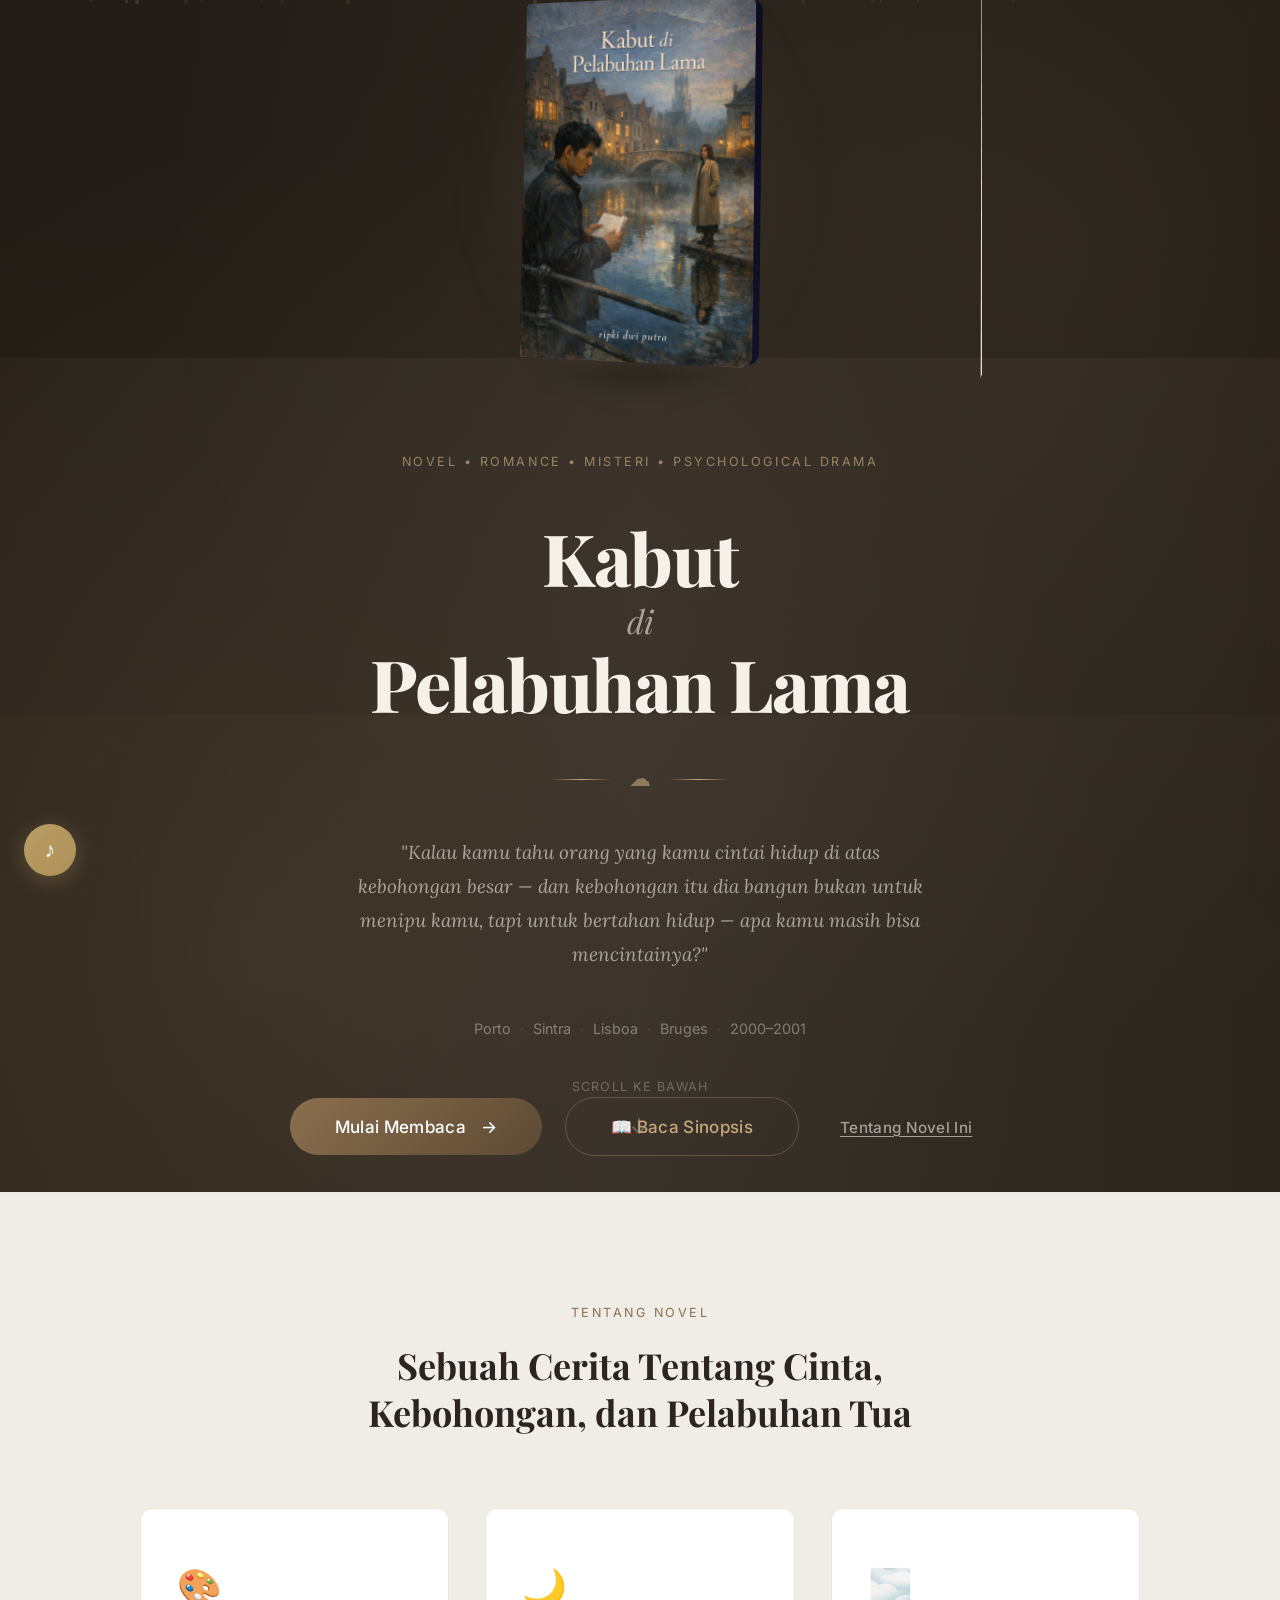
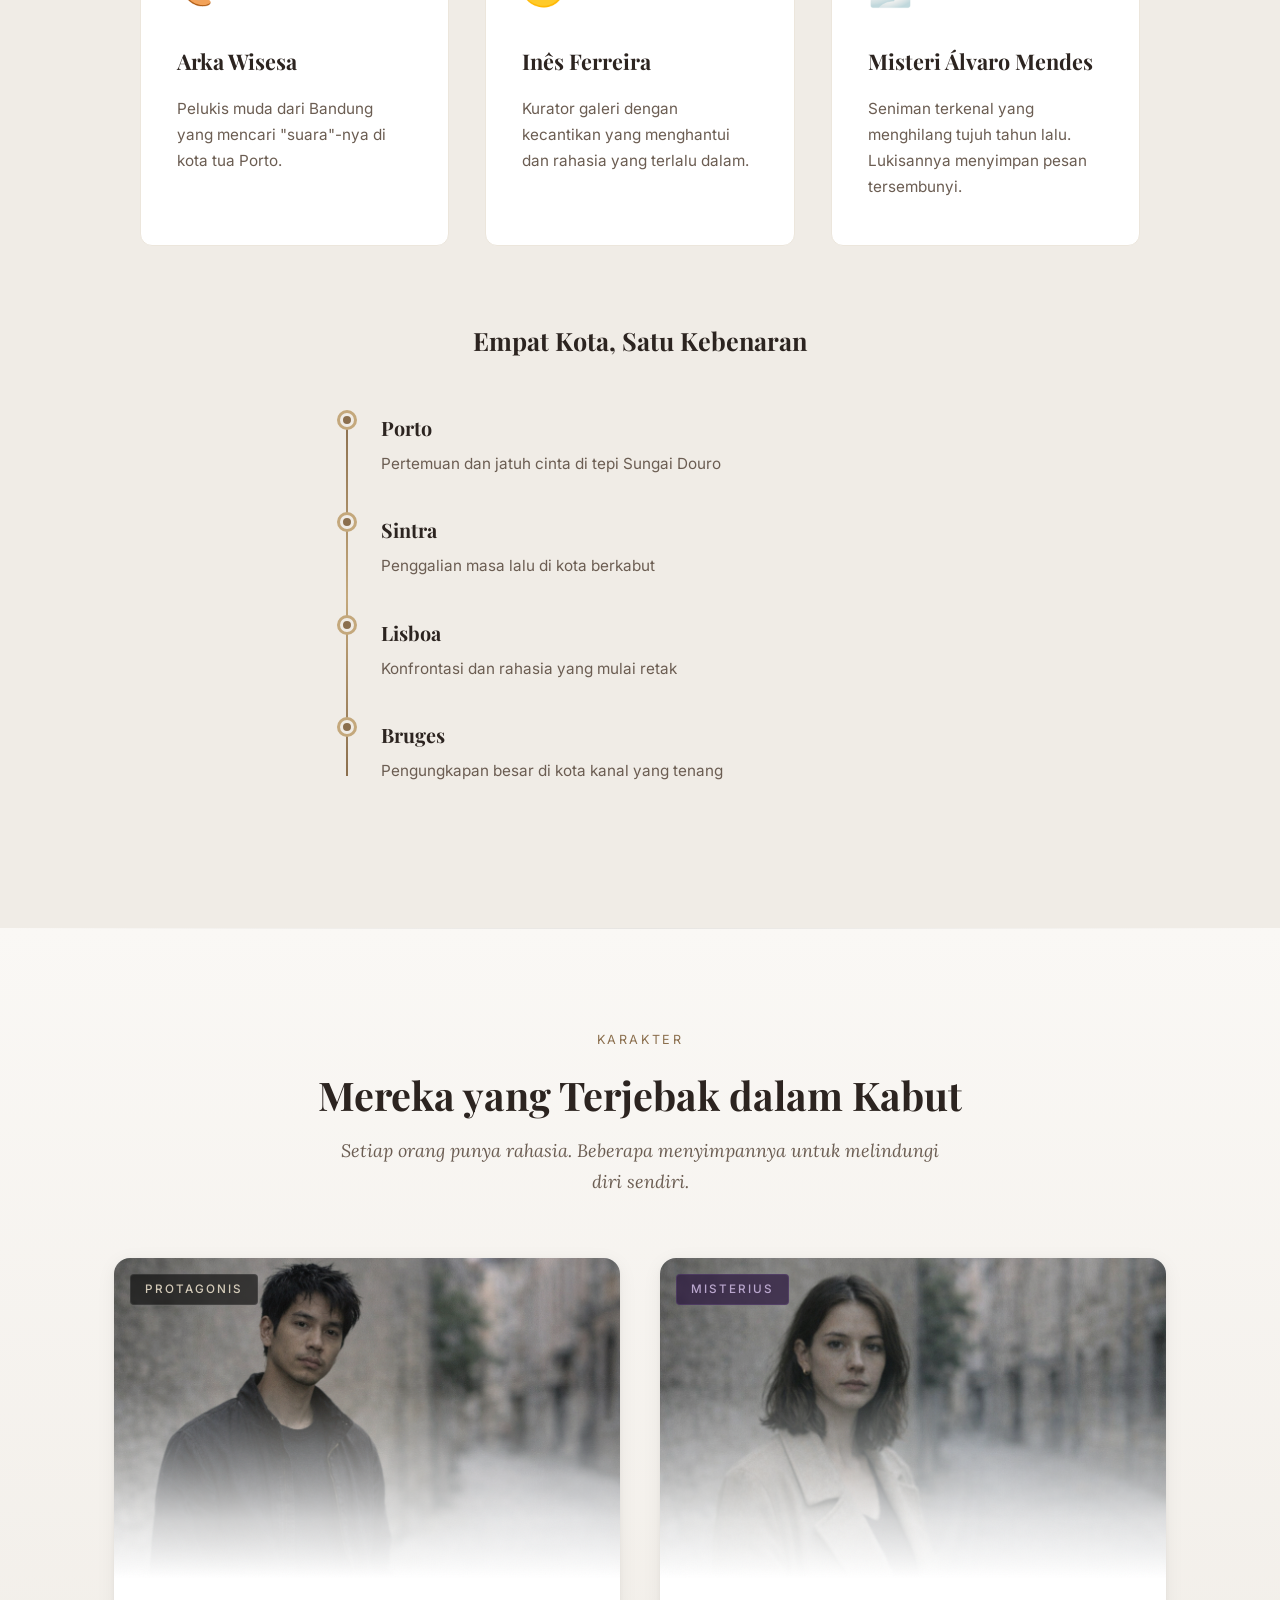
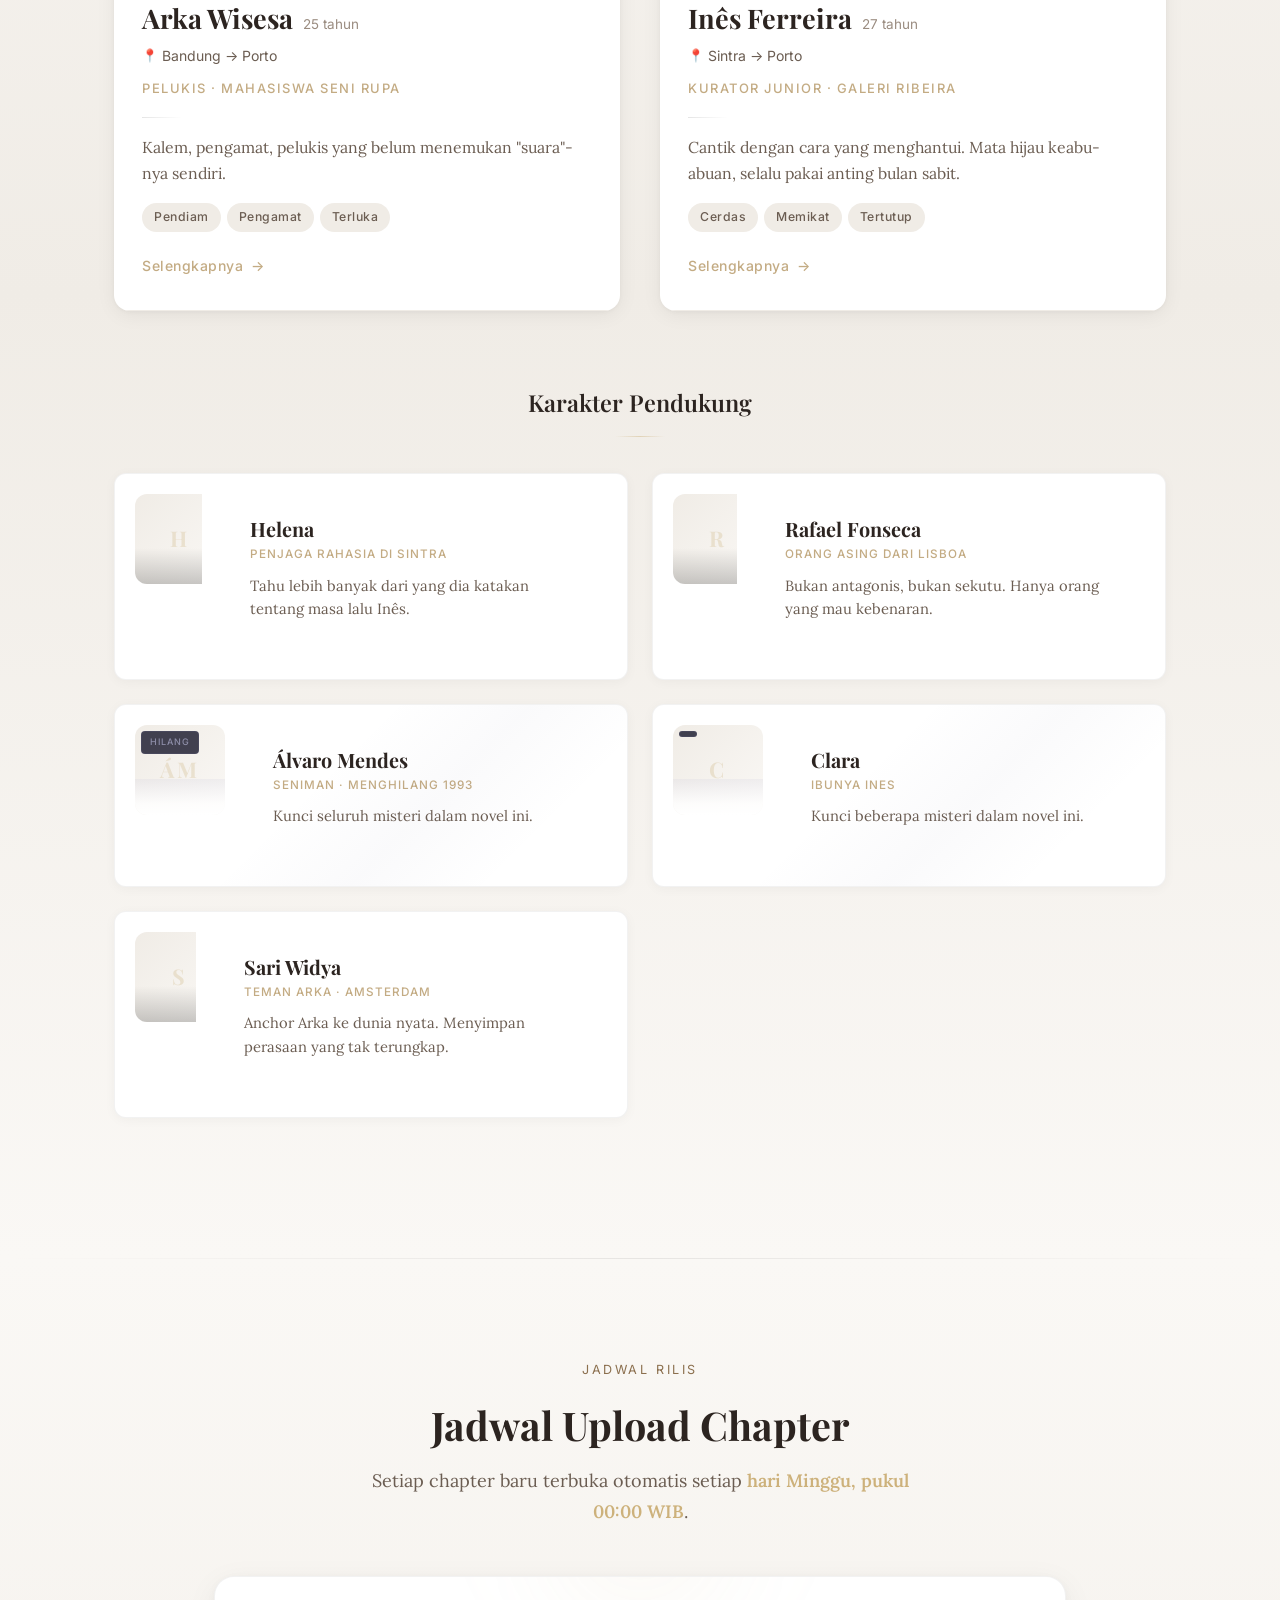
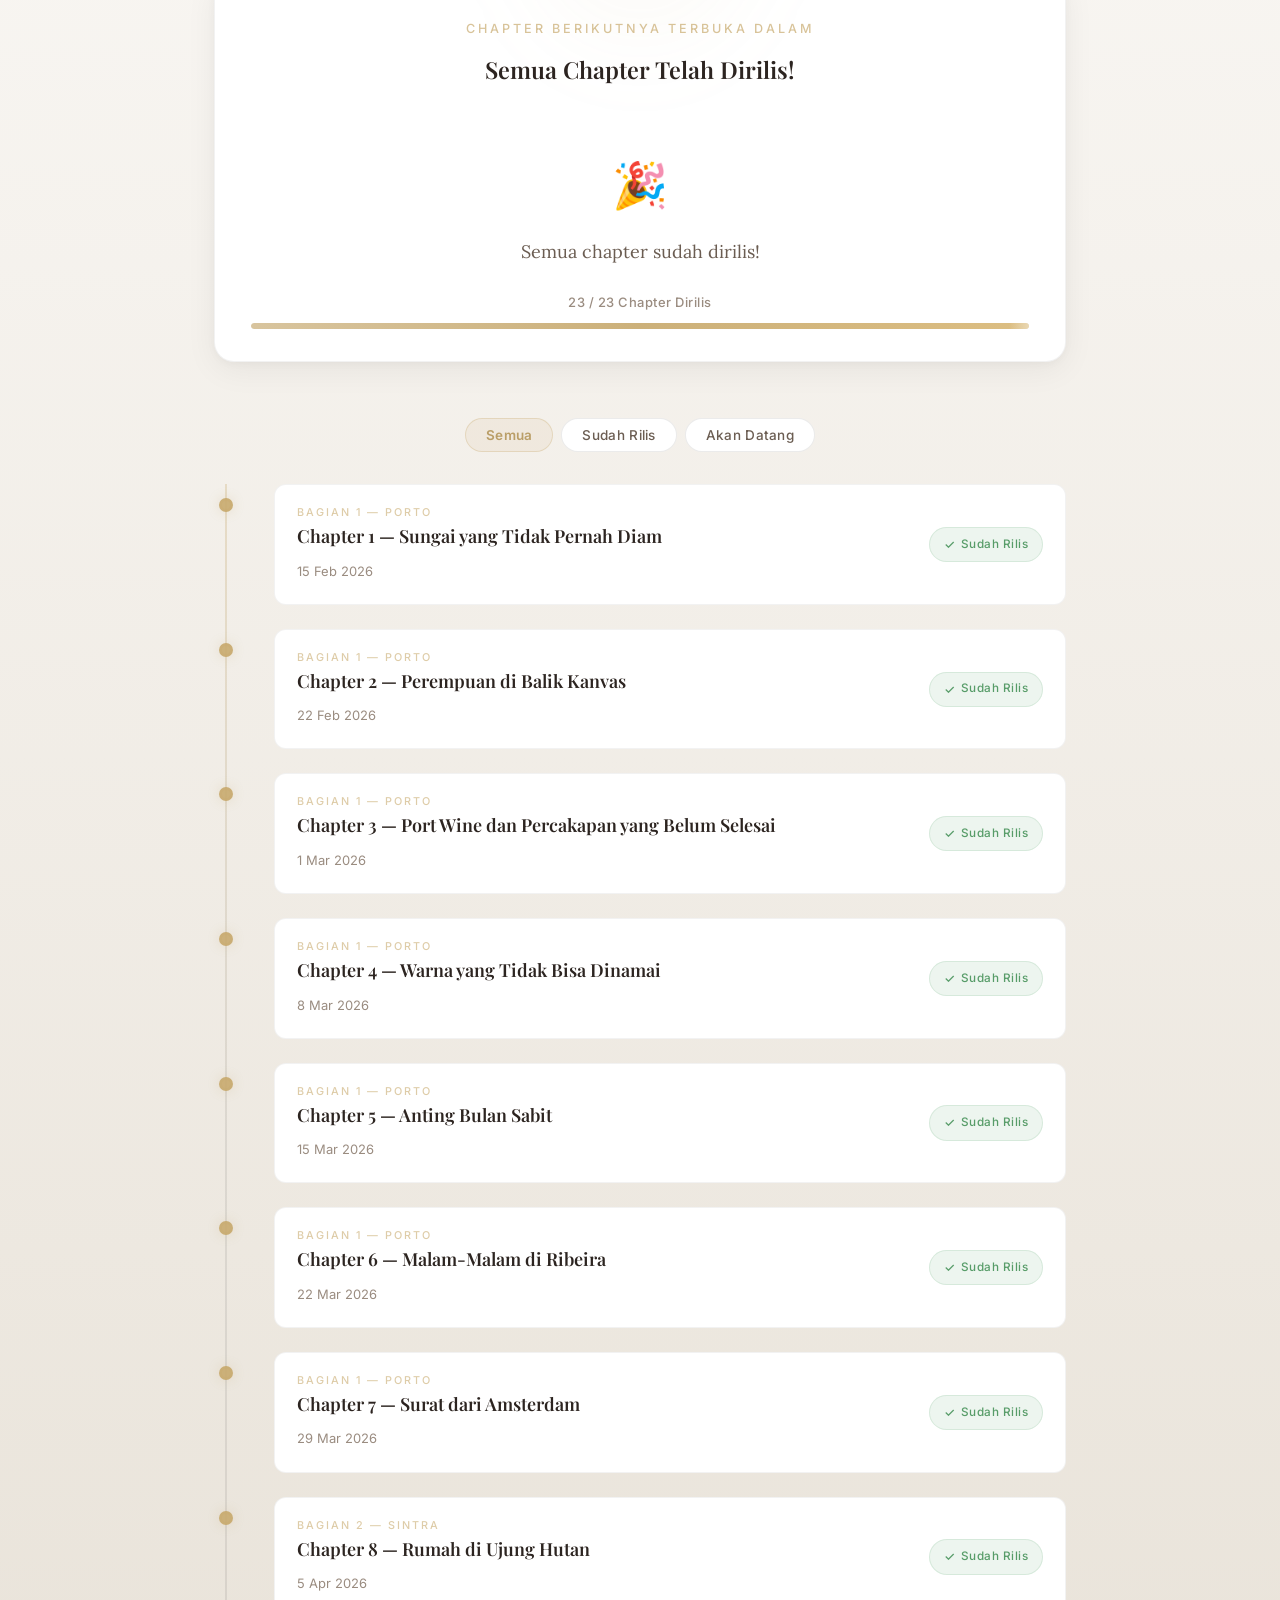
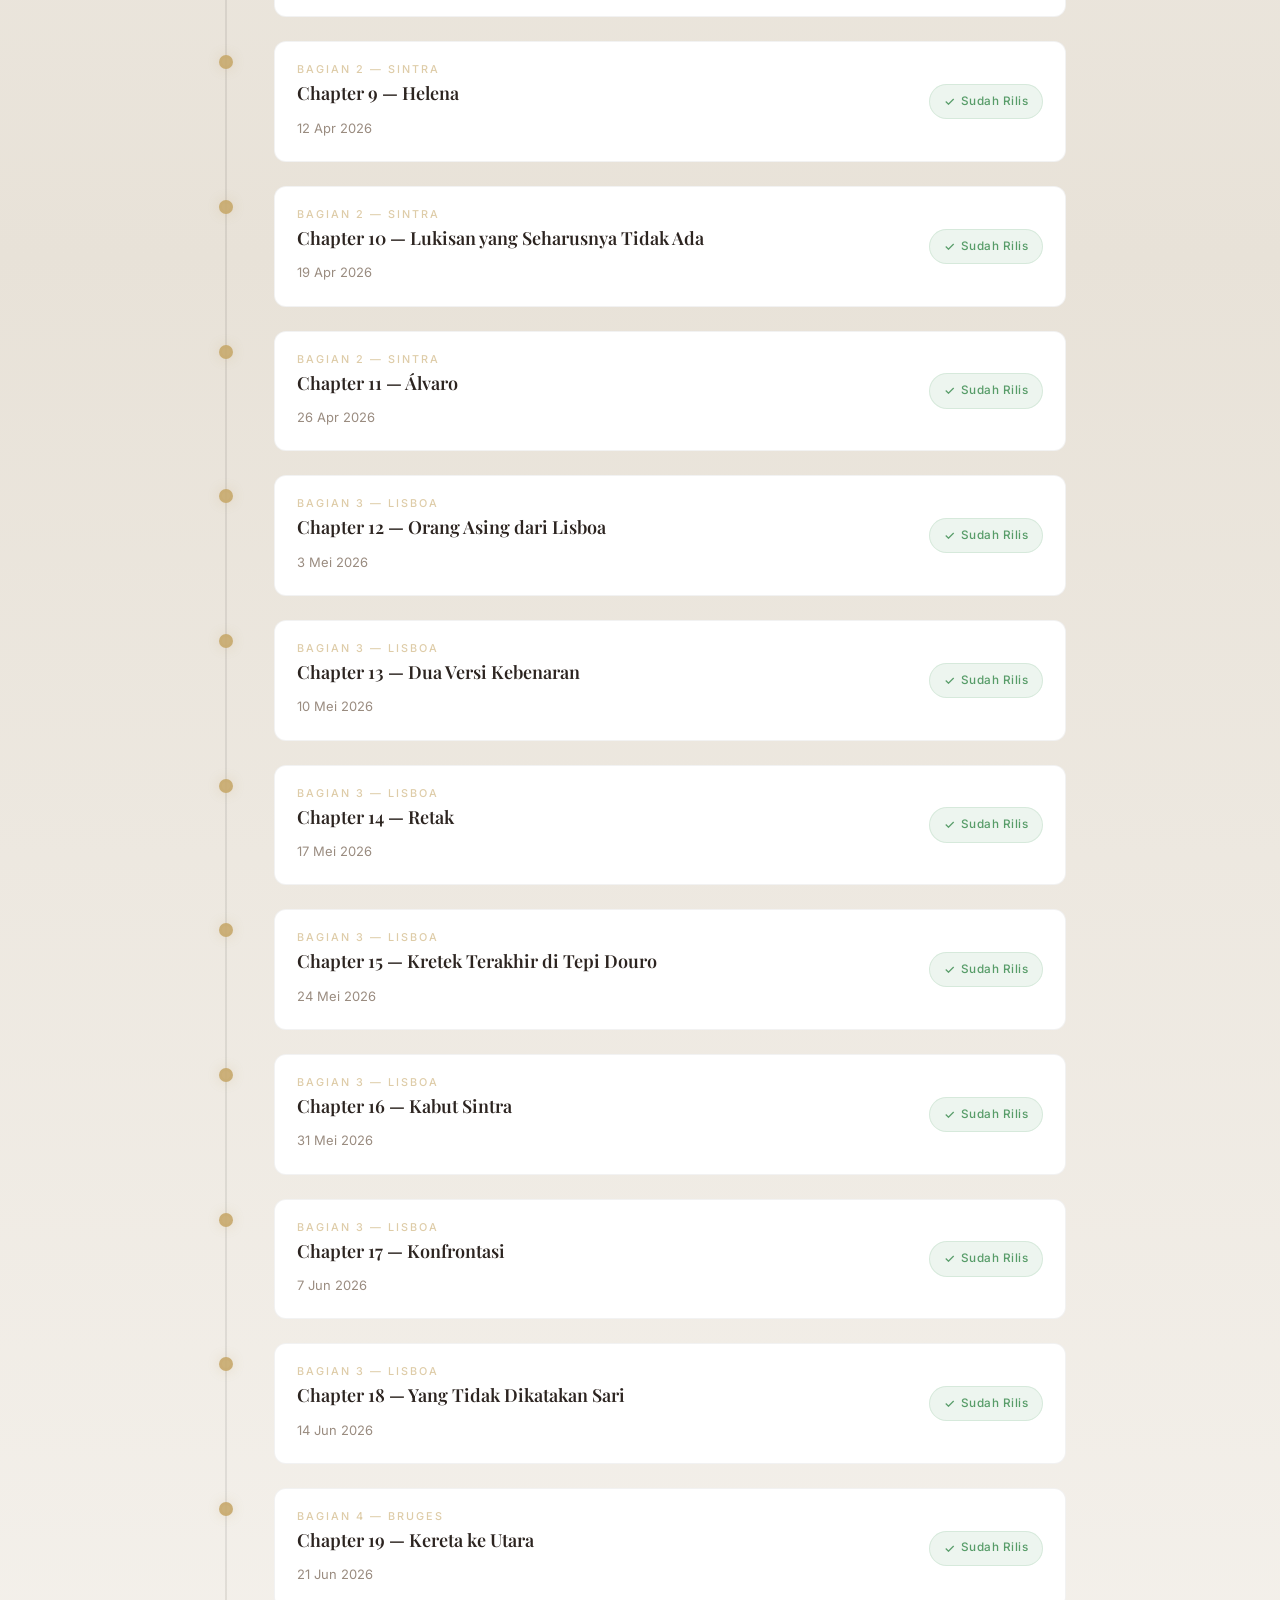
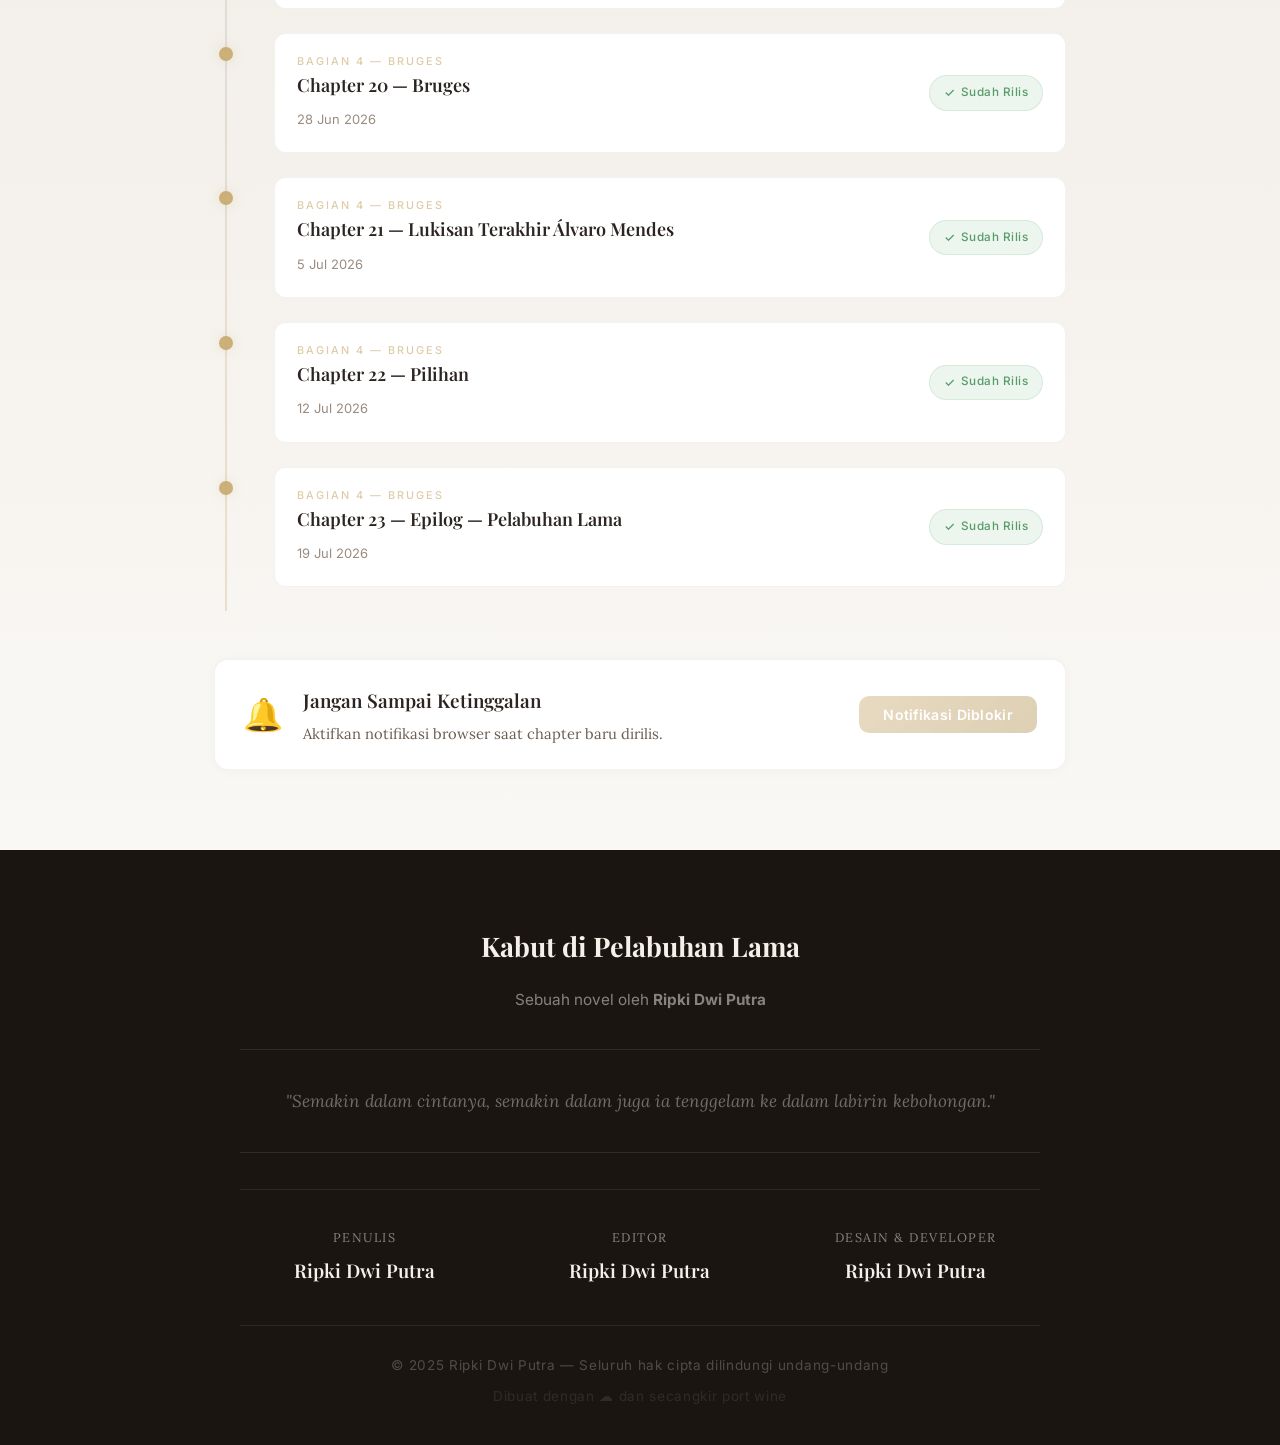
==== index.html @ 8ff57c13 "Add Zen Mode button to index.html" ====
<!DOCTYPE html>
<html lang="id">
<head>
    <meta charset="UTF-8">
    <meta name="viewport" content="width=device-width, initial-scale=1.0">
    <title>Kabut di Pelabuhan Lama</title>
    <link rel="preconnect" href="https://fonts.googleapis.com">
    <link rel="preconnect" href="https://fonts.gstatic.com" crossorigin>
    <link href="https://fonts.googleapis.com/css2?family=Playfair+Display:ital,wght@0,400;0,600;0,700;0,800;1,400;1,600&family=Lora:ital,wght@0,400;0,500;0,600;1,400;1,500&family=Inter:wght@300;400;500;600&display=swap" rel="stylesheet">
    <link rel="stylesheet" href="css/style.css">
</head>
<body>

    <!-- LOADING SCREEN -->
    <div id="loading-screen">
        <div class="loading-content">
            <div class="loading-fog"></div>
            <div class="loading-fog loading-fog-2"></div>
            <div class="loading-text">
                <span class="loading-title">Kabut di Pelabuhan Lama</span>
                <div class="loading-bar">
                    <div class="loading-bar-fill"></div>
                </div>
                <span class="loading-subtitle">Memuat cerita...</span>
            </div>
        </div>
    </div>

    <!-- NAVIGATION -->
    <nav id="main-nav">
        <div class="nav-inner">
            <div class="nav-brand" id="nav-brand">
                <span class="nav-icon">☁</span>
                <span class="nav-title-text">Kabut di Pelabuhan Lama</span>
            </div>
            <div class="nav-controls">
                <button class="nav-btn" id="btn-font-decrease" title="Perkecil Font">A-</button>
                <button class="nav-btn" id="btn-font-increase" title="Perbesar Font">A+</button>
                <button class="nav-btn" id="btn-theme" title="Mode Gelap/Terang">
                    <span id="theme-icon">🌙</span>
                </button>
                <button class="nav-btn" id="btn-toc" title="Daftar Isi">☰</button>
            </div>
        </div>
        <div class="reading-progress">
            <div class="reading-progress-bar" id="reading-progress-bar"></div>
        </div>
    </nav>

    <!-- TABLE OF CONTENTS SIDEBAR -->
    <div id="toc-overlay" class="toc-overlay"></div>
    <aside id="toc-sidebar" class="toc-sidebar">
        <div class="toc-header">
            <h2>Daftar Isi</h2>
            <button class="toc-close" id="toc-close">✕</button>
        </div>
        <div class="toc-meta">
            <p class="toc-author">Sebuah Novel</p>
            <p class="toc-info">23 Chapter • Porto, Sintra, Lisboa, Bruges</p>
        </div>
        <div class="toc-parts">
                      <div class="toc-part">
                <h3 class="toc-part-title">Halaman Awal</h3>
                <ul class="toc-list" id="toc-list-prelim">
                    <li>
                        <a href="#" class="toc-link" data-page="copyright">
                            <span class="ch-num">©</span> Hak Cipta & Kredit
                        </a>
                    </li>
                    <li>
                        <a href="#" class="toc-link" data-page="sinopsis">
                            <span class="ch-num">📖</span> Sinopsis
                        </a>
                    </li>
                </ul>
            </div>
            <div class="toc-part">
                <h3 class="toc-part-title">Bagian 1 — Porto</h3>
                <ul class="toc-list" id="toc-list-part1"></ul>
            </div>
            <div class="toc-part">
                <h3 class="toc-part-title">Bagian 2 — Sintra</h3>
                <ul class="toc-list" id="toc-list-part2"></ul>
            </div>
            <div class="toc-part">
                <h3 class="toc-part-title">Bagian 3 — Lisboa</h3>
                <ul class="toc-list" id="toc-list-part3"></ul>
            </div>
            <div class="toc-part">
                <h3 class="toc-part-title">Bagian 4 — Bruges</h3>
                <ul class="toc-list" id="toc-list-part4"></ul>
            </div>
        </div>
        <div class="toc-bookmark-section">
            <h3>🔖 Bookmark</h3>
            <ul class="toc-list" id="bookmark-list">
                <li class="toc-empty">Belum ada bookmark</li>
            </ul>
        </div>
    </aside>

    <!-- HERO / LANDING PAGE -->
    <section id="hero-section" class="page-section">
        <div class="hero-fog"></div>
        <div class="hero-fog hero-fog-2"></div>
        <div class="hero-fog hero-fog-3"></div>
        <div class="hero-particles" id="hero-particles"></div>

        <!-- BOOK COVER -->
        <div class="book-cover-wrapper">
            <div class="book-cover-glow"></div>
            <div class="book-cover">
                <div class="book-spine"></div>
                <div class="book-front">
                    <img src="images/cover.jpg" alt="Cover" class="cover-image" id="cover-image">
                    <div class="cover-fallback" id="cover-fallback">
                        <div class="cover-fog-effect"></div>
                        <div class="cover-fog-effect cover-fog-2"></div>
                        <div class="cover-text">
                            <span class="cover-genre">Novel</span>
                            <div class="cover-title-block">
                                <span class="cover-title-main">Kabut</span>
                                <span class="cover-title-sub">di</span>
                                <span class="cover-title-main">Pelabuhan</span>
                                <span class="cover-title-main">Lama</span>
                            </div>
                            <div class="cover-divider"></div>
                            <div class="cover-locations">Porto · Sintra · Lisboa · Bruges</div>
                            <div class="cover-year">2000 — 2001</div>
                        </div>
                        <div class="cover-bottom-strip">
                            <span>Romance • Misteri • Psychological Drama</span>
                        </div>
                    </div>
                    <div class="book-shine"></div>
                </div>
                <div class="book-pages">
                    <div class="book-page"></div>
                    <div class="book-page"></div>
                    <div class="book-page"></div>
                    <div class="book-page"></div>
                    <div class="book-page"></div>
                </div>
                <div class="book-back"></div>
            </div>
            <div class="book-shadow"></div>
        </div>

        <div class="hero-content">
            <div class="hero-badge">Novel • Romance • Misteri • Psychological Drama</div>
            <h1 class="hero-title">
                <span class="hero-title-line">Kabut</span>
                <span class="hero-title-line hero-title-di">di</span>
                <span class="hero-title-line">Pelabuhan Lama</span>
            </h1>
            <div class="hero-divider">
                <span class="hero-divider-line"></span>
                <span class="hero-divider-icon">☁</span>
                <span class="hero-divider-line"></span>
            </div>
            <p class="hero-quote">
                "Kalau kamu tahu orang yang kamu cintai hidup di atas kebohongan besar — 
                dan kebohongan itu dia bangun bukan untuk menipu kamu, tapi untuk bertahan hidup — 
                apa kamu masih bisa mencintainya?"
            </p>
            <div class="hero-setting">
                <span>Porto</span><span class="hero-dot">·</span>
                <span>Sintra</span><span class="hero-dot">·</span>
                <span>Lisboa</span><span class="hero-dot">·</span>
                <span>Bruges</span><span class="hero-dot">·</span>
                <span>2000–2001</span>
            </div>
 <button class="hero-cta" id="btn-start-reading">
                    <span>Mulai Membaca</span>
                    <span class="cta-arrow">→</span>
                </button>
                <button class="hero-cta hero-cta-secondary" id="btn-read-sinopsis">
                    📖 Baca Sinopsis
                </button>
                <button class="hero-cta hero-cta-tertiary" id="btn-scroll-about">
                    Tentang Novel Ini
                </button>
            </div>
        </div>
        <div class="hero-scroll-hint">
            <span>Scroll ke bawah</span>
            <div class="scroll-arrow">↓</div>
        </div>
    </section>

    <!-- ABOUT SECTION -->
    <section id="about-section" class="page-section">
        <div class="about-inner">
            <div class="about-header">
                <span class="section-label">Tentang Novel</span>
                <h2>Sebuah Cerita Tentang Cinta, Kebohongan, dan Pelabuhan Tua</h2>
            </div>
            <div class="about-grid">
                <div class="about-card">
                    <div class="about-card-icon">🎨</div>
                    <h3>Arka Wisesa</h3>
                    <p>Pelukis muda dari Bandung yang mencari "suara"-nya di kota tua Porto.</p>
                </div>
                <div class="about-card">
                    <div class="about-card-icon">🌙</div>
                    <h3>Inês Ferreira</h3>
                    <p>Kurator galeri dengan kecantikan yang menghantui dan rahasia yang terlalu dalam.</p>
                </div>
                <div class="about-card">
                    <div class="about-card-icon">🌫️</div>
                    <h3>Misteri Álvaro Mendes</h3>
                    <p>Seniman terkenal yang menghilang tujuh tahun lalu. Lukisannya menyimpan pesan tersembunyi.</p>
                </div>
            </div>
            <div class="about-locations">
                <h3>Empat Kota, Satu Kebenaran</h3>
                <div class="location-timeline">
                    <div class="location-item">
                        <div class="location-dot"></div>
                        <div class="location-info"><h4>Porto</h4><p>Pertemuan dan jatuh cinta di tepi Sungai Douro</p></div>
                    </div>
                    <div class="location-item">
                        <div class="location-dot"></div>
                        <div class="location-info"><h4>Sintra</h4><p>Penggalian masa lalu di kota berkabut</p></div>
                    </div>
                    <div class="location-item">
                        <div class="location-dot"></div>
                        <div class="location-info"><h4>Lisboa</h4><p>Konfrontasi dan rahasia yang mulai retak</p></div>
                    </div>
                    <div class="location-item">
                        <div class="location-dot"></div>
                        <div class="location-info"><h4>Bruges</h4><p>Pengungkapan besar di kota kanal yang tenang</p></div>
                    </div>
                </div>
            </div>
        </div>
    </section>

    <!-- CHARACTER GALLERY SECTION -->
    <section id="characters-section" class="page-section">
        <div class="characters-inner">
            <div class="characters-header">
                <span class="section-label">Karakter</span>
                <h2>Mereka yang Terjebak dalam Kabut</h2>
                <p class="characters-subtitle">Setiap orang punya rahasia. Beberapa menyimpannya untuk melindungi diri sendiri.</p>
            </div>
            <div class="characters-main-grid">
                <!-- ARKA -->
                <div class="character-card character-card-main" data-character="arka">
                    <div class="character-card-inner">
                        <div class="character-image-wrapper">
                            <div class="character-image-frame">
                                <img src="images/characters/arka.jpg" alt="Arka Wisesa" class="character-image" loading="lazy">
                                <div class="character-image-overlay"></div>
                                <div class="character-image-grain"></div>
                            </div>
                            <div class="character-image-glow"></div>
                            <div class="character-badge">Protagonis</div>
                        </div>
                        <div class="character-info">
                            <div class="character-name-block">
                                <h3 class="character-name">Arka Wisesa</h3>
                                <span class="character-age">25 tahun</span>
                            </div>
                            <p class="character-origin"><span class="origin-icon">📍</span> Bandung → Porto</p>
                            <p class="character-role">Pelukis · Mahasiswa Seni Rupa</p>
                            <div class="character-divider"></div>
                            <p class="character-desc">Kalem, pengamat, pelukis yang belum menemukan "suara"-nya sendiri.</p>
                            <div class="character-traits">
                                <span class="trait">Pendiam</span>
                                <span class="trait">Pengamat</span>
                                <span class="trait">Terluka</span>
                            </div>
                            <button class="character-detail-btn" data-target="arka-detail">
                                <span>Selengkapnya</span><span class="detail-arrow">→</span>
                            </button>
                        </div>
                    </div>
                    <div class="character-detail-panel" id="arka-detail">
                        <div class="detail-content">
                            <div class="detail-section"><h4>Latar Belakang</h4><p>Ibunya meninggal waktu remaja. Hubungan sama ayahnya dingin.</p></div>
                            <div class="detail-quote"><blockquote>"Gue bisa ngelukis apapun. Tapi gue nggak bisa ngelukis sesuatu yang gue rasain."</blockquote></div>
                        </div>
                        <button class="detail-close-btn">✕ Tutup</button>
                    </div>
                </div>
                <!-- INÊS -->
                <div class="character-card character-card-main" data-character="ines">
                    <div class="character-card-inner">
                        <div class="character-image-wrapper">
                            <div class="character-image-frame">
                                <img src="images/characters/ines.jpg" alt="Inês Ferreira" class="character-image" loading="lazy">
                                <div class="character-image-overlay"></div>
                                <div class="character-image-grain"></div>
                            </div>
                            <div class="character-image-glow ines-glow"></div>
                            <div class="character-badge badge-mystery">Misterius</div>
                        </div>
                        <div class="character-info">
                            <div class="character-name-block">
                                <h3 class="character-name">Inês Ferreira</h3>
                                <span class="character-age">27 tahun</span>
                            </div>
                            <p class="character-origin"><span class="origin-icon">📍</span> Sintra → Porto</p>
                            <p class="character-role">Kurator Junior · Galeri Ribeira</p>
                            <div class="character-divider"></div>
                            <p class="character-desc">Cantik dengan cara yang menghantui. Mata hijau keabu-abuan, selalu pakai anting bulan sabit.</p>
                            <div class="character-traits">
                                <span class="trait">Cerdas</span>
                                <span class="trait">Memikat</span>
                                <span class="trait">Tertutup</span>
                            </div>
                            <button class="character-detail-btn" data-target="ines-detail">
                                <span>Selengkapnya</span><span class="detail-arrow">→</span>
                            </button>
                        </div>
                    </div>
                    <div class="character-detail-panel" id="ines-detail">
                        <div class="detail-content">
                            <div class="detail-section"><h4>Koneksi Misterius</h4><p>Punya hubungan yang belum jelas dengan Álvaro Mendes.</p></div>
                            <div class="detail-quote"><blockquote>"Ada hal-hal yang kalau kamu tahu, kamu akan berharap tidak pernah bertanya."</blockquote></div>
                        </div>
                        <button class="detail-close-btn">✕ Tutup</button>
                    </div>
                </div>
            </div>
            <!-- Supporting Characters -->
            <div class="characters-support-header">
                <h3>Karakter Pendukung</h3>
                <div class="support-header-line"></div>
            </div>
            <div class="characters-support-grid">
                <div class="character-card character-card-support" data-character="helena">
                    <div class="character-support-inner">
                        <div class="character-image-wrapper character-image-small">
                            <div class="character-image-frame"><img src="images/characters/helena.jpg" alt="Helena" class="character-image" loading="lazy"><div class="character-image-overlay"></div></div>
                        </div>
                        <div class="character-info">
                            <h3 class="character-name">Helena</h3>
                            <p class="character-role">Penjaga rahasia di Sintra</p>
                            <p class="character-desc-short">Tahu lebih banyak dari yang dia katakan tentang masa lalu Inês.</p>
                        </div>
                    </div>
                </div>
                <div class="character-card character-card-support" data-character="rafael">
                    <div class="character-support-inner">
                        <div class="character-image-wrapper character-image-small">
                            <div class="character-image-frame"><img src="images/characters/rafael.jpg" alt="Rafael" class="character-image" loading="lazy"><div class="character-image-overlay"></div></div>
                        </div>
                        <div class="character-info">
                            <h3 class="character-name">Rafael Fonseca</h3>
                            <p class="character-role">Orang asing dari Lisboa</p>
                            <p class="character-desc-short">Bukan antagonis, bukan sekutu. Hanya orang yang mau kebenaran.</p>
                        </div>
                    </div>
                </div>
                <div class="character-card character-card-support character-card-ghost" data-character="alvaro">
                    <div class="character-support-inner">
                        <div class="character-image-wrapper character-image-small">
                            <div class="character-image-frame"><img src="images/characters/alvaro.jpg" alt="Álvaro Mendes" class="character-image" loading="lazy"><div class="character-image-overlay overlay-ghost"></div></div>
                            <div class="character-badge badge-ghost">Hilang</div>
                        </div>
                        <div class="character-info">
                            <h3 class="character-name">Álvaro Mendes</h3>
                            <p class="character-role">Seniman · Menghilang 1993</p>
                            <p class="character-desc-short">Kunci seluruh misteri dalam novel ini.</p>
                        </div>
                    </div>
                </div>
                <div class="character-card character-card-support character-card-ghost" data-character="clara">
                    <div class="character-support-inner">
                        <div class="character-image-wrapper character-image-small">
                            <div class="character-image-frame"><img src="images/characters/clara.jpg" alt="Clara" class="character-image" loading="lazy"><div class="character-image-overlay overlay-ghost"></div></div>
                            <div class="character-badge badge-ghost"></div>
                        </div>
                        <div class="character-info">
                            <h3 class="character-name">Clara</h3>
                            <p class="character-role">Ibunya ines</p>
                            <p class="character-desc-short">Kunci beberapa misteri dalam novel ini.</p>
                        </div>
                    </div>
                </div>
                <div class="character-card character-card-support" data-character="sari">
                    <div class="character-support-inner">
                        <div class="character-image-wrapper character-image-small">
                            <div class="character-image-frame"><img src="images/characters/sari.jpg" alt="Sari" class="character-image" loading="lazy"><div class="character-image-overlay"></div></div>
                        </div>
                        <div class="character-info">
                            <h3 class="character-name">Sari Widya</h3>
                            <p class="character-role">Teman Arka · Amsterdam</p>
                            <p class="character-desc-short">Anchor Arka ke dunia nyata. Menyimpan perasaan yang tak terungkap.</p>
                        </div>
                    </div>
                </div>
            </div>
        </div>
    </section>

    <!-- SCHEDULE SECTION -->
    <section id="schedule-section" class="page-section">
        <div class="schedule-inner">
            <div class="schedule-header">
                <span class="section-label">Jadwal Rilis</span>
                <h2>Jadwal Upload Chapter</h2>
                <p class="schedule-subtitle">Setiap chapter baru terbuka otomatis setiap <strong>hari Minggu, pukul 00:00 WIB</strong>.</p>
            </div>
            <div class="countdown-wrapper" id="countdown-wrapper">
                <div class="countdown-card">
                    <div class="countdown-glow"></div>
                    <div class="countdown-header">
                        <span class="countdown-label">Chapter Berikutnya Terbuka Dalam</span>
                        <h3 class="countdown-chapter-name" id="countdown-chapter-name">—</h3>
                    </div>
                    <div class="countdown-timer" id="countdown-timer">
                        <div class="countdown-unit">
                            <span class="countdown-number" id="countdown-days">00</span>
                            <span class="countdown-text">Hari</span>
                        </div>
                        <div class="countdown-separator">:</div>
                        <div class="countdown-unit">
                            <span class="countdown-number" id="countdown-hours">00</span>
                            <span class="countdown-text">Jam</span>
                        </div>
                        <div class="countdown-separator">:</div>
                        <div class="countdown-unit">
                            <span class="countdown-number" id="countdown-minutes">00</span>
                            <span class="countdown-text">Menit</span>
                        </div>
                        <div class="countdown-separator">:</div>
                        <div class="countdown-unit">
                            <span class="countdown-number" id="countdown-seconds">00</span>
                            <span class="countdown-text">Detik</span>
                        </div>
                    </div>
                    <div class="countdown-all-released" id="countdown-all-released" style="display:none;">
                        <span class="all-released-icon">🎉</span>
                        <p>Semua chapter sudah dirilis!</p>
                    </div>
                    <div class="countdown-progress-row">
                        <span class="countdown-progress-label" id="progress-label">0 / 23 Chapter</span>
                        <div class="countdown-progress-bar">
                            <div class="countdown-progress-fill" id="countdown-progress-fill"></div>
                        </div>
                    </div>
                </div>
            </div>
            <div class="schedule-timeline-wrapper">
                <div class="schedule-filter">
                    <button class="schedule-filter-btn active" data-filter="all">Semua</button>
                    <button class="schedule-filter-btn" data-filter="released">Sudah Rilis</button>
                    <button class="schedule-filter-btn" data-filter="upcoming">Akan Datang</button>
                </div>
                <div class="schedule-timeline" id="schedule-timeline"></div>
            </div>
            <div class="schedule-notify">
                <div class="notify-card">
                    <div class="notify-icon">🔔</div>
                    <div class="notify-content">
                        <h4>Jangan Sampai Ketinggalan</h4>
                        <p>Aktifkan notifikasi browser saat chapter baru dirilis.</p>
                    </div>
                    <button class="notify-btn" id="btn-notify">
                        <span class="notify-btn-text" id="notify-btn-text">Aktifkan Notifikasi</span>
                    </button>
                </div>
            </div>
        </div>
    </section>

    <!-- READER SECTION -->
    <section id="reader-section" class="page-section" style="display: none;">
        <div class="reader-inner">
            <div class="chapter-header" id="chapter-header">
                <button class="back-to-home-btn" id="btn-back-home">← Kembali ke Beranda</button>
                <span class="chapter-part-label" id="chapter-part-label">Bagian 1 — Porto</span>
                <span class="chapter-number" id="chapter-number">Chapter 1</span>
                <h2 class="chapter-title" id="chapter-title">Sungai yang Tidak Pernah Diam</h2>
                <div class="chapter-meta">
                    <span id="chapter-read-time">± 8 menit baca</span>
                    <button class="bookmark-btn" id="btn-bookmark" title="Bookmark">
                        <span id="bookmark-icon">☆</span> Bookmark
                    </button>
                     <button class="zen-mode-btn" id="btn-zen-mode" title="Mode Membaca">
        <span class="zen-icon">🧘</span> Zen Mode
                     </button>
                </div>
            </div>
            <article class="chapter-content" id="chapter-content">
                <div class="chapter-loading">
                    <div class="chapter-loading-spinner"></div>
                    <p>Memuat chapter...</p>
                </div>
            </article>
            <div class="chapter-nav" id="chapter-nav">
                <button class="chapter-nav-btn" id="btn-prev-chapter" disabled>
                    <span class="nav-arrow">←</span>
                    <span class="nav-label"><small>Sebelumnya</small><span id="prev-chapter-title">—</span></span>
                </button>
                <button class="chapter-nav-btn" id="btn-next-chapter">
                    <span class="nav-label"><small>Selanjutnya</small><span id="next-chapter-title">—</span></span>
                    <span class="nav-arrow">→</span>
                </button>
            </div>
        </div>
    </section>
<!-- ===== MUSIC PLAYER ===== -->
<div class="music-player" id="music-player">

    <!-- Toggle Button (selalu terlihat) -->
    <button class="music-toggle" id="music-toggle" title="Music Player">
        <span class="music-toggle-icon" id="music-toggle-icon">♪</span>
        <span class="music-equalizer" id="music-equalizer">
            <span class="eq-bar"></span>
            <span class="eq-bar"></span>
            <span class="eq-bar"></span>
            <span class="eq-bar"></span>
        </span>
    </button>

    <!-- Expanded Player Panel -->
    <div class="music-panel" id="music-panel">

        <!-- Album Art / Visual -->
        <div class="music-visual">
            <div class="music-disc" id="music-disc">
                <div class="disc-outer">
                    <div class="disc-inner">
                        <span class="disc-icon">☁</span>
                    </div>
                </div>
            </div>
        </div>

        <!-- Song Info -->
        <div class="music-info">
            <p class="music-now-playing">Sedang Diputar</p>
            <h4 class="music-song-title" id="music-song-title">—</h4>
            <p class="music-song-artist" id="music-song-artist">—</p>
        </div>

        <!-- Progress Bar -->
        <div class="music-progress-wrapper">
            <span class="music-time" id="music-current-time">0:00</span>
            <div class="music-progress" id="music-progress-bar">
                <div class="music-progress-fill" id="music-progress-fill"></div>
                <div class="music-progress-handle" id="music-progress-handle"></div>
            </div>
            <span class="music-time" id="music-duration">0:00</span>
        </div>

        <!-- Controls -->
        <div class="music-controls">
            <button class="music-ctrl-btn" id="music-prev" title="Sebelumnya">
                <span>⏮</span>
            </button>
            <button class="music-ctrl-btn music-play-btn" id="music-play" title="Play/Pause">
                <span id="music-play-icon">▶</span>
            </button>
            <button class="music-ctrl-btn" id="music-next" title="Selanjutnya">
                <span>⏭</span>
            </button>
        </div>

        <!-- Volume -->
        <div class="music-volume-wrapper">
            <button class="music-vol-btn" id="music-vol-btn" title="Mute/Unmute">
                <span id="music-vol-icon">🔊</span>
            </button>
            <div class="music-volume-bar" id="music-volume-bar">
                <div class="music-volume-fill" id="music-volume-fill"></div>
            </div>
        </div>

        <!-- Playlist -->
        <div class="music-playlist-wrapper">
            <button class="music-playlist-toggle" id="music-playlist-toggle">
                <span>☰</span> Playlist
                <span class="playlist-count" id="playlist-count">0</span>
            </button>
            <ul class="music-playlist" id="music-playlist">
                <!-- di-generate oleh JS -->
            </ul>
        </div>

        <!-- Repeat & Shuffle -->
        <div class="music-extras">
            <button class="music-extra-btn" id="music-shuffle" title="Acak">
                <span>🔀</span>
            </button>
            <button class="music-extra-btn" id="music-repeat" title="Ulangi">
                <span>🔁</span>
            </button>
        </div>

    </div>
</div>
<!-- ===== END MUSIC PLAYER ===== -->
    <!-- FOOTER -->
      <footer id="main-footer">
        <div class="footer-inner">
            <div class="footer-brand">
                <span class="footer-title">Kabut di Pelabuhan Lama</span>
                <p>Sebuah novel oleh <strong>Ripki Dwi Putra</strong></p>
            </div>
            <div class="footer-quote">
                <p>"Semakin dalam cintanya, semakin dalam juga ia tenggelam ke dalam labirin kebohongan."</p>
            </div>
            <div class="footer-credits">
                <div class="footer-credits-grid">
                    <div class="footer-credit-item">
                        <span class="credit-label">Penulis</span>
                        <span class="credit-name">Ripki Dwi Putra</span>
                    </div>
                    <div class="footer-credit-item">
                        <span class="credit-label">Editor</span>
                        <span class="credit-name">Ripki Dwi Putra</span>
                    </div>
                    <div class="footer-credit-item">
                        <span class="credit-label">Desain & Developer</span>
                        <span class="credit-name">Ripki Dwi Putra</span>
                    </div>
                </div>
            </div>
            <div class="footer-bottom">
                <p>© 2025 Ripki Dwi Putra — Seluruh hak cipta dilindungi undang-undang</p>
                <p class="footer-sub">Dibuat dengan ☁ dan secangkir port wine</p>
            </div>
        </div>
    </footer>

    <button class="back-to-top" id="btn-back-top" title="Kembali ke atas">↑</button>

    <script src="js/app.js"></script>
</body>
</html>
---- css/style.css ----
/* ============================================
   KABUT DI PELABUHAN LAMA — Novel Online
   Full Stylesheet
   ============================================ */

/* ---------- CSS VARIABLES ---------- */
:root {
    /* Light Theme */
    --bg-primary: #faf8f5;
    --bg-secondary: #f0ece6;
    --bg-card: #ffffff;
    --bg-nav: rgba(250, 248, 245, 0.92);
    --text-primary: #2c2420;
    --text-secondary: #6b5d52;
    --text-muted: #9a8c80;
    --accent: #8b6f4e;
    --accent-light: #c4a87c;
    --accent-dark: #5c4a33;
    --border: #e0d8ce;
    --border-light: #ece6dc;
    --shadow: rgba(44, 36, 32, 0.08);
    --shadow-lg: rgba(44, 36, 32, 0.15);
    --fog: rgba(200, 190, 175, 0.3);
    --hero-bg: #1a1510;
    --hero-text: #f5f0e8;
    --overlay: rgba(26, 21, 16, 0.6);
    --code-bg: #f5f0e8;
    --highlight: rgba(139, 111, 78, 0.12);
    --progress: #8b6f4e;
    --reader-bg: #faf8f5;
    --reader-max-width: 720px;
    --font-size-base: 18px;
    --line-height-base: 1.85;
}

[data-theme="dark"] {
    --bg-primary: #141210;
    --bg-secondary: #1e1b17;
    --bg-card: #242019;
    --bg-nav: rgba(20, 18, 16, 0.95);
    --text-primary: #e8e0d4;
    --text-secondary: #a89a8a;
    --text-muted: #6e6258;
    --accent: #c4a87c;
    --accent-light: #dcc4a0;
    --accent-dark: #8b6f4e;
    --border: #332e27;
    --border-light: #2a2520;
    --shadow: rgba(0, 0, 0, 0.3);
    --shadow-lg: rgba(0, 0, 0, 0.5);
    --fog: rgba(40, 35, 28, 0.5);
    --hero-bg: #0d0b08;
    --hero-text: #f5f0e8;
    --overlay: rgba(10, 8, 6, 0.7);
    --code-bg: #1e1b17;
    --highlight: rgba(196, 168, 124, 0.1);
    --progress: #c4a87c;
    --reader-bg: #181510;
}

/* ---------- RESET & BASE ---------- */
*, *::before, *::after {
    margin: 0;
    padding: 0;
    box-sizing: border-box;
}

html {
    scroll-behavior: smooth;
    font-size: var(--font-size-base);
    overflow-x: hidden;
}

body {
    font-family: 'Lora', 'Georgia', serif;
    background-color: var(--bg-primary);
    color: var(--text-primary);
    line-height: var(--line-height-base);
    transition: background-color 0.4s ease, color 0.4s ease;
    overflow-x: hidden;
}

::selection {
    background: var(--accent);
    color: #fff;
}

img {
    max-width: 100%;
    height: auto;
}

a {
    color: var(--accent);
    text-decoration: none;
    transition: color 0.3s ease;
}

a:hover {
    color: var(--accent-dark);
}

/* ---------- SCROLLBAR ---------- */
::-webkit-scrollbar {
    width: 8px;
}

::-webkit-scrollbar-track {
    background: var(--bg-secondary);
}

::-webkit-scrollbar-thumb {
    background: var(--text-muted);
    border-radius: 4px;
}

::-webkit-scrollbar-thumb:hover {
    background: var(--accent);
}

/* ---------- LOADING SCREEN ---------- */
#loading-screen {
    position: fixed;
    top: 0;
    left: 0;
    width: 100%;
    height: 100%;
    background: #1a1510;
    z-index: 10000;
    display: flex;
    align-items: center;
    justify-content: center;
    transition: opacity 0.8s ease, visibility 0.8s ease;
}

#loading-screen.hidden {
    opacity: 0;
    visibility: hidden;
    pointer-events: none;
}

.loading-content {
    text-align: center;
    position: relative;
    z-index: 2;
}

.loading-fog {
    position: absolute;
    top: 0;
    left: -10%;
    width: 120%;
    height: 100%;
    background: linear-gradient(90deg, transparent, rgba(196, 168, 124, 0.05), transparent);
    animation: fogDrift 4s ease-in-out infinite;
}

.loading-fog-2 {
    animation-delay: -2s;
    animation-duration: 6s;
    opacity: 0.5;
}

@keyframes fogDrift {
    0%, 100% { transform: translateX(-20%); }
    50% { transform: translateX(20%); }
}

.loading-title {
    display: block;
    font-family: 'Playfair Display', serif;
    font-size: 2rem;
    font-weight: 600;
    color: #f5f0e8;
    margin-bottom: 2rem;
    letter-spacing: 0.02em;
}

.loading-bar {
    width: 200px;
    height: 2px;
    background: rgba(255,255,255,0.1);
    margin: 0 auto 1rem;
    border-radius: 2px;
    overflow: hidden;
}

.loading-bar-fill {
    width: 0%;
    height: 100%;
    background: linear-gradient(90deg, #c4a87c, #8b6f4e);
    border-radius: 2px;
    transition: width 0.3s ease;
}

.loading-subtitle {
    display: block;
    font-family: 'Inter', sans-serif;
    font-size: 0.8rem;
    color: rgba(245, 240, 232, 0.4);
    letter-spacing: 0.1em;
    text-transform: uppercase;
}

/* ---------- NAVIGATION ---------- */
#main-nav {
    position: fixed;
    top: 0;
    left: 0;
    width: 100%;
    z-index: 1000;
    background: var(--bg-nav);
    backdrop-filter: blur(20px);
    -webkit-backdrop-filter: blur(20px);
    border-bottom: 1px solid var(--border-light);
    transform: translateY(-100%);
    transition: transform 0.4s ease, background-color 0.4s ease;
}

#main-nav.visible {
    transform: translateY(0);
}

.nav-inner {
    max-width: 1200px;
    margin: 0 auto;
    padding: 0.75rem 2rem;
    display: flex;
    align-items: center;
    justify-content: space-between;
}

.nav-brand {
    display: flex;
    align-items: center;
    gap: 0.6rem;
    cursor: pointer;
    transition: opacity 0.3s;
}

.nav-brand:hover {
    opacity: 0.7;
}

.nav-icon {
    font-size: 1.3rem;
}

.nav-title-text {
    font-family: 'Playfair Display', serif;
    font-size: 1rem;
    font-weight: 600;
    color: var(--text-primary);
}

.nav-controls {
    display: flex;
    align-items: center;
    gap: 0.4rem;
}

.nav-btn {
    background: transparent;
    border: 1px solid var(--border);
    color: var(--text-secondary);
    padding: 0.4rem 0.7rem;
    border-radius: 6px;
    cursor: pointer;
    font-family: 'Inter', sans-serif;
    font-size: 0.8rem;
    transition: all 0.3s ease;
    display: flex;
    align-items: center;
    justify-content: center;
    min-width: 36px;
    height: 36px;
}

.nav-btn:hover {
    background: var(--highlight);
    border-color: var(--accent);
    color: var(--accent);
}

.reading-progress {
    width: 100%;
    height: 2px;
    background: var(--border-light);
}

.reading-progress-bar {
    width: 0%;
    height: 100%;
    background: linear-gradient(90deg, var(--accent-dark), var(--accent), var(--accent-light));
    transition: width 0.15s ease;
}

/* ---------- TOC SIDEBAR ---------- */
.toc-overlay {
    position: fixed;
    top: 0;
    left: 0;
    width: 100%;
    height: 100%;
    background: var(--overlay);
    z-index: 2000;
    opacity: 0;
    visibility: hidden;
    transition: opacity 0.4s ease, visibility 0.4s ease;
}

.toc-overlay.active {
    opacity: 1;
    visibility: visible;
}

.toc-sidebar {
    position: fixed;
    top: 0;
    right: -420px;
    width: 400px;
    max-width: 90vw;
    height: 100%;
    background: var(--bg-card);
    z-index: 2001;
    transition: right 0.4s cubic-bezier(0.22, 1, 0.36, 1);
    overflow-y: auto;
    box-shadow: -10px 0 40px var(--shadow-lg);
}

.toc-sidebar.active {
    right: 0;
}

.toc-header {
    display: flex;
    align-items: center;
    justify-content: space-between;
    padding: 1.5rem 1.8rem 1rem;
    border-bottom: 1px solid var(--border-light);
}

.toc-header h2 {
    font-family: 'Playfair Display', serif;
    font-size: 1.3rem;
    font-weight: 700;
    color: var(--text-primary);
}

.toc-close {
    background: none;
    border: none;
    font-size: 1.4rem;
    color: var(--text-muted);
    cursor: pointer;
    padding: 0.3rem;
    transition: color 0.3s;
}

.toc-close:hover {
    color: var(--text-primary);
}

.toc-meta {
    padding: 1rem 1.8rem;
    border-bottom: 1px solid var(--border-light);
}

.toc-author {
    font-family: 'Inter', sans-serif;
    font-size: 0.85rem;
    color: var(--accent);
    font-weight: 500;
    margin-bottom: 0.2rem;
}

.toc-info {
    font-family: 'Inter', sans-serif;
    font-size: 0.75rem;
    color: var(--text-muted);
}

.toc-parts {
    padding: 0.5rem 0;
}

.toc-part {
    padding: 0.5rem 0;
}

.toc-part-title {
    font-family: 'Inter', sans-serif;
    font-size: 0.7rem;
    font-weight: 600;
    text-transform: uppercase;
    letter-spacing: 0.12em;
    color: var(--accent);
    padding: 0.5rem 1.8rem;
}

.toc-list {
    list-style: none;
}

.toc-list li {
    border-left: 3px solid transparent;
    transition: all 0.3s ease;
}

.toc-list li a {
    display: flex;
    align-items: baseline;
    gap: 0.8rem;
    padding: 0.6rem 1.8rem;
    color: var(--text-secondary);
    font-family: 'Inter', sans-serif;
    font-size: 0.85rem;
    text-decoration: none;
    transition: all 0.3s ease;
    cursor: pointer;
}

.toc-list li a:hover {
    background: var(--highlight);
    color: var(--text-primary);
}

.toc-list li.active {
    border-left-color: var(--accent);
    background: var(--highlight);
}

.toc-list li.active a {
    color: var(--accent);
    font-weight: 500;
}

.toc-list .ch-num {
    font-size: 0.7rem;
    color: var(--text-muted);
    min-width: 1.5rem;
    font-weight: 600;
}

.toc-empty {
    padding: 0.8rem 1.8rem;
    font-family: 'Inter', sans-serif;
    font-size: 0.8rem;
    color: var(--text-muted);
    font-style: italic;
}

.toc-bookmark-section {
    padding: 1rem 0;
    border-top: 1px solid var(--border-light);
    margin-top: 0.5rem;
}

.toc-bookmark-section h3 {
    font-family: 'Inter', sans-serif;
    font-size: 0.7rem;
    font-weight: 600;
    text-transform: uppercase;
    letter-spacing: 0.12em;
    color: var(--accent);
    padding: 0.5rem 1.8rem;
}

/* ---------- HERO SECTION ---------- */
#hero-section {
    min-height: 100vh;
    display: flex;
    align-items: center;
    justify-content: center;
    position: relative;
    overflow: hidden;
    background: var(--hero-bg);
    background-image: 
        radial-gradient(ellipse at 20% 80%, rgba(139, 111, 78, 0.15) 0%, transparent 60%),
        radial-gradient(ellipse at 80% 20%, rgba(196, 168, 124, 0.08) 0%, transparent 60%),
        radial-gradient(ellipse at 50% 50%, rgba(139, 111, 78, 0.05) 0%, transparent 70%);
}

.hero-fog {
    position: absolute;
    width: 200%;
    height: 100%;
    top: 0;
    left: -50%;
    background: linear-gradient(90deg, 
        transparent 0%,
        rgba(196, 168, 124, 0.04) 20%,
        rgba(200, 190, 175, 0.06) 50%,
        rgba(196, 168, 124, 0.04) 80%,
        transparent 100%
    );
    animation: heroFog 12s ease-in-out infinite;
    pointer-events: none;
}

.hero-fog-2 {
    animation-delay: -4s;
    animation-duration: 16s;
    top: 30%;
}

.hero-fog-3 {
    animation-delay: -8s;
    animation-duration: 20s;
    top: 60%;
    opacity: 0.5;
}

@keyframes heroFog {
    0%, 100% { transform: translateX(-15%) scaleY(1); }
    50% { transform: translateX(15%) scaleY(1.1); }
}

.hero-particles {
    position: absolute;
    top: 0;
    left: 0;
    width: 100%;
    height: 100%;
    pointer-events: none;
}

.hero-particle {
    position: absolute;
    width: 2px;
    height: 2px;
    background: rgba(196, 168, 124, 0.3);
    border-radius: 50%;
    animation: particleFloat linear infinite;
}

@keyframes particleFloat {
    0% {
        transform: translateY(100vh) rotate(0deg);
        opacity: 0;
    }
    10% { opacity: 1; }
    90% { opacity: 1; }
    100% {
        transform: translateY(-10vh) rotate(360deg);
        opacity: 0;
    }
}

.hero-content {
    text-align: center;
    padding: 2rem;
    position: relative;
    z-index: 2;
    max-width: 800px;
}

.hero-badge {
    font-family: 'Inter', sans-serif;
    font-size: 0.7rem;
    text-transform: uppercase;
    letter-spacing: 0.2em;
    color: var(--accent-light);
    margin-bottom: 2.5rem;
    opacity: 0.7;
}

.hero-title {
    font-family: 'Playfair Display', serif;
    color: var(--hero-text);
    margin-bottom: 1.5rem;
}

.hero-title-line {
    display: block;
    font-size: 4rem;
    font-weight: 800;
    line-height: 1.1;
    letter-spacing: -0.02em;
}

.hero-title-di {
    font-size: 1.8rem;
    font-weight: 400;
    font-style: italic;
    opacity: 0.6;
    margin: 0.3rem 0;
}

.hero-divider {
    display: flex;
    align-items: center;
    justify-content: center;
    gap: 1rem;
    margin: 2rem 0;
}

.hero-divider-line {
    width: 60px;
    height: 1px;
    background: linear-gradient(90deg, transparent, var(--accent-light), transparent);
}

.hero-divider-icon {
    color: var(--accent-light);
    font-size: 1.2rem;
    opacity: 0.6;
}

.hero-quote {
    font-family: 'Lora', serif;
    font-size: 1.05rem;
    font-style: italic;
    color: rgba(245, 240, 232, 0.6);
    max-width: 580px;
    margin: 0 auto 2.5rem;
    line-height: 1.8;
}

.hero-setting {
    display: flex;
    align-items: center;
    justify-content: center;
    gap: 0.5rem;
    font-family: 'Inter', sans-serif;
    font-size: 0.8rem;
    color: rgba(245, 240, 232, 0.4);
    margin-bottom: 3rem;
    flex-wrap: wrap;
}

.hero-dot {
    opacity: 0.3;
}

.hero-cta {
    display: inline-flex;
    align-items: center;
    gap: 0.8rem;
    padding: 1rem 2.5rem;
    background: linear-gradient(135deg, var(--accent), var(--accent-dark));
    color: #fff;
    border: none;
    border-radius: 50px;
    font-family: 'Inter', sans-serif;
    font-size: 0.95rem;
    font-weight: 500;
    cursor: pointer;
    transition: all 0.4s ease;
    letter-spacing: 0.02em;
    margin: 0 0.5rem;
}

.hero-cta:hover {
    transform: translateY(-2px);
    box-shadow: 0 8px 30px rgba(139, 111, 78, 0.4);
}

.hero-cta-secondary {
    background: transparent;
    border: 1px solid rgba(196, 168, 124, 0.3);
    color: var(--accent-light);
}

.hero-cta-secondary:hover {
    background: rgba(196, 168, 124, 0.1);
    box-shadow: none;
    transform: translateY(-2px);
}

.cta-arrow {
    transition: transform 0.3s ease;
}

.hero-cta:hover .cta-arrow {
    transform: translateX(4px);
}

.hero-scroll-hint {
    position: absolute;
    bottom: 2.5rem;
    left: 50%;
    transform: translateX(-50%);
    text-align: center;
    color: rgba(245, 240, 232, 0.3);
    font-family: 'Inter', sans-serif;
    font-size: 0.7rem;
    letter-spacing: 0.1em;
    text-transform: uppercase;
}

.scroll-arrow {
    margin-top: 0.5rem;
    animation: scrollBounce 2s ease-in-out infinite;
    font-size: 1.2rem;
}

@keyframes scrollBounce {
    0%, 100% { transform: translateY(0); }
    50% { transform: translateY(8px); }
}

/* ---------- ABOUT SECTION ---------- */
#about-section {
    padding: 6rem 2rem;
    background: var(--bg-secondary);
    border-top: 1px solid var(--border-light);
}

.about-inner {
    max-width: 1000px;
    margin: 0 auto;
}

.about-header {
    text-align: center;
    margin-bottom: 4rem;
}

.section-label {
    font-family: 'Inter', sans-serif;
    font-size: 0.7rem;
    text-transform: uppercase;
    letter-spacing: 0.2em;
    color: var(--accent);
    display: block;
    margin-bottom: 1rem;
}

.about-header h2 {
    font-family: 'Playfair Display', serif;
    font-size: 2rem;
    font-weight: 700;
    color: var(--text-primary);
    max-width: 600px;
    margin: 0 auto;
    line-height: 1.3;
}

.about-grid {
    display: grid;
    grid-template-columns: repeat(3, 1fr);
    gap: 2rem;
    margin-bottom: 4rem;
}

.about-card {
    background: var(--bg-card);
    padding: 2.5rem 2rem;
    border-radius: 12px;
    border: 1px solid var(--border-light);
    transition: all 0.4s ease;
}

.about-card:hover {
    transform: translateY(-4px);
    box-shadow: 0 12px 40px var(--shadow);
    border-color: var(--accent-light);
}

.about-card-icon {
    font-size: 2rem;
    margin-bottom: 1.2rem;
}

.about-card h3 {
    font-family: 'Playfair Display', serif;
    font-size: 1.2rem;
    font-weight: 700;
    margin-bottom: 0.8rem;
    color: var(--text-primary);
}

.about-card p {
    font-family: 'Inter', sans-serif;
    font-size: 0.85rem;
    line-height: 1.7;
    color: var(--text-secondary);
}

.about-locations {
    margin-top: 2rem;
}

.about-locations h3 {
    font-family: 'Playfair Display', serif;
    font-size: 1.4rem;
    text-align: center;
    margin-bottom: 2.5rem;
    color: var(--text-primary);
}

.location-timeline {
    position: relative;
    max-width: 600px;
    margin: 0 auto;
    padding-left: 2rem;
}

.location-timeline::before {
    content: '';
    position: absolute;
    left: 6px;
    top: 8px;
    bottom: 8px;
    width: 2px;
    background: linear-gradient(to bottom, var(--accent), var(--accent-light), var(--accent));
}

.location-item {
    display: flex;
    align-items: flex-start;
    gap: 1.5rem;
    margin-bottom: 2rem;
    position: relative;
}

.location-dot {
    width: 14px;
    height: 14px;
    border-radius: 50%;
    background: var(--accent);
    border: 3px solid var(--bg-secondary);
    flex-shrink: 0;
    margin-left: -2rem;
    margin-top: 3px;
    position: relative;
    z-index: 1;
    box-shadow: 0 0 0 3px var(--accent-light);
}

.location-info h4 {
    font-family: 'Playfair Display', serif;
    font-size: 1.1rem;
    font-weight: 700;
    color: var(--text-primary);
    margin-bottom: 0.3rem;
}

.location-info p {
    font-family: 'Inter', sans-serif;
    font-size: 0.85rem;
    color: var(--text-secondary);
    line-height: 1.6;
}

/* ---------- READER SECTION ---------- */
#reader-section {
    display: none;
    padding: 0 2rem;
    padding-top: 5rem;
    padding-bottom: 4rem;
    background: var(--reader-bg);
    min-height: 100vh;
}

#reader-section.active {
    display: block;
}

.reader-inner {
    max-width: var(--reader-max-width);
    margin: 0 auto;
}

/* Chapter Header */
.chapter-header {
    text-align: center;
    padding: 3rem 0 2.5rem;
    border-bottom: 1px solid var(--border-light);
    margin-bottom: 2.5rem;
}

.chapter-part-label {
    font-family: 'Inter', sans-serif;
    font-size: 0.7rem;
    text-transform: uppercase;
    letter-spacing: 0.2em;
    color: var(--accent);
    display: block;
    margin-bottom: 0.8rem;
}

.chapter-number {
    font-family: 'Inter', sans-serif;
    font-size: 0.8rem;
    color: var(--text-muted);
    display: block;
    margin-bottom: 0.8rem;
    letter-spacing: 0.05em;
}

.chapter-title {
    font-family: 'Playfair Display', serif;
    font-size: 2.2rem;
    font-weight: 700;
    color: var(--text-primary);
    line-height: 1.25;
    margin-bottom: 1.2rem;
}

.chapter-meta {
    display: flex;
    align-items: center;
    justify-content: center;
    gap: 1.5rem;
    font-family: 'Inter', sans-serif;
    font-size: 0.8rem;
    color: var(--text-muted);
}

.bookmark-btn {
    background: none;
    border: 1px solid var(--border);
    color: var(--text-muted);
    padding: 0.3rem 0.8rem;
    border-radius: 20px;
    cursor: pointer;
    font-family: 'Inter', sans-serif;
    font-size: 0.75rem;
    display: flex;
    align-items: center;
    gap: 0.3rem;
    transition: all 0.3s ease;
}

.bookmark-btn:hover,
.bookmark-btn.active {
    border-color: var(--accent);
    color: var(--accent);
    background: var(--highlight);
}

/* Chapter Content */
.chapter-content {
    padding: 0 0 3rem;
    font-size: 1rem;
    line-height: var(--line-height-base);
    color: var(--text-primary);
}

.chapter-content p {
    margin-bottom: 1.5rem;
    text-align: justify;
    hyphens: auto;
}

.chapter-content p:first-of-type::first-letter {
    font-family: 'Playfair Display', serif;
    font-size: 4rem;
    float: left;
    line-height: 0.8;
    padding-right: 0.5rem;
    padding-top: 0.2rem;
    color: var(--accent);
    font-weight: 700;
}

.chapter-content .separator {
    text-align: center;
    margin: 2.5rem 0;
    color: var(--accent);
    font-size: 1.2rem;
    letter-spacing: 1em;
    opacity: 0.5;
}

.chapter-content .dialogue {
    padding-left: 1.5rem;
    border-left: 2px solid var(--accent-light);
    margin: 1.5rem 0;
    font-style: italic;
}

.chapter-content em {
    color: var(--accent);
}

.chapter-loading {
    text-align: center;
    padding: 4rem 0;
    color: var(--text-muted);
}

.chapter-loading-spinner {
    width: 32px;
    height: 32px;
    border: 2px solid var(--border);
    border-top-color: var(--accent);
    border-radius: 50%;
    animation: spin 0.8s linear infinite;
    margin: 0 auto 1rem;
}

@keyframes spin {
    to { transform: rotate(360deg); }
}

.chapter-loading p {
    font-family: 'Inter', sans-serif;
    font-size: 0.85rem;
}

/* Chapter Navigation */
.chapter-nav {
    display: flex;
    gap: 1rem;
    padding: 2rem 0;
    border-top: 1px solid var(--border-light);
}

.chapter-nav-btn {
    flex: 1;
    display: flex;
    align-items: center;
    gap: 1rem;
    padding: 1.2rem 1.5rem;
    background: var(--bg-card);
    border: 1px solid var(--border);
    border-radius: 10px;
    cursor: pointer;
    transition: all 0.3s ease;
    text-align: left;
}

.chapter-nav-btn:last-child {
    text-align: right;
    justify-content: flex-end;
}

.chapter-nav-btn:hover:not(:disabled) {
    border-color: var(--accent);
    box-shadow: 0 4px 15px var(--shadow);
    transform: translateY(-2px);
}

.chapter-nav-btn:disabled {
    opacity: 0.3;
    cursor: not-allowed;
}

.chapter-nav-btn .nav-arrow {
    font-size: 1.4rem;
    color: var(--accent);
    flex-shrink: 0;
}

.chapter-nav-btn .nav-label small {
    display: block;
    font-family: 'Inter', sans-serif;
    font-size: 0.7rem;
    color: var(--text-muted);
    text-transform: uppercase;
    letter-spacing: 0.1em;
    margin-bottom: 0.2rem;
}

.chapter-nav-btn .nav-label span {
    display: block;
    font-family: 'Playfair Display', serif;
    font-size: 0.95rem;
    color: var(--text-primary);
    font-weight: 600;
}

/* ---------- FOOTER ---------- */
#main-footer {
    background: var(--hero-bg);
    color: var(--hero-text);
    padding: 4rem 2rem 2rem;
}

.footer-inner {
    max-width: 800px;
    margin: 0 auto;
    text-align: center;
}

.footer-brand {
    margin-bottom: 2rem;
}

.footer-title {
    font-family: 'Playfair Display', serif;
    font-size: 1.5rem;
    font-weight: 700;
    display: block;
    margin-bottom: 0.8rem;
}

.footer-brand p {
    font-family: 'Inter', sans-serif;
    font-size: 0.85rem;
    color: rgba(245, 240, 232, 0.5);
    line-height: 1.7;
    max-width: 500px;
    margin: 0 auto;
}

.footer-quote {
    padding: 2rem 0;
    border-top: 1px solid rgba(245, 240, 232, 0.1);
    border-bottom: 1px solid rgba(245, 240, 232, 0.1);
    margin-bottom: 2rem;
}

.footer-quote p {
    font-family: 'Lora', serif;
    font-style: italic;
    font-size: 0.95rem;
    color: rgba(245, 240, 232, 0.4);
    line-height: 1.8;
}

.footer-bottom p {
    font-family: 'Inter', sans-serif;
    font-size: 0.75rem;
    color: rgba(245, 240, 232, 0.25);
    letter-spacing: 0.05em;
}

/* ---------- BACK TO TOP ---------- */
.back-to-top {
    position: fixed;
    bottom: 2rem;
    right: 2rem;
    width: 44px;
    height: 44px;
    background: var(--accent);
    color: #fff;
    border: none;
    border-radius: 50%;
    font-size: 1.2rem;
    cursor: pointer;
    opacity: 0;
    visibility: hidden;
    transform: translateY(10px);
    transition: all 0.4s ease;
    z-index: 500;
    box-shadow: 0 4px 15px rgba(139, 111, 78, 0.3);
}

.back-to-top.visible {
    opacity: 1;
    visibility: visible;
    transform: translateY(0);
}

.back-to-top:hover {
    background: var(--accent-dark);
    transform: translateY(-3px);
}

/* ---------- RESPONSIVE ---------- */
@media (max-width: 768px) {
    html {
        font-size: 16px;
    }

    .hero-title-line {
        font-size: 2.8rem;
    }

    .hero-title-di {
        font-size: 1.3rem;
    }

    .hero-quote {
        font-size: 0.9rem;
    }

    .hero-cta {
        display: flex;
        width: 100%;
        max-width: 280px;
        margin: 0.5rem auto;
        justify-content: center;
    }

    .about-grid {
        grid-template-columns: 1fr;
        gap: 1.5rem;
    }

    .nav-inner {
        padding: 0.75rem 1rem;
    }

    .nav-title-text {
        font-size: 0.85rem;
    }

    .chapter-title {
        font-size: 1.6rem;
    }

    .chapter-nav {
        flex-direction: column;
    }

    .chapter-nav-btn:last-child {
        text-align: left;
        justify-content: flex-start;
    }

    #reader-section {
        padding: 0 1rem;
        padding-top: 4.5rem;
    }

    .chapter-content p:first-of-type::first-letter {
        font-size: 3rem;
    }

    .about-header h2 {
        font-size: 1.5rem;
    }
}

@media (max-width: 480px) {
    .hero-title-line {
        font-size: 2.2rem;
    }

    .hero-setting {
        font-size: 0.7rem;
    }

    .chapter-title {
        font-size: 1.4rem;
    }

    .nav-btn {
        min-width: 32px;
        height: 32px;
        font-size: 0.7rem;
    }
}

/* ---------- ANIMATION CLASSES ---------- */
.fade-in {
    opacity: 0;
    transform: translateY(20px);
    transition: opacity 0.6s ease, transform 0.6s ease;
}

.fade-in.visible {
    opacity: 1;
    transform: translateY(0);
}

.fade-in-delay-1 { transition-delay: 0.1s; }
.fade-in-delay-2 { transition-delay: 0.2s; }
.fade-in-delay-3 { transition-delay: 0.3s; }
.fade-in-delay-4 { transition-delay: 0.4s; }

/* ---------- CHAPTER TEXT FORMATTING ---------- */
.chapter-content h3 {
    font-family: 'Playfair Display', serif;
    font-size: 1.3rem;
    font-weight: 700;
    margin: 2.5rem 0 1.5rem;
    color: var(--accent);
}

.chapter-content blockquote {
    border-left: 3px solid var(--accent-light);
    padding: 1rem 1.5rem;
    margin: 2rem 0;
    background: var(--highlight);
    border-radius: 0 8px 8px 0;
    font-style: italic;
    color: var(--text-secondary);
}

.chapter-content hr {
    border: none;
    text-align: center;
    margin: 2.5rem 0;
}

.chapter-content hr::after {
    content: '· · ·';
    color: var(--accent);
    font-size: 1.2rem;
    letter-spacing: 0.5em;
}

/* Night reading mode tweaks */
[data-theme="dark"] .chapter-content {
    font-weight: 300;
}

[data-theme="dark"] .chapter-content p:first-of-type::first-letter {
    color: var(--accent-light);
}

/* Smooth transitions for theme switching */
.chapter-content, .about-card, .chapter-nav-btn, #main-footer {
    transition: background-color 0.4s ease, color 0.4s ease, border-color 0.4s ease;
}

/* ============================================================
   BOOK COVER STYLES
   ============================================================ */

/* --- Wrapper & Positioning --- */
.book-cover-wrapper {
    position: relative;
    display: flex;
    justify-content: center;
    align-items: center;
    margin-bottom: 3rem;
    perspective: 1200px;
    z-index: 2;
}

/* --- Glow Effect Behind Book --- */
.book-cover-glow {
    position: absolute;
    width: 280px;
    height: 400px;
    background: radial-gradient(
        ellipse at center,
        rgba(200, 170, 110, 0.25) 0%,
        rgba(200, 170, 110, 0.08) 40%,
        transparent 70%
    );
    filter: blur(40px);
    animation: coverGlowPulse 4s ease-in-out infinite;
    z-index: 0;
    pointer-events: none;
}

[data-theme="dark"] .book-cover-glow {
    background: radial-gradient(
        ellipse at center,
        rgba(200, 170, 110, 0.15) 0%,
        rgba(200, 170, 110, 0.05) 40%,
        transparent 70%
    );
}

@keyframes coverGlowPulse {
    0%, 100% {
        opacity: 0.7;
        transform: scale(1);
    }
    50% {
        opacity: 1;
        transform: scale(1.1);
    }
}

/* --- 3D Book Container --- */
.book-cover {
    position: relative;
    width: 240px;
    height: 360px;
    transform-style: preserve-3d;
    transform: rotateY(-18deg) rotateX(3deg);
    transition: transform 0.8s cubic-bezier(0.25, 0.46, 0.45, 0.94);
    z-index: 2;
    cursor: pointer;
}

.book-cover:hover {
    transform: rotateY(-5deg) rotateX(1deg) translateY(-8px);
}

/* --- Book Front Face --- */
.book-front {
    position: absolute;
    width: 100%;
    height: 100%;
    background: linear-gradient(135deg, #1a1a2e 0%, #16213e 50%, #0f3460 100%);
    border-radius: 2px 12px 12px 2px;
    box-shadow:
        inset 0 0 30px rgba(0, 0, 0, 0.3),
        inset -2px 0 8px rgba(0, 0, 0, 0.2);
    overflow: hidden;
    transform: translateZ(15px);
    backface-visibility: hidden;
}

/* --- Cover Image --- */
.cover-image {
    width: 100%;
    height: 100%;
    object-fit: cover;
    border-radius: 2px 12px 12px 2px;
    display: block;
    position: relative;
    z-index: 1;
}

.cover-image.loaded + .cover-fallback {
    display: none;
}

.cover-image.error {
    display: none;
}

.cover-image.error + .cover-fallback {
    display: flex;
}

/* --- Cover Fallback (ketika gambar tidak ada) --- */
.cover-fallback {
    position: absolute;
    top: 0;
    left: 0;
    width: 100%;
    height: 100%;
    display: none;
    flex-direction: column;
    justify-content: center;
    align-items: center;
    background: linear-gradient(
        160deg,
        #0a0a1a 0%,
        #111133 25%,
        #1a1a3e 50%,
        #0d1b2a 75%,
        #0a0a1a 100%
    );
    border-radius: 2px 12px 12px 2px;
    overflow: hidden;
    z-index: 2;
}

/* Fog effects on cover fallback */
.cover-fog-effect {
    position: absolute;
    width: 200%;
    height: 60px;
    background: linear-gradient(
        90deg,
        transparent 0%,
        rgba(180, 180, 200, 0.06) 20%,
        rgba(180, 180, 200, 0.1) 50%,
        rgba(180, 180, 200, 0.06) 80%,
        transparent 100%
    );
    animation: coverFogDrift 12s ease-in-out infinite;
    pointer-events: none;
}

.cover-fog-effect:nth-child(1) {
    top: 30%;
    animation-delay: 0s;
}

.cover-fog-effect.cover-fog-2 {
    top: 60%;
    height: 40px;
    animation-delay: -5s;
    animation-duration: 16s;
    opacity: 0.7;
}

@keyframes coverFogDrift {
    0% { transform: translateX(-60%); }
    50% { transform: translateX(10%); }
    100% { transform: translateX(-60%); }
}

/* Cover text content */
.cover-text {
    position: relative;
    z-index: 3;
    text-align: center;
    padding: 0 20px;
}

.cover-genre {
    display: inline-block;
    font-family: 'Inter', sans-serif;
    font-size: 0.55rem;
    font-weight: 500;
    letter-spacing: 4px;
    text-transform: uppercase;
    color: rgba(200, 170, 110, 0.7);
    margin-bottom: 20px;
    padding: 3px 12px;
    border: 1px solid rgba(200, 170, 110, 0.2);
    border-radius: 2px;
}

.cover-title-block {
    display: flex;
    flex-direction: column;
    align-items: center;
    gap: 2px;
    margin-bottom: 16px;
}

.cover-title-main {
    font-family: 'Playfair Display', serif;
    font-size: 1.6rem;
    font-weight: 700;
    color: #e8e0d0;
    line-height: 1.15;
    text-shadow: 0 2px 10px rgba(0, 0, 0, 0.5);
}

.cover-title-sub {
    font-family: 'Playfair Display', serif;
    font-size: 0.9rem;
    font-weight: 400;
    font-style: italic;
    color: rgba(200, 170, 110, 0.6);
    line-height: 1.2;
}

.cover-divider {
    width: 40px;
    height: 1px;
    background: linear-gradient(
        90deg,
        transparent,
        rgba(200, 170, 110, 0.5),
        transparent
    );
    margin: 12px auto;
}

.cover-locations {
    font-family: 'Inter', sans-serif;
    font-size: 0.5rem;
    letter-spacing: 2px;
    text-transform: uppercase;
    color: rgba(200, 190, 170, 0.5);
    margin-bottom: 6px;
}

.cover-year {
    font-family: 'Playfair Display', serif;
    font-size: 0.7rem;
    font-style: italic;
    color: rgba(200, 170, 110, 0.4);
}

.cover-bottom-strip {
    position: absolute;
    bottom: 0;
    left: 0;
    width: 100%;
    padding: 8px 0;
    background: linear-gradient(
        to top,
        rgba(0, 0, 0, 0.6),
        transparent
    );
    text-align: center;
    z-index: 3;
}

.cover-bottom-strip span {
    font-family: 'Inter', sans-serif;
    font-size: 0.42rem;
    letter-spacing: 1.5px;
    text-transform: uppercase;
    color: rgba(200, 190, 170, 0.4);
}

/* --- Book Shine Effect --- */
.book-shine {
    position: absolute;
    top: 0;
    left: 0;
    width: 100%;
    height: 100%;
    background: linear-gradient(
        115deg,
        transparent 0%,
        transparent 30%,
        rgba(255, 255, 255, 0.05) 45%,
        rgba(255, 255, 255, 0.12) 50%,
        rgba(255, 255, 255, 0.05) 55%,
        transparent 70%,
        transparent 100%
    );
    border-radius: 2px 12px 12px 2px;
    z-index: 10;
    pointer-events: none;
    transition: opacity 0.5s ease;
}

.book-cover:hover .book-shine {
    opacity: 0.6;
}

/* --- Book Spine --- */
.book-spine {
    position: absolute;
    left: 0;
    top: 0;
    width: 30px;
    height: 100%;
    background: linear-gradient(
        90deg,
        #0a0a18 0%,
        #15152e 40%,
        #1a1a35 60%,
        #111128 100%
    );
    transform: rotateY(90deg) translateZ(0px) translateX(-15px);
    transform-origin: left center;
    border-radius: 2px 0 0 2px;
    box-shadow: inset -2px 0 8px rgba(0, 0, 0, 0.4);
}

.book-spine::after {
    content: '';
    position: absolute;
    top: 15%;
    left: 50%;
    width: 1px;
    height: 70%;
    background: linear-gradient(
        to bottom,
        transparent,
        rgba(200, 170, 110, 0.2),
        rgba(200, 170, 110, 0.3),
        rgba(200, 170, 110, 0.2),
        transparent
    );
    transform: translateX(-50%);
}

/* --- Book Pages (side) --- */
.book-pages {
    position: absolute;
    right: 0;
    top: 5px;
    width: 30px;
    height: calc(100% - 10px);
    transform: rotateY(90deg) translateZ(210px) translateX(-15px);
    transform-origin: right center;
    display: flex;
    flex-direction: column;
}

.book-page {
    flex: 1;
    background: linear-gradient(
        90deg,
        #f5f0e8 0%,
        #e8e0d4 50%,
        #ddd5c8 100%
    );
    border-bottom: 1px solid rgba(0, 0, 0, 0.03);
}

.book-page:first-child {
    border-radius: 0 2px 0 0;
}

.book-page:last-child {
    border-radius: 0 0 2px 0;
    border-bottom: none;
}

/* --- Book Back --- */
.book-back {
    position: absolute;
    width: 100%;
    height: 100%;
    background: linear-gradient(135deg, #0a0a1a 0%, #111128 100%);
    border-radius: 2px 12px 12px 2px;
    transform: translateZ(-15px);
    backface-visibility: hidden;
}

/* --- Book Shadow --- */
.book-shadow {
    position: absolute;
    bottom: -30px;
    left: 50%;
    transform: translateX(-50%);
    width: 200px;
    height: 30px;
    background: radial-gradient(
        ellipse at center,
        rgba(0, 0, 0, 0.35) 0%,
        rgba(0, 0, 0, 0.1) 50%,
        transparent 80%
    );
    filter: blur(8px);
    z-index: 0;
    transition: all 0.8s cubic-bezier(0.25, 0.46, 0.45, 0.94);
}

.book-cover:hover ~ .book-shadow {
    width: 220px;
    height: 20px;
    opacity: 0.6;
    bottom: -35px;
}

[data-theme="dark"] .book-shadow {
    background: radial-gradient(
        ellipse at center,
        rgba(0, 0, 0, 0.5) 0%,
        rgba(0, 0, 0, 0.15) 50%,
        transparent 80%
    );
}

/* ============================================================
   HERO LAYOUT UPDATE (with cover)
   ============================================================ */

/* Update hero-content untuk accommodate cover */
#hero-section {
    display: flex;
    flex-direction: column;
    justify-content: center;
    align-items: center;
    min-height: 100vh;
    position: relative;
    overflow: hidden;
}

/* Ketika hero punya cover, adjust spacing */
.hero-content {
    text-align: center;
    z-index: 2;
}

/* ============================================================
   BOOK COVER - OPEN ANIMATION
   ============================================================ */
.book-cover.opening {
    animation: bookOpen 1.2s cubic-bezier(0.25, 0.46, 0.45, 0.94) forwards;
}

@keyframes bookOpen {
    0% {
        transform: rotateY(-18deg) rotateX(3deg);
    }
    40% {
        transform: rotateY(-40deg) rotateX(2deg) scale(1.05);
    }
    100% {
        transform: rotateY(-160deg) rotateX(0deg) scale(0.9);
        opacity: 0;
    }
}

/* ============================================================
   BOOK COVER - FLOAT ANIMATION
   ============================================================ */
.book-cover-wrapper {
    animation: bookFloat 6s ease-in-out infinite;
}

@keyframes bookFloat {
    0%, 100% {
        transform: translateY(0px);
    }
    50% {
        transform: translateY(-12px);
    }
}

/* ============================================================
   BOOK COVER - ENTRANCE ANIMATION
   ============================================================ */
.book-cover-wrapper {
    opacity: 0;
    animation: 
        bookEntrance 1.2s cubic-bezier(0.25, 0.46, 0.45, 0.94) 0.5s forwards,
        bookFloat 6s ease-in-out 1.7s infinite;
}

@keyframes bookEntrance {
    0% {
        opacity: 0;
        transform: translateY(60px) scale(0.8);
    }
    100% {
        opacity: 1;
        transform: translateY(0) scale(1);
    }
}

/* ============================================================
   RESPONSIVE - BOOK COVER
   ============================================================ */

/* Tablet */
@media (max-width: 1024px) {
    .book-cover {
        width: 200px;
        height: 300px;
    }

    .book-cover-glow {
        width: 240px;
        height: 340px;
    }

    .cover-title-main {
        font-size: 1.35rem;
    }

    .book-cover-wrapper {
        margin-bottom: 2.5rem;
    }
}

/* Mobile Large */
@media (max-width: 768px) {
    .book-cover {
        width: 180px;
        height: 270px;
        transform: rotateY(-12deg) rotateX(2deg);
    }

    .book-cover:hover {
        transform: rotateY(-3deg) rotateX(1deg) translateY(-5px);
    }

    .book-cover-glow {
        width: 200px;
        height: 300px;
    }

    .cover-title-main {
        font-size: 1.2rem;
    }

    .cover-title-sub {
        font-size: 0.75rem;
    }

    .cover-genre {
        font-size: 0.45rem;
        letter-spacing: 3px;
    }

    .cover-locations {
        font-size: 0.42rem;
    }

    .book-cover-wrapper {
        margin-bottom: 2rem;
    }

    .book-spine {
        width: 24px;
        transform: rotateY(90deg) translateZ(0px) translateX(-12px);
    }

    .book-pages {
        width: 24px;
        transform: rotateY(90deg) translateZ(156px) translateX(-12px);
    }

    .book-shadow {
        width: 160px;
        bottom: -25px;
    }
}

/* Mobile Small */
@media (max-width: 480px) {
    .book-cover {
        width: 150px;
        height: 225px;
        transform: rotateY(-10deg) rotateX(2deg);
    }

    .book-cover-glow {
        width: 170px;
        height: 260px;
    }

    .cover-title-main {
        font-size: 1rem;
    }

    .cover-title-sub {
        font-size: 0.65rem;
    }

    .cover-genre {
        font-size: 0.4rem;
        letter-spacing: 2px;
        padding: 2px 8px;
        margin-bottom: 14px;
    }

    .cover-divider {
        width: 30px;
        margin: 8px auto;
    }

    .cover-locations {
        font-size: 0.38rem;
        letter-spacing: 1.5px;
    }

    .cover-year {
        font-size: 0.6rem;
    }

    .cover-bottom-strip span {
        font-size: 0.35rem;
    }

    .book-cover-wrapper {
        margin-bottom: 1.5rem;
    }

    .book-spine {
        width: 20px;
        transform: rotateY(90deg) translateZ(0px) translateX(-10px);
    }

    .book-pages {
        width: 20px;
        transform: rotateY(90deg) translateZ(130px) translateX(-10px);
    }

    .book-shadow {
        width: 130px;
        bottom: -20px;
    }
}

/* ============================================================
   LANDSCAPE MODE ON MOBILE
   ============================================================ */
@media (max-height: 500px) and (orientation: landscape) {
    #hero-section {
        flex-direction: row;
        padding: 2rem;
        gap: 2rem;
    }

    .book-cover-wrapper {
        margin-bottom: 0;
        flex-shrink: 0;
    }

    .book-cover {
        width: 130px;
        height: 195px;
    }

    .hero-content {
        text-align: left;
    }

    .cover-title-main {
        font-size: 0.9rem;
    }
}

/* ============================================================
   ACCESSIBILITY - REDUCED MOTION
   ============================================================ */
@media (prefers-reduced-motion: reduce) {
    .book-cover-wrapper {
        animation: bookEntrance 0.5s ease forwards;
    }

    @keyframes bookFloat {
        0%, 100% { transform: translateY(0); }
    }

    .cover-fog-effect {
        animation: none;
    }

    .book-cover-glow {
        animation: none;
    }

    .book-cover {
        transition: transform 0.3s ease;
    }
}

/* ============================================================
   CHARACTERS SECTION
   ============================================================ */

#characters-section {
    position: relative;
    padding: 100px 0 80px;
    background: linear-gradient(
        180deg,
        var(--bg-primary, #faf8f5) 0%,
        var(--bg-secondary, #f0ece4) 50%,
        var(--bg-primary, #faf8f5) 100%
    );
    overflow: hidden;
}

[data-theme="dark"] #characters-section {
    background: linear-gradient(
        180deg,
        #0a0a0f 0%,
        #0f0f18 50%,
        #0a0a0f 100%
    );
}

#characters-section::before {
    content: '';
    position: absolute;
    top: 0;
    left: 0;
    right: 0;
    height: 1px;
    background: linear-gradient(
        90deg,
        transparent,
        var(--border-color, rgba(0,0,0,0.08)),
        transparent
    );
}

.characters-inner {
    max-width: 1100px;
    margin: 0 auto;
    padding: 0 24px;
}

/* --- Section Header --- */
.characters-header {
    text-align: center;
    margin-bottom: 60px;
}

.characters-header h2 {
    font-family: 'Playfair Display', serif;
    font-size: 2.2rem;
    font-weight: 700;
    color: var(--text-primary, #1a1a1a);
    margin: 12px 0 16px;
    line-height: 1.3;
}

[data-theme="dark"] .characters-header h2 {
    color: #e8e0d0;
}

.characters-subtitle {
    font-family: 'Lora', serif;
    font-size: 1rem;
    color: var(--text-secondary, #666);
    max-width: 600px;
    margin: 0 auto;
    line-height: 1.7;
    font-style: italic;
}

[data-theme="dark"] .characters-subtitle {
    color: rgba(200, 190, 170, 0.6);
}

/* ============================================================
   MAIN CHARACTER CARDS
   ============================================================ */

.characters-main-grid {
    display: grid;
    grid-template-columns: repeat(2, 1fr);
    gap: 40px;
    margin-bottom: 70px;
}

.character-card-main {
    position: relative;
    background: var(--card-bg, #ffffff);
    border-radius: 16px;
    overflow: hidden;
    box-shadow:
        0 4px 20px rgba(0, 0, 0, 0.06),
        0 1px 4px rgba(0, 0, 0, 0.04);
    transition: transform 0.5s cubic-bezier(0.25, 0.46, 0.45, 0.94),
                box-shadow 0.5s ease;
}

[data-theme="dark"] .character-card-main {
    background: rgba(20, 20, 35, 0.8);
    box-shadow:
        0 4px 20px rgba(0, 0, 0, 0.3),
        0 1px 4px rgba(0, 0, 0, 0.2),
        inset 0 1px 0 rgba(255, 255, 255, 0.03);
    border: 1px solid rgba(255, 255, 255, 0.04);
}

.character-card-main:hover {
    transform: translateY(-6px);
    box-shadow:
        0 12px 40px rgba(0, 0, 0, 0.1),
        0 4px 12px rgba(0, 0, 0, 0.06);
}

[data-theme="dark"] .character-card-main:hover {
    box-shadow:
        0 12px 40px rgba(0, 0, 0, 0.4),
        0 4px 12px rgba(0, 0, 0, 0.3);
}

.character-card-inner {
    display: flex;
    flex-direction: column;
}

/* --- Character Image --- */
.character-image-wrapper {
    position: relative;
    overflow: hidden;
}

.character-image-frame {
    position: relative;
    width: 100%;
    height: 320px;
    overflow: hidden;
}

.character-image {
    width: 100%;
    height: 100%;
    object-fit: cover;
    object-position: center 20%;
    transition: transform 0.8s cubic-bezier(0.25, 0.46, 0.45, 0.94),
                filter 0.5s ease;
    filter: saturate(0.85) contrast(1.05);
}

.character-card:hover .character-image {
    transform: scale(1.06);
    filter: saturate(1) contrast(1.08);
}

/* Image overlay - gradient */
.character-image-overlay {
    position: absolute;
    bottom: 0;
    left: 0;
    right: 0;
    height: 60%;
    background: linear-gradient(
        to top,
        var(--card-bg, #ffffff) 0%,
        rgba(255, 255, 255, 0.8) 30%,
        transparent 100%
    );
    pointer-events: none;
    z-index: 2;
}

[data-theme="dark"] .character-image-overlay {
    background: linear-gradient(
        to top,
        rgba(20, 20, 35, 1) 0%,
        rgba(20, 20, 35, 0.7) 30%,
        transparent 100%
    );
}

.overlay-ghost {
    background: linear-gradient(
        to top,
        var(--card-bg, #ffffff) 0%,
        rgba(255, 255, 255, 0.8) 30%,
        rgba(200, 200, 220, 0.2) 100%
    ) !important;
}

[data-theme="dark"] .overlay-ghost {
    background: linear-gradient(
        to top,
        rgba(20, 20, 35, 1) 0%,
        rgba(20, 20, 35, 0.7) 30%,
        rgba(30, 30, 50, 0.3) 100%
    ) !important;
}

/* Image grain texture */
.character-image-grain {
    position: absolute;
    top: 0;
    left: 0;
    width: 100%;
    height: 100%;
    background-image: url("data:image/svg+xml,%3Csvg viewBox='0 0 256 256' xmlns='http://www.w3.org/2000/svg'%3E%3Cfilter id='noise'%3E%3CfeTurbulence type='fractalNoise' baseFrequency='0.9' numOctaves='4' stitchTiles='stitch'/%3E%3C/filter%3E%3Crect width='100%25' height='100%25' filter='url(%23noise)' opacity='0.04'/%3E%3C/svg%3E");
    pointer-events: none;
    z-index: 3;
    opacity: 0.5;
}

/* Image glow */
.character-image-glow {
    position: absolute;
    top: 50%;
    left: 50%;
    width: 80%;
    height: 80%;
    transform: translate(-50%, -50%);
    background: radial-gradient(
        ellipse at center,
        rgba(200, 170, 110, 0.1) 0%,
        transparent 70%
    );
    pointer-events: none;
    z-index: 0;
    filter: blur(30px);
}

.ines-glow {
    background: radial-gradient(
        ellipse at center,
        rgba(100, 140, 160, 0.1) 0%,
        transparent 70%
    );
}

/* Character badge */
.character-badge {
    position: absolute;
    top: 16px;
    left: 16px;
    padding: 4px 14px;
    background: rgba(0, 0, 0, 0.6);
    backdrop-filter: blur(10px);
    -webkit-backdrop-filter: blur(10px);
    color: rgba(230, 220, 200, 0.9);
    font-family: 'Inter', sans-serif;
    font-size: 0.65rem;
    font-weight: 500;
    letter-spacing: 2px;
    text-transform: uppercase;
    border-radius: 4px;
    z-index: 5;
    border: 1px solid rgba(255, 255, 255, 0.08);
}

.badge-mystery {
    background: rgba(40, 20, 60, 0.7);
    border-color: rgba(140, 100, 180, 0.2);
    color: rgba(200, 180, 220, 0.9);
}

.badge-ghost {
    background: rgba(20, 20, 40, 0.8);
    border-color: rgba(100, 100, 140, 0.2);
    color: rgba(160, 160, 190, 0.8);
    animation: ghostBadgePulse 3s ease-in-out infinite;
}

@keyframes ghostBadgePulse {
    0%, 100% { opacity: 1; }
    50% { opacity: 0.5; }
}

/* --- Character Info --- */
.character-info {
    padding: 24px 28px 28px;
}

.character-name-block {
    display: flex;
    align-items: baseline;
    gap: 10px;
    margin-bottom: 6px;
}

.character-name {
    font-family: 'Playfair Display', serif;
    font-size: 1.5rem;
    font-weight: 700;
    color: var(--text-primary, #1a1a1a);
    margin: 0;
    line-height: 1.2;
}

[data-theme="dark"] .character-name {
    color: #e8e0d0;
}

.character-age {
    font-family: 'Inter', sans-serif;
    font-size: 0.75rem;
    color: var(--text-muted, #999);
    font-weight: 400;
}

.character-origin {
    font-family: 'Inter', sans-serif;
    font-size: 0.78rem;
    color: var(--text-secondary, #666);
    margin: 4px 0;
    display: flex;
    align-items: center;
    gap: 4px;
}

.origin-icon {
    font-size: 0.7rem;
}

.character-role {
    font-family: 'Inter', sans-serif;
    font-size: 0.72rem;
    font-weight: 500;
    letter-spacing: 1.5px;
    text-transform: uppercase;
    color: rgba(180, 150, 100, 0.8);
    margin: 8px 0 0;
}

[data-theme="dark"] .character-role {
    color: rgba(200, 170, 110, 0.6);
}

.character-divider {
    width: 40px;
    height: 1px;
    background: linear-gradient(
        90deg,
        var(--border-color, rgba(0,0,0,0.1)),
        transparent
    );
    margin: 16px 0;
}

.character-desc {
    font-family: 'Lora', serif;
    font-size: 0.88rem;
    line-height: 1.7;
    color: var(--text-secondary, #555);
    margin: 0 0 16px;
}

[data-theme="dark"] .character-desc {
    color: rgba(200, 190, 170, 0.65);
}

/* Character traits tags */
.character-traits {
    display: flex;
    flex-wrap: wrap;
    gap: 6px;
    margin-bottom: 16px;
}

.trait {
    display: inline-block;
    padding: 3px 12px;
    background: var(--bg-secondary, #f0ece4);
    color: var(--text-secondary, #666);
    font-family: 'Inter', sans-serif;
    font-size: 0.68rem;
    font-weight: 500;
    border-radius: 20px;
    letter-spacing: 0.5px;
    transition: all 0.3s ease;
}

[data-theme="dark"] .trait {
    background: rgba(255, 255, 255, 0.05);
    color: rgba(200, 190, 170, 0.6);
    border: 1px solid rgba(255, 255, 255, 0.05);
}

.character-card:hover .trait {
    background: rgba(200, 170, 110, 0.1);
    color: rgba(180, 150, 100, 0.9);
}

[data-theme="dark"] .character-card:hover .trait {
    background: rgba(200, 170, 110, 0.08);
    color: rgba(200, 170, 110, 0.7);
}

/* Detail button */
.character-detail-btn {
    display: inline-flex;
    align-items: center;
    gap: 8px;
    padding: 8px 0;
    background: none;
    border: none;
    color: rgba(180, 150, 100, 0.8);
    font-family: 'Inter', sans-serif;
    font-size: 0.78rem;
    font-weight: 500;
    cursor: pointer;
    transition: all 0.3s ease;
    letter-spacing: 0.5px;
}

.character-detail-btn:hover {
    color: rgba(180, 150, 100, 1);
}

.detail-arrow {
    transition: transform 0.3s ease;
}

.character-detail-btn:hover .detail-arrow {
    transform: translateX(4px);
}

/* ============================================================
   CHARACTER DETAIL PANEL (Expandable)
   ============================================================ */

.character-detail-panel {
    max-height: 0;
    overflow: hidden;
    transition: max-height 0.6s cubic-bezier(0.25, 0.46, 0.45, 0.94),
                padding 0.4s ease;
    background: var(--bg-secondary, #f5f1eb);
    border-top: 1px solid transparent;
}

[data-theme="dark"] .character-detail-panel {
    background: rgba(15, 15, 28, 0.6);
}

.character-detail-panel.open {
    max-height: 600px;
    padding: 0 28px 24px;
    border-top-color: var(--border-color, rgba(0,0,0,0.06));
}

.detail-content {
    padding-top: 20px;
}

.detail-section {
    margin-bottom: 16px;
}

.detail-section h4 {
    font-family: 'Inter', sans-serif;
    font-size: 0.72rem;
    font-weight: 600;
    text-transform: uppercase;
    letter-spacing: 2px;
    color: rgba(180, 150, 100, 0.7);
    margin: 0 0 6px;
}

.detail-section p {
    font-family: 'Lora', serif;
    font-size: 0.85rem;
    line-height: 1.7;
    color: var(--text-secondary, #555);
    margin: 0;
}

[data-theme="dark"] .detail-section p {
    color: rgba(200, 190, 170, 0.6);
}

.detail-quote {
    margin-top: 20px;
    padding: 16px 20px;
    background: rgba(200, 170, 110, 0.05);
    border-left: 3px solid rgba(200, 170, 110, 0.3);
    border-radius: 0 8px 8px 0;
}

.detail-quote blockquote {
    font-family: 'Playfair Display', serif;
    font-size: 0.92rem;
    font-style: italic;
    color: var(--text-primary, #333);
    margin: 0;
    line-height: 1.6;
}

[data-theme="dark"] .detail-quote blockquote {
    color: rgba(230, 220, 200, 0.7);
}

[data-theme="dark"] .detail-quote {
    background: rgba(200, 170, 110, 0.03);
    border-left-color: rgba(200, 170, 110, 0.15);
}

.detail-close-btn {
    display: block;
    width: 100%;
    padding: 10px;
    margin-top: 12px;
    background: none;
    border: 1px solid var(--border-color, rgba(0,0,0,0.08));
    border-radius: 8px;
    color: var(--text-muted, #999);
    font-family: 'Inter', sans-serif;
    font-size: 0.72rem;
    cursor: pointer;
    transition: all 0.3s ease;
}

.detail-close-btn:hover {
    background: rgba(200, 170, 110, 0.05);
    color: rgba(180, 150, 100, 0.8);
    border-color: rgba(200, 170, 110, 0.2);
}

/* ============================================================
   SUPPORTING CHARACTER CARDS
   ============================================================ */

.characters-support-header {
    text-align: center;
    margin-bottom: 36px;
}

.characters-support-header h3 {
    font-family: 'Playfair Display', serif;
    font-size: 1.3rem;
    font-weight: 600;
    color: var(--text-primary, #1a1a1a);
    margin: 0 0 12px;
}

[data-theme="dark"] .characters-support-header h3 {
    color: rgba(230, 220, 200, 0.8);
}

.support-header-line {
    width: 50px;
    height: 1px;
    background: linear-gradient(90deg, transparent, rgba(200, 170, 110, 0.4), transparent);
    margin: 0 auto;
}

.characters-support-grid {
    display: grid;
    grid-template-columns: repeat(2, 1fr);
    gap: 24px;
    margin-bottom: 60px;
}

.character-card-support {
    position: relative;
    background: var(--card-bg, #ffffff);
    border-radius: 12px;
    overflow: hidden;
    box-shadow: 0 2px 12px rgba(0, 0, 0, 0.04);
    transition: transform 0.4s ease, box-shadow 0.4s ease;
    border: 1px solid var(--border-color, rgba(0,0,0,0.05));
}

[data-theme="dark"] .character-card-support {
    background: rgba(20, 20, 35, 0.6);
    border-color: rgba(255, 255, 255, 0.04);
    box-shadow: 0 2px 12px rgba(0, 0, 0, 0.2);
}

.character-card-support:hover {
    transform: translateY(-4px);
    box-shadow: 0 8px 24px rgba(0, 0, 0, 0.08);
}

.character-card-ghost {
    position: relative;
}

.character-card-ghost::after {
    content: '';
    position: absolute;
    top: 0;
    left: 0;
    right: 0;
    bottom: 0;
    background: linear-gradient(
        135deg,
        transparent 40%,
        rgba(100, 100, 140, 0.03) 60%,
        transparent 80%
    );
    pointer-events: none;
    animation: ghostShimmer 4s ease-in-out infinite;
}

@keyframes ghostShimmer {
    0%, 100% { opacity: 0; }
    50% { opacity: 1; }
}

.character-support-inner {
    display: flex;
    gap: 20px;
    padding: 20px;
    align-items: flex-start;
}

/* Small character image */
.character-image-small .character-image-frame {
    width: 90px;
    height: 90px;
    border-radius: 12px;
    flex-shrink: 0;
    overflow: hidden;
}

.character-image-small .character-image {
    object-position: center 15%;
}

.character-image-small .character-image-overlay {
    height: 40%;
    background: linear-gradient(
        to top,
        rgba(0, 0, 0, 0.2) 0%,
        transparent 100%
    );
}

.character-image-small .character-badge {
    top: 6px;
    left: 6px;
    padding: 2px 8px;
    font-size: 0.5rem;
    letter-spacing: 1px;
}

/* Support card info */
.character-card-support .character-name {
    font-size: 1.1rem;
    margin-bottom: 2px;
}

.character-card-support .character-role {
    font-size: 0.65rem;
    margin: 0 0 8px;
    letter-spacing: 1px;
}

.character-desc-short {
    font-family: 'Lora', serif;
    font-size: 0.82rem;
    line-height: 1.6;
    color: var(--text-secondary, #666);
    margin: 0 0 10px;
}

[data-theme="dark"] .character-desc-short {
    color: rgba(200, 190, 170, 0.55);
}

.character-card-support .character-traits {
    margin-bottom: 0;
}

.character-card-support .trait {
    font-size: 0.6rem;
    padding: 2px 10px;
}

/* ============================================================
   CHARACTER RELATIONSHIP MAP
   ============================================================ */

.character-relation-section {
    text-align: center;
    padding: 40px 0 20px;
}

.character-relation-section h3 {
    font-family: 'Playfair Display', serif;
    font-size: 1.3rem;
    font-weight: 600;
    color: var(--text-primary, #1a1a1a);
    margin: 0 0 36px;
}

[data-theme="dark"] .character-relation-section h3 {
    color: rgba(230, 220, 200, 0.8);
}

.relation-map {
    display: flex;
    flex-direction: column;
    align-items: center;
    gap: 24px;
}

.relation-node {
    display: flex;
    flex-direction: column;
    align-items: center;
    gap: 6px;
}

.relation-node span {
    font-family: 'Inter', sans-serif;
    font-size: 0.72rem;
    font-weight: 500;
    color: var(--text-secondary, #666);
}

.relation-node-center .relation-avatar {
    width: 72px;
    height: 72px;
    border: 3px solid rgba(200, 170, 110, 0.4);
}

.relation-node-center span {
    font-family: 'Playfair Display', serif;
    font-size: 0.9rem;
    font-weight: 600;
    color: var(--text-primary, #333);
}

[data-theme="dark"] .relation-node-center span {
    color: #e8e0d0;
}

.relation-avatar {
    width: 52px;
    height: 52px;
    border-radius: 50%;
    overflow: hidden;
    border: 2px solid var(--border-color, rgba(0,0,0,0.1));
    transition: transform 0.3s ease, border-color 0.3s ease;
}

.relation-avatar img {
    width: 100%;
    height: 100%;
    object-fit: cover;
    filter: saturate(0.8);
    transition: filter 0.3s ease;
}

.relation-avatar:hover {
    transform: scale(1.1);
    border-color: rgba(200, 170, 110, 0.5);
}

.relation-avatar:hover img {
    filter: saturate(1);
}

.avatar-ghost {
    opacity: 0.6;
    border-style: dashed;
}

.relation-connections {
    display: flex;
    flex-wrap: wrap;
    justify-content: center;
    gap: 32px;
}

.relation-line {
    display: flex;
    flex-direction: column;
    align-items: center;
    gap: 8px;
    position: relative;
}

.relation-line::before {
    content: '';
    width: 1px;
    height: 20px;
    background: var(--border-color, rgba(0,0,0,0.1));
}

.relation-line-love::before {
    background: rgba(200, 100, 100, 0.3);
}

.relation-line-friend::before {
    background: rgba(200, 180, 100, 0.3);
}

.relation-line-mystery::before {
    background: rgba(100, 100, 180, 0.3);
    border-left: 1px dashed rgba(100, 100, 180, 0.3);
    width: 0;
}

.relation-line-tension::before {
    background: rgba(200, 150, 50, 0.3);
}

.relation-label {
    font-family: 'Inter', sans-serif;
    font-size: 0.6rem;
    color: var(--text-muted, #999);
    letter-spacing: 0.5px;
    margin-top: 4px;
}

/* ============================================================
   CHARACTER SECTION - IMAGE FALLBACK
   ============================================================ */

.character-image.img-error {
    display: none;
}

.character-image-frame.no-image {
    display: flex;
    align-items: center;
    justify-content: center;
    background: linear-gradient(
        135deg,
        var(--bg-secondary, #ede8e0) 0%,
        var(--bg-primary, #f5f1eb) 100%
    );
}

[data-theme="dark"] .character-image-frame.no-image {
    background: linear-gradient(135deg, #1a1a2e 0%, #16213e 100%);
}

.character-image-frame.no-image::after {
    content: attr(data-initials);
    font-family: 'Playfair Display', serif;
    font-size: 2.4rem;
    font-weight: 700;
    color: rgba(200, 170, 110, 0.25);
    letter-spacing: 3px;
}

.character-image-small .character-image-frame.no-image::after {
    font-size: 1.2rem;
}

.relation-avatar.no-image {
    display: flex;
    align-items: center;
    justify-content: center;
    background: var(--bg-secondary, #ede8e0);
}

[data-theme="dark"] .relation-avatar.no-image {
    background: rgba(30, 30, 50, 0.8);
}

.relation-avatar.no-image::after {
    content: attr(data-initials);
    font-family: 'Playfair Display', serif;
    font-size: 0.8rem;
    font-weight: 600;
    color: rgba(200, 170, 110, 0.3);
}

/* ============================================================
   RESPONSIVE - CHARACTERS
   ============================================================ */

@media (max-width: 900px) {
    .characters-main-grid {
        grid-template-columns: 1fr;
        gap: 30px;
    }

    .characters-support-grid {
        grid-template-columns: 1fr;
        gap: 16px;
    }
}

@media (max-width: 768px) {
    #characters-section {
        padding: 70px 0 60px;
    }

    .characters-header h2 {
        font-size: 1.7rem;
    }

    .character-image-frame {
        height: 260px;
    }

    .character-info {
        padding: 20px 22px 24px;
    }

    .character-name {
        font-size: 1.3rem;
    }

    .relation-connections {
        gap: 20px;
    }

    .relation-node-center .relation-avatar {
        width: 60px;
        height: 60px;
    }

    .relation-avatar {
        width: 44px;
        height: 44px;
    }
}

@media (max-width: 480px) {
    .characters-header h2 {
        font-size: 1.4rem;
    }

    .characters-header {
        margin-bottom: 40px;
    }

    .character-image-frame {
        height: 220px;
    }

    .character-support-inner {
        flex-direction: column;
        align-items: center;
        text-align: center;
    }

    .character-image-small .character-image-frame {
        width: 80px;
        height: 80px;
    }

    .character-card-support .character-traits {
        justify-content: center;
    }

    .relation-connections {
        gap: 16px;
    }

    .relation-label {
        font-size: 0.5rem;
    }

    .character-detail-panel.open {
        padding: 0 20px 20px;
    }
}

/* ============================================================
   CHARACTER SECTION - SCROLL ANIMATIONS
   ============================================================ */

.character-card {
    opacity: 0;
    transform: translateY(40px);
    transition: opacity 0.8s cubic-bezier(0.25, 0.46, 0.45, 0.94),
                transform 0.8s cubic-bezier(0.25, 0.46, 0.45, 0.94);
}

.character-card.visible {
    opacity: 1;
    transform: translateY(0);
}

.character-card-support:nth-child(1) { transition-delay: 0s; }
.character-card-support:nth-child(2) { transition-delay: 0.1s; }
.character-card-support:nth-child(3) { transition-delay: 0.2s; }
.character-card-support:nth-child(4) { transition-delay: 0.3s; }

.character-relation-section {
    opacity: 0;
    transform: translateY(30px);
    transition: opacity 0.8s ease 0.2s, transform 0.8s ease 0.2s;
}

.character-relation-section.visible {
    opacity: 1;
    transform: translateY(0);
}

@media (prefers-reduced-motion: reduce) {
    .character-card,
    .character-relation-section {
        opacity: 1;
        transform: none;
        transition: none;
    }
}

/* ============================================================
   SCHEDULE SECTION
   ============================================================ */

#schedule-section {
    position: relative;
    padding: 100px 0 80px;
    background: linear-gradient(
        180deg,
        var(--bg-primary, #faf8f5) 0%,
        var(--bg-tertiary, #e8e2d8) 50%,
        var(--bg-primary, #faf8f5) 100%
    );
    overflow: hidden;
}

[data-theme="dark"] #schedule-section {
    background: linear-gradient(
        180deg,
        #0a0a0f 0%,
        #0d0d16 50%,
        #0a0a0f 100%
    );
}

#schedule-section::before {
    content: '';
    position: absolute;
    top: 0;
    left: 0;
    right: 0;
    height: 1px;
    background: linear-gradient(
        90deg,
        transparent,
        var(--border-color, rgba(0, 0, 0, 0.08)),
        transparent
    );
}

.schedule-inner {
    max-width: 900px;
    margin: 0 auto;
    padding: 0 24px;
}

/* --- Section Header --- */
.schedule-header {
    text-align: center;
    margin-bottom: 48px;
}

.schedule-header h2 {
    font-family: 'Playfair Display', serif;
    font-size: 2.2rem;
    font-weight: 700;
    color: var(--text-primary, #1a1a1a);
    margin: 12px 0 16px;
    line-height: 1.3;
}

[data-theme="dark"] .schedule-header h2 {
    color: #e8e0d0;
}

.schedule-subtitle {
    font-family: 'Lora', serif;
    font-size: 1rem;
    color: var(--text-secondary, #666);
    max-width: 560px;
    margin: 0 auto;
    line-height: 1.7;
}

[data-theme="dark"] .schedule-subtitle {
    color: rgba(200, 190, 170, 0.6);
}

.schedule-subtitle strong {
    color: rgba(200, 170, 110, 0.9);
    font-weight: 600;
}

/* ============================================================
   COUNTDOWN CARD
   ============================================================ */

.countdown-wrapper {
    margin-bottom: 56px;
}

.countdown-card {
    position: relative;
    background: var(--card-bg, #ffffff);
    border-radius: 20px;
    padding: 40px 36px 32px;
    text-align: center;
    box-shadow:
        0 8px 32px rgba(0, 0, 0, 0.06),
        0 2px 8px rgba(0, 0, 0, 0.03);
    overflow: hidden;
    border: 1px solid var(--border-color, rgba(0, 0, 0, 0.05));
}

[data-theme="dark"] .countdown-card {
    background: rgba(18, 18, 32, 0.85);
    box-shadow:
        0 8px 32px rgba(0, 0, 0, 0.3),
        0 2px 8px rgba(0, 0, 0, 0.2);
    border-color: rgba(255, 255, 255, 0.04);
}

.countdown-glow {
    position: absolute;
    top: -50%;
    left: 50%;
    transform: translateX(-50%);
    width: 300px;
    height: 300px;
    background: radial-gradient(
        circle,
        rgba(200, 170, 110, 0.08) 0%,
        transparent 70%
    );
    pointer-events: none;
    filter: blur(40px);
    animation: countdownGlow 5s ease-in-out infinite;
}

[data-theme="dark"] .countdown-glow {
    background: radial-gradient(
        circle,
        rgba(200, 170, 110, 0.05) 0%,
        transparent 70%
    );
}

@keyframes countdownGlow {
    0%, 100% { opacity: 0.5; transform: translateX(-50%) scale(1); }
    50% { opacity: 1; transform: translateX(-50%) scale(1.15); }
}

.countdown-header {
    position: relative;
    z-index: 2;
    margin-bottom: 28px;
}

.countdown-label {
    font-family: 'Inter', sans-serif;
    font-size: 0.7rem;
    font-weight: 500;
    letter-spacing: 3px;
    text-transform: uppercase;
    color: rgba(200, 170, 110, 0.7);
    display: block;
    margin-bottom: 8px;
}

.countdown-chapter-name {
    font-family: 'Playfair Display', serif;
    font-size: 1.3rem;
    font-weight: 600;
    color: var(--text-primary, #1a1a1a);
    margin: 0;
}

[data-theme="dark"] .countdown-chapter-name {
    color: #e8e0d0;
}

/* --- Countdown Timer --- */
.countdown-timer {
    display: flex;
    justify-content: center;
    align-items: center;
    gap: 8px;
    margin-bottom: 28px;
    position: relative;
    z-index: 2;
}

.countdown-unit {
    display: flex;
    flex-direction: column;
    align-items: center;
    min-width: 72px;
}

.countdown-number {
    font-family: 'Playfair Display', serif;
    font-size: 3.2rem;
    font-weight: 700;
    color: var(--text-primary, #1a1a1a);
    line-height: 1;
    transition: color 0.3s ease;
    position: relative;
}

[data-theme="dark"] .countdown-number {
    color: #e8e0d0;
}

.countdown-number.tick {
    animation: countdownTick 0.4s ease;
}

@keyframes countdownTick {
    0% { transform: scale(1); }
    30% { transform: scale(1.15); color: rgba(200, 170, 110, 0.9); }
    100% { transform: scale(1); }
}

.countdown-text {
    font-family: 'Inter', sans-serif;
    font-size: 0.65rem;
    font-weight: 500;
    letter-spacing: 2px;
    text-transform: uppercase;
    color: var(--text-muted, #999);
    margin-top: 6px;
}

.countdown-separator {
    font-family: 'Playfair Display', serif;
    font-size: 2.4rem;
    font-weight: 300;
    color: rgba(200, 170, 110, 0.3);
    margin-bottom: 18px;
    animation: separatorBlink 2s ease-in-out infinite;
}

@keyframes separatorBlink {
    0%, 100% { opacity: 1; }
    50% { opacity: 0.3; }
}

/* --- All Released Message --- */
.countdown-all-released {
    padding: 24px;
    text-align: center;
    position: relative;
    z-index: 2;
}

.all-released-icon {
    font-size: 2.5rem;
    display: block;
    margin-bottom: 12px;
    animation: celebrateFloat 2s ease-in-out infinite;
}

@keyframes celebrateFloat {
    0%, 100% { transform: translateY(0) rotate(0deg); }
    25% { transform: translateY(-8px) rotate(5deg); }
    75% { transform: translateY(-4px) rotate(-3deg); }
}

.countdown-all-released p {
    font-family: 'Lora', serif;
    font-size: 1rem;
    color: var(--text-secondary, #555);
    line-height: 1.6;
    margin: 0;
}

[data-theme="dark"] .countdown-all-released p {
    color: rgba(200, 190, 170, 0.7);
}

/* --- Progress Bar --- */
.countdown-progress-row {
    position: relative;
    z-index: 2;
}

.countdown-progress-label {
    display: block;
    font-family: 'Inter', sans-serif;
    font-size: 0.72rem;
    font-weight: 500;
    color: var(--text-muted, #999);
    margin-bottom: 8px;
    letter-spacing: 0.5px;
}

.countdown-progress-bar {
    width: 100%;
    height: 6px;
    background: var(--bg-secondary, #ede8e0);
    border-radius: 10px;
    overflow: hidden;
}

[data-theme="dark"] .countdown-progress-bar {
    background: rgba(255, 255, 255, 0.06);
}

.countdown-progress-fill {
    height: 100%;
    width: 0%;
    background: linear-gradient(
        90deg,
        rgba(200, 170, 110, 0.6),
        rgba(200, 170, 110, 0.9),
        rgba(220, 190, 130, 1)
    );
    border-radius: 10px;
    transition: width 1s cubic-bezier(0.25, 0.46, 0.45, 0.94);
    position: relative;
}

.countdown-progress-fill::after {
    content: '';
    position: absolute;
    top: 0;
    right: 0;
    width: 20px;
    height: 100%;
    background: linear-gradient(
        90deg,
        transparent,
        rgba(255, 255, 255, 0.4)
    );
    border-radius: 10px;
    animation: progressShine 2s ease-in-out infinite;
}

@keyframes progressShine {
    0%, 100% { opacity: 0; }
    50% { opacity: 1; }
}

/* ============================================================
   SCHEDULE FILTER
   ============================================================ */

.schedule-filter {
    display: flex;
    justify-content: center;
    gap: 8px;
    margin-bottom: 32px;
    flex-wrap: wrap;
}

.schedule-filter-btn {
    padding: 8px 20px;
    background: var(--card-bg, #ffffff);
    border: 1px solid var(--border-color, rgba(0, 0, 0, 0.08));
    border-radius: 24px;
    font-family: 'Inter', sans-serif;
    font-size: 0.75rem;
    font-weight: 500;
    color: var(--text-secondary, #666);
    cursor: pointer;
    transition: all 0.3s ease;
    letter-spacing: 0.3px;
}

[data-theme="dark"] .schedule-filter-btn {
    background: rgba(20, 20, 35, 0.6);
    border-color: rgba(255, 255, 255, 0.06);
    color: rgba(200, 190, 170, 0.5);
}

.schedule-filter-btn:hover {
    border-color: rgba(200, 170, 110, 0.3);
    color: rgba(200, 170, 110, 0.8);
}

.schedule-filter-btn.active {
    background: rgba(200, 170, 110, 0.1);
    border-color: rgba(200, 170, 110, 0.3);
    color: rgba(180, 150, 90, 0.9);
    font-weight: 600;
}

[data-theme="dark"] .schedule-filter-btn.active {
    background: rgba(200, 170, 110, 0.08);
    border-color: rgba(200, 170, 110, 0.2);
    color: rgba(200, 170, 110, 0.8);
}

/* ============================================================
   SCHEDULE TIMELINE
   ============================================================ */

.schedule-timeline {
    position: relative;
    padding-left: 32px;
}

/* Vertical line */
.schedule-timeline::before {
    content: '';
    position: absolute;
    left: 11px;
    top: 0;
    bottom: 0;
    width: 2px;
    background: linear-gradient(
        to bottom,
        rgba(200, 170, 110, 0.3),
        var(--border-color, rgba(0, 0, 0, 0.08)) 20%,
        var(--border-color, rgba(0, 0, 0, 0.08)) 80%,
        rgba(200, 170, 110, 0.3)
    );
}

[data-theme="dark"] .schedule-timeline::before {
    background: linear-gradient(
        to bottom,
        rgba(200, 170, 110, 0.2),
        rgba(255, 255, 255, 0.04) 20%,
        rgba(255, 255, 255, 0.04) 80%,
        rgba(200, 170, 110, 0.2)
    );
}

/* --- Schedule Item --- */
.schedule-item {
    position: relative;
    padding: 0 0 24px 28px;
    opacity: 1;
    transition: opacity 0.4s ease, transform 0.4s ease;
}

.schedule-item.filtered-out {
    opacity: 0;
    height: 0;
    padding: 0;
    margin: 0;
    overflow: hidden;
    transform: scale(0.95);
}

/* Timeline dot */
.schedule-dot {
    position: absolute;
    left: -27px;
    top: 14px;
    width: 14px;
    height: 14px;
    border-radius: 50%;
    background: var(--bg-primary, #faf8f5);
    border: 3px solid var(--border-color, rgba(0, 0, 0, 0.12));
    z-index: 2;
    transition: all 0.3s ease;
}

[data-theme="dark"] .schedule-dot {
    background: #0d0d16;
    border-color: rgba(255, 255, 255, 0.1);
}

/* Released dot */
.schedule-item.released .schedule-dot {
    background: rgba(200, 170, 110, 0.9);
    border-color: rgba(200, 170, 110, 0.4);
    box-shadow: 0 0 12px rgba(200, 170, 110, 0.25);
}

/* Current / Next dot */
.schedule-item.current .schedule-dot {
    background: rgba(200, 170, 110, 1);
    border-color: rgba(200, 170, 110, 0.5);
    box-shadow: 0 0 16px rgba(200, 170, 110, 0.4);
    animation: currentDotPulse 2s ease-in-out infinite;
}

@keyframes currentDotPulse {
    0%, 100% {
        box-shadow: 0 0 12px rgba(200, 170, 110, 0.3);
        transform: scale(1);
    }
    50% {
        box-shadow: 0 0 24px rgba(200, 170, 110, 0.5);
        transform: scale(1.2);
    }
}

/* Locked dot */
.schedule-item.locked .schedule-dot {
    background: var(--bg-secondary, #ede8e0);
    border-color: var(--border-color, rgba(0, 0, 0, 0.06));
}

[data-theme="dark"] .schedule-item.locked .schedule-dot {
    background: rgba(30, 30, 50, 0.8);
    border-color: rgba(255, 255, 255, 0.05);
}

/* --- Schedule Card --- */
.schedule-card {
    background: var(--card-bg, #ffffff);
    border-radius: 12px;
    padding: 18px 22px;
    border: 1px solid var(--border-color, rgba(0, 0, 0, 0.05));
    transition: all 0.3s ease;
    cursor: default;
    display: flex;
    align-items: center;
    justify-content: space-between;
    gap: 16px;
}

[data-theme="dark"] .schedule-card {
    background: rgba(18, 18, 32, 0.6);
    border-color: rgba(255, 255, 255, 0.04);
}

.schedule-item.released .schedule-card {
    cursor: pointer;
}

.schedule-item.released .schedule-card:hover {
    border-color: rgba(200, 170, 110, 0.2);
    box-shadow: 0 4px 16px rgba(0, 0, 0, 0.06);
    transform: translateX(4px);
}

[data-theme="dark"] .schedule-item.released .schedule-card:hover {
    border-color: rgba(200, 170, 110, 0.15);
    box-shadow: 0 4px 16px rgba(0, 0, 0, 0.2);
}

.schedule-item.current .schedule-card {
    border-color: rgba(200, 170, 110, 0.25);
    background: linear-gradient(
        135deg,
        var(--card-bg, #ffffff),
        rgba(200, 170, 110, 0.03)
    );
}

[data-theme="dark"] .schedule-item.current .schedule-card {
    background: linear-gradient(
        135deg,
        rgba(18, 18, 32, 0.8),
        rgba(200, 170, 110, 0.03)
    );
    border-color: rgba(200, 170, 110, 0.12);
}

.schedule-item.locked .schedule-card {
    opacity: 0.55;
}

/* Card left info */
.schedule-card-info {
    flex: 1;
    min-width: 0;
}

.schedule-card-part {
    font-family: 'Inter', sans-serif;
    font-size: 0.6rem;
    font-weight: 500;
    letter-spacing: 2px;
    text-transform: uppercase;
    color: rgba(200, 170, 110, 0.6);
    display: block;
    margin-bottom: 2px;
}

.schedule-card-title {
    font-family: 'Playfair Display', serif;
    font-size: 1rem;
    font-weight: 600;
    color: var(--text-primary, #1a1a1a);
    margin: 0 0 4px;
    line-height: 1.3;
    white-space: nowrap;
    overflow: hidden;
    text-overflow: ellipsis;
}

[data-theme="dark"] .schedule-card-title {
    color: #e8e0d0;
}

.schedule-item.locked .schedule-card-title {
    color: var(--text-muted, #aaa);
}

[data-theme="dark"] .schedule-item.locked .schedule-card-title {
    color: rgba(200, 190, 170, 0.35);
}

.schedule-card-date {
    font-family: 'Inter', sans-serif;
    font-size: 0.72rem;
    color: var(--text-muted, #999);
}

/* Card right status */
.schedule-card-status {
    flex-shrink: 0;
    display: flex;
    align-items: center;
    gap: 6px;
}

.status-badge {
    display: inline-flex;
    align-items: center;
    gap: 5px;
    padding: 5px 14px;
    border-radius: 20px;
    font-family: 'Inter', sans-serif;
    font-size: 0.65rem;
    font-weight: 500;
    letter-spacing: 0.5px;
}

.status-released {
    background: rgba(80, 160, 100, 0.1);
    color: rgba(60, 140, 80, 0.85);
    border: 1px solid rgba(80, 160, 100, 0.15);
}

[data-theme="dark"] .status-released {
    background: rgba(80, 160, 100, 0.08);
    color: rgba(100, 180, 120, 0.7);
    border-color: rgba(80, 160, 100, 0.1);
}

.status-current {
    background: rgba(200, 170, 110, 0.12);
    color: rgba(180, 150, 90, 0.9);
    border: 1px solid rgba(200, 170, 110, 0.2);
    animation: statusCurrentPulse 3s ease-in-out infinite;
}

[data-theme="dark"] .status-current {
    background: rgba(200, 170, 110, 0.08);
    color: rgba(200, 170, 110, 0.8);
    border-color: rgba(200, 170, 110, 0.15);
}

@keyframes statusCurrentPulse {
    0%, 100% { box-shadow: 0 0 0 0 rgba(200, 170, 110, 0); }
    50% { box-shadow: 0 0 0 6px rgba(200, 170, 110, 0.08); }
}

.status-locked {
    background: var(--bg-secondary, #f0ece4);
    color: var(--text-muted, #bbb);
    border: 1px solid var(--border-color, rgba(0, 0, 0, 0.04));
}

[data-theme="dark"] .status-locked {
    background: rgba(255, 255, 255, 0.03);
    color: rgba(200, 190, 170, 0.3);
    border-color: rgba(255, 255, 255, 0.03);
}

.status-icon {
    font-size: 0.7rem;
}

/* ============================================================
   NOTIFICATION CARD
   ============================================================ */

.schedule-notify {
    margin-top: 48px;
}

.notify-card {
    display: flex;
    align-items: center;
    gap: 20px;
    padding: 24px 28px;
    background: var(--card-bg, #ffffff);
    border-radius: 14px;
    border: 1px solid var(--border-color, rgba(0, 0, 0, 0.05));
    box-shadow: 0 2px 12px rgba(0, 0, 0, 0.03);
}

[data-theme="dark"] .notify-card {
    background: rgba(18, 18, 32, 0.6);
    border-color: rgba(255, 255, 255, 0.04);
}

.notify-icon {
    font-size: 1.8rem;
    flex-shrink: 0;
    animation: bellRing 3s ease-in-out infinite;
}

@keyframes bellRing {
    0%, 80%, 100% { transform: rotate(0deg); }
    85% { transform: rotate(12deg); }
    90% { transform: rotate(-12deg); }
    95% { transform: rotate(6deg); }
}

.notify-content {
    flex: 1;
}

.notify-content h4 {
    font-family: 'Playfair Display', serif;
    font-size: 1.05rem;
    font-weight: 600;
    color: var(--text-primary, #1a1a1a);
    margin: 0 0 4px;
}

[data-theme="dark"] .notify-content h4 {
    color: #e8e0d0;
}

.notify-content p {
    font-family: 'Lora', serif;
    font-size: 0.82rem;
    color: var(--text-secondary, #666);
    margin: 0;
    line-height: 1.5;
}

[data-theme="dark"] .notify-content p {
    color: rgba(200, 190, 170, 0.5);
}

.notify-btn {
    flex-shrink: 0;
    padding: 10px 24px;
    background: linear-gradient(135deg, rgba(200, 170, 110, 0.85), rgba(180, 150, 90, 0.9));
    border: none;
    border-radius: 10px;
    font-family: 'Inter', sans-serif;
    font-size: 0.78rem;
    font-weight: 600;
    color: #fff;
    cursor: pointer;
    transition: all 0.3s ease;
    letter-spacing: 0.3px;
    white-space: nowrap;
}

.notify-btn:hover {
    transform: translateY(-2px);
    box-shadow: 0 6px 20px rgba(200, 170, 110, 0.3);
}

.notify-btn.subscribed {
    background: rgba(80, 160, 100, 0.15);
    color: rgba(60, 140, 80, 0.85);
    border: 1px solid rgba(80, 160, 100, 0.2);
}

.notify-btn.subscribed:hover {
    box-shadow: none;
    transform: none;
}

/* ============================================================
   SCHEDULE RESPONSIVE
   ============================================================ */

@media (max-width: 768px) {
    #schedule-section {
        padding: 70px 0 60px;
    }

    .schedule-header h2 {
        font-size: 1.7rem;
    }

    .countdown-card {
        padding: 30px 20px 24px;
    }

    .countdown-number {
        font-size: 2.4rem;
    }

    .countdown-unit {
        min-width: 56px;
    }

    .countdown-separator {
        font-size: 1.8rem;
    }

    .countdown-chapter-name {
        font-size: 1.1rem;
    }

    .schedule-card {
        flex-direction: column;
        align-items: flex-start;
        gap: 10px;
    }

    .schedule-card-title {
        white-space: normal;
    }

    .notify-card {
        flex-direction: column;
        text-align: center;
        gap: 16px;
    }

    .notify-btn {
        width: 100%;
    }
}

@media (max-width: 480px) {
    .schedule-header h2 {
        font-size: 1.4rem;
    }

    .countdown-number {
        font-size: 2rem;
    }

    .countdown-unit {
        min-width: 48px;
    }

    .countdown-separator {
        font-size: 1.4rem;
        margin-bottom: 14px;
    }

    .countdown-text {
        font-size: 0.55rem;
    }

    .schedule-timeline {
        padding-left: 24px;
    }

    .schedule-dot {
        left: -21px;
        width: 12px;
        height: 12px;
    }

    .schedule-card {
        padding: 14px 16px;
    }

    .schedule-card-title {
        font-size: 0.9rem;
    }

    .status-badge {
        font-size: 0.58rem;
        padding: 4px 10px;
    }
}

/* ============================================================
   LOCKED CHAPTER MODAL
   ============================================================ */

.locked-modal-overlay {
    position: fixed;
    top: 0;
    left: 0;
    width: 100%;
    height: 100%;
    background: rgba(0, 0, 0, 0.5);
    backdrop-filter: blur(6px);
    -webkit-backdrop-filter: blur(6px);
    z-index: 10000;
    display: flex;
    justify-content: center;
    align-items: center;
    opacity: 0;
    transition: opacity 0.3s ease;
    padding: 24px;
}

.locked-modal-overlay.show {
    opacity: 1;
}

.locked-modal {
    background: var(--card-bg, #ffffff);
    border-radius: 20px;
    padding: 40px 36px;
    text-align: center;
    max-width: 400px;
    width: 100%;
    transform: scale(0.9) translateY(20px);
    transition: transform 0.4s cubic-bezier(0.25, 0.46, 0.45, 0.94);
    box-shadow: 0 20px 60px rgba(0, 0, 0, 0.15);
}

[data-theme="dark"] .locked-modal {
    background: #14142a;
    box-shadow: 0 20px 60px rgba(0, 0, 0, 0.5);
    border: 1px solid rgba(255, 255, 255, 0.05);
}

.locked-modal-overlay.show .locked-modal {
    transform: scale(1) translateY(0);
}

.locked-modal-icon {
    font-size: 3rem;
    margin-bottom: 16px;
    display: block;
}

.locked-modal h3 {
    font-family: 'Playfair Display', serif;
    font-size: 1.3rem;
    font-weight: 600;
    color: var(--text-primary, #1a1a1a);
    margin: 0 0 8px;
}

[data-theme="dark"] .locked-modal h3 {
    color: #e8e0d0;
}

.locked-modal p {
    font-family: 'Lora', serif;
    font-size: 0.9rem;
    color: var(--text-secondary, #666);
    margin: 0 0 4px;
    line-height: 1.5;
}

[data-theme="dark"] .locked-modal p {
    color: rgba(200, 190, 170, 0.6);
}

.locked-modal-date {
    font-family: 'Playfair Display', serif !important;
    font-size: 1.1rem !important;
    font-weight: 600 !important;
    color: rgba(200, 170, 110, 0.9) !important;
    margin: 8px 0 4px !important;
}

.locked-modal-sub {
    font-size: 0.8rem !important;
    color: var(--text-muted, #999) !important;
    margin-bottom: 20px !important;
}

.locked-modal-btn {
    padding: 10px 32px;
    background: linear-gradient(135deg, rgba(200, 170, 110, 0.85), rgba(180, 150, 90, 0.9));
    border: none;
    border-radius: 10px;
    font-family: 'Inter', sans-serif;
    font-size: 0.85rem;
    font-weight: 600;
    color: #fff;
    cursor: pointer;
    transition: all 0.3s ease;
}

.locked-modal-btn:hover {
    transform: translateY(-2px);
    box-shadow: 0 6px 20px rgba(200, 170, 110, 0.3);
}

/* ============================================================
   NEW CHAPTER TOAST NOTIFICATION
   ============================================================ */

.new-chapter-toast {
    position: fixed;
    bottom: 24px;
    right: 24px;
    z-index: 9999;
    transform: translateY(120%) scale(0.95);
    opacity: 0;
    transition: all 0.4s cubic-bezier(0.25, 0.46, 0.45, 0.94);
    max-width: 420px;
    width: calc(100% - 48px);
}

.new-chapter-toast.show {
    transform: translateY(0) scale(1);
    opacity: 1;
}

.toast-content {
    display: flex;
    align-items: center;
    gap: 14px;
    padding: 16px 20px;
    background: var(--card-bg, #ffffff);
    border-radius: 14px;
    box-shadow:
        0 8px 32px rgba(0, 0, 0, 0.12),
        0 2px 8px rgba(0, 0, 0, 0.06);
    border: 1px solid rgba(200, 170, 110, 0.2);
}

[data-theme="dark"] .toast-content {
    background: #18182e;
    box-shadow:
        0 8px 32px rgba(0, 0, 0, 0.4),
        0 2px 8px rgba(0, 0, 0, 0.3);
    border-color: rgba(200, 170, 110, 0.1);
}

.toast-icon {
    font-size: 1.6rem;
    flex-shrink: 0;
    animation: celebrateFloat 2s ease-in-out infinite;
}

.toast-text {
    flex: 1;
    min-width: 0;
}

.toast-text strong {
    display: block;
    font-family: 'Inter', sans-serif;
    font-size: 0.78rem;
    font-weight: 600;
    color: rgba(200, 170, 110, 0.9);
    margin-bottom: 2px;
}

.toast-text span {
    display: block;
    font-family: 'Lora', serif;
    font-size: 0.82rem;
    color: var(--text-secondary, #555);
    white-space: nowrap;
    overflow: hidden;
    text-overflow: ellipsis;
}

[data-theme="dark"] .toast-text span {
    color: rgba(200, 190, 170, 0.6);
}

.toast-read-btn {
    flex-shrink: 0;
    padding: 8px 16px;
    background: linear-gradient(135deg, rgba(200, 170, 110, 0.85), rgba(180, 150, 90, 0.9));
    border: none;
    border-radius: 8px;
    font-family: 'Inter', sans-serif;
    font-size: 0.7rem;
    font-weight: 600;
    color: #fff;
    cursor: pointer;
    transition: all 0.3s ease;
    white-space: nowrap;
}

.toast-read-btn:hover {
    transform: translateY(-1px);
    box-shadow: 0 4px 12px rgba(200, 170, 110, 0.3);
}

.toast-close {
    position: absolute;
    top: 8px;
    right: 10px;
    background: none;
    border: none;
    font-size: 0.8rem;
    color: var(--text-muted, #ccc);
    cursor: pointer;
    padding: 4px;
    line-height: 1;
    transition: color 0.3s ease;
}

.toast-close:hover {
    color: var(--text-primary, #333);
}

/* Toast responsive */
@media (max-width: 480px) {
    .new-chapter-toast {
        bottom: 16px;
        right: 16px;
        width: calc(100% - 32px);
    }

    .toast-content {
        flex-wrap: wrap;
        gap: 10px;
    }

    .toast-read-btn {
        width: 100%;
        text-align: center;
    }
}

/* TOC Locked items */
.toc-locked {
    opacity: 0.4;
    pointer-events: none;
    position: relative;
}

.toc-locked::after {
    content: '';
    position: absolute;
    top: 0;
    left: 0;
    right: 0;
    bottom: 0;
    cursor: not-allowed;
    pointer-events: all;
}

.toc-lock-icon {
    font-size: 0.65rem;
    margin-left: 8px;
    opacity: 0.6;
}

/* ============================================================
   SECTION VISIBILITY SYSTEM
   ============================================================ */

/* Semua page-section yang akan di-toggle */
.page-section {
    transition: opacity 0.5s ease;
}

/* Landing sections (hero, about, characters, schedule) */
.landing-hidden {
    display: none !important;
}

/* Reader section default hidden, shown when reading */
#reader-section {
    display: none;
    min-height: 100vh;
    padding-top: 80px;
    padding-bottom: 60px;
}

#reader-section.active {
    display: block;
}

/* ============================================================
   BACK TO HOME BUTTON
   ============================================================ */

.back-to-home-btn {
    display: inline-flex;
    align-items: center;
    gap: 6px;
    padding: 10px 20px;
    margin-bottom: 24px;
    background: var(--card-bg, #ffffff);
    border: 1px solid var(--border-color, rgba(0, 0, 0, 0.08));
    border-radius: 10px;
    font-family: 'Inter', sans-serif;
    font-size: 0.8rem;
    font-weight: 500;
    color: var(--text-secondary, #666);
    cursor: pointer;
    transition: all 0.3s ease;
}

.back-to-home-btn:hover {
    border-color: rgba(200, 170, 110, 0.3);
    color: rgba(200, 170, 110, 0.9);
    transform: translateX(-4px);
}

[data-theme="dark"] .back-to-home-btn {
    background: rgba(20, 20, 35, 0.6);
    border-color: rgba(255, 255, 255, 0.06);
    color: rgba(200, 190, 170, 0.5);
}

[data-theme="dark"] .back-to-home-btn:hover {
    border-color: rgba(200, 170, 110, 0.2);
    color: rgba(200, 170, 110, 0.7);
}

/* ============================================================
   LOCKED CHAPTER MODAL
   ============================================================ */

.locked-modal-overlay {
    position: fixed;
    top: 0;
    left: 0;
    width: 100%;
    height: 100%;
    background: rgba(0, 0, 0, 0.5);
    backdrop-filter: blur(6px);
    -webkit-backdrop-filter: blur(6px);
    z-index: 10000;
    display: flex;
    justify-content: center;
    align-items: center;
    opacity: 0;
    transition: opacity 0.3s ease;
    padding: 24px;
}

.locked-modal-overlay.show {
    opacity: 1;
}

.locked-modal {
    background: var(--card-bg, #ffffff);
    border-radius: 20px;
    padding: 40px 36px;
    text-align: center;
    max-width: 400px;
    width: 100%;
    transform: scale(0.9) translateY(20px);
    transition: transform 0.4s cubic-bezier(0.25, 0.46, 0.45, 0.94);
    box-shadow: 0 20px 60px rgba(0, 0, 0, 0.15);
}

[data-theme="dark"] .locked-modal {
    background: #14142a;
    box-shadow: 0 20px 60px rgba(0, 0, 0, 0.5);
    border: 1px solid rgba(255, 255, 255, 0.05);
}

.locked-modal-overlay.show .locked-modal {
    transform: scale(1) translateY(0);
}

.locked-modal-icon {
    font-size: 3rem;
    margin-bottom: 16px;
    display: block;
}

.locked-modal h3 {
    font-family: 'Playfair Display', serif;
    font-size: 1.3rem;
    font-weight: 600;
    color: var(--text-primary, #1a1a1a);
    margin: 0 0 8px;
}

[data-theme="dark"] .locked-modal h3 {
    color: #e8e0d0;
}

.locked-modal p {
    font-family: 'Lora', serif;
    font-size: 0.9rem;
    color: var(--text-secondary, #666);
    margin: 0 0 4px;
    line-height: 1.5;
}

[data-theme="dark"] .locked-modal p {
    color: rgba(200, 190, 170, 0.6);
}

.locked-modal-date {
    font-family: 'Playfair Display', serif !important;
    font-size: 1.1rem !important;
    font-weight: 600 !important;
    color: rgba(200, 170, 110, 0.9) !important;
    margin: 8px 0 4px !important;
}

.locked-modal-sub {
    font-size: 0.8rem !important;
    color: var(--text-muted, #999) !important;
    margin-bottom: 20px !important;
}

.locked-modal-btn {
    padding: 10px 32px;
    background: linear-gradient(135deg, rgba(200, 170, 110, 0.85), rgba(180, 150, 90, 0.9));
    border: none;
    border-radius: 10px;
    font-family: 'Inter', sans-serif;
    font-size: 0.85rem;
    font-weight: 600;
    color: #fff;
    cursor: pointer;
    transition: all 0.3s ease;
}

.locked-modal-btn:hover {
    transform: translateY(-2px);
    box-shadow: 0 6px 20px rgba(200, 170, 110, 0.3);
}

/* ============================================================
   NEW CHAPTER TOAST
   ============================================================ */

.new-chapter-toast {
    position: fixed;
    bottom: 24px;
    right: 24px;
    z-index: 9999;
    transform: translateY(120%) scale(0.95);
    opacity: 0;
    transition: all 0.4s cubic-bezier(0.25, 0.46, 0.45, 0.94);
    max-width: 420px;
    width: calc(100% - 48px);
}

.new-chapter-toast.show {
    transform: translateY(0) scale(1);
    opacity: 1;
}

.toast-content {
    display: flex;
    align-items: center;
    gap: 14px;
    padding: 16px 20px;
    background: var(--card-bg, #ffffff);
    border-radius: 14px;
    box-shadow: 0 8px 32px rgba(0, 0, 0, 0.12);
    border: 1px solid rgba(200, 170, 110, 0.2);
    position: relative;
}

[data-theme="dark"] .toast-content {
    background: #18182e;
    box-shadow: 0 8px 32px rgba(0, 0, 0, 0.4);
    border-color: rgba(200, 170, 110, 0.1);
}

.toast-icon {
    font-size: 1.6rem;
    flex-shrink: 0;
}

.toast-text {
    flex: 1;
    min-width: 0;
}

.toast-text strong {
    display: block;
    font-family: 'Inter', sans-serif;
    font-size: 0.78rem;
    font-weight: 600;
    color: rgba(200, 170, 110, 0.9);
    margin-bottom: 2px;
}

.toast-text span {
    display: block;
    font-family: 'Lora', serif;
    font-size: 0.82rem;
    color: var(--text-secondary, #555);
    white-space: nowrap;
    overflow: hidden;
    text-overflow: ellipsis;
}

[data-theme="dark"] .toast-text span {
    color: rgba(200, 190, 170, 0.6);
}

.toast-read-btn {
    flex-shrink: 0;
    padding: 8px 16px;
    background: linear-gradient(135deg, rgba(200, 170, 110, 0.85), rgba(180, 150, 90, 0.9));
    border: none;
    border-radius: 8px;
    font-family: 'Inter', sans-serif;
    font-size: 0.7rem;
    font-weight: 600;
    color: #fff;
    cursor: pointer;
    transition: all 0.3s ease;
    white-space: nowrap;
}

.toast-read-btn:hover {
    transform: translateY(-1px);
    box-shadow: 0 4px 12px rgba(200, 170, 110, 0.3);
}

.toast-close {
    position: absolute;
    top: 8px;
    right: 10px;
    background: none;
    border: none;
    font-size: 0.8rem;
    color: var(--text-muted, #ccc);
    cursor: pointer;
    padding: 4px;
    line-height: 1;
}

/* ============================================================
   TOC LOCKED ITEMS
   ============================================================ */

.toc-locked {
    opacity: 0.4;
    cursor: not-allowed !important;
}

.toc-locked:hover {
    background: none !important;
    color: inherit !important;
}

.toc-lock-icon {
    font-size: 0.6rem;
    margin-left: 6px;
    opacity: 0.6;
}

/* ============================================================
   RESPONSIVE TOAST
   ============================================================ */

@media (max-width: 480px) {
    .new-chapter-toast {
        bottom: 16px;
        right: 16px;
        width: calc(100% - 32px);
    }

    .toast-content {
        flex-wrap: wrap;
        gap: 10px;
    }

    .toast-read-btn {
        width: 100%;
        text-align: center;
    }
}

/* ====================================================
   SPECIAL PAGES — Sinopsis & Copyright
   ==================================================== */

/* Special page content wrapper */
.special-page-content {
    max-width: 700px;
    margin: 0 auto;
}

.special-page-content-copyright {
    text-align: center;
}

.special-page-content-sinopsis {
    text-align: left;
}

/* Headings in special pages */
.special-heading {
    font-family: 'Playfair Display', serif;
    font-size: 1.35rem;
    font-weight: 700;
    text-align: center;
    margin: 2.8rem 0 1.2rem;
    color: var(--text-heading, #2c2c2c);
    letter-spacing: 0.5px;
    position: relative;
}

[data-theme="dark"] .special-heading {
    color: #e8e0d8;
}

/* Paragraphs in special pages */
.special-paragraph {
    margin-bottom: 1rem;
    line-height: 1.85;
    color: var(--text-primary, #3a3a3a);
}

.special-page-content-sinopsis .special-paragraph {
    text-align: justify;
    text-indent: 1.8rem;
}

.special-page-content-sinopsis .special-heading + .special-paragraph,
.special-page-content-sinopsis .special-divider + .special-paragraph,
.special-page-content-sinopsis .ornamental-line + .special-paragraph {
    text-indent: 0;
}

.special-page-content-copyright .special-paragraph {
    text-align: center;
    margin-bottom: 0.8rem;
}

/* Copyright notice */
.copyright-notice {
    font-size: 0.95rem;
    opacity: 0.85;
}

/* Special quote */
.special-quote {
    font-style: italic;
    text-align: center !important;
    text-indent: 0 !important;
    color: var(--accent-gold, #c9a96e);
    font-size: 1.05rem;
    padding: 0.5rem 1.5rem;
}

/* Ornamental line */
.ornamental-line {
    text-align: center;
    color: var(--accent-gold, #c9a96e);
    font-size: 0.75rem;
    letter-spacing: 4px;
    margin: 2.5rem 0;
    opacity: 0.5;
    user-select: none;
}

/* Special divider */
.special-divider {
    border: none;
    border-top: 1px solid rgba(139, 126, 116, 0.25);
    margin: 2.5rem auto;
    width: 50%;
}

/* Credit line rows (for copyright page) */
.credit-line-row {
    display: flex;
    justify-content: space-between;
    align-items: baseline;
    padding: 0.65rem 0;
    border-bottom: 1px dotted rgba(139, 126, 116, 0.2);
    max-width: 480px;
    margin: 0 auto;
}

.credit-row-label {
    color: var(--text-muted, #888);
    font-size: 0.9rem;
    font-family: 'Inter', sans-serif;
    text-align: left;
}

.credit-row-value {
    font-weight: 600;
    color: var(--text-heading, #2c2c2c);
    font-family: 'Lora', serif;
    text-align: right;
}

[data-theme="dark"] .credit-row-value {
    color: #e8e0d8;
}

[data-theme="dark"] .credit-row-label {
    color: #a09890;
}

/* Chapter error styling */
.chapter-error {
    text-align: center;
    padding: 4rem 1.5rem;
    color: var(--text-muted, #888);
}

.chapter-error-icon {
    font-size: 3rem;
    margin-bottom: 1rem;
}

.chapter-error h3 {
    font-family: 'Playfair Display', serif;
    font-size: 1.4rem;
    margin-bottom: 1rem;
    color: var(--text-heading, #2c2c2c);
}

[data-theme="dark"] .chapter-error h3 {
    color: #e8e0d8;
}

.chapter-error p {
    margin-bottom: 0.6rem;
}

.chapter-error code {
    background: rgba(139, 126, 116, 0.1);
    padding: 0.15rem 0.5rem;
    border-radius: 4px;
    font-family: monospace;
    font-size: 0.85rem;
}

.chapter-error-hint {
    font-size: 0.85rem;
    opacity: 0.7;
}

.chapter-error-detail {
    margin-top: 0.5rem;
    opacity: 0.5;
}

.chapter-error-btn {
    margin-top: 1.5rem;
    padding: 0.75rem 2.5rem;
    background: var(--accent-gold, #c9a96e);
    color: white;
    border: none;
    border-radius: 8px;
    font-size: 1rem;
    font-family: 'Inter', sans-serif;
    cursor: pointer;
    transition: all 0.3s ease;
}

.chapter-error-btn:hover {
    opacity: 0.85;
    transform: translateY(-2px);
}

/* Hero buttons layout */
.hero-buttons {
    display: flex;
    flex-direction: column;
    align-items: center;
    gap: 0.8rem;
    margin-top: 2rem;
}

.hero-cta-tertiary {
    background: transparent !important;
    border: none !important;
    box-shadow: none !important;
    color: rgba(255, 255, 255, 0.55) !important;
    font-size: 0.85rem !important;
    padding: 0.5rem 1rem !important;
    text-decoration: underline;
    text-underline-offset: 3px;
    cursor: pointer;
    transition: color 0.3s;
}

.hero-cta-tertiary:hover {
    color: rgba(255, 255, 255, 0.9) !important;
}

/* Footer credits */
.footer-credits {
    padding: 2rem 0;
    border-top: 1px solid rgba(255, 255, 255, 0.08);
    border-bottom: 1px solid rgba(255, 255, 255, 0.08);
    margin: 1.5rem 0;
}

.footer-credits-grid {
    display: grid;
    grid-template-columns: repeat(auto-fit, minmax(180px, 1fr));
    gap: 1.5rem;
    text-align: center;
}

.footer-credit-item {
    display: flex;
    flex-direction: column;
    gap: 0.25rem;
}

.footer-credit-item .credit-label {
    font-size: 0.7rem;
    text-transform: uppercase;
    letter-spacing: 1.5px;
    opacity: 0.5;
}

.footer-credit-item .credit-name {
    font-family: 'Playfair Display', serif;
    font-size: 1.05rem;
    font-weight: 600;
}

.footer-sub {
    font-size: 0.8rem;
    opacity: 0.4;
    margin-top: 0.3rem;
}

/* TOC special page link styling */
.toc-link[data-page] {
    cursor: pointer;
}

.toc-link[data-page] .ch-num {
    font-size: 0.85em;
}

/* Active state for TOC special pages */
#toc-list-prelim li.active a {
    color: var(--accent-gold, #c9a96e);
    font-weight: 600;
}

/* Responsive */
@media (max-width: 768px) {
    .footer-credits-grid {
        grid-template-columns: 1fr;
        gap: 1rem;
    }

    .hero-buttons {
        width: 100%;
        padding: 0 1rem;
    }

    .hero-cta,
    .hero-cta-secondary {
        width: 100%;
        max-width: 320px;
    }

    .credit-line-row {
        flex-direction: column;
        text-align: center;
        gap: 0.2rem;
    }

    .credit-row-label,
    .credit-row-value {
        text-align: center;
    }

    .special-page-content-sinopsis .special-paragraph {
        text-indent: 1.2rem;
    }
}

/* ====================================================
   SINOPSIS SPECIAL FORMATTING
   ==================================================== */

/* Decorative separator ✦ ✦ ✦ */
.decorative-separator {
    text-align: center;
    font-size: 1.1rem;
    letter-spacing: 8px;
    color: var(--accent-gold, #c9a96e);
    margin: 2.5rem 0;
    opacity: 0.7;
    user-select: none;
}

/* Subheading (## style) */
.special-subheading {
    font-family: 'Playfair Display', serif;
    font-size: 1.25rem;
    font-weight: 700;
    color: var(--accent-gold, #c9a96e);
    margin: 2.5rem 0 1rem;
    padding-bottom: 0.5rem;
    border-bottom: 1px solid rgba(201, 169, 110, 0.25);
}

[data-theme="dark"] .special-subheading {
    color: #d4b87a;
    border-bottom-color: rgba(212, 184, 122, 0.2);
}

/* Blockquote in special pages */
.special-blockquote {
    font-style: italic;
    text-align: center;
    color: var(--accent-gold, #c9a96e);
    font-size: 1.1rem;
    line-height: 1.8;
    padding: 1.5rem 2rem;
    margin: 2rem auto;
    max-width: 600px;
    border-left: 3px solid var(--accent-gold, #c9a96e);
    background: rgba(201, 169, 110, 0.04);
    border-radius: 0 8px 8px 0;
}

[data-theme="dark"] .special-blockquote {
    background: rgba(201, 169, 110, 0.06);
    color: #d4b87a;
    border-left-color: #d4b87a;
}

/* Bold names in sinopsis */
.special-page-content-sinopsis strong {
    color: var(--text-heading, #2c2c2c);
    font-weight: 700;
}

[data-theme="dark"] .special-page-content-sinopsis strong {
    color: #f0e8df;
}

/* Italic in sinopsis */
.special-page-content-sinopsis em {
    color: var(--accent-gold, #c9a96e);
    font-style: italic;
}

/* Quote paragraph styling */
.special-quote {
    font-style: italic;
    text-align: center !important;
    text-indent: 0 !important;
    color: var(--accent-gold, #c9a96e);
    font-size: 1.05rem;
    padding: 1rem 2rem;
    margin: 1.5rem 0;
    position: relative;
}

.special-quote::before {
    content: '"';
    font-family: 'Playfair Display', serif;
    font-size: 3rem;
    color: var(--accent-gold, #c9a96e);
    opacity: 0.2;
    position: absolute;
    top: -0.5rem;
    left: 0.5rem;
    line-height: 1;
}

/* Sinopsis text alignment fixes */
.special-page-content-sinopsis .special-paragraph {
    text-align: justify;
    text-indent: 0;
    margin-bottom: 1.2rem;
    line-height: 1.9;
}

/* Remove text-indent for sinopsis (narrative style) */
.special-page-content-sinopsis .special-heading + .special-paragraph,
.special-page-content-sinopsis .special-subheading + .special-paragraph,
.special-page-content-sinopsis .special-divider + .special-paragraph,
.special-page-content-sinopsis .ornamental-line + .special-paragraph,
.special-page-content-sinopsis .decorative-separator + .special-paragraph {
    text-indent: 0;
}

/* Copyright page center all paragraphs */
.special-page-content-copyright .special-paragraph {
    text-align: center;
    margin-bottom: 0.8rem;
    line-height: 1.8;
}

/* Copyright notice styling */
.copyright-notice {
    font-size: 0.95rem;
    opacity: 0.85;
    margin-top: 1rem;
}

/* Special heading in sinopsis */
.special-page-content-sinopsis .special-heading {
    font-size: 1.4rem;
    margin: 3rem 0 1.5rem;
    text-align: center;
    letter-spacing: 1px;
}

/* Ornamental line spacing */
.special-page-content .ornamental-line {
    margin: 2rem 0;
}

/* Responsive */
@media (max-width: 768px) {
    .special-blockquote {
        padding: 1rem 1.2rem;
        font-size: 1rem;
    }

    .special-quote::before {
        font-size: 2rem;
        top: -0.3rem;
        left: 0.2rem;
    }

    .special-page-content-sinopsis .special-paragraph {
        text-align: left;
        line-height: 1.8;
    }

    .decorative-separator {
        letter-spacing: 5px;
        font-size: 1rem;
    }

    .special-subheading {
        font-size: 1.15rem;
    }
}

/* ============================================================
   MUSIC PLAYER
   ============================================================ */

.music-player {
    position: fixed;
    bottom: 24px;
    left: 24px;
    z-index: 9990;
    font-family: 'Inter', sans-serif;
}

/* --- Toggle Button --- */
.music-toggle {
    width: 52px;
    height: 52px;
    border-radius: 50%;
    border: none;
    background: linear-gradient(135deg, rgba(200, 170, 110, 0.9), rgba(180, 150, 90, 0.95));
    color: #fff;
    font-size: 1.2rem;
    cursor: pointer;
    display: flex;
    align-items: center;
    justify-content: center;
    box-shadow:
        0 4px 20px rgba(200, 170, 110, 0.3),
        0 2px 8px rgba(0, 0, 0, 0.1);
    transition: all 0.3s ease;
    position: relative;
    z-index: 10;
}

.music-toggle:hover {
    transform: scale(1.1);
    box-shadow:
        0 6px 28px rgba(200, 170, 110, 0.4),
        0 3px 12px rgba(0, 0, 0, 0.15);
}

[data-theme="dark"] .music-toggle {
    background: linear-gradient(135deg, rgba(200, 170, 110, 0.7), rgba(160, 130, 80, 0.8));
    box-shadow:
        0 4px 20px rgba(200, 170, 110, 0.15),
        0 2px 8px rgba(0, 0, 0, 0.3);
}

.music-toggle-icon {
    transition: opacity 0.3s ease;
}

.music-player.playing .music-toggle-icon {
    display: none;
}

/* --- Equalizer Animation --- */
.music-equalizer {
    display: none;
    align-items: flex-end;
    gap: 2px;
    height: 18px;
}

.music-player.playing .music-equalizer {
    display: flex;
}

.eq-bar {
    width: 3px;
    background: #fff;
    border-radius: 2px;
    animation: eqBounce 0.8s ease-in-out infinite;
}

.eq-bar:nth-child(1) { height: 8px; animation-delay: 0s; }
.eq-bar:nth-child(2) { height: 14px; animation-delay: 0.15s; }
.eq-bar:nth-child(3) { height: 10px; animation-delay: 0.3s; }
.eq-bar:nth-child(4) { height: 16px; animation-delay: 0.45s; }

.music-player.paused .eq-bar {
    animation-play-state: paused;
}

@keyframes eqBounce {
    0%, 100% { height: 4px; }
    50% { height: 18px; }
}

/* --- Music Panel --- */
.music-panel {
    position: absolute;
    bottom: 64px;
    left: 0;
    width: 300px;
    background: var(--card-bg, #ffffff);
    border-radius: 16px;
    box-shadow:
        0 12px 40px rgba(0, 0, 0, 0.12),
        0 4px 12px rgba(0, 0, 0, 0.06);
    border: 1px solid var(--border-color, rgba(0, 0, 0, 0.06));
    padding: 24px 20px 20px;
    opacity: 0;
    visibility: hidden;
    transform: translateY(16px) scale(0.95);
    transition: all 0.35s cubic-bezier(0.25, 0.46, 0.45, 0.94);
    overflow: hidden;
}

[data-theme="dark"] .music-panel {
    background: #14142a;
    border-color: rgba(255, 255, 255, 0.05);
    box-shadow:
        0 12px 40px rgba(0, 0, 0, 0.4),
        0 4px 12px rgba(0, 0, 0, 0.3);
}

.music-panel.open {
    opacity: 1;
    visibility: visible;
    transform: translateY(0) scale(1);
}

/* --- Disc Visual --- */
.music-visual {
    display: flex;
    justify-content: center;
    margin-bottom: 16px;
}

.music-disc {
    width: 80px;
    height: 80px;
    border-radius: 50%;
    background: linear-gradient(135deg, #1a1a2e, #16213e, #0f3460);
    display: flex;
    align-items: center;
    justify-content: center;
    position: relative;
    box-shadow: 0 4px 16px rgba(0, 0, 0, 0.15);
}

.music-player.playing .music-disc {
    animation: discSpin 4s linear infinite;
}

.music-player.paused .music-disc {
    animation-play-state: paused;
}

@keyframes discSpin {
    from { transform: rotate(0deg); }
    to { transform: rotate(360deg); }
}

.disc-outer {
    width: 70px;
    height: 70px;
    border-radius: 50%;
    border: 2px solid rgba(200, 170, 110, 0.2);
    display: flex;
    align-items: center;
    justify-content: center;
    background: radial-gradient(
        circle at 30% 30%,
        rgba(200, 170, 110, 0.08),
        transparent 60%
    );
}

.disc-inner {
    width: 28px;
    height: 28px;
    border-radius: 50%;
    background: linear-gradient(135deg, rgba(200, 170, 110, 0.6), rgba(200, 170, 110, 0.3));
    display: flex;
    align-items: center;
    justify-content: center;
}

.disc-icon {
    font-size: 0.8rem;
    color: #fff;
}

/* --- Song Info --- */
.music-info {
    text-align: center;
    margin-bottom: 16px;
}

.music-now-playing {
    font-size: 0.55rem;
    font-weight: 500;
    letter-spacing: 2px;
    text-transform: uppercase;
    color: rgba(200, 170, 110, 0.6);
    margin: 0 0 4px;
}

.music-song-title {
    font-family: 'Playfair Display', serif;
    font-size: 0.95rem;
    font-weight: 600;
    color: var(--text-primary, #1a1a1a);
    margin: 0 0 2px;
    white-space: nowrap;
    overflow: hidden;
    text-overflow: ellipsis;
}

[data-theme="dark"] .music-song-title {
    color: #e8e0d0;
}

.music-song-artist {
    font-size: 0.7rem;
    color: var(--text-muted, #999);
    margin: 0;
}

/* --- Progress Bar --- */
.music-progress-wrapper {
    display: flex;
    align-items: center;
    gap: 8px;
    margin-bottom: 14px;
}

.music-time {
    font-size: 0.6rem;
    color: var(--text-muted, #999);
    min-width: 28px;
    font-variant-numeric: tabular-nums;
}

.music-progress {
    flex: 1;
    height: 4px;
    background: var(--bg-secondary, #ede8e0);
    border-radius: 4px;
    cursor: pointer;
    position: relative;
    overflow: visible;
}

[data-theme="dark"] .music-progress {
    background: rgba(255, 255, 255, 0.08);
}

.music-progress-fill {
    height: 100%;
    width: 0%;
    background: linear-gradient(90deg, rgba(200, 170, 110, 0.6), rgba(200, 170, 110, 0.9));
    border-radius: 4px;
    transition: width 0.1s linear;
    position: relative;
}

.music-progress-handle {
    position: absolute;
    top: 50%;
    right: -5px;
    width: 10px;
    height: 10px;
    background: rgba(200, 170, 110, 1);
    border-radius: 50%;
    transform: translateY(-50%) scale(0);
    transition: transform 0.2s ease;
    box-shadow: 0 1px 4px rgba(0, 0, 0, 0.2);
}

.music-progress:hover .music-progress-handle {
    transform: translateY(-50%) scale(1);
}

/* --- Controls --- */
.music-controls {
    display: flex;
    justify-content: center;
    align-items: center;
    gap: 16px;
    margin-bottom: 14px;
}

.music-ctrl-btn {
    width: 36px;
    height: 36px;
    border-radius: 50%;
    border: none;
    background: none;
    color: var(--text-secondary, #666);
    font-size: 0.9rem;
    cursor: pointer;
    display: flex;
    align-items: center;
    justify-content: center;
    transition: all 0.2s ease;
}

.music-ctrl-btn:hover {
    color: rgba(200, 170, 110, 0.9);
    background: rgba(200, 170, 110, 0.08);
}

[data-theme="dark"] .music-ctrl-btn {
    color: rgba(200, 190, 170, 0.5);
}

[data-theme="dark"] .music-ctrl-btn:hover {
    color: rgba(200, 170, 110, 0.8);
    background: rgba(200, 170, 110, 0.06);
}

.music-play-btn {
    width: 46px;
    height: 46px;
    background: linear-gradient(135deg, rgba(200, 170, 110, 0.85), rgba(180, 150, 90, 0.9));
    color: #fff !important;
    font-size: 1.1rem;
    box-shadow: 0 3px 12px rgba(200, 170, 110, 0.25);
}

.music-play-btn:hover {
    background: linear-gradient(135deg, rgba(200, 170, 110, 1), rgba(180, 150, 90, 1)) !important;
    transform: scale(1.08);
    box-shadow: 0 4px 16px rgba(200, 170, 110, 0.35);
}

/* --- Volume --- */
.music-volume-wrapper {
    display: flex;
    align-items: center;
    gap: 8px;
    margin-bottom: 14px;
}

.music-vol-btn {
    background: none;
    border: none;
    cursor: pointer;
    font-size: 0.85rem;
    padding: 4px;
    transition: transform 0.2s ease;
}

.music-vol-btn:hover {
    transform: scale(1.15);
}

.music-volume-bar {
    flex: 1;
    height: 4px;
    background: var(--bg-secondary, #ede8e0);
    border-radius: 4px;
    cursor: pointer;
    position: relative;
}

[data-theme="dark"] .music-volume-bar {
    background: rgba(255, 255, 255, 0.08);
}

.music-volume-fill {
    height: 100%;
    width: 80%;
    background: rgba(200, 170, 110, 0.6);
    border-radius: 4px;
    transition: width 0.1s ease;
}

/* --- Playlist --- */
.music-playlist-wrapper {
    margin-bottom: 10px;
}

.music-playlist-toggle {
    width: 100%;
    padding: 8px 12px;
    background: var(--bg-secondary, #f0ece4);
    border: 1px solid var(--border-color, rgba(0, 0, 0, 0.05));
    border-radius: 8px;
    font-family: 'Inter', sans-serif;
    font-size: 0.7rem;
    font-weight: 500;
    color: var(--text-secondary, #666);
    cursor: pointer;
    display: flex;
    align-items: center;
    gap: 6px;
    transition: all 0.2s ease;
}

[data-theme="dark"] .music-playlist-toggle {
    background: rgba(255, 255, 255, 0.04);
    border-color: rgba(255, 255, 255, 0.04);
    color: rgba(200, 190, 170, 0.5);
}

.music-playlist-toggle:hover {
    border-color: rgba(200, 170, 110, 0.2);
}

.playlist-count {
    margin-left: auto;
    background: rgba(200, 170, 110, 0.15);
    color: rgba(200, 170, 110, 0.8);
    padding: 1px 8px;
    border-radius: 10px;
    font-size: 0.6rem;
    font-weight: 600;
}

.music-playlist {
    list-style: none;
    margin: 0;
    padding: 0;
    max-height: 0;
    overflow-y: auto;
    transition: max-height 0.4s ease, padding 0.3s ease;
}

.music-playlist.open {
    max-height: 180px;
    padding: 8px 0;
    margin-top: 6px;
}

.music-playlist li {
    padding: 7px 12px;
    border-radius: 6px;
    font-size: 0.72rem;
    color: var(--text-secondary, #666);
    cursor: pointer;
    transition: all 0.2s ease;
    display: flex;
    align-items: center;
    gap: 8px;
    white-space: nowrap;
    overflow: hidden;
    text-overflow: ellipsis;
}

[data-theme="dark"] .music-playlist li {
    color: rgba(200, 190, 170, 0.5);
}

.music-playlist li:hover {
    background: rgba(200, 170, 110, 0.06);
    color: rgba(200, 170, 110, 0.8);
}

.music-playlist li.active {
    background: rgba(200, 170, 110, 0.1);
    color: rgba(200, 170, 110, 0.9);
    font-weight: 600;
}

.music-playlist li .pl-num {
    font-size: 0.6rem;
    color: var(--text-muted, #bbb);
    min-width: 16px;
}

.music-playlist li.active .pl-num {
    color: rgba(200, 170, 110, 0.7);
}

.music-playlist li .pl-playing-icon {
    display: none;
    font-size: 0.6rem;
}

.music-playlist li.active .pl-playing-icon {
    display: inline;
}

/* Scrollbar playlist */
.music-playlist::-webkit-scrollbar {
    width: 3px;
}

.music-playlist::-webkit-scrollbar-thumb {
    background: rgba(200, 170, 110, 0.2);
    border-radius: 3px;
}

/* --- Extras (Shuffle & Repeat) --- */
.music-extras {
    display: flex;
    justify-content: center;
    gap: 12px;
}

.music-extra-btn {
    padding: 4px 12px;
    background: none;
    border: 1px solid transparent;
    border-radius: 6px;
    font-size: 0.8rem;
    cursor: pointer;
    opacity: 0.4;
    transition: all 0.2s ease;
}

.music-extra-btn:hover {
    opacity: 0.7;
}

.music-extra-btn.active {
    opacity: 1;
    border-color: rgba(200, 170, 110, 0.2);
    background: rgba(200, 170, 110, 0.06);
}

/* ============================================================
   MUSIC PLAYER RESPONSIVE
   ============================================================ */

@media (max-width: 768px) {
    .music-player {
        bottom: 16px;
        left: 16px;
    }

    .music-toggle {
        width: 46px;
        height: 46px;
        font-size: 1rem;
    }

    .music-panel {
        width: 280px;
        bottom: 58px;
        padding: 20px 16px 16px;
    }

    .music-disc {
        width: 64px;
        height: 64px;
    }

    .disc-outer {
        width: 56px;
        height: 56px;
    }

    .disc-inner {
        width: 22px;
        height: 22px;
    }
}

@media (max-width: 400px) {
    .music-panel {
        width: calc(100vw - 32px);
        left: 0;
    }
}

/* Jangan ganggu tombol back-to-top */
.back-to-top {
    right: 24px;
    bottom: 24px;
}

@media (max-width: 768px) {
    .back-to-top {
        right: 16px;
        bottom: 16px;
    }
}

/* ============================================================
   REDUCED MOTION
   ============================================================ */

@media (prefers-reduced-motion: reduce) {
    .music-disc {
        animation: none !important;
    }

    .eq-bar {
        animation: none !important;
        height: 8px !important;
    }
}
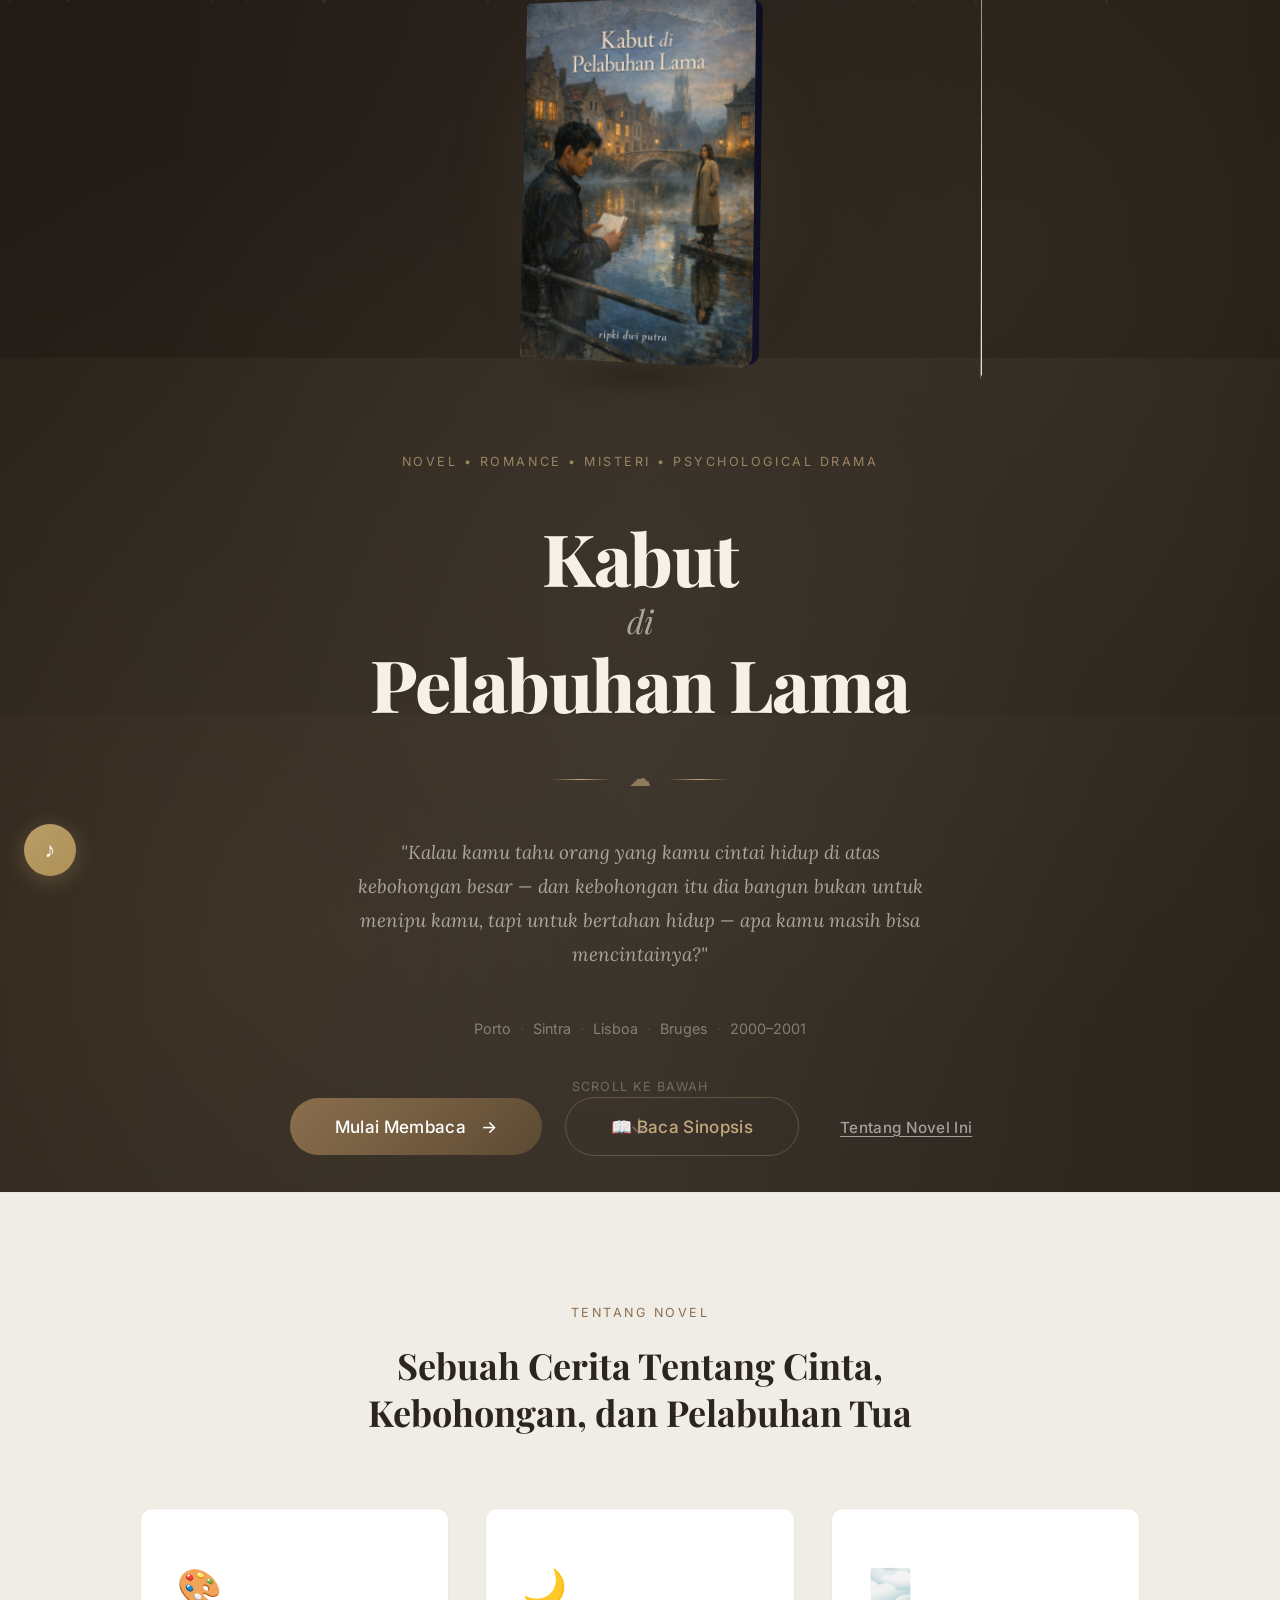
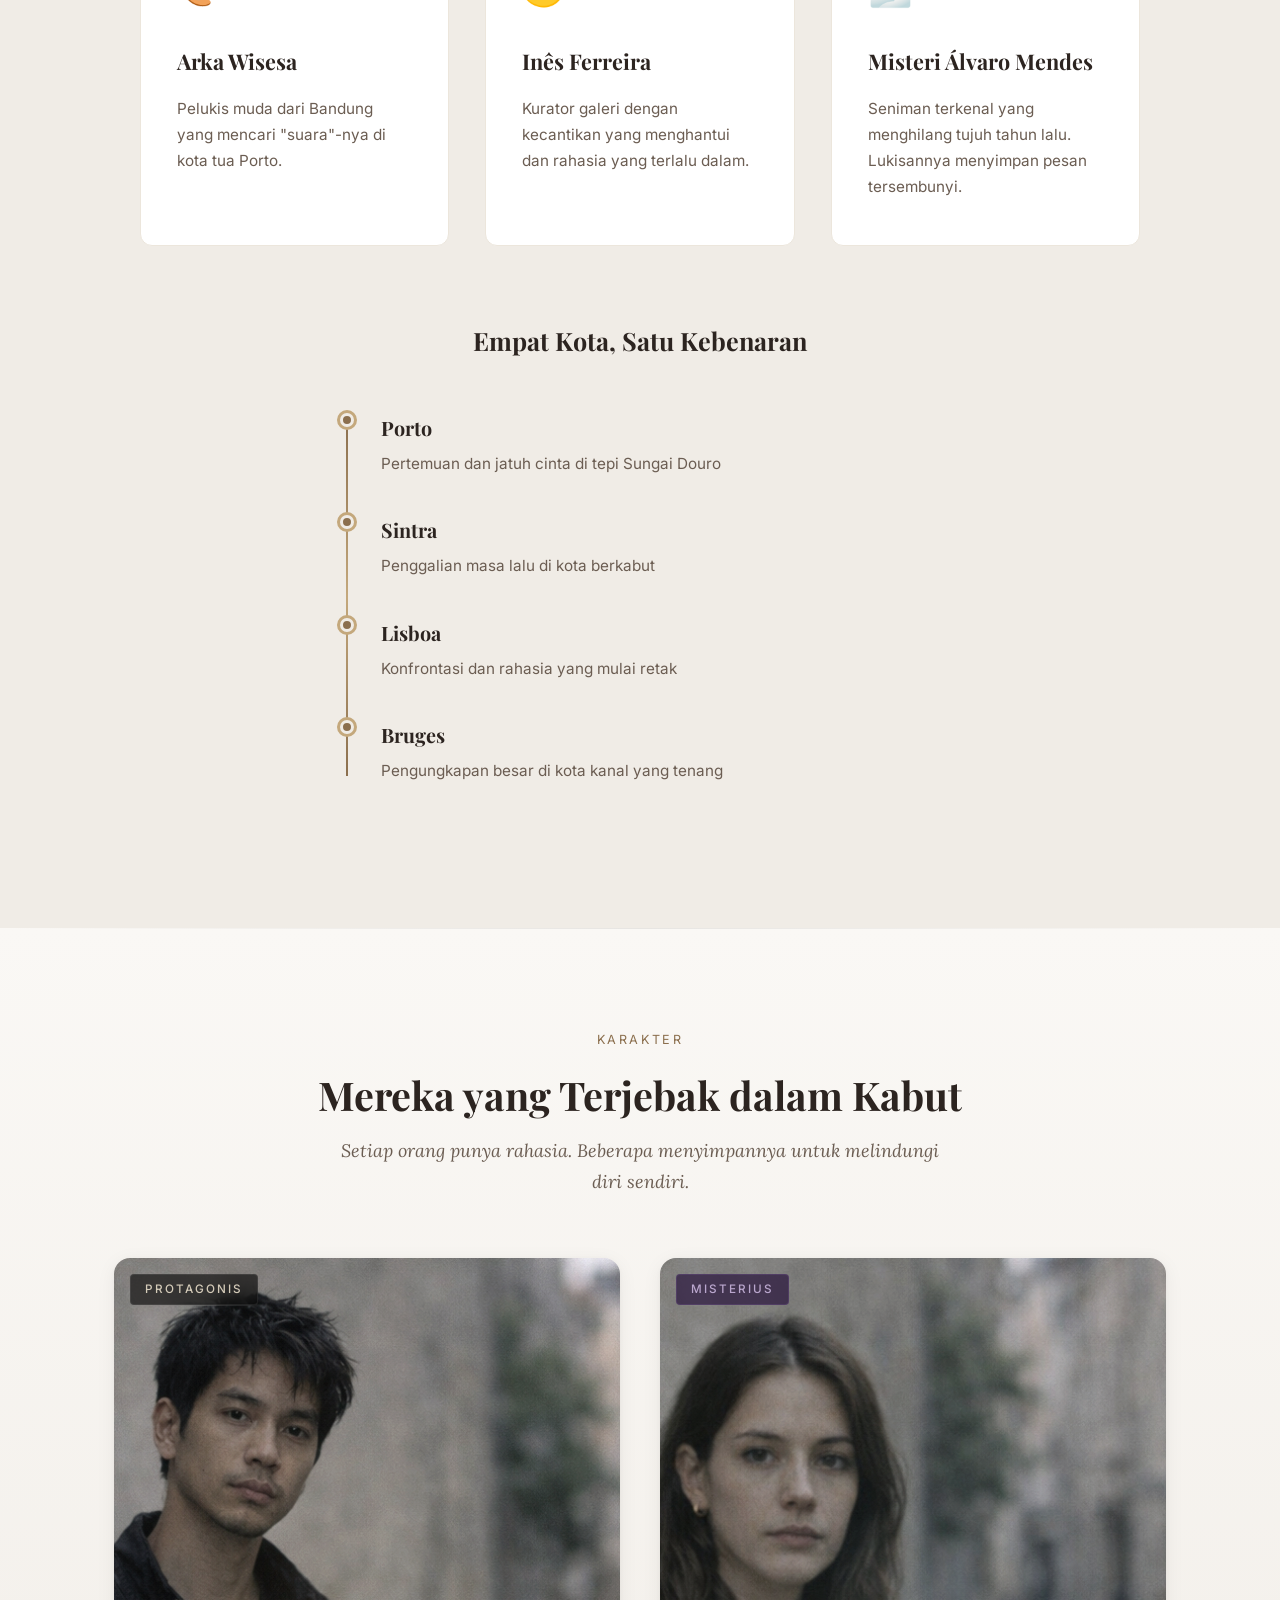
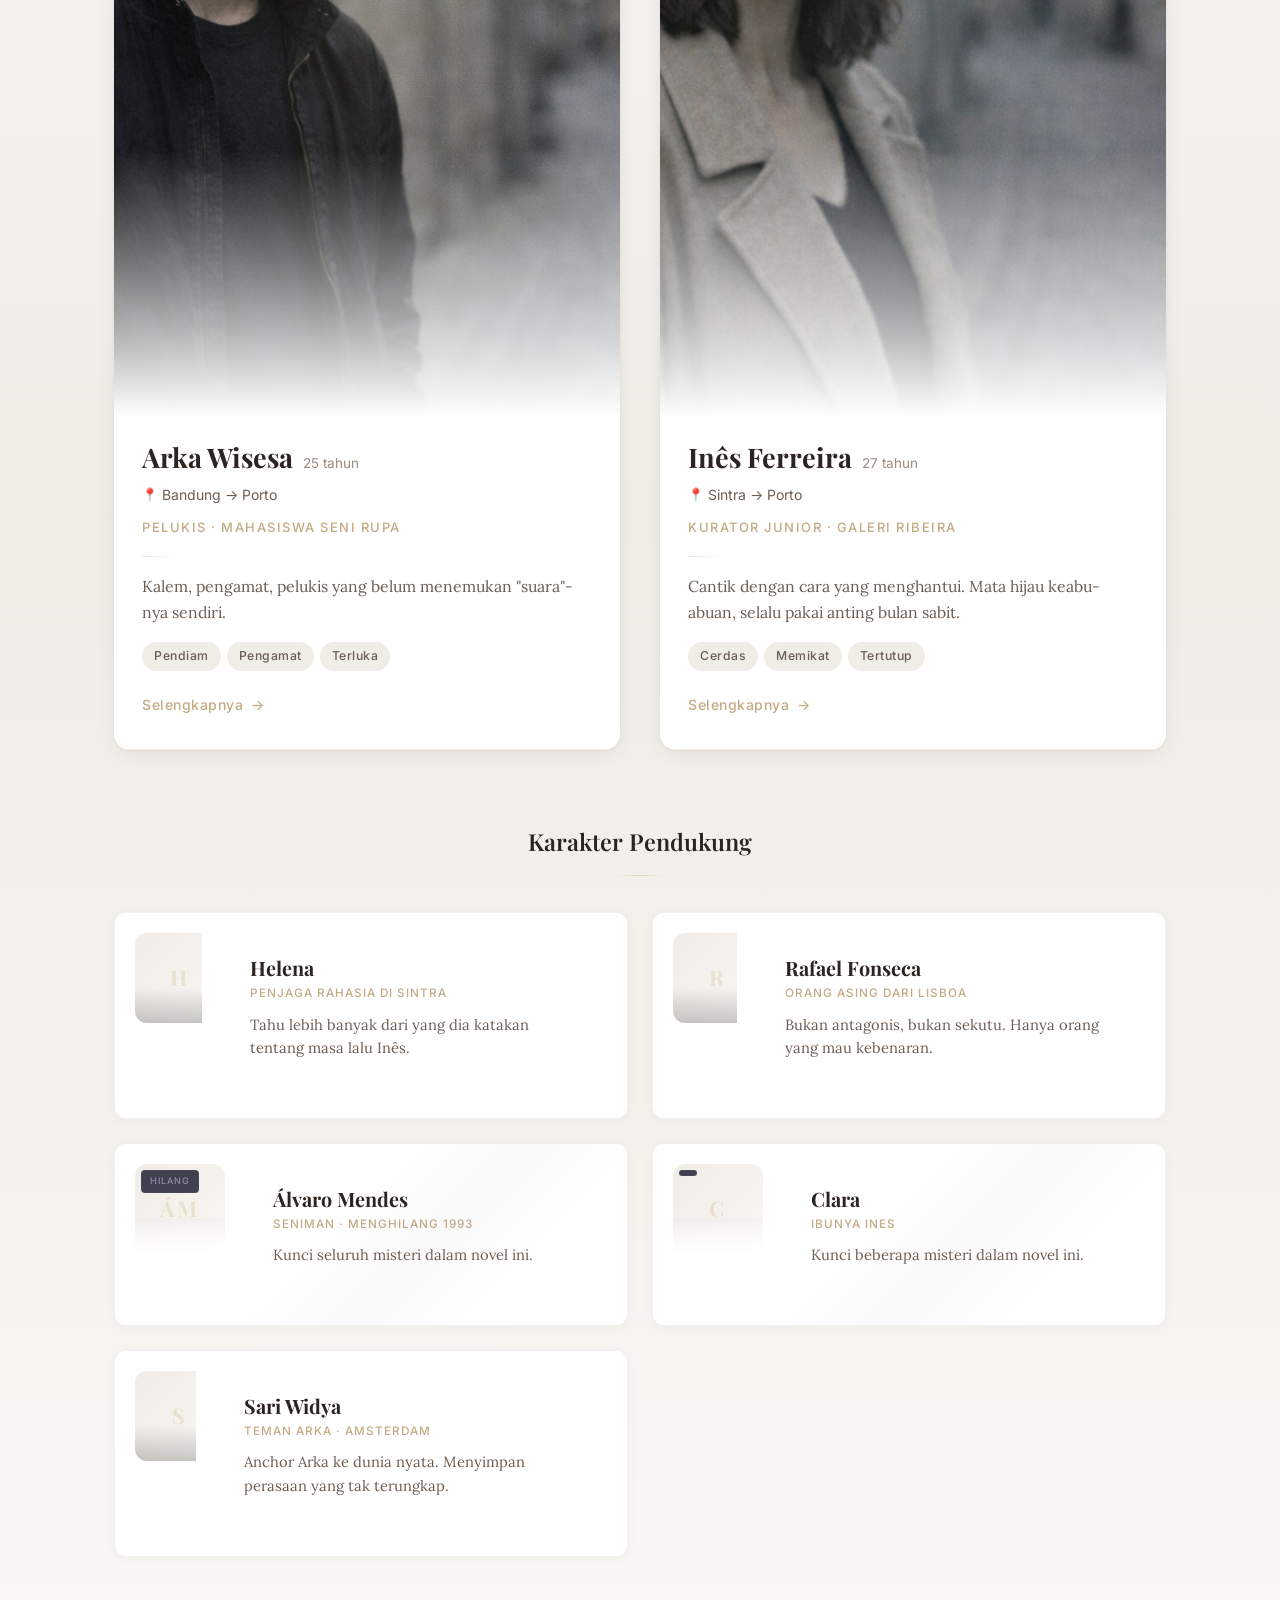
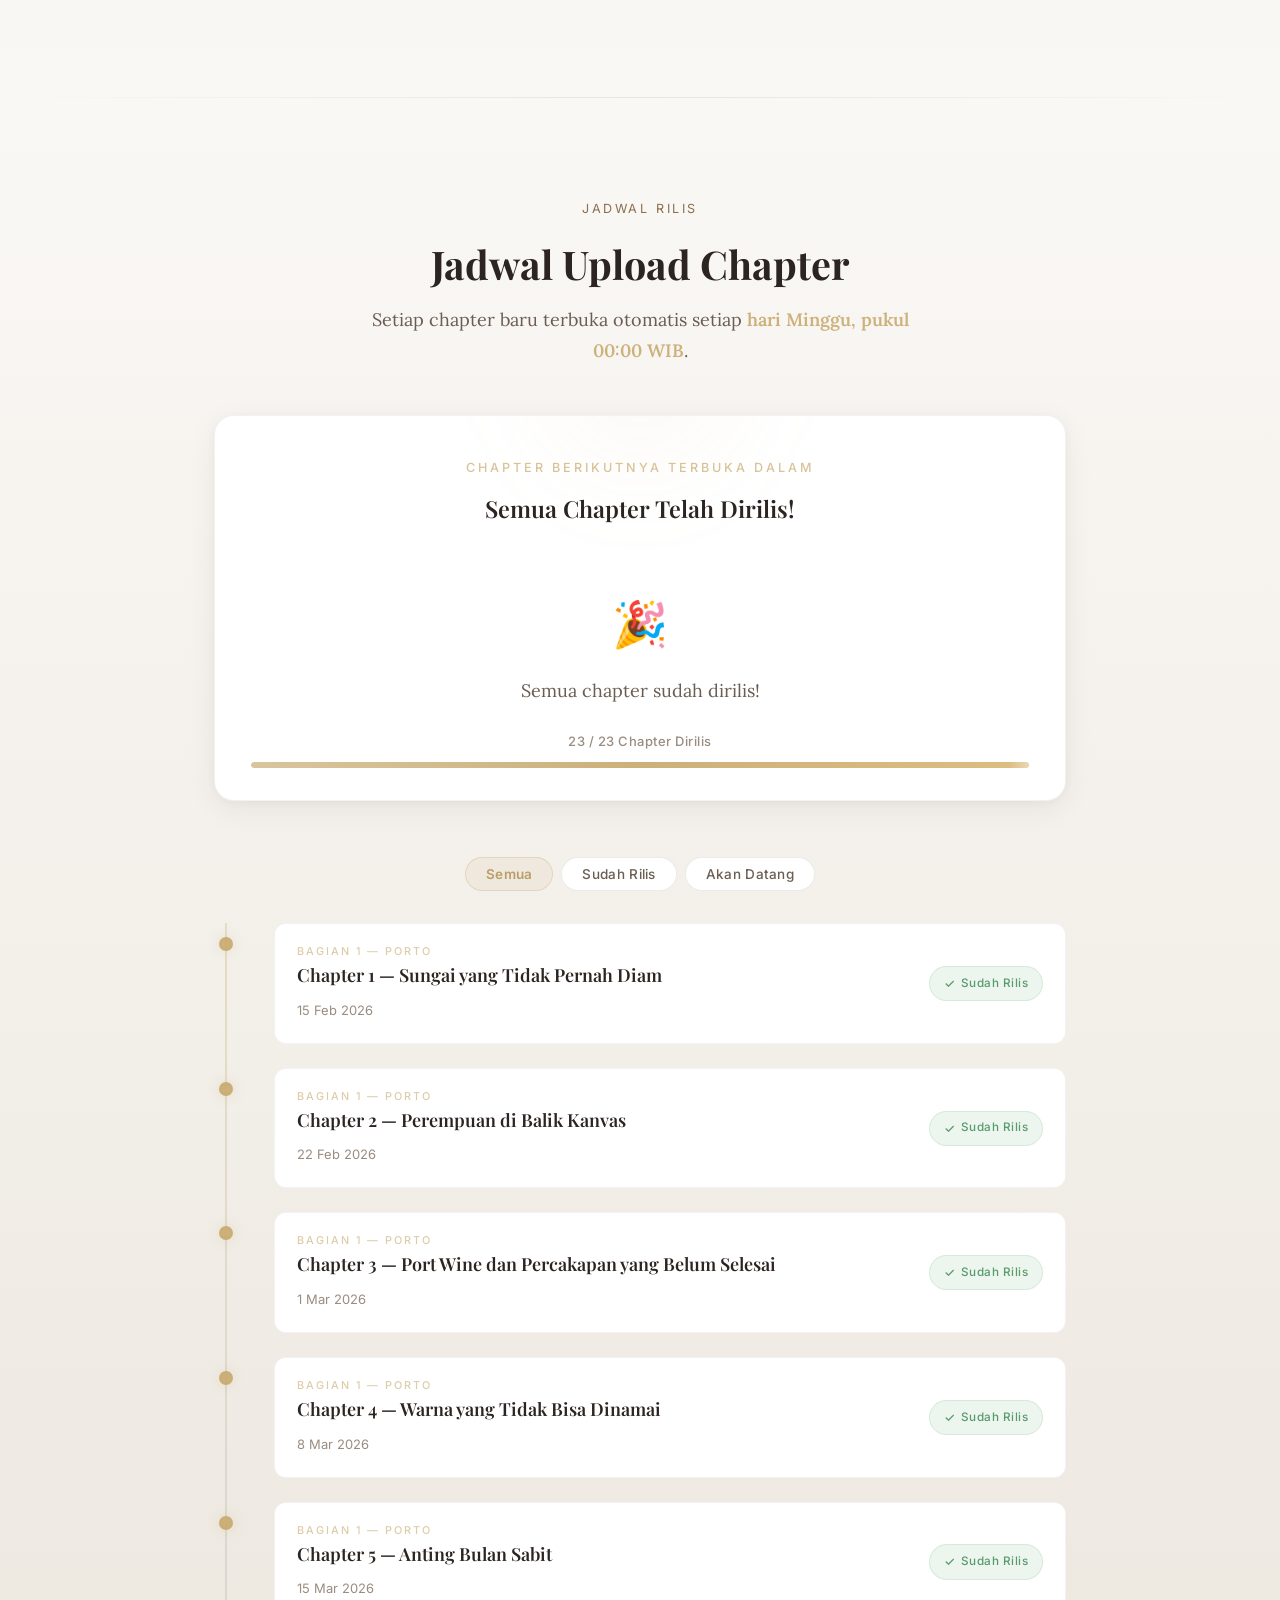
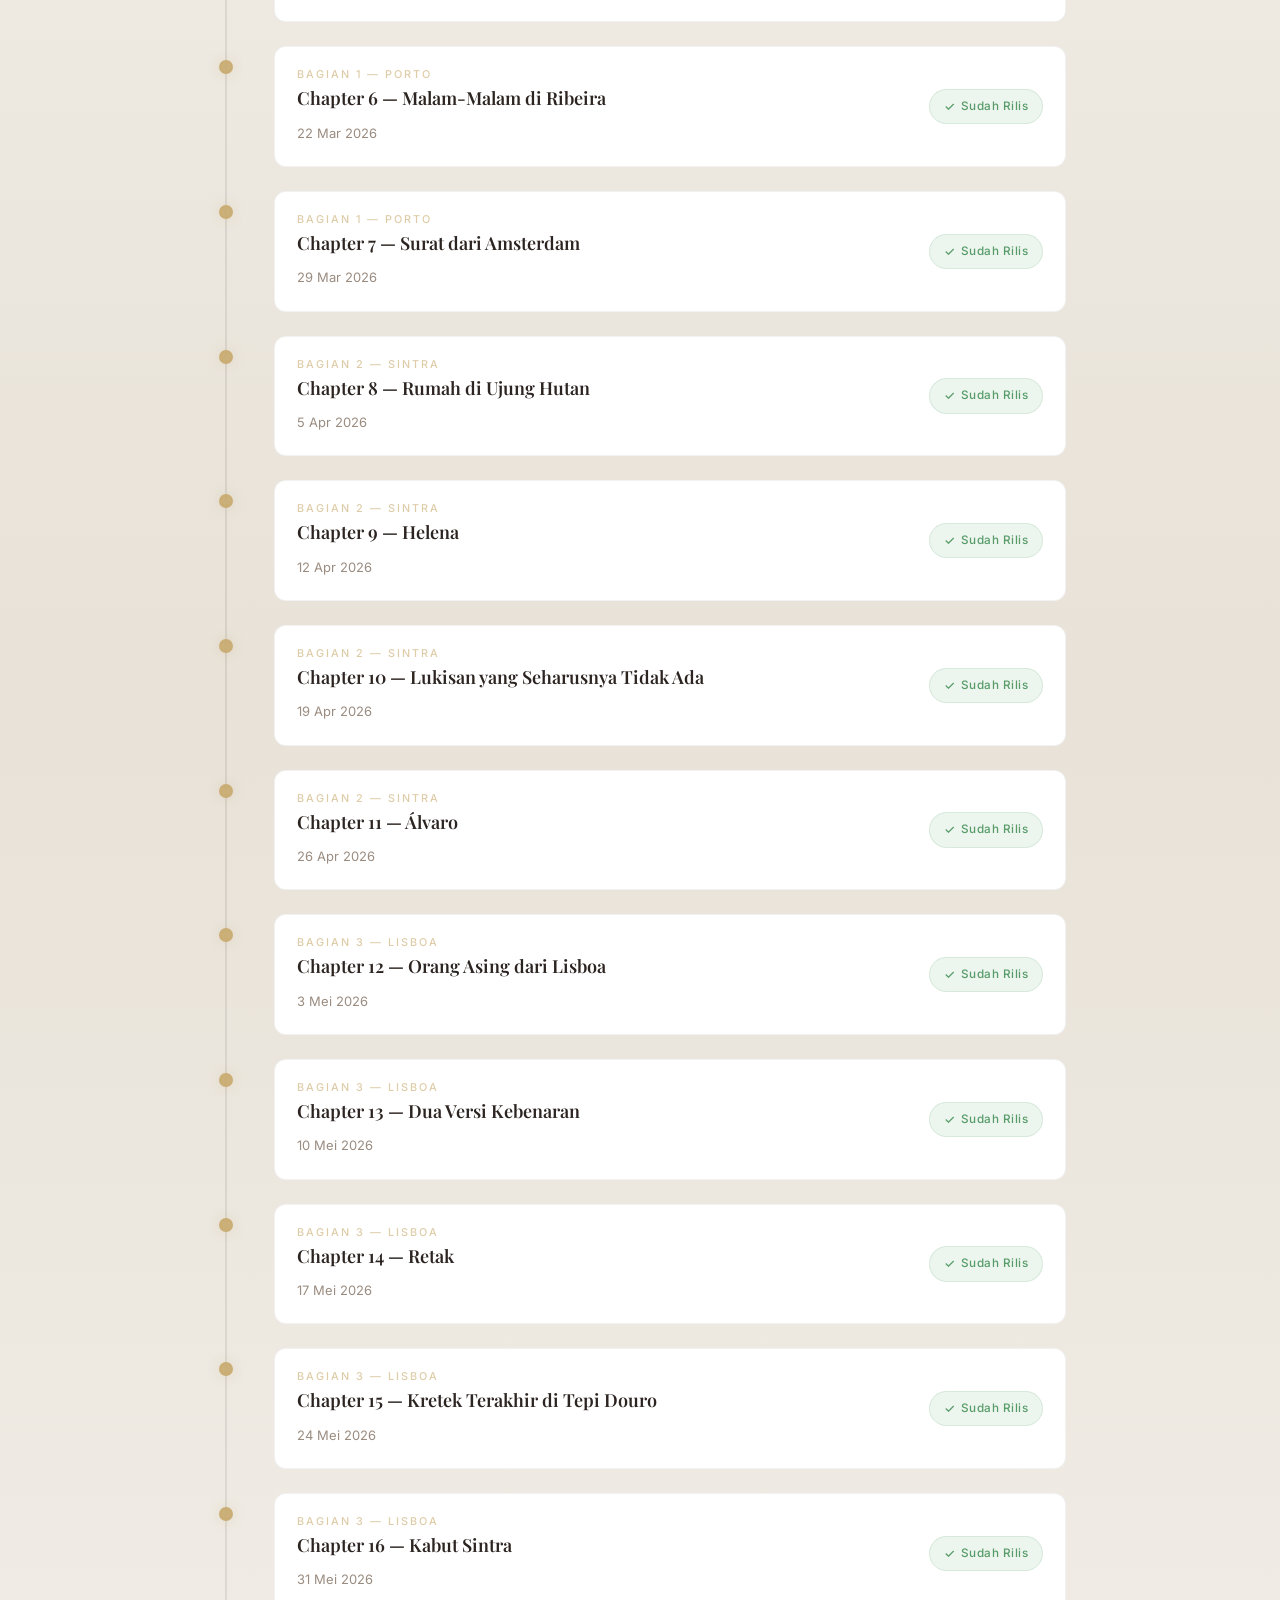
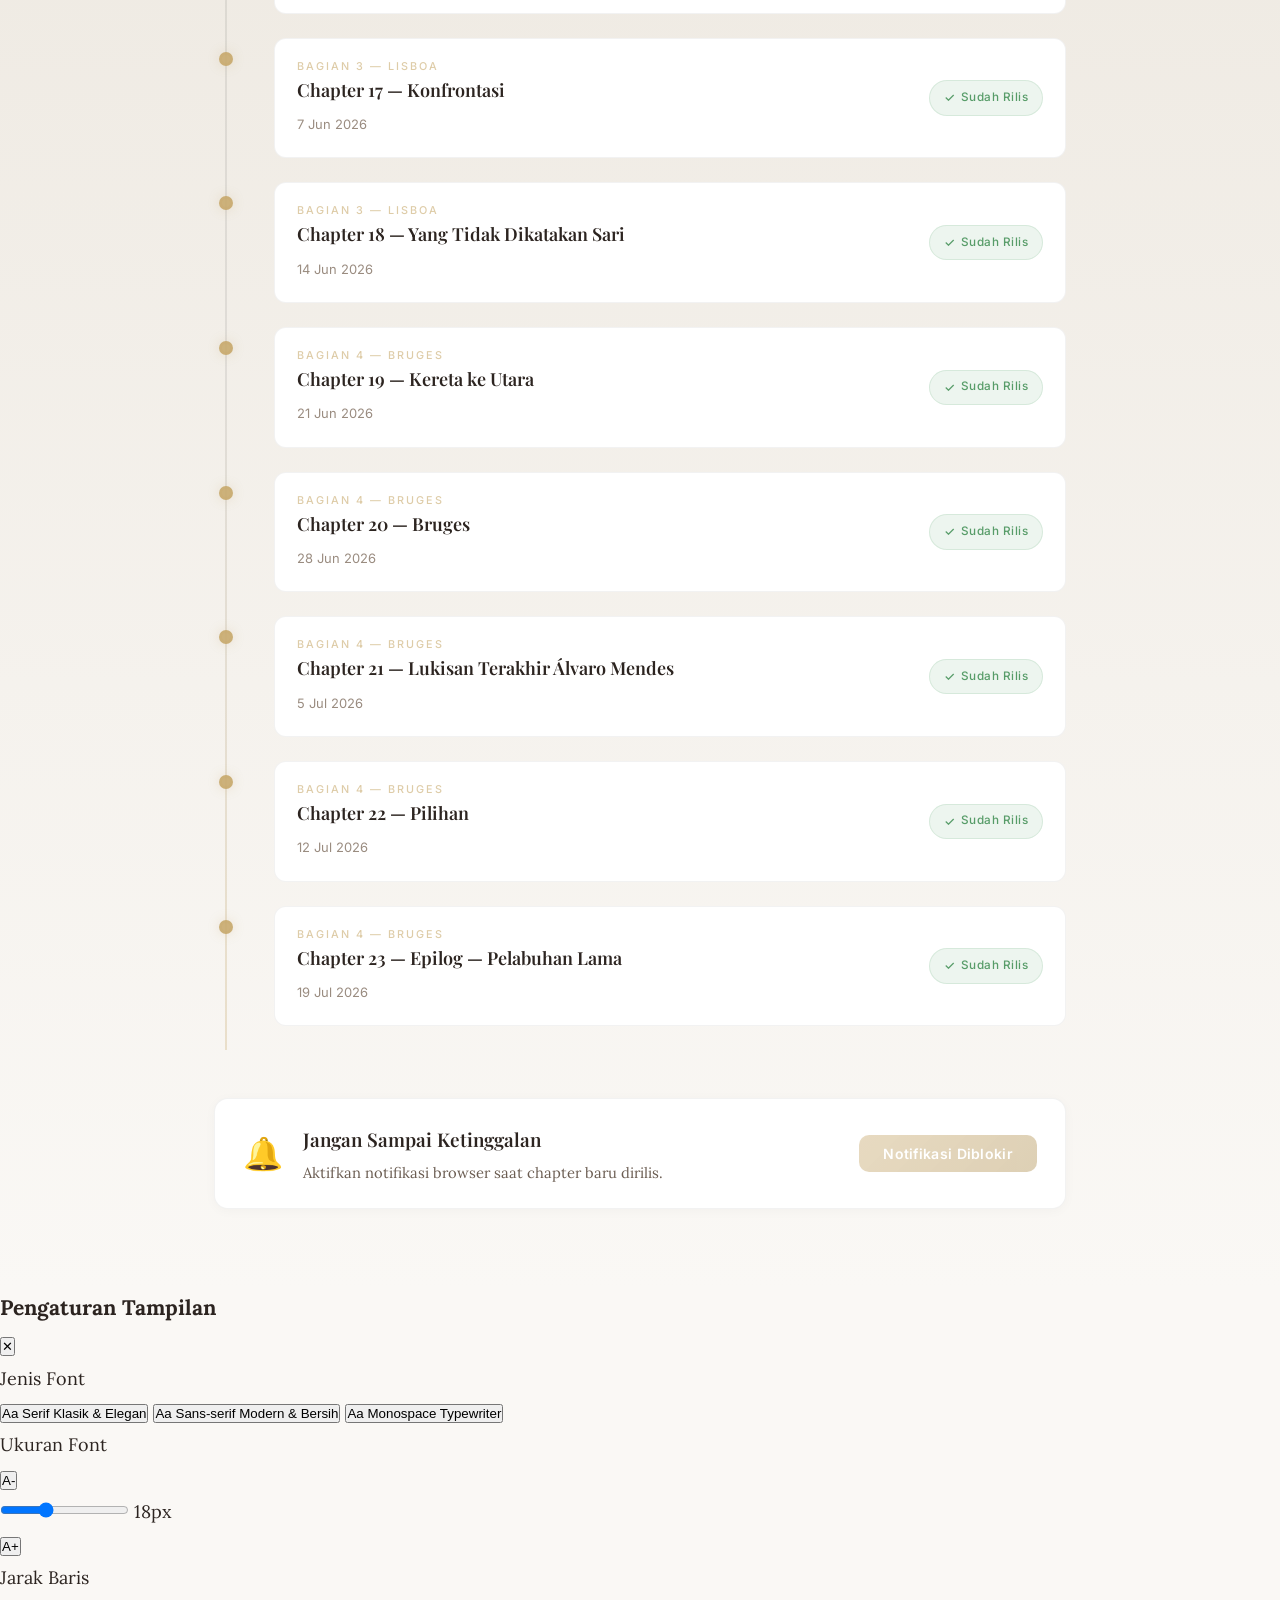
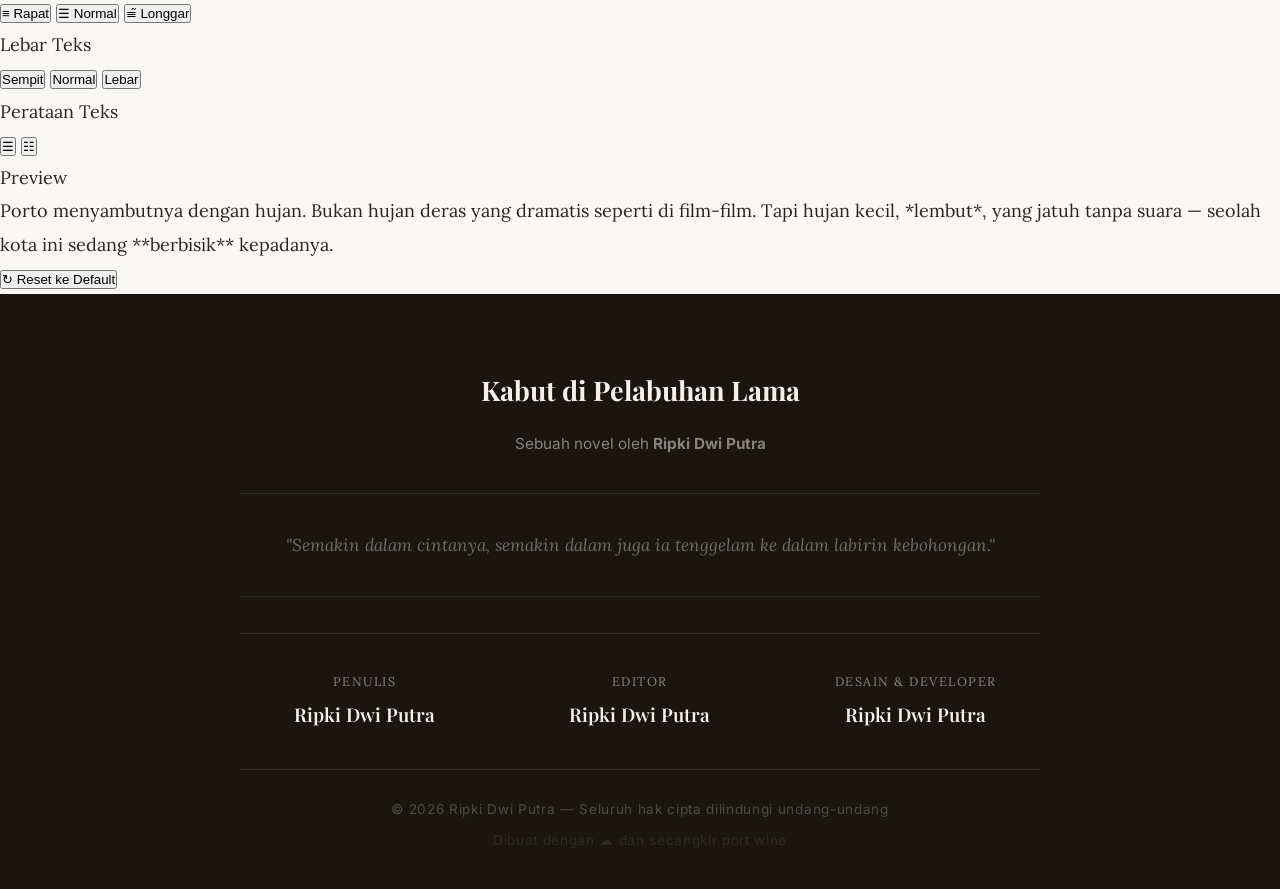
==== commit 45b9e1c1: "Update index.html" ====
--- a/index.html
+++ b/index.html
@@ -483,6 +483,9 @@
                      <button class="zen-mode-btn" id="btn-zen-mode" title="Mode Membaca">
         <span class="zen-icon">🧘</span> Zen Mode
                      </button>
+                     <button class="font-picker-btn" id="btn-font-picker" title="Pilihan Font">
+        <span class="font-picker-icon">Aa</span>
+                        </button>
                 </div>
             </div>
             <article class="chapter-content" id="chapter-content">
@@ -595,6 +598,116 @@
     </div>
 </div>
 <!-- ===== END MUSIC PLAYER ===== -->
+ <!-- ===== FONT PICKER PANEL ===== -->
+<div class="font-picker-overlay" id="font-picker-overlay"></div>
+<div class="font-picker-panel" id="font-picker-panel">
+
+    <!-- Header -->
+    <div class="fp-header">
+        <h3 class="fp-title">Pengaturan Tampilan</h3>
+        <button class="fp-close" id="fp-close">✕</button>
+    </div>
+
+    <!-- Font Family -->
+    <div class="fp-section">
+        <label class="fp-label">Jenis Font</label>
+        <div class="fp-font-options" id="fp-font-options">
+            <button class="fp-font-btn active" data-font="serif">
+                <span class="fp-font-preview fp-preview-serif">Aa</span>
+                <span class="fp-font-name">Serif</span>
+                <span class="fp-font-desc">Klasik & Elegan</span>
+            </button>
+            <button class="fp-font-btn" data-font="sans">
+                <span class="fp-font-preview fp-preview-sans">Aa</span>
+                <span class="fp-font-name">Sans-serif</span>
+                <span class="fp-font-desc">Modern & Bersih</span>
+            </button>
+            <button class="fp-font-btn" data-font="mono">
+                <span class="fp-font-preview fp-preview-mono">Aa</span>
+                <span class="fp-font-name">Monospace</span>
+                <span class="fp-font-desc">Typewriter</span>
+            </button>
+        </div>
+    </div>
+
+    <!-- Font Size -->
+    <div class="fp-section">
+        <label class="fp-label">Ukuran Font</label>
+        <div class="fp-size-controls">
+            <button class="fp-size-btn" id="fp-size-decrease">A-</button>
+            <div class="fp-size-slider-wrapper">
+                <input type="range" class="fp-size-slider" id="fp-size-slider" 
+                       min="14" max="26" step="1" value="18">
+                <span class="fp-size-value" id="fp-size-value">18px</span>
+            </div>
+            <button class="fp-size-btn" id="fp-size-increase">A+</button>
+        </div>
+    </div>
+
+    <!-- Line Height -->
+    <div class="fp-section">
+        <label class="fp-label">Jarak Baris</label>
+        <div class="fp-line-options" id="fp-line-options">
+            <button class="fp-line-btn" data-line="compact">
+                <span class="fp-line-icon">≡</span>
+                <span>Rapat</span>
+            </button>
+            <button class="fp-line-btn active" data-line="normal">
+                <span class="fp-line-icon">☰</span>
+                <span>Normal</span>
+            </button>
+            <button class="fp-line-btn" data-line="relaxed">
+                <span class="fp-line-icon">≡̃</span>
+                <span>Longgar</span>
+            </button>
+        </div>
+    </div>
+
+    <!-- Text Width -->
+    <div class="fp-section">
+        <label class="fp-label">Lebar Teks</label>
+        <div class="fp-width-options" id="fp-width-options">
+            <button class="fp-width-btn" data-width="narrow">
+                <span>Sempit</span>
+            </button>
+            <button class="fp-width-btn active" data-width="normal">
+                <span>Normal</span>
+            </button>
+            <button class="fp-width-btn" data-width="wide">
+                <span>Lebar</span>
+            </button>
+        </div>
+    </div>
+
+    <!-- Text Align -->
+    <div class="fp-section">
+        <label class="fp-label">Perataan Teks</label>
+        <div class="fp-align-options" id="fp-align-options">
+            <button class="fp-align-btn" data-align="left" title="Rata Kiri">
+                <span>☰</span>
+            </button>
+            <button class="fp-align-btn active" data-align="justify" title="Rata Kiri-Kanan">
+                <span>☷</span>
+            </button>
+        </div>
+    </div>
+
+    <!-- Preview -->
+    <div class="fp-section">
+        <label class="fp-label">Preview</label>
+        <div class="fp-preview-box" id="fp-preview-box">
+            <p>Porto menyambutnya dengan hujan. Bukan hujan deras yang dramatis seperti di film-film. 
+            Tapi hujan kecil, *lembut*, yang jatuh tanpa suara — seolah kota ini sedang **berbisik** kepadanya.</p>
+        </div>
+    </div>
+
+    <!-- Reset -->
+    <div class="fp-footer">
+        <button class="fp-reset-btn" id="fp-reset">↻ Reset ke Default</button>
+    </div>
+
+</div>
+<!-- ===== END FONT PICKER ===== -->
     <!-- FOOTER -->
       <footer id="main-footer">
         <div class="footer-inner">
@@ -622,7 +735,7 @@
                 </div>
             </div>
             <div class="footer-bottom">
-                <p>© 2025 Ripki Dwi Putra — Seluruh hak cipta dilindungi undang-undang</p>
+                <p>© 2026 Ripki Dwi Putra — Seluruh hak cipta dilindungi undang-undang</p>
                 <p class="footer-sub">Dibuat dengan ☁ dan secangkir port wine</p>
             </div>
         </div>
--- a/css/style.css
+++ b/css/style.css
@@ -707,6 +707,16 @@
     border-top: 1px solid var(--border-light);
 }
 
+[data-theme="dark"] #about-section {
+    border-top-color: transparent;
+    background: linear-gradient(
+        180deg,
+        var(--bg-primary) 0%,
+        var(--bg-secondary) 30%,
+        var(--bg-secondary) 100%
+    );
+}
+
 .about-inner {
     max-width: 1000px;
     margin: 0 auto;
@@ -845,13 +855,37 @@
 }
 
 /* ---------- READER SECTION ---------- */
+/* ============================================================
+   READER SECTION — Zen-style visual
+   ============================================================ */
+
 #reader-section {
     display: none;
-    padding: 0 2rem;
-    padding-top: 5rem;
-    padding-bottom: 4rem;
+    padding: 0;
     background: var(--reader-bg);
     min-height: 100vh;
+    position: relative;
+}
+
+/* Ambient fog background like zen mode */
+#reader-section::before {
+    content: '';
+    position: fixed;
+    top: 0;
+    left: 0;
+    width: 100%;
+    height: 100%;
+    background:
+        radial-gradient(ellipse at 20% 20%, rgba(196, 168, 124, 0.03) 0%, transparent 50%),
+        radial-gradient(ellipse at 80% 80%, rgba(196, 168, 124, 0.02) 0%, transparent 50%);
+    pointer-events: none;
+    z-index: 0;
+}
+
+[data-theme="dark"] #reader-section::before {
+    background:
+        radial-gradient(ellipse at 20% 20%, rgba(196, 168, 124, 0.02) 0%, transparent 50%),
+        radial-gradient(ellipse at 80% 80%, rgba(196, 168, 124, 0.015) 0%, transparent 50%);
 }
 
 #reader-section.active {
@@ -859,44 +893,91 @@
 }
 
 .reader-inner {
-    max-width: var(--reader-max-width);
+    position: relative;
+    z-index: 1;
+    max-width: 700px;
     margin: 0 auto;
-}
-
-/* Chapter Header */
+    padding: 100px 40px 140px;
+    min-height: 100vh;
+}
+
+/* ============================================================
+   CHAPTER HEADER — Zen style
+   ============================================================ */
+
 .chapter-header {
     text-align: center;
-    padding: 3rem 0 2.5rem;
-    border-bottom: 1px solid var(--border-light);
-    margin-bottom: 2.5rem;
+    margin-bottom: 56px;
+    padding-bottom: 40px;
+    border-bottom: none;
+    position: relative;
+}
+
+/* Decorative line + ornament below header */
+.chapter-header::before {
+    content: '';
+    position: absolute;
+    bottom: 8px;
+    left: 50%;
+    transform: translateX(-50%);
+    width: 200px;
+    height: 1px;
+    background: linear-gradient(
+        90deg,
+        transparent,
+        rgba(196, 168, 124, 0.2),
+        rgba(196, 168, 124, 0.3),
+        rgba(196, 168, 124, 0.2),
+        transparent
+    );
+}
+
+.chapter-header::after {
+    content: '✦';
+    position: absolute;
+    bottom: 0;
+    left: 50%;
+    transform: translateX(-50%);
+    font-size: 0.8rem;
+    color: rgba(196, 168, 124, 0.3);
+    letter-spacing: 16px;
 }
 
 .chapter-part-label {
+    display: block;
     font-family: 'Inter', sans-serif;
-    font-size: 0.7rem;
+    font-size: 0.6rem;
+    font-weight: 600;
+    letter-spacing: 4px;
     text-transform: uppercase;
-    letter-spacing: 0.2em;
-    color: var(--accent);
+    color: rgba(196, 168, 124, 0.5);
+    margin-bottom: 12px;
+}
+
+.chapter-number {
     display: block;
-    margin-bottom: 0.8rem;
-}
-
-.chapter-number {
-    font-family: 'Inter', sans-serif;
+    font-family: 'Playfair Display', serif;
     font-size: 0.8rem;
-    color: var(--text-muted);
-    display: block;
-    margin-bottom: 0.8rem;
-    letter-spacing: 0.05em;
+    font-weight: 400;
+    font-style: italic;
+    color: rgba(196, 168, 124, 0.4);
+    margin-bottom: 12px;
+    letter-spacing: 1px;
 }
 
 .chapter-title {
     font-family: 'Playfair Display', serif;
-    font-size: 2.2rem;
+    font-size: 2rem;
     font-weight: 700;
-    color: var(--text-primary);
-    line-height: 1.25;
-    margin-bottom: 1.2rem;
+    color: #2a2520;
+    line-height: 1.3;
+    margin: 0 0 1.2rem;
+    letter-spacing: 0.5px;
+}
+
+[data-theme="dark"] .chapter-title {
+    color: #e8e0d4;
+    text-shadow: 0 2px 12px rgba(196, 168, 124, 0.08);
 }
 
 .chapter-meta {
@@ -911,8 +992,8 @@
 
 .bookmark-btn {
     background: none;
-    border: 1px solid var(--border);
-    color: var(--text-muted);
+    border: 1px solid rgba(196, 168, 124, 0.2);
+    color: rgba(196, 168, 124, 0.5);
     padding: 0.3rem 0.8rem;
     border-radius: 20px;
     cursor: pointer;
@@ -926,54 +1007,169 @@
 
 .bookmark-btn:hover,
 .bookmark-btn.active {
-    border-color: var(--accent);
-    color: var(--accent);
-    background: var(--highlight);
-}
-
-/* Chapter Content */
+    border-color: rgba(196, 168, 124, 0.4);
+    color: rgba(196, 168, 124, 0.8);
+    background: rgba(196, 168, 124, 0.05);
+}
+
+/* ============================================================
+   CHAPTER CONTENT — Zen style typography
+   ============================================================ */
+
 .chapter-content {
     padding: 0 0 3rem;
-    font-size: 1rem;
-    line-height: var(--line-height-base);
-    color: var(--text-primary);
+    font-family: 'Lora', serif;
+    font-size: 1.1rem;
+    line-height: 2;
+    color: #3d362e;
+    position: relative;
+}
+
+[data-theme="dark"] .chapter-content {
+    color: #a89a8a;
+    font-weight: 300;
 }
 
 .chapter-content p {
-    margin-bottom: 1.5rem;
+    margin: 0 0 1.8em;
     text-align: justify;
+    text-justify: inter-word;
     hyphens: auto;
-}
-
+    -webkit-hyphens: auto;
+}
+
+.chapter-content p:last-child {
+    margin-bottom: 0;
+}
+
+/* Drop cap */
 .chapter-content p:first-of-type::first-letter {
     font-family: 'Playfair Display', serif;
-    font-size: 4rem;
+    font-size: 3.8em;
     float: left;
     line-height: 0.8;
-    padding-right: 0.5rem;
-    padding-top: 0.2rem;
-    color: var(--accent);
+    padding-right: 12px;
+    padding-top: 6px;
+    color: rgba(196, 168, 124, 0.7);
     font-weight: 700;
 }
 
+[data-theme="dark"] .chapter-content p:first-of-type::first-letter {
+    color: rgba(196, 168, 124, 0.5);
+    text-shadow: 0 2px 8px rgba(196, 168, 124, 0.15);
+}
+
+/* Separator / Scene break */
 .chapter-content .separator {
     text-align: center;
-    margin: 2.5rem 0;
-    color: var(--accent);
-    font-size: 1.2rem;
-    letter-spacing: 1em;
-    opacity: 0.5;
-}
-
+    margin: 3em 0;
+    color: rgba(196, 168, 124, 0.3);
+    font-size: 1rem;
+    letter-spacing: 12px;
+    position: relative;
+}
+
+.chapter-content .separator::before,
+.chapter-content .separator::after {
+    content: '';
+    position: absolute;
+    top: 50%;
+    width: 60px;
+    height: 1px;
+}
+
+.chapter-content .separator::before {
+    right: calc(50% + 40px);
+    background: linear-gradient(90deg, transparent, rgba(196, 168, 124, 0.15));
+}
+
+.chapter-content .separator::after {
+    left: calc(50% + 40px);
+    background: linear-gradient(90deg, rgba(196, 168, 124, 0.15), transparent);
+}
+
+/* Dialogue */
 .chapter-content .dialogue {
     padding-left: 1.5rem;
-    border-left: 2px solid var(--accent-light);
-    margin: 1.5rem 0;
+    border-left: 2px solid rgba(196, 168, 124, 0.15);
+    margin: 1.8em 0;
     font-style: italic;
 }
 
+/* Italic */
 .chapter-content em {
-    color: var(--accent);
+    color: #5a4e40;
+    font-style: italic;
+}
+
+[data-theme="dark"] .chapter-content em {
+    color: #c4a87c;
+    opacity: 0.8;
+}
+
+/* Bold */
+.chapter-content strong {
+    color: #8b6f4e;
+    font-weight: 700;
+}
+
+[data-theme="dark"] .chapter-content strong {
+    color: #c4a87c;
+}
+
+/* Blockquote */
+.chapter-content blockquote {
+    margin: 2.5em 0;
+    padding: 1.5em 2em;
+    background: rgba(196, 168, 124, 0.04);
+    border-left: 3px solid rgba(196, 168, 124, 0.25);
+    border-radius: 0 10px 10px 0;
+    font-style: italic;
+    color: #5a4e40;
+    position: relative;
+}
+
+[data-theme="dark"] .chapter-content blockquote {
+    background: rgba(196, 168, 124, 0.03);
+    border-left-color: rgba(196, 168, 124, 0.15);
+    color: #a89a8a;
+}
+
+.chapter-content blockquote::before {
+    content: '"';
+    position: absolute;
+    top: -8px;
+    left: 16px;
+    font-family: 'Playfair Display', serif;
+    font-size: 3rem;
+    color: rgba(196, 168, 124, 0.15);
+    line-height: 1;
+}
+
+[data-theme="dark"] .chapter-content blockquote::before {
+    color: rgba(196, 168, 124, 0.1);
+}
+
+/* h3 in content */
+.chapter-content h3 {
+    font-family: 'Playfair Display', serif;
+    font-size: 1.3rem;
+    font-weight: 600;
+    color: rgba(196, 168, 124, 0.7);
+    margin: 3em 0 1.5em;
+    text-align: center;
+    letter-spacing: 1px;
+    position: relative;
+}
+
+[data-theme="dark"] .chapter-content h3 {
+    color: rgba(196, 168, 124, 0.5);
+}
+
+/* Dialogue via em */
+.chapter-content p:has(> em:first-child) {
+    padding-left: 1em;
+    border-left: 2px solid rgba(196, 168, 124, 0.1);
 }
 
 .chapter-loading {
@@ -1006,7 +1202,8 @@
     display: flex;
     gap: 1rem;
     padding: 2rem 0;
-    border-top: 1px solid var(--border-light);
+    border-top: 1px solid rgba(196, 168, 124, 0.1);
+    margin-top: 1rem;
 }
 
 .chapter-nav-btn {
@@ -1015,12 +1212,17 @@
     align-items: center;
     gap: 1rem;
     padding: 1.2rem 1.5rem;
-    background: var(--bg-card);
-    border: 1px solid var(--border);
+    background: rgba(196, 168, 124, 0.04);
+    border: 1px solid rgba(196, 168, 124, 0.12);
     border-radius: 10px;
     cursor: pointer;
     transition: all 0.3s ease;
     text-align: left;
+}
+
+[data-theme="dark"] .chapter-nav-btn {
+    background: rgba(36, 32, 25, 0.5);
+    border-color: rgba(51, 46, 39, 0.4);
 }
 
 .chapter-nav-btn:last-child {
@@ -1204,8 +1406,11 @@
     }
 
     #reader-section {
-        padding: 0 1rem;
-        padding-top: 4.5rem;
+        padding: 0;
+    }
+
+    .reader-inner {
+        padding: 80px 28px 120px;
     }
 
     .chapter-content p:first-of-type::first-letter {
@@ -1234,6 +1439,10 @@
         min-width: 32px;
         height: 32px;
         font-size: 0.7rem;
+    }
+
+    .reader-inner {
+        padding: 60px 20px 100px;
     }
 }
 
@@ -1284,15 +1493,6 @@
     color: var(--accent);
     font-size: 1.2rem;
     letter-spacing: 0.5em;
-}
-
-/* Night reading mode tweaks */
-[data-theme="dark"] .chapter-content {
-    font-weight: 300;
-}
-
-[data-theme="dark"] .chapter-content p:first-of-type::first-letter {
-    color: var(--accent-light);
 }
 
 /* Smooth transitions for theme switching */
@@ -2005,9 +2205,9 @@
 [data-theme="dark"] #characters-section {
     background: linear-gradient(
         180deg,
-        #0a0a0f 0%,
-        #0f0f18 50%,
-        #0a0a0f 100%
+        var(--bg-secondary) 0%,
+        var(--bg-primary) 50%,
+        var(--bg-secondary) 100%
     );
 }
 
@@ -2026,6 +2226,10 @@
     );
 }
 
+[data-theme="dark"] #characters-section::before {
+    display: none;
+}
+
 .characters-inner {
     max-width: 1100px;
     margin: 0 auto;
@@ -2048,7 +2252,7 @@
 }
 
 [data-theme="dark"] .characters-header h2 {
-    color: #e8e0d0;
+    color: #e8e0d4;
 }
 
 .characters-subtitle {
@@ -2062,7 +2266,7 @@
 }
 
 [data-theme="dark"] .characters-subtitle {
-    color: rgba(200, 190, 170, 0.6);
+    color: rgba(168, 154, 138, 0.7);
 }
 
 /* ============================================================
@@ -2089,12 +2293,12 @@
 }
 
 [data-theme="dark"] .character-card-main {
-    background: rgba(20, 20, 35, 0.8);
+    background: rgba(30, 27, 23, 0.8);
     box-shadow:
         0 4px 20px rgba(0, 0, 0, 0.3),
         0 1px 4px rgba(0, 0, 0, 0.2),
-        inset 0 1px 0 rgba(255, 255, 255, 0.03);
-    border: 1px solid rgba(255, 255, 255, 0.04);
+        inset 0 1px 0 rgba(255, 255, 255, 0.02);
+    border: 1px solid rgba(51, 46, 39, 0.6);
 }
 
 .character-card-main:hover {
@@ -2115,7 +2319,7 @@
     flex-direction: column;
 }
 
-/* --- Character Image --- */
+/* --- Character Image (MAIN / BESAR) --- */
 .character-image-wrapper {
     position: relative;
     overflow: hidden;
@@ -2124,36 +2328,42 @@
 .character-image-frame {
     position: relative;
     width: 100%;
-    height: 320px;
+    /* ★ Dibuat lebih panjang supaya foto 3:4 tidak terpotong */
+    aspect-ratio: 2 / 3;
     overflow: hidden;
+    background-color: var(--bg-secondary, #ede8e0);
+}
+
+[data-theme="dark"] .character-image-frame {
+    background-color: #1e1b17;
 }
 
 .character-image {
     width: 100%;
     height: 100%;
     object-fit: cover;
-    object-position: center 20%;
+    object-position: center top;
     transition: transform 0.8s cubic-bezier(0.25, 0.46, 0.45, 0.94),
                 filter 0.5s ease;
     filter: saturate(0.85) contrast(1.05);
 }
 
 .character-card:hover .character-image {
-    transform: scale(1.06);
+    transform: scale(1.04);
     filter: saturate(1) contrast(1.08);
 }
 
-/* Image overlay - gradient */
+/* Image overlay - gradient (dikurangi supaya foto lebih kelihatan) */
 .character-image-overlay {
     position: absolute;
     bottom: 0;
     left: 0;
     right: 0;
-    height: 60%;
+    height: 35%;
     background: linear-gradient(
         to top,
         var(--card-bg, #ffffff) 0%,
-        rgba(255, 255, 255, 0.8) 30%,
+        rgba(255, 255, 255, 0.5) 50%,
         transparent 100%
     );
     pointer-events: none;
@@ -2163,8 +2373,8 @@
 [data-theme="dark"] .character-image-overlay {
     background: linear-gradient(
         to top,
-        rgba(20, 20, 35, 1) 0%,
-        rgba(20, 20, 35, 0.7) 30%,
+        rgba(30, 27, 23, 1) 0%,
+        rgba(30, 27, 23, 0.4) 50%,
         transparent 100%
     );
 }
@@ -2173,17 +2383,69 @@
     background: linear-gradient(
         to top,
         var(--card-bg, #ffffff) 0%,
-        rgba(255, 255, 255, 0.8) 30%,
-        rgba(200, 200, 220, 0.2) 100%
+        rgba(255, 255, 255, 0.5) 50%,
+        rgba(200, 200, 220, 0.1) 100%
     ) !important;
 }
 
 [data-theme="dark"] .overlay-ghost {
     background: linear-gradient(
         to top,
-        rgba(20, 20, 35, 1) 0%,
-        rgba(20, 20, 35, 0.7) 30%,
-        rgba(30, 30, 50, 0.3) 100%
+        rgba(30, 27, 23, 1) 0%,
+        rgba(30, 27, 23, 0.4) 50%,
+        rgba(36, 32, 25, 0.15) 100%
+    ) !important;
+}
+
+/* --- Character Image (KECIL / Supporting) --- */
+/* Yang kecil TIDAK diubah, tetap seperti semula */
+.character-image-small .character-image-frame {
+    width: 90px;
+    height: 90px;
+    aspect-ratio: unset;
+    border-radius: 12px;
+    flex-shrink: 0;
+    overflow: hidden;
+}
+
+.character-image-small .character-image {
+    object-position: center 15%;
+}
+
+.character-image-small .character-image-overlay {
+    height: 40%;
+    background: linear-gradient(
+        to top,
+        rgba(0, 0, 0, 0.2) 0%,
+        transparent 100%
+    );
+}
+
+/* --- Responsive --- */
+@media (max-width: 768px) {
+    .character-image-frame {
+        aspect-ratio: 2 / 3;
+    }
+}
+
+@media (max-width: 480px) {
+    .character-image-frame {
+        aspect-ratio: 2 / 3;
+    }
+
+    .character-image-small .character-image-frame {
+        width: 80px;
+        height: 80px;
+        aspect-ratio: unset;
+    }
+}
+
+[data-theme="dark"] .overlay-ghost {
+    background: linear-gradient(
+        to top,
+        rgba(30, 27, 23, 1) 0%,
+        rgba(30, 27, 23, 0.7) 30%,
+        rgba(36, 32, 25, 0.3) 100%
     ) !important;
 }
 
@@ -2286,7 +2548,7 @@
 }
 
 [data-theme="dark"] .character-name {
-    color: #e8e0d0;
+    color: #e8e0d4;
 }
 
 .character-age {
@@ -2321,7 +2583,7 @@
 }
 
 [data-theme="dark"] .character-role {
-    color: rgba(200, 170, 110, 0.6);
+    color: rgba(196, 168, 124, 0.6);
 }
 
 .character-divider {
@@ -2344,7 +2606,7 @@
 }
 
 [data-theme="dark"] .character-desc {
-    color: rgba(200, 190, 170, 0.65);
+    color: rgba(168, 154, 138, 0.7);
 }
 
 /* Character traits tags */
@@ -2369,9 +2631,9 @@
 }
 
 [data-theme="dark"] .trait {
-    background: rgba(255, 255, 255, 0.05);
-    color: rgba(200, 190, 170, 0.6);
-    border: 1px solid rgba(255, 255, 255, 0.05);
+    background: rgba(51, 46, 39, 0.5);
+    color: rgba(168, 154, 138, 0.7);
+    border: 1px solid rgba(51, 46, 39, 0.8);
 }
 
 .character-card:hover .trait {
@@ -2380,8 +2642,8 @@
 }
 
 [data-theme="dark"] .character-card:hover .trait {
-    background: rgba(200, 170, 110, 0.08);
-    color: rgba(200, 170, 110, 0.7);
+    background: rgba(196, 168, 124, 0.08);
+    color: rgba(196, 168, 124, 0.7);
 }
 
 /* Detail button */
@@ -2427,7 +2689,7 @@
 }
 
 [data-theme="dark"] .character-detail-panel {
-    background: rgba(15, 15, 28, 0.6);
+    background: rgba(20, 18, 16, 0.6);
 }
 
 .character-detail-panel.open {
@@ -2463,7 +2725,7 @@
 }
 
 [data-theme="dark"] .detail-section p {
-    color: rgba(200, 190, 170, 0.6);
+    color: rgba(168, 154, 138, 0.7);
 }
 
 .detail-quote {
@@ -2484,7 +2746,7 @@
 }
 
 [data-theme="dark"] .detail-quote blockquote {
-    color: rgba(230, 220, 200, 0.7);
+    color: rgba(232, 224, 212, 0.7);
 }
 
 [data-theme="dark"] .detail-quote {
@@ -2531,7 +2793,7 @@
 }
 
 [data-theme="dark"] .characters-support-header h3 {
-    color: rgba(230, 220, 200, 0.8);
+    color: rgba(232, 224, 212, 0.8);
 }
 
 .support-header-line {
@@ -2559,8 +2821,8 @@
 }
 
 [data-theme="dark"] .character-card-support {
-    background: rgba(20, 20, 35, 0.6);
-    border-color: rgba(255, 255, 255, 0.04);
+    background: rgba(30, 27, 23, 0.6);
+    border-color: rgba(51, 46, 39, 0.5);
     box-shadow: 0 2px 12px rgba(0, 0, 0, 0.2);
 }
 
@@ -2653,7 +2915,7 @@
 }
 
 [data-theme="dark"] .character-desc-short {
-    color: rgba(200, 190, 170, 0.55);
+    color: rgba(168, 154, 138, 0.6);
 }
 
 .character-card-support .character-traits {
@@ -2683,7 +2945,7 @@
 }
 
 [data-theme="dark"] .character-relation-section h3 {
-    color: rgba(230, 220, 200, 0.8);
+    color: rgba(232, 224, 212, 0.8);
 }
 
 .relation-map {
@@ -2721,7 +2983,7 @@
 }
 
 [data-theme="dark"] .relation-node-center span {
-    color: #e8e0d0;
+    color: #e8e0d4;
 }
 
 .relation-avatar {
@@ -2823,7 +3085,7 @@
 }
 
 [data-theme="dark"] .character-image-frame.no-image {
-    background: linear-gradient(135deg, #1a1a2e 0%, #16213e 100%);
+    background: linear-gradient(135deg, #1e1b17 0%, #242019 100%);
 }
 
 .character-image-frame.no-image::after {
@@ -2847,7 +3109,7 @@
 }
 
 [data-theme="dark"] .relation-avatar.no-image {
-    background: rgba(30, 30, 50, 0.8);
+    background: rgba(36, 32, 25, 0.8);
 }
 
 .relation-avatar.no-image::after {
@@ -3011,9 +3273,9 @@
 [data-theme="dark"] #schedule-section {
     background: linear-gradient(
         180deg,
-        #0a0a0f 0%,
-        #0d0d16 50%,
-        #0a0a0f 100%
+        var(--bg-primary) 0%,
+        var(--bg-secondary) 50%,
+        var(--bg-primary) 100%
     );
 }
 
@@ -3032,6 +3294,10 @@
     );
 }
 
+[data-theme="dark"] #schedule-section::before {
+    display: none;
+}
+
 .schedule-inner {
     max-width: 900px;
     margin: 0 auto;
@@ -3054,7 +3320,7 @@
 }
 
 [data-theme="dark"] .schedule-header h2 {
-    color: #e8e0d0;
+    color: #e8e0d4;
 }
 
 .schedule-subtitle {
@@ -3067,7 +3333,7 @@
 }
 
 [data-theme="dark"] .schedule-subtitle {
-    color: rgba(200, 190, 170, 0.6);
+    color: rgba(168, 154, 138, 0.7);
 }
 
 .schedule-subtitle strong {
@@ -3097,11 +3363,11 @@
 }
 
 [data-theme="dark"] .countdown-card {
-    background: rgba(18, 18, 32, 0.85);
+    background: rgba(20, 18, 16, 0.85);
     box-shadow:
         0 8px 32px rgba(0, 0, 0, 0.3),
         0 2px 8px rgba(0, 0, 0, 0.2);
-    border-color: rgba(255, 255, 255, 0.04);
+    border-color: rgba(51, 46, 39, 0.4);
 }
 
 .countdown-glow {
@@ -3160,7 +3426,7 @@
 }
 
 [data-theme="dark"] .countdown-chapter-name {
-    color: #e8e0d0;
+    color: #e8e0d4;
 }
 
 /* --- Countdown Timer --- */
@@ -3192,7 +3458,7 @@
 }
 
 [data-theme="dark"] .countdown-number {
-    color: #e8e0d0;
+    color: #e8e0d4;
 }
 
 .countdown-number.tick {
@@ -3259,7 +3525,7 @@
 }
 
 [data-theme="dark"] .countdown-all-released p {
-    color: rgba(200, 190, 170, 0.7);
+    color: rgba(168, 154, 138, 0.7);
 }
 
 /* --- Progress Bar --- */
@@ -3287,7 +3553,7 @@
 }
 
 [data-theme="dark"] .countdown-progress-bar {
-    background: rgba(255, 255, 255, 0.06);
+    background: rgba(51, 46, 39, 0.5);
 }
 
 .countdown-progress-fill {
@@ -3352,9 +3618,9 @@
 }
 
 [data-theme="dark"] .schedule-filter-btn {
-    background: rgba(20, 20, 35, 0.6);
-    border-color: rgba(255, 255, 255, 0.06);
-    color: rgba(200, 190, 170, 0.5);
+    background: rgba(30, 27, 23, 0.6);
+    border-color: rgba(51, 46, 39, 0.5);
+    color: rgba(168, 154, 138, 0.6);
 }
 
 .schedule-filter-btn:hover {
@@ -3404,10 +3670,10 @@
 [data-theme="dark"] .schedule-timeline::before {
     background: linear-gradient(
         to bottom,
-        rgba(200, 170, 110, 0.2),
-        rgba(255, 255, 255, 0.04) 20%,
-        rgba(255, 255, 255, 0.04) 80%,
-        rgba(200, 170, 110, 0.2)
+        rgba(196, 168, 124, 0.2),
+        rgba(51, 46, 39, 0.3) 20%,
+        rgba(51, 46, 39, 0.3) 80%,
+        rgba(196, 168, 124, 0.2)
     );
 }
 
@@ -3443,8 +3709,8 @@
 }
 
 [data-theme="dark"] .schedule-dot {
-    background: #0d0d16;
-    border-color: rgba(255, 255, 255, 0.1);
+    background: #0d0b08;
+    border-color: rgba(51, 46, 39, 0.6);
 }
 
 /* Released dot */
@@ -3480,8 +3746,8 @@
 }
 
 [data-theme="dark"] .schedule-item.locked .schedule-dot {
-    background: rgba(30, 30, 50, 0.8);
-    border-color: rgba(255, 255, 255, 0.05);
+    background: rgba(30, 27, 23, 0.8);
+    border-color: rgba(51, 46, 39, 0.4);
 }
 
 /* --- Schedule Card --- */
@@ -3499,8 +3765,8 @@
 }
 
 [data-theme="dark"] .schedule-card {
-    background: rgba(18, 18, 32, 0.6);
-    border-color: rgba(255, 255, 255, 0.04);
+    background: rgba(20, 18, 16, 0.6);
+    border-color: rgba(51, 46, 39, 0.3);
 }
 
 .schedule-item.released .schedule-card {
@@ -3514,7 +3780,7 @@
 }
 
 [data-theme="dark"] .schedule-item.released .schedule-card:hover {
-    border-color: rgba(200, 170, 110, 0.15);
+    border-color: rgba(196, 168, 124, 0.15);
     box-shadow: 0 4px 16px rgba(0, 0, 0, 0.2);
 }
 
@@ -3530,10 +3796,10 @@
 [data-theme="dark"] .schedule-item.current .schedule-card {
     background: linear-gradient(
         135deg,
-        rgba(18, 18, 32, 0.8),
-        rgba(200, 170, 110, 0.03)
+        rgba(20, 18, 16, 0.8),
+        rgba(196, 168, 124, 0.03)
     );
-    border-color: rgba(200, 170, 110, 0.12);
+    border-color: rgba(196, 168, 124, 0.12);
 }
 
 .schedule-item.locked .schedule-card {
@@ -3570,7 +3836,7 @@
 }
 
 [data-theme="dark"] .schedule-card-title {
-    color: #e8e0d0;
+    color: #e8e0d4;
 }
 
 .schedule-item.locked .schedule-card-title {
@@ -3578,7 +3844,7 @@
 }
 
 [data-theme="dark"] .schedule-item.locked .schedule-card-title {
-    color: rgba(200, 190, 170, 0.35);
+    color: rgba(168, 154, 138, 0.35);
 }
 
 .schedule-card-date {
@@ -3644,9 +3910,9 @@
 }
 
 [data-theme="dark"] .status-locked {
-    background: rgba(255, 255, 255, 0.03);
-    color: rgba(200, 190, 170, 0.3);
-    border-color: rgba(255, 255, 255, 0.03);
+    background: rgba(42, 37, 32, 0.5);
+    color: rgba(168, 154, 138, 0.35);
+    border-color: rgba(51, 46, 39, 0.3);
 }
 
 .status-icon {
@@ -3673,8 +3939,8 @@
 }
 
 [data-theme="dark"] .notify-card {
-    background: rgba(18, 18, 32, 0.6);
-    border-color: rgba(255, 255, 255, 0.04);
+    background: rgba(20, 18, 16, 0.6);
+    border-color: rgba(51, 46, 39, 0.3);
 }
 
 .notify-icon {
@@ -3703,7 +3969,7 @@
 }
 
 [data-theme="dark"] .notify-content h4 {
-    color: #e8e0d0;
+    color: #e8e0d4;
 }
 
 .notify-content p {
@@ -3715,7 +3981,7 @@
 }
 
 [data-theme="dark"] .notify-content p {
-    color: rgba(200, 190, 170, 0.5);
+    color: rgba(168, 154, 138, 0.6);
 }
 
 .notify-btn {
@@ -3889,9 +4155,9 @@
 }
 
 [data-theme="dark"] .locked-modal {
-    background: #14142a;
+    background: #1e1b17;
     box-shadow: 0 20px 60px rgba(0, 0, 0, 0.5);
-    border: 1px solid rgba(255, 255, 255, 0.05);
+    border: 1px solid rgba(51, 46, 39, 0.6);
 }
 
 .locked-modal-overlay.show .locked-modal {
@@ -3913,7 +4179,7 @@
 }
 
 [data-theme="dark"] .locked-modal h3 {
-    color: #e8e0d0;
+    color: #e8e0d4;
 }
 
 .locked-modal p {
@@ -3925,14 +4191,14 @@
 }
 
 [data-theme="dark"] .locked-modal p {
-    color: rgba(200, 190, 170, 0.6);
+    color: rgba(168, 154, 138, 0.7);
 }
 
 .locked-modal-date {
     font-family: 'Playfair Display', serif !important;
     font-size: 1.1rem !important;
     font-weight: 600 !important;
-    color: rgba(200, 170, 110, 0.9) !important;
+    color: rgba(196, 168, 124, 0.9) !important;
     margin: 8px 0 4px !important;
 }
 
@@ -3995,7 +4261,7 @@
 }
 
 [data-theme="dark"] .toast-content {
-    background: #18182e;
+    background: #1e1b17;
     box-shadow:
         0 8px 32px rgba(0, 0, 0, 0.4),
         0 2px 8px rgba(0, 0, 0, 0.3);
@@ -4033,7 +4299,7 @@
 }
 
 [data-theme="dark"] .toast-text span {
-    color: rgba(200, 190, 170, 0.6);
+    color: rgba(168, 154, 138, 0.7);
 }
 
 .toast-read-btn {
@@ -4171,14 +4437,14 @@
 }
 
 [data-theme="dark"] .back-to-home-btn {
-    background: rgba(20, 20, 35, 0.6);
-    border-color: rgba(255, 255, 255, 0.06);
-    color: rgba(200, 190, 170, 0.5);
+    background: rgba(30, 27, 23, 0.6);
+    border-color: rgba(51, 46, 39, 0.5);
+    color: rgba(168, 154, 138, 0.6);
 }
 
 [data-theme="dark"] .back-to-home-btn:hover {
-    border-color: rgba(200, 170, 110, 0.2);
-    color: rgba(200, 170, 110, 0.7);
+    border-color: rgba(196, 168, 124, 0.2);
+    color: rgba(196, 168, 124, 0.7);
 }
 
 /* ============================================================
@@ -4220,9 +4486,9 @@
 }
 
 [data-theme="dark"] .locked-modal {
-    background: #14142a;
+    background: #1e1b17;
     box-shadow: 0 20px 60px rgba(0, 0, 0, 0.5);
-    border: 1px solid rgba(255, 255, 255, 0.05);
+    border: 1px solid rgba(51, 46, 39, 0.6);
 }
 
 .locked-modal-overlay.show .locked-modal {
@@ -4244,7 +4510,7 @@
 }
 
 [data-theme="dark"] .locked-modal h3 {
-    color: #e8e0d0;
+    color: #e8e0d4;
 }
 
 .locked-modal p {
@@ -4256,14 +4522,14 @@
 }
 
 [data-theme="dark"] .locked-modal p {
-    color: rgba(200, 190, 170, 0.6);
+    color: rgba(168, 154, 138, 0.7);
 }
 
 .locked-modal-date {
     font-family: 'Playfair Display', serif !important;
     font-size: 1.1rem !important;
     font-weight: 600 !important;
-    color: rgba(200, 170, 110, 0.9) !important;
+    color: rgba(196, 168, 124, 0.9) !important;
     margin: 8px 0 4px !important;
 }
 
@@ -4325,7 +4591,7 @@
 }
 
 [data-theme="dark"] .toast-content {
-    background: #18182e;
+    background: #1e1b17;
     box-shadow: 0 8px 32px rgba(0, 0, 0, 0.4);
     border-color: rgba(200, 170, 110, 0.1);
 }
@@ -4360,7 +4626,7 @@
 }
 
 [data-theme="dark"] .toast-text span {
-    color: rgba(200, 190, 170, 0.6);
+    color: rgba(168, 154, 138, 0.7);
 }
 
 .toast-read-btn {
@@ -4469,7 +4735,7 @@
 }
 
 [data-theme="dark"] .special-heading {
-    color: #e8e0d8;
+    color: #e8e0d4;
 }
 
 /* Paragraphs in special pages */
@@ -4556,11 +4822,11 @@
 }
 
 [data-theme="dark"] .credit-row-value {
-    color: #e8e0d8;
+    color: #e8e0d4;
 }
 
 [data-theme="dark"] .credit-row-label {
-    color: #a09890;
+    color: #a89a8a;
 }
 
 /* Chapter error styling */
@@ -4583,7 +4849,7 @@
 }
 
 [data-theme="dark"] .chapter-error h3 {
-    color: #e8e0d8;
+    color: #e8e0d4;
 }
 
 .chapter-error p {
@@ -4768,8 +5034,8 @@
 }
 
 [data-theme="dark"] .special-subheading {
-    color: #d4b87a;
-    border-bottom-color: rgba(212, 184, 122, 0.2);
+    color: #c4a87c;
+    border-bottom-color: rgba(196, 168, 124, 0.2);
 }
 
 /* Blockquote in special pages */
@@ -4788,9 +5054,9 @@
 }
 
 [data-theme="dark"] .special-blockquote {
-    background: rgba(201, 169, 110, 0.06);
-    color: #d4b87a;
-    border-left-color: #d4b87a;
+    background: rgba(196, 168, 124, 0.06);
+    color: #c4a87c;
+    border-left-color: #c4a87c;
 }
 
 /* Bold names in sinopsis */
@@ -4800,7 +5066,7 @@
 }
 
 [data-theme="dark"] .special-page-content-sinopsis strong {
-    color: #f0e8df;
+    color: #e8e0d4;
 }
 
 /* Italic in sinopsis */
@@ -5014,7 +5280,7 @@
 }
 
 [data-theme="dark"] .music-panel {
-    background: #14142a;
+    background: #1e1b17;
     border-color: rgba(255, 255, 255, 0.05);
     box-shadow:
         0 12px 40px rgba(0, 0, 0, 0.4),
@@ -5116,7 +5382,7 @@
 }
 
 [data-theme="dark"] .music-song-title {
-    color: #e8e0d0;
+    color: #e8e0d4;
 }
 
 .music-song-artist {
@@ -5151,7 +5417,7 @@
 }
 
 [data-theme="dark"] .music-progress {
-    background: rgba(255, 255, 255, 0.08);
+    background: rgba(51, 46, 39, 0.5);
 }
 
 .music-progress-fill {
@@ -5210,7 +5476,7 @@
 }
 
 [data-theme="dark"] .music-ctrl-btn {
-    color: rgba(200, 190, 170, 0.5);
+    color: rgba(168, 154, 138, 0.6);
 }
 
 [data-theme="dark"] .music-ctrl-btn:hover {
@@ -5264,7 +5530,7 @@
 }
 
 [data-theme="dark"] .music-volume-bar {
-    background: rgba(255, 255, 255, 0.08);
+    background: rgba(51, 46, 39, 0.5);
 }
 
 .music-volume-fill {
@@ -5298,9 +5564,9 @@
 }
 
 [data-theme="dark"] .music-playlist-toggle {
-    background: rgba(255, 255, 255, 0.04);
-    border-color: rgba(255, 255, 255, 0.04);
-    color: rgba(200, 190, 170, 0.5);
+    background: rgba(42, 37, 32, 0.5);
+    border-color: rgba(51, 46, 39, 0.4);
+    color: rgba(168, 154, 138, 0.6);
 }
 
 .music-playlist-toggle:hover {
@@ -5348,7 +5614,7 @@
 }
 
 [data-theme="dark"] .music-playlist li {
-    color: rgba(200, 190, 170, 0.5);
+    color: rgba(168, 154, 138, 0.6);
 }
 
 .music-playlist li:hover {
@@ -5491,3 +5757,770 @@
         height: 8px !important;
     }
 }
+/* ============================================================
+   ZEN MODE / READING MODE — PREMIUM GOLD THEME
+   ============================================================ */
+
+/* --- Tombol Zen Mode di Chapter Header --- */
+.zen-mode-btn {
+    display: inline-flex;
+    align-items: center;
+    gap: 6px;
+    padding: 6px 14px;
+    background: rgba(196, 168, 124, 0.08);
+    border: 1px solid rgba(196, 168, 124, 0.15);
+    border-radius: 8px;
+    font-family: 'Inter', sans-serif;
+    font-size: 0.75rem;
+    font-weight: 500;
+    color: rgba(196, 168, 124, 0.7);
+    cursor: pointer;
+    transition: all 0.3s ease;
+    margin-left: 8px;
+}
+
+.zen-mode-btn:hover {
+    background: rgba(196, 168, 124, 0.15);
+    border-color: rgba(196, 168, 124, 0.3);
+    color: rgba(196, 168, 124, 1);
+    box-shadow: 0 0 16px rgba(196, 168, 124, 0.1);
+}
+
+[data-theme="dark"] .zen-mode-btn {
+    background: rgba(196, 168, 124, 0.06);
+    border-color: rgba(196, 168, 124, 0.1);
+    color: rgba(196, 168, 124, 0.5);
+}
+
+[data-theme="dark"] .zen-mode-btn:hover {
+    background: rgba(196, 168, 124, 0.12);
+    border-color: rgba(196, 168, 124, 0.25);
+    color: rgba(196, 168, 124, 0.9);
+}
+
+.zen-icon {
+    font-size: 0.9rem;
+}
+
+/* ============================================================
+   ZEN MODE OVERLAY
+   ============================================================ */
+
+.zen-mode-overlay {
+    position: fixed;
+    top: 0;
+    left: 0;
+    width: 100%;
+    height: 100%;
+    z-index: 99999;
+    opacity: 0;
+    visibility: hidden;
+    transition: opacity 0.5s ease, visibility 0.5s ease;
+    overflow-y: auto;
+    overflow-x: hidden;
+
+    /* Light mode */
+    background: #f5f0e8;
+    color: #2a2520;
+}
+
+[data-theme="dark"] .zen-mode-overlay {
+    background: var(--reader-bg);
+    color: var(--text-primary);
+}
+
+.zen-mode-overlay.active {
+    opacity: 1;
+    visibility: visible;
+}
+
+/* ============================================================
+   ZEN MODE — AMBIENT FOG BACKGROUND
+   ============================================================ */
+
+.zen-mode-overlay::before {
+    content: '';
+    position: fixed;
+    top: 0;
+    left: 0;
+    width: 100%;
+    height: 100%;
+    background: 
+        radial-gradient(ellipse at 20% 20%, rgba(196, 168, 124, 0.03) 0%, transparent 50%),
+        radial-gradient(ellipse at 80% 80%, rgba(196, 168, 124, 0.02) 0%, transparent 50%);
+    pointer-events: none;
+    z-index: 0;
+}
+
+[data-theme="dark"] .zen-mode-overlay::before {
+    background: 
+        radial-gradient(ellipse at 20% 20%, rgba(196, 168, 124, 0.02) 0%, transparent 50%),
+        radial-gradient(ellipse at 80% 80%, rgba(196, 168, 124, 0.015) 0%, transparent 50%);
+}
+
+/* ============================================================
+   ZEN CONTAINER
+   ============================================================ */
+
+.zen-container {
+    position: relative;
+    z-index: 1;
+    max-width: 700px;
+    margin: 0 auto;
+    padding: 100px 40px 140px;
+    min-height: 100vh;
+}
+
+@media (max-width: 768px) {
+    .zen-container {
+        padding: 80px 28px 120px;
+    }
+}
+
+@media (max-width: 480px) {
+    .zen-container {
+        padding: 60px 20px 100px;
+    }
+}
+
+/* ============================================================
+   ZEN HEADER — Chapter Info
+   ============================================================ */
+
+.zen-header {
+    text-align: center;
+    margin-bottom: 56px;
+    padding-bottom: 40px;
+    position: relative;
+}
+
+/* Decorative line below header */
+.zen-header::after {
+    content: '✦';
+    position: absolute;
+    bottom: 0;
+    left: 50%;
+    transform: translateX(-50%);
+    font-size: 0.8rem;
+    color: rgba(196, 168, 124, 0.3);
+    letter-spacing: 16px;
+}
+
+.zen-header::before {
+    content: '';
+    position: absolute;
+    bottom: 8px;
+    left: 50%;
+    transform: translateX(-50%);
+    width: 200px;
+    height: 1px;
+    background: linear-gradient(
+        90deg,
+        transparent,
+        rgba(196, 168, 124, 0.2),
+        rgba(196, 168, 124, 0.3),
+        rgba(196, 168, 124, 0.2),
+        transparent
+    );
+}
+
+.zen-part-label {
+    display: block;
+    font-family: 'Inter', sans-serif;
+    font-size: 0.6rem;
+    font-weight: 600;
+    letter-spacing: 4px;
+    text-transform: uppercase;
+    color: rgba(196, 168, 124, 0.5);
+    margin-bottom: 12px;
+}
+
+[data-theme="dark"] .zen-part-label {
+    color: rgba(196, 168, 124, 0.4);
+}
+
+.zen-chapter-num {
+    display: block;
+    font-family: 'Playfair Display', serif;
+    font-size: 0.8rem;
+    font-weight: 400;
+    font-style: italic;
+    color: rgba(196, 168, 124, 0.4);
+    margin-bottom: 12px;
+    letter-spacing: 1px;
+}
+
+[data-theme="dark"] .zen-chapter-num {
+    color: rgba(196, 168, 124, 0.3);
+}
+
+.zen-title {
+    font-family: 'Playfair Display', serif;
+    font-size: 2rem;
+    font-weight: 700;
+    color: #2a2520;
+    line-height: 1.3;
+    margin: 0;
+    letter-spacing: 0.5px;
+}
+
+[data-theme="dark"] .zen-title {
+    color: #e8e0d4;
+    text-shadow: 0 2px 12px rgba(196, 168, 124, 0.08);
+}
+
+@media (max-width: 480px) {
+    .zen-title {
+        font-size: 1.5rem;
+    }
+}
+
+/* ============================================================
+   ZEN CONTENT — Novel Text (Premium Styling)
+   ============================================================ */
+
+.zen-content {
+    font-family: 'Lora', serif;
+    font-size: 1.1rem;
+    line-height: 2;
+    color: #3d362e;
+    position: relative;
+}
+
+[data-theme="dark"] .zen-content {
+    color: #a89a8a;
+}
+
+/* --- Paragraphs --- */
+.zen-content p {
+    margin: 0 0 1.8em;
+    text-align: justify;
+    text-justify: inter-word;
+    hyphens: auto;
+    -webkit-hyphens: auto;
+}
+
+.zen-content p:last-child {
+    margin-bottom: 0;
+}
+
+/* --- First letter of first paragraph (Drop Cap) --- */
+.zen-content p:first-of-type::first-letter {
+    font-family: 'Playfair Display', serif;
+    font-size: 3.8em;
+    float: left;
+    line-height: 0.8;
+    padding-right: 12px;
+    padding-top: 6px;
+    color: rgba(196, 168, 124, 0.7);
+    font-weight: 700;
+}
+
+[data-theme="dark"] .zen-content p:first-of-type::first-letter {
+    color: rgba(196, 168, 124, 0.5);
+    text-shadow: 0 2px 8px rgba(196, 168, 124, 0.15);
+}
+
+/* --- Bold text — gold accent --- */
+.zen-content strong {
+    color: #8b6f4e;
+    font-weight: 700;
+}
+
+[data-theme="dark"] .zen-content strong {
+    color: #c4a87c;
+}
+
+/* --- Italic text --- */
+.zen-content em {
+    color: #5a4e40;
+    font-style: italic;
+}
+
+[data-theme="dark"] .zen-content em {
+    color: #c4a87c;
+    opacity: 0.8;
+}
+
+/* --- Separator / Scene Break --- */
+.zen-content .separator {
+    text-align: center;
+    margin: 3em 0;
+    color: rgba(196, 168, 124, 0.3);
+    font-size: 1rem;
+    letter-spacing: 12px;
+    position: relative;
+}
+
+.zen-content .separator::before,
+.zen-content .separator::after {
+    content: '';
+    position: absolute;
+    top: 50%;
+    width: 60px;
+    height: 1px;
+    background: linear-gradient(
+        90deg,
+        transparent,
+        rgba(196, 168, 124, 0.15)
+    );
+}
+
+.zen-content .separator::before {
+    right: calc(50% + 40px);
+    background: linear-gradient(90deg, transparent, rgba(196, 168, 124, 0.15));
+}
+
+.zen-content .separator::after {
+    left: calc(50% + 40px);
+    background: linear-gradient(90deg, rgba(196, 168, 124, 0.15), transparent);
+}
+
+/* --- Blockquote — Premium Style --- */
+.zen-content blockquote {
+    margin: 2.5em 0;
+    padding: 1.5em 2em;
+    background: rgba(196, 168, 124, 0.04);
+    border-left: 3px solid rgba(196, 168, 124, 0.25);
+    border-radius: 0 10px 10px 0;
+    font-style: italic;
+    color: #5a4e40;
+    position: relative;
+}
+
+[data-theme="dark"] .zen-content blockquote {
+    background: rgba(196, 168, 124, 0.03);
+    border-left-color: rgba(196, 168, 124, 0.15);
+    color: #a89a8a;
+}
+
+/* Quote decoration */
+.zen-content blockquote::before {
+    content: '"';
+    position: absolute;
+    top: -8px;
+    left: 16px;
+    font-family: 'Playfair Display', serif;
+    font-size: 3rem;
+    color: rgba(196, 168, 124, 0.15);
+    line-height: 1;
+}
+
+[data-theme="dark"] .zen-content blockquote::before {
+    color: rgba(196, 168, 124, 0.1);
+}
+
+/* --- Headings in content --- */
+.zen-content h3 {
+    font-family: 'Playfair Display', serif;
+    font-size: 1.3rem;
+    font-weight: 600;
+    color: rgba(196, 168, 124, 0.7);
+    margin: 3em 0 1.5em;
+    text-align: center;
+    letter-spacing: 1px;
+    position: relative;
+}
+
+[data-theme="dark"] .zen-content h3 {
+    color: rgba(196, 168, 124, 0.5);
+}
+
+.zen-content h3::before,
+.zen-content h3::after {
+    content: '—';
+    margin: 0 12px;
+    color: rgba(196, 168, 124, 0.2);
+}
+
+/* --- Dialogue styling --- */
+.zen-content p:has(> em:first-child) {
+    padding-left: 1em;
+    border-left: 2px solid rgba(196, 168, 124, 0.1);
+}
+
+/* ============================================================
+   ZEN MODE — PROGRESS BAR
+   ============================================================ */
+
+.zen-progress {
+    position: fixed;
+    top: 0;
+    left: 0;
+    width: 100%;
+    height: 2px;
+    background: rgba(196, 168, 124, 0.08);
+    z-index: 100001;
+}
+
+[data-theme="dark"] .zen-progress {
+    background: rgba(196, 168, 124, 0.05);
+}
+
+.zen-progress-fill {
+    height: 100%;
+    width: 0%;
+    background: linear-gradient(
+        90deg,
+        rgba(196, 168, 124, 0.3),
+        rgba(196, 168, 124, 0.7),
+        rgba(220, 196, 160, 0.9)
+    );
+    transition: width 0.15s linear;
+    box-shadow: 0 0 8px rgba(196, 168, 124, 0.2);
+}
+
+/* ============================================================
+   ZEN MODE — EXIT BUTTON
+   ============================================================ */
+
+.zen-exit-btn {
+    position: fixed;
+    top: 24px;
+    right: 24px;
+    width: 44px;
+    height: 44px;
+    border-radius: 50%;
+    background: rgba(245, 240, 232, 0.9);
+    backdrop-filter: blur(10px);
+    -webkit-backdrop-filter: blur(10px);
+    border: 1px solid rgba(196, 168, 124, 0.15);
+    color: rgba(196, 168, 124, 0.6);
+    font-size: 1.1rem;
+    cursor: pointer;
+    display: flex;
+    align-items: center;
+    justify-content: center;
+    transition: all 0.3s ease;
+    z-index: 100001;
+    box-shadow: 0 4px 16px rgba(0, 0, 0, 0.06);
+    opacity: 0;
+    transform: scale(0.8);
+}
+
+[data-theme="dark"] .zen-exit-btn {
+    background: rgba(24, 21, 16, 0.9);
+    border-color: rgba(196, 168, 124, 0.1);
+    color: rgba(196, 168, 124, 0.4);
+    box-shadow: 0 4px 16px rgba(0, 0, 0, 0.3);
+}
+
+.zen-mode-overlay.active .zen-exit-btn {
+    opacity: 1;
+    transform: scale(1);
+    transition-delay: 0.3s;
+}
+
+.zen-exit-btn:hover {
+    background: rgba(196, 168, 124, 0.1);
+    border-color: rgba(196, 168, 124, 0.3);
+    color: rgba(196, 168, 124, 0.9);
+    transform: scale(1.1) !important;
+}
+
+[data-theme="dark"] .zen-exit-btn:hover {
+    background: rgba(196, 168, 124, 0.08);
+    border-color: rgba(196, 168, 124, 0.2);
+    color: rgba(196, 168, 124, 0.8);
+}
+
+/* ============================================================
+   ZEN MODE — BOTTOM CONTROLS
+   ============================================================ */
+
+.zen-controls {
+    position: fixed;
+    bottom: 0;
+    left: 0;
+    width: 100%;
+    background: rgba(245, 240, 232, 0.95);
+    backdrop-filter: blur(12px);
+    -webkit-backdrop-filter: blur(12px);
+    border-top: 1px solid rgba(196, 168, 124, 0.1);
+    padding: 14px 24px;
+    display: flex;
+    justify-content: center;
+    align-items: center;
+    gap: 12px;
+    z-index: 100000;
+    transform: translateY(100%);
+    transition: transform 0.4s cubic-bezier(0.25, 0.46, 0.45, 0.94);
+    box-shadow: 0 -4px 24px rgba(0, 0, 0, 0.04);
+}
+
+[data-theme="dark"] .zen-controls {
+    background: rgba(24, 21, 16, 0.95);
+    border-top-color: rgba(196, 168, 124, 0.06);
+    box-shadow: 0 -4px 24px rgba(0, 0, 0, 0.3);
+}
+
+.zen-mode-overlay.active .zen-controls {
+    transform: translateY(0);
+    transition-delay: 0.15s;
+}
+
+/* Control Buttons */
+.zen-ctrl-btn {
+    display: flex;
+    align-items: center;
+    justify-content: center;
+    gap: 6px;
+    padding: 10px 20px;
+    background: rgba(196, 168, 124, 0.06);
+    border: 1px solid rgba(196, 168, 124, 0.1);
+    border-radius: 10px;
+    font-family: 'Inter', sans-serif;
+    font-size: 0.72rem;
+    font-weight: 500;
+    color: rgba(196, 168, 124, 0.6);
+    cursor: pointer;
+    transition: all 0.25s ease;
+    white-space: nowrap;
+    letter-spacing: 0.3px;
+}
+
+.zen-ctrl-btn:hover {
+    background: rgba(196, 168, 124, 0.12);
+    border-color: rgba(196, 168, 124, 0.25);
+    color: rgba(196, 168, 124, 0.9);
+    box-shadow: 0 2px 12px rgba(196, 168, 124, 0.08);
+}
+
+[data-theme="dark"] .zen-ctrl-btn {
+    background: rgba(196, 168, 124, 0.04);
+    border-color: rgba(196, 168, 124, 0.08);
+    color: rgba(196, 168, 124, 0.4);
+}
+
+[data-theme="dark"] .zen-ctrl-btn:hover {
+    background: rgba(196, 168, 124, 0.1);
+    border-color: rgba(196, 168, 124, 0.2);
+    color: rgba(196, 168, 124, 0.8);
+}
+
+.zen-ctrl-btn.primary {
+    background: linear-gradient(135deg, rgba(196, 168, 124, 0.15), rgba(196, 168, 124, 0.1));
+    border-color: rgba(196, 168, 124, 0.2);
+    color: rgba(196, 168, 124, 0.8);
+}
+
+.zen-ctrl-btn.primary:hover {
+    background: linear-gradient(135deg, rgba(196, 168, 124, 0.25), rgba(196, 168, 124, 0.18));
+    border-color: rgba(196, 168, 124, 0.35);
+    color: rgba(196, 168, 124, 1);
+    box-shadow: 0 4px 16px rgba(196, 168, 124, 0.12);
+}
+
+/* ============================================================
+   ZEN MODE — SETTINGS PANEL
+   ============================================================ */
+
+.zen-settings {
+    position: fixed;
+    bottom: 75px;
+    left: 50%;
+    transform: translateX(-50%) translateY(20px);
+    background: rgba(245, 240, 232, 0.98);
+    backdrop-filter: blur(16px);
+    -webkit-backdrop-filter: blur(16px);
+    border: 1px solid rgba(196, 168, 124, 0.12);
+    border-radius: 14px;
+    padding: 20px 24px;
+    box-shadow: 0 12px 40px rgba(0, 0, 0, 0.08);
+    z-index: 100002;
+    opacity: 0;
+    visibility: hidden;
+    transition: all 0.3s cubic-bezier(0.25, 0.46, 0.45, 0.94);
+    min-width: 280px;
+}
+
+[data-theme="dark"] .zen-settings {
+    background: rgba(30, 27, 23, 0.98);
+    border-color: rgba(196, 168, 124, 0.08);
+    box-shadow: 0 12px 40px rgba(0, 0, 0, 0.4);
+}
+
+.zen-settings.open {
+    opacity: 1;
+    visibility: visible;
+    transform: translateX(-50%) translateY(0);
+}
+
+.zen-settings-title {
+    font-family: 'Inter', sans-serif;
+    font-size: 0.6rem;
+    font-weight: 600;
+    letter-spacing: 3px;
+    text-transform: uppercase;
+    color: rgba(196, 168, 124, 0.5);
+    margin: 0 0 16px;
+}
+
+.zen-setting-row {
+    display: flex;
+    align-items: center;
+    justify-content: space-between;
+    margin-bottom: 14px;
+}
+
+.zen-setting-row:last-child {
+    margin-bottom: 0;
+}
+
+.zen-setting-label {
+    font-family: 'Inter', sans-serif;
+    font-size: 0.78rem;
+    color: #5a4e40;
+}
+
+[data-theme="dark"] .zen-setting-label {
+    color: #a89a8a;
+}
+
+/* Font Size Controls */
+.zen-font-controls {
+    display: flex;
+    align-items: center;
+    gap: 10px;
+}
+
+.zen-font-btn {
+    width: 30px;
+    height: 30px;
+    border-radius: 8px;
+    background: rgba(196, 168, 124, 0.06);
+    border: 1px solid rgba(196, 168, 124, 0.12);
+    color: rgba(196, 168, 124, 0.6);
+    font-size: 0.72rem;
+    font-weight: 700;
+    cursor: pointer;
+    display: flex;
+    align-items: center;
+    justify-content: center;
+    transition: all 0.2s ease;
+    font-family: 'Inter', sans-serif;
+}
+
+.zen-font-btn:hover {
+    background: rgba(196, 168, 124, 0.15);
+    border-color: rgba(196, 168, 124, 0.25);
+    color: rgba(196, 168, 124, 1);
+}
+
+[data-theme="dark"] .zen-font-btn {
+    background: rgba(196, 168, 124, 0.04);
+    border-color: rgba(196, 168, 124, 0.08);
+    color: rgba(196, 168, 124, 0.4);
+}
+
+[data-theme="dark"] .zen-font-btn:hover {
+    background: rgba(196, 168, 124, 0.12);
+    border-color: rgba(196, 168, 124, 0.2);
+    color: rgba(196, 168, 124, 0.9);
+}
+
+.zen-font-size {
+    font-family: 'Inter', sans-serif;
+    font-size: 0.7rem;
+    font-weight: 500;
+    color: rgba(196, 168, 124, 0.5);
+    min-width: 36px;
+    text-align: center;
+}
+
+/* Theme Toggle in Zen */
+.zen-theme-toggle {
+    padding: 7px 14px;
+    border-radius: 8px;
+    background: rgba(196, 168, 124, 0.06);
+    border: 1px solid rgba(196, 168, 124, 0.12);
+    font-size: 0.78rem;
+    cursor: pointer;
+    transition: all 0.2s ease;
+    color: rgba(196, 168, 124, 0.6);
+}
+
+.zen-theme-toggle:hover {
+    background: rgba(196, 168, 124, 0.15);
+    border-color: rgba(196, 168, 124, 0.25);
+    color: rgba(196, 168, 124, 1);
+}
+
+[data-theme="dark"] .zen-theme-toggle {
+    background: rgba(196, 168, 124, 0.04);
+    border-color: rgba(196, 168, 124, 0.08);
+    color: rgba(196, 168, 124, 0.4);
+}
+
+[data-theme="dark"] .zen-theme-toggle:hover {
+    background: rgba(196, 168, 124, 0.12);
+    border-color: rgba(196, 168, 124, 0.2);
+}
+
+/* ============================================================
+   ZEN MODE — RESPONSIVE
+   ============================================================ */
+
+@media (max-width: 600px) {
+    .zen-controls {
+        gap: 6px;
+        padding: 10px 12px;
+    }
+
+    .zen-ctrl-btn {
+        padding: 8px 12px;
+        font-size: 0.65rem;
+    }
+
+    .zen-exit-btn {
+        width: 38px;
+        height: 38px;
+        font-size: 0.95rem;
+        top: 16px;
+        right: 16px;
+    }
+
+    .zen-settings {
+        width: calc(100% - 24px);
+        min-width: unset;
+        left: 12px;
+        right: 12px;
+        transform: translateX(0) translateY(20px);
+    }
+
+    .zen-settings.open {
+        transform: translateX(0) translateY(0);
+    }
+
+    .zen-content p:first-of-type::first-letter {
+        font-size: 3em;
+        padding-right: 8px;
+        padding-top: 4px;
+    }
+}
+
+/* ============================================================
+   BODY LOCK WHEN ZEN ACTIVE
+   ============================================================ */
+
+body.zen-active {
+    overflow: hidden;
+}
+
+/* ============================================================
+   ZEN MODE — REDUCED MOTION
+   ============================================================ */
+
+@media (prefers-reduced-motion: reduce) {
+    .zen-mode-overlay {
+        transition: opacity 0.2s ease;
+    }
+
+    .zen-controls {
+        transition: transform 0.2s ease;
+    }
+
+    .zen-exit-btn {
+        transition: opacity 0.2s ease;
+    }
+}
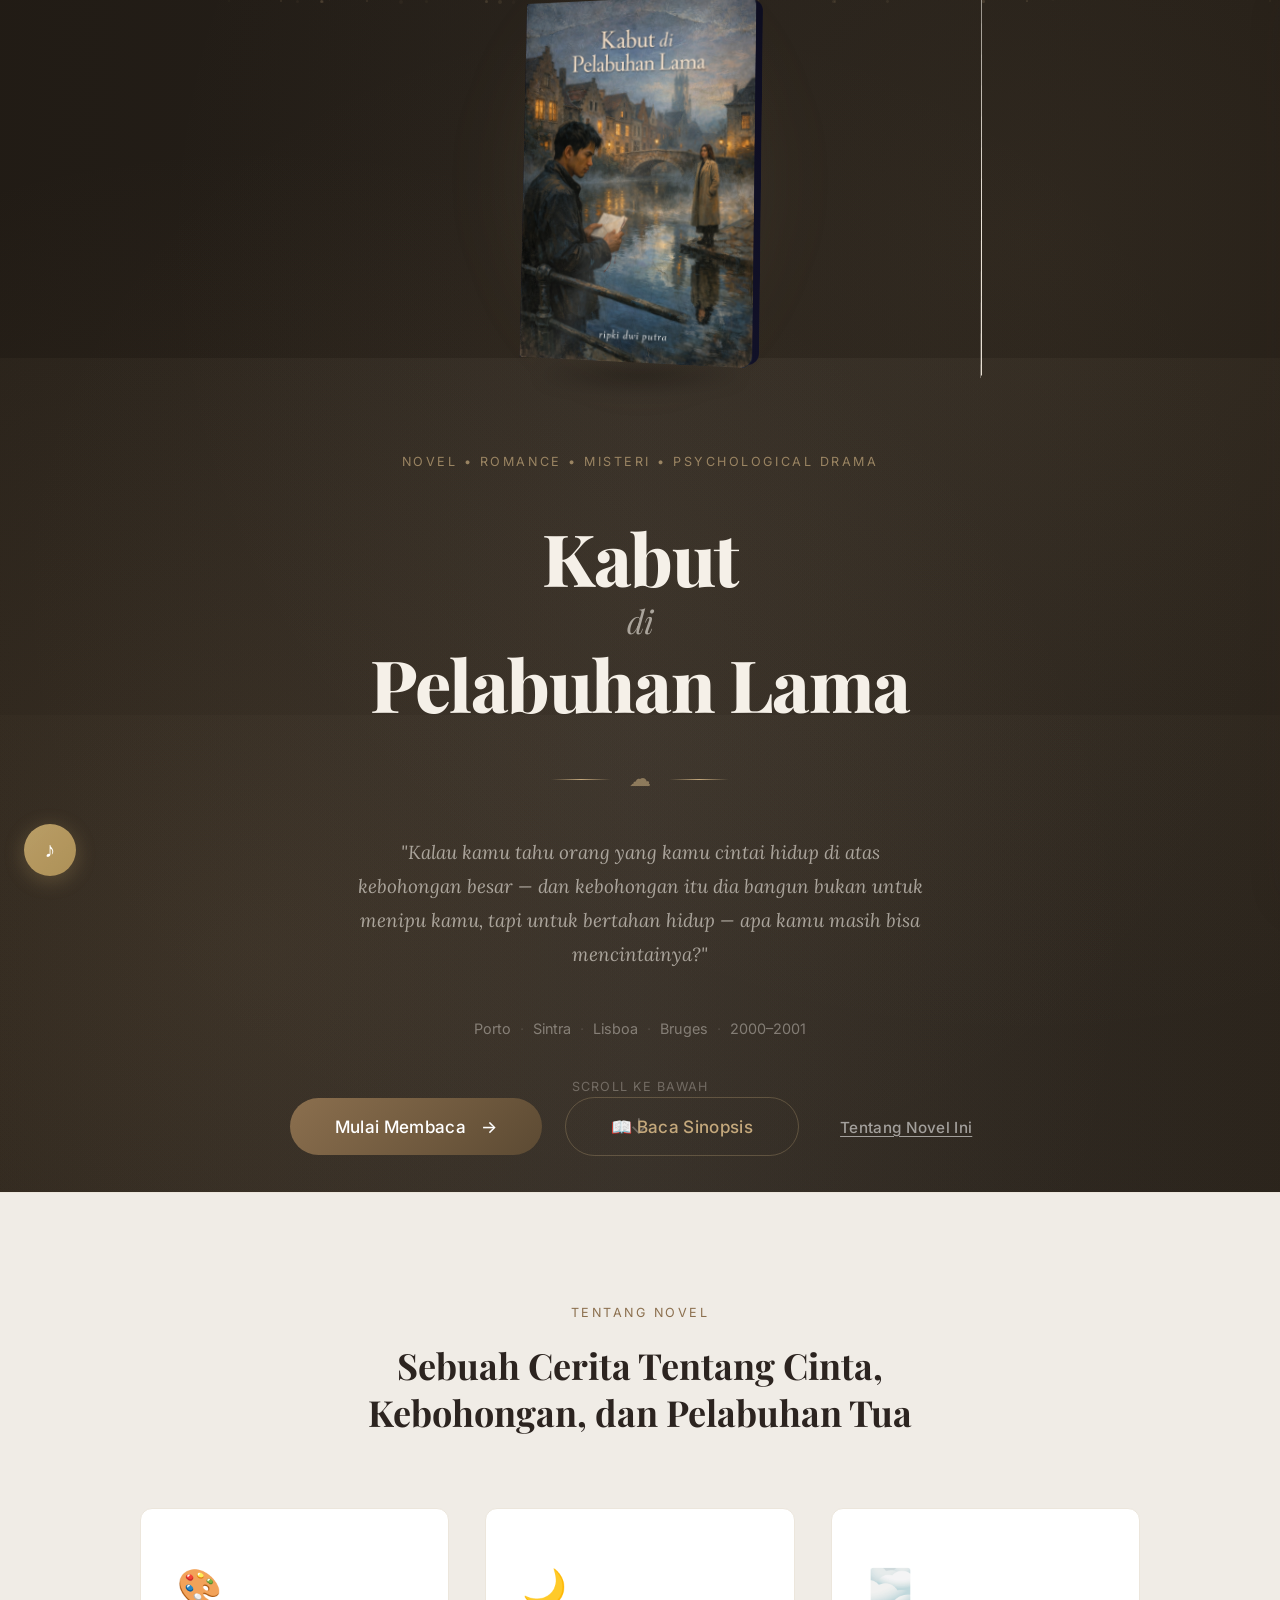
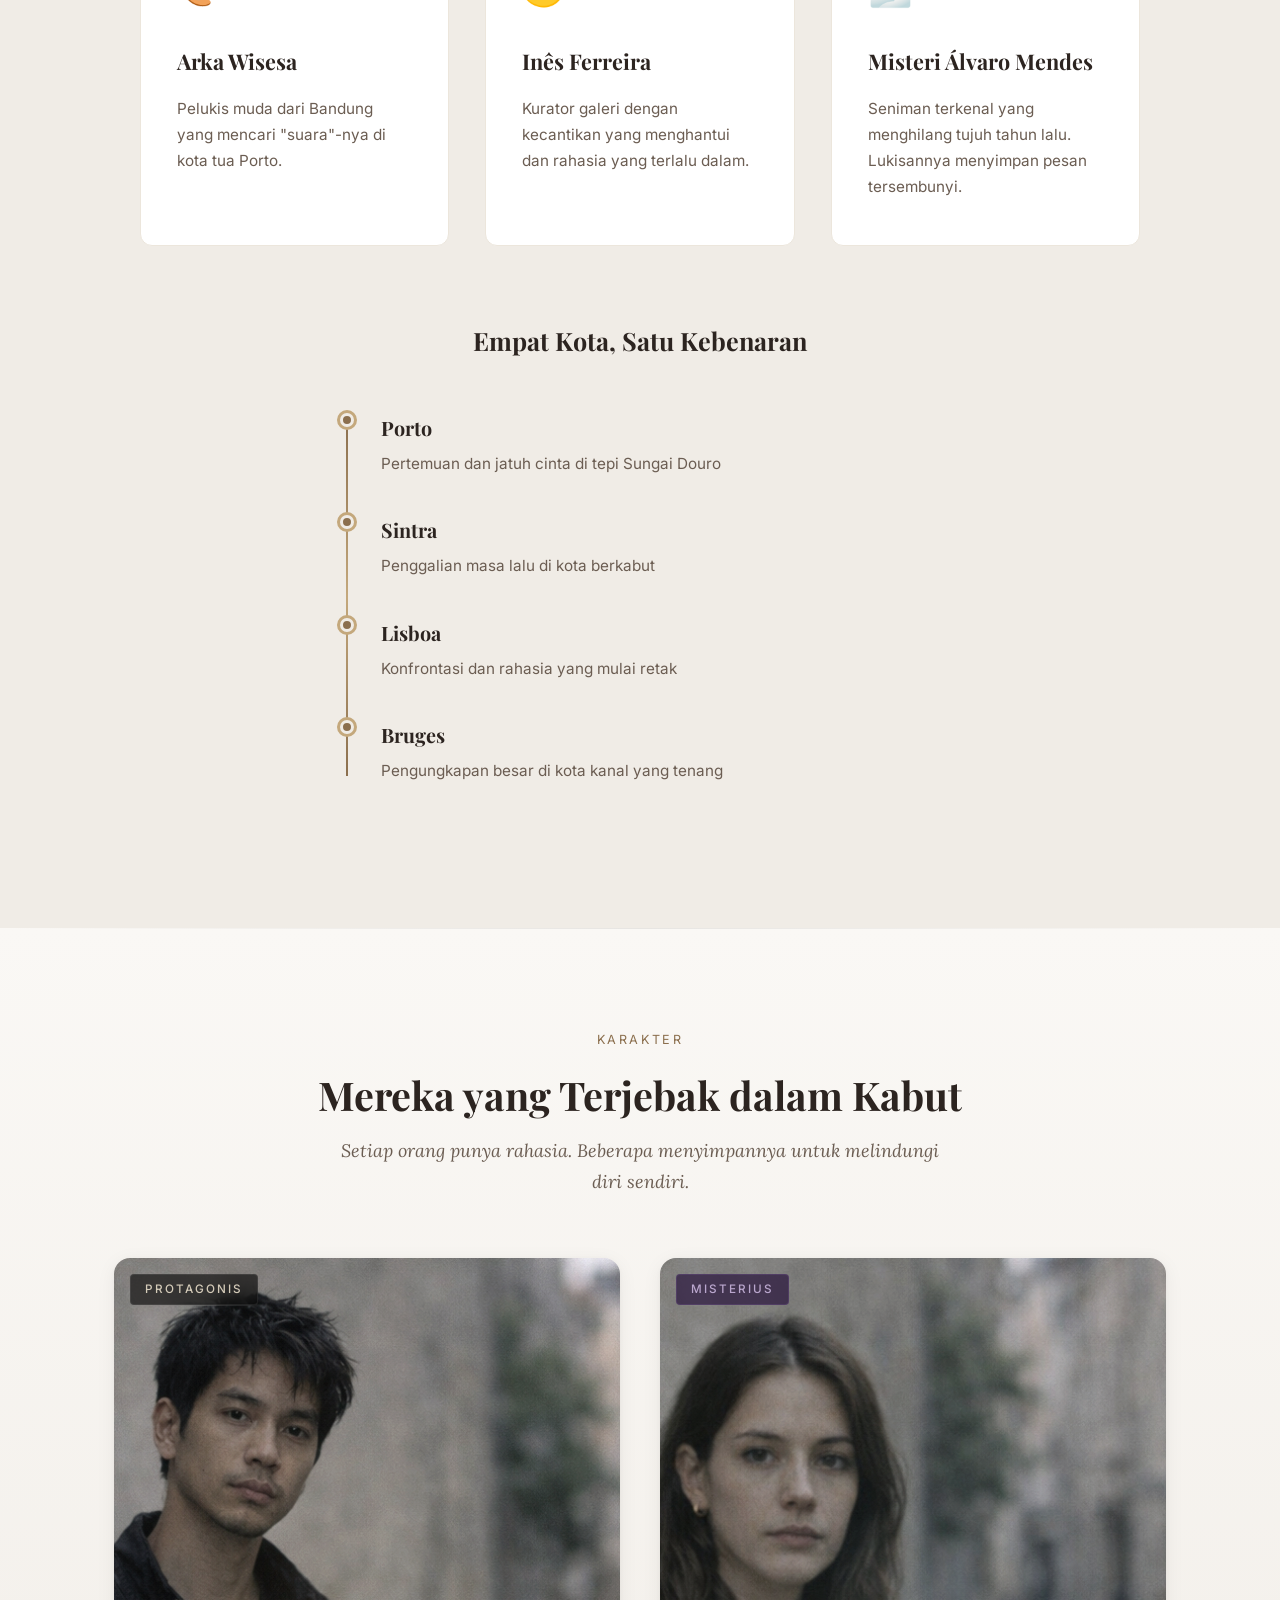
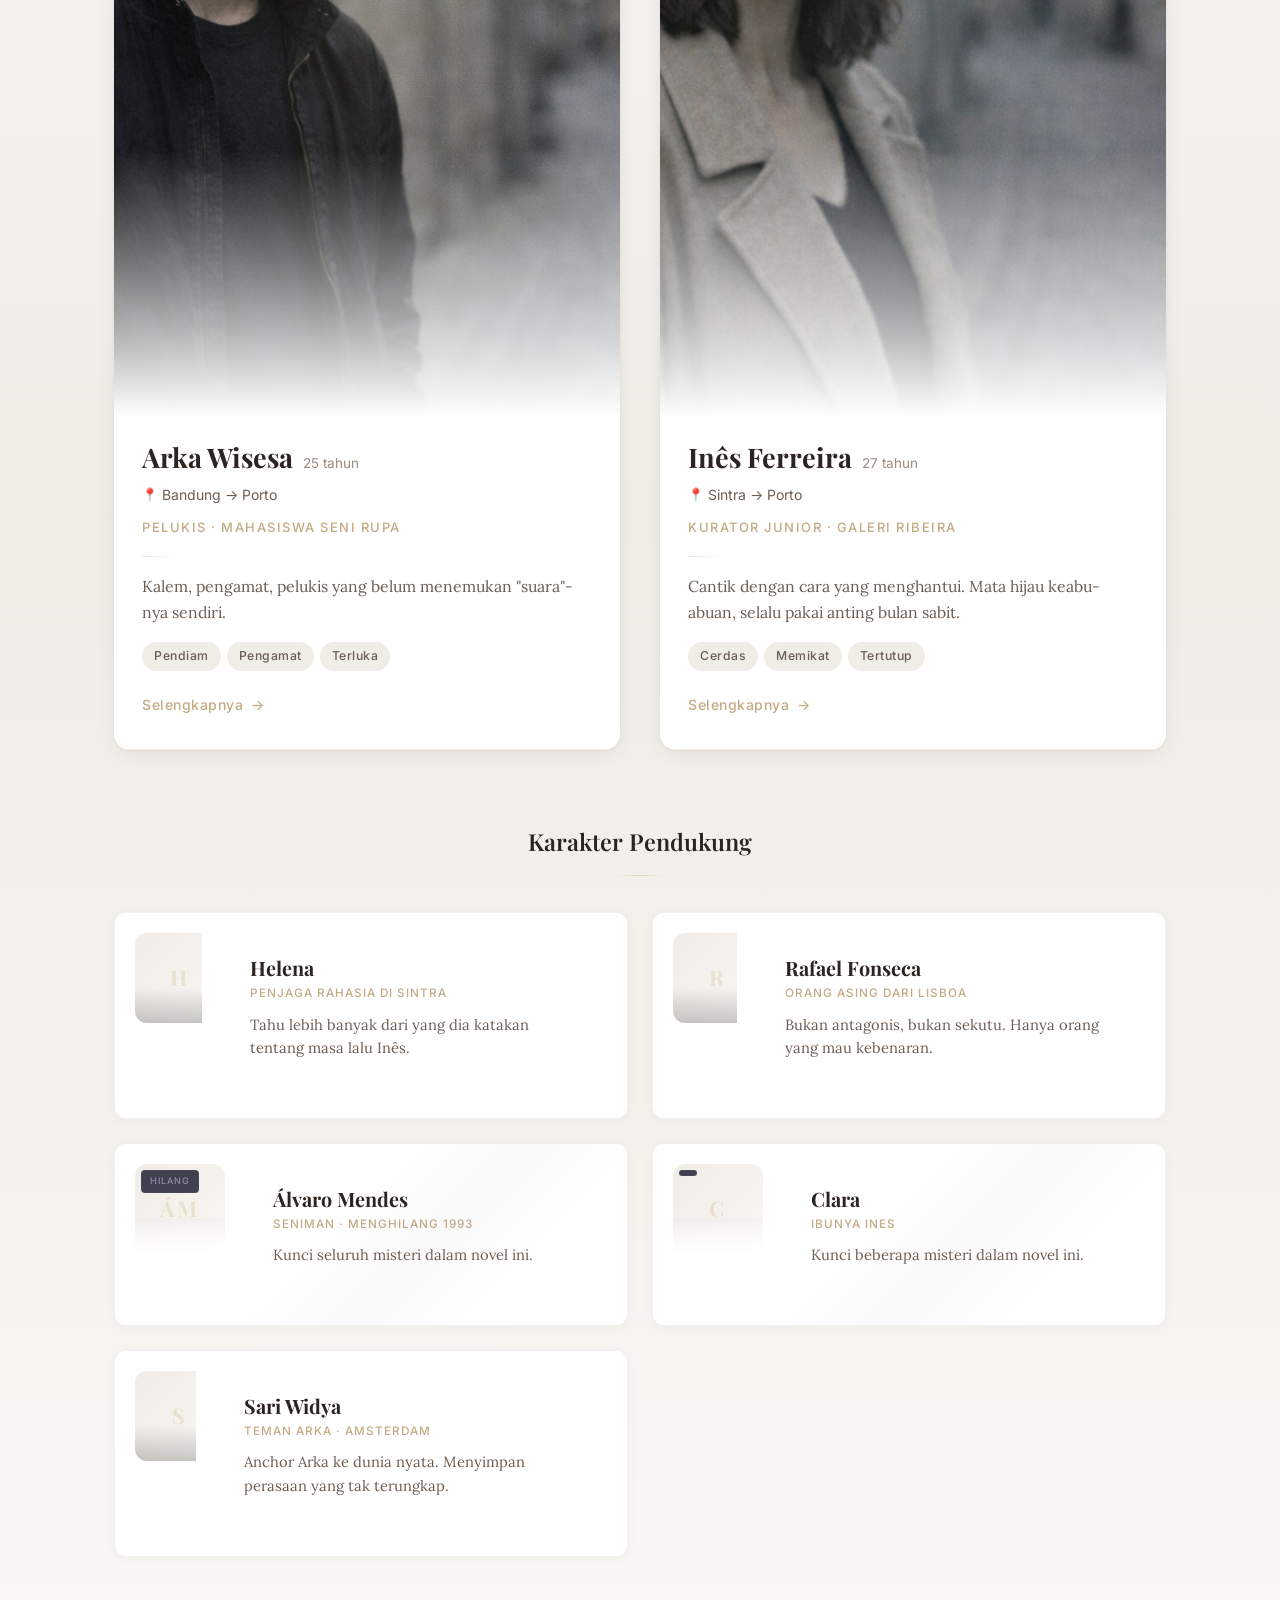
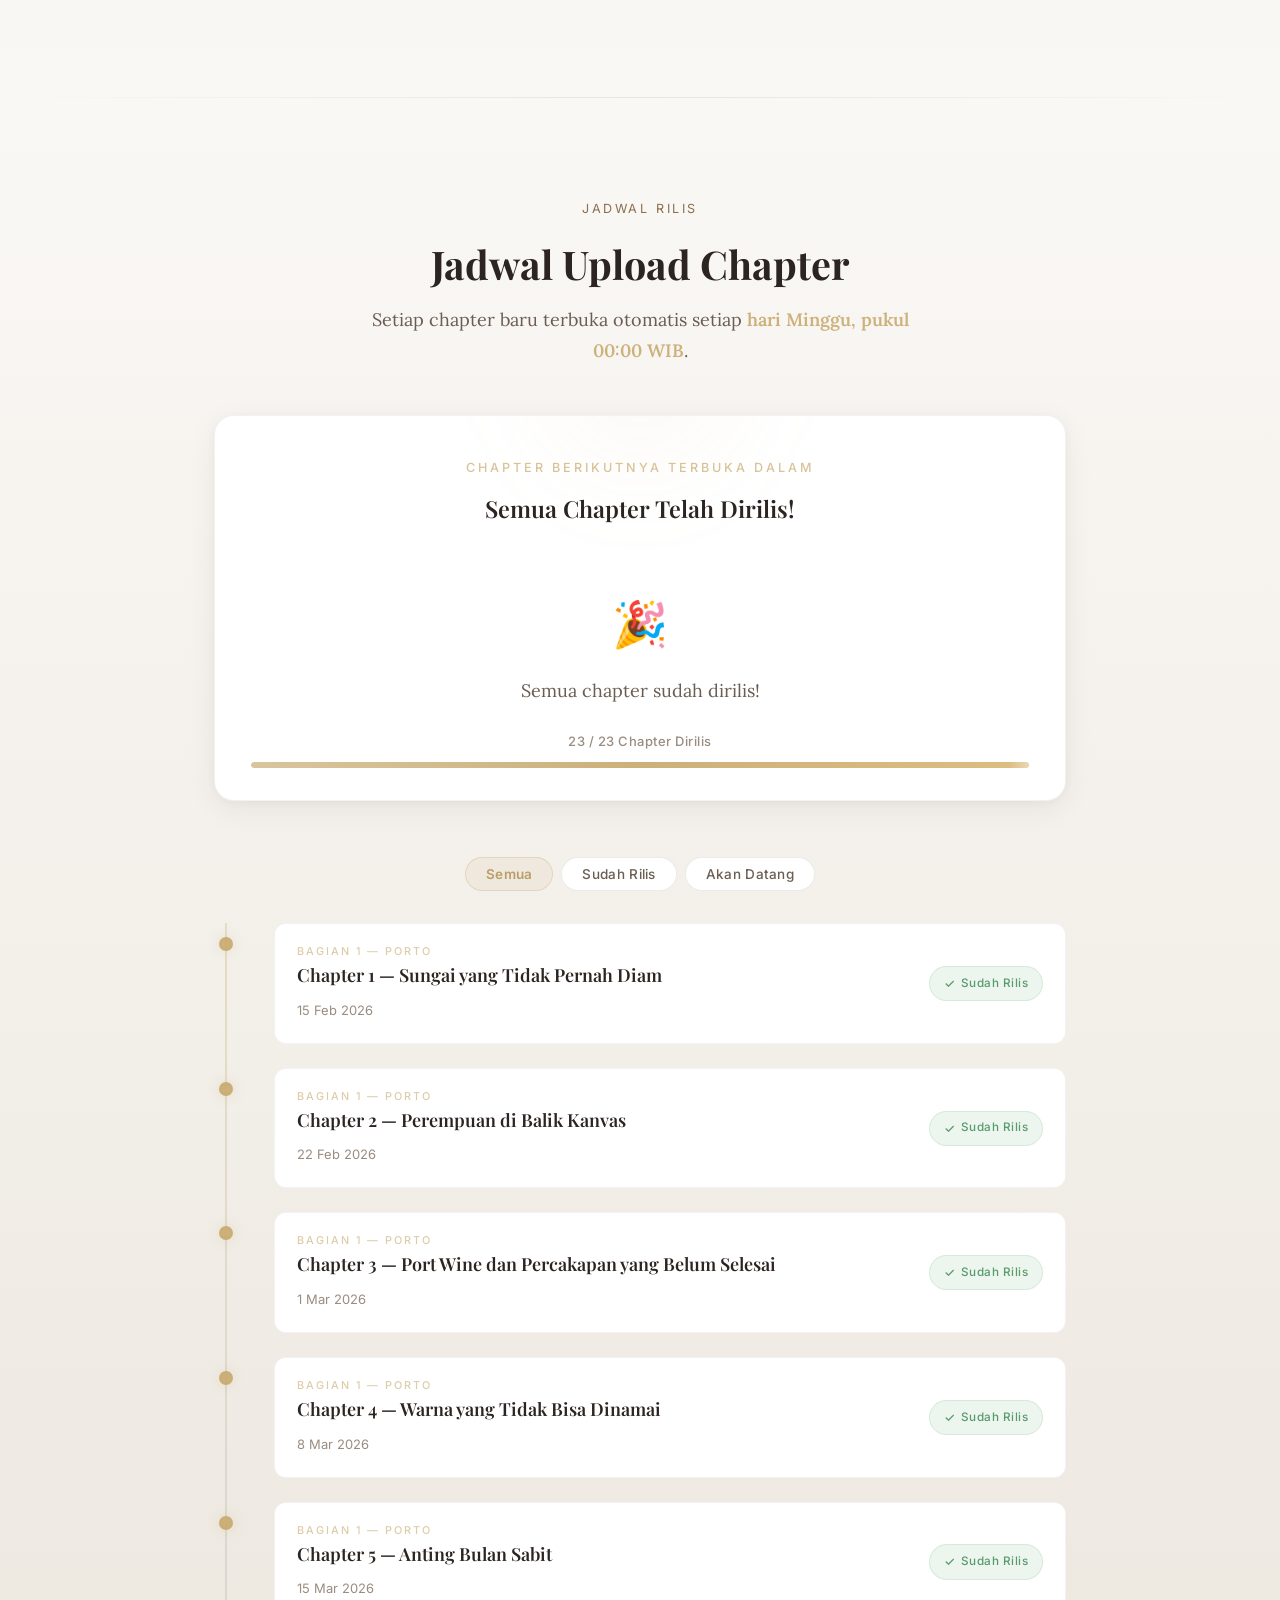
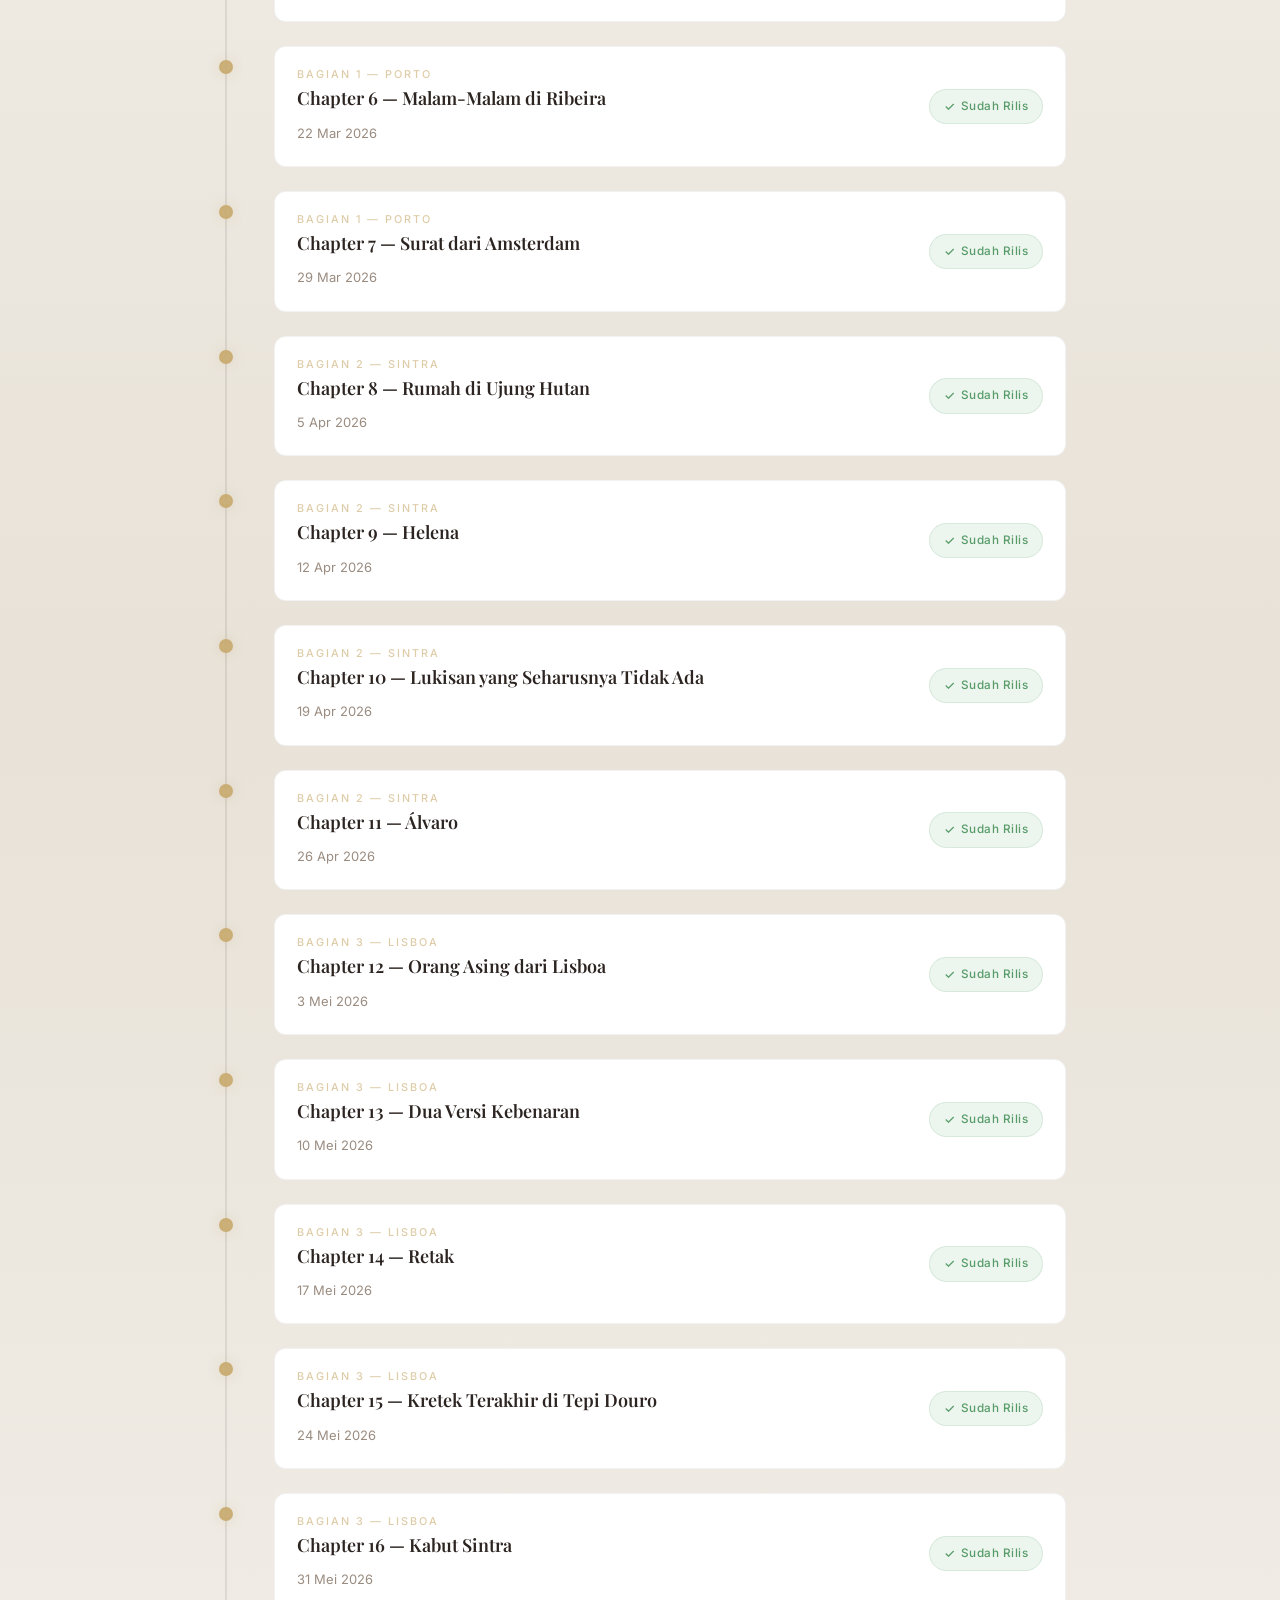
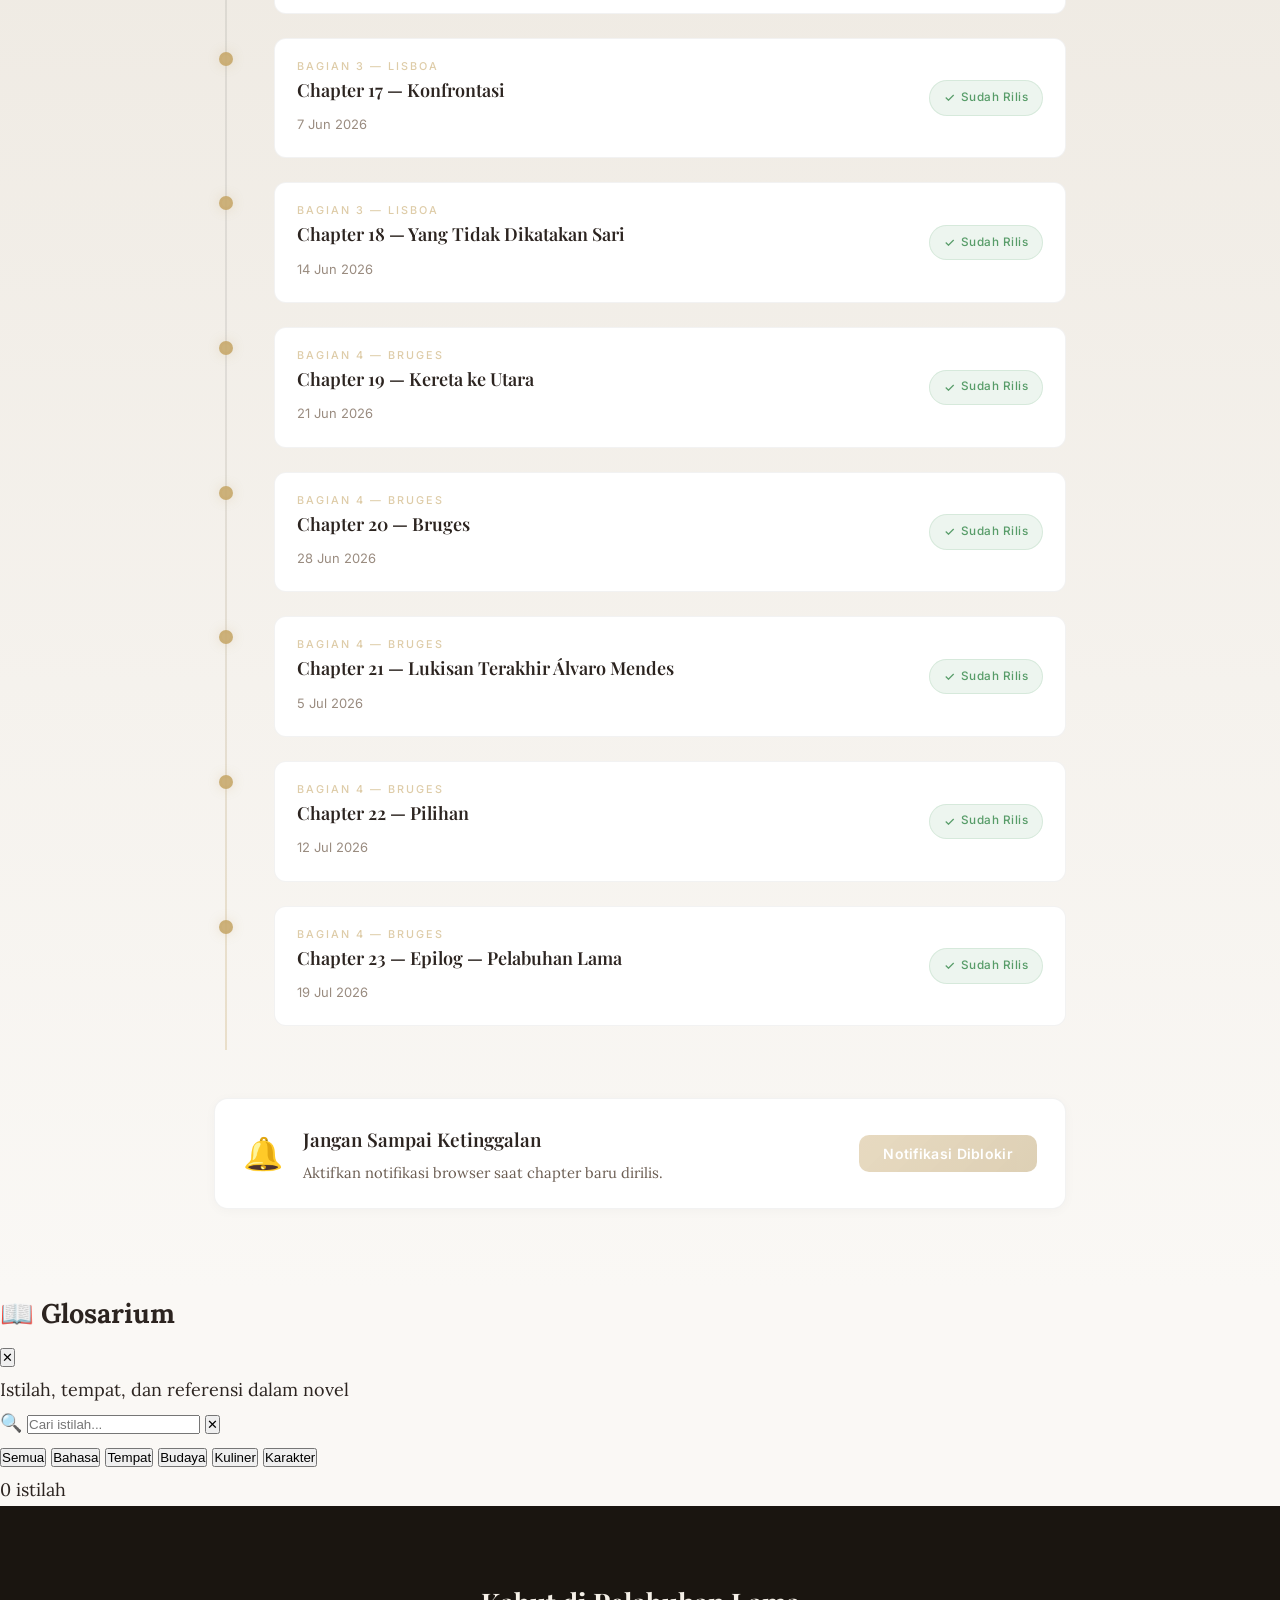
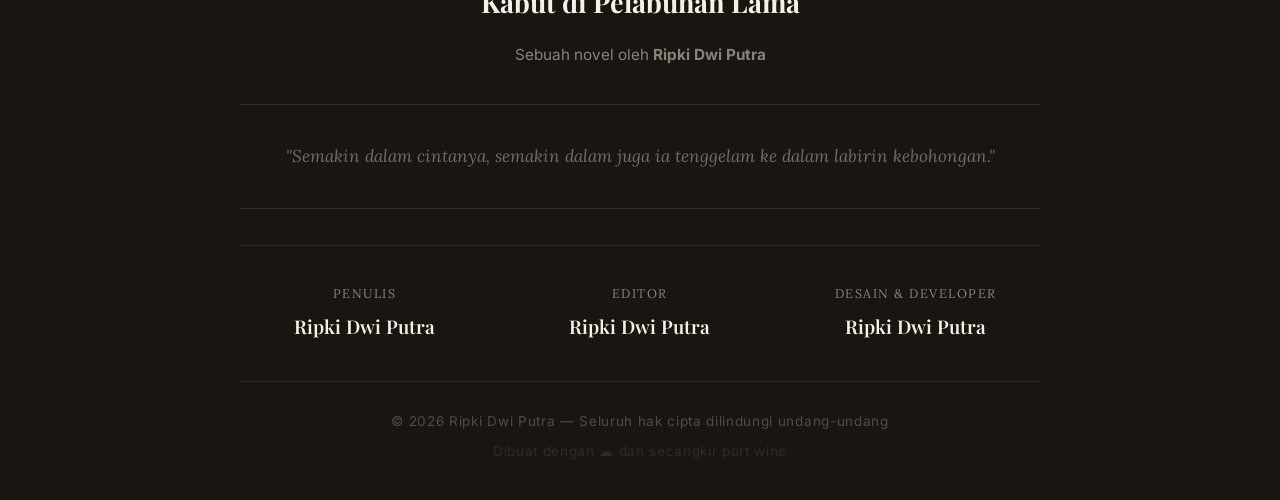
==== commit 8acd145f: "Implement glossary panel in index.html Added glossary panel with search and filter functionality." ====
--- a/index.html
+++ b/index.html
@@ -39,6 +39,9 @@
                 <button class="nav-btn" id="btn-theme" title="Mode Gelap/Terang">
                     <span id="theme-icon">🌙</span>
                 </button>
+             <button class="nav-btn" id="btn-glossary" title="Glosarium">
+        <span>📖</span>
+                  </button>
                 <button class="nav-btn" id="btn-toc" title="Daftar Isi">☰</button>
             </div>
         </div>
@@ -707,6 +710,49 @@
     </div>
 
 </div>
+    <!-- ===== GLOSSARY PANEL ===== -->
+<div class="glossary-overlay" id="glossary-overlay"></div>
+<aside class="glossary-panel" id="glossary-panel">
+
+    <!-- Header -->
+    <div class="glossary-header">
+        <div class="glossary-header-top">
+            <h2 class="glossary-title">📖 Glosarium</h2>
+            <button class="glossary-close" id="glossary-close">✕</button>
+        </div>
+        <p class="glossary-subtitle">Istilah, tempat, dan referensi dalam novel</p>
+
+        <!-- Search -->
+        <div class="glossary-search">
+            <span class="glossary-search-icon">🔍</span>
+            <input type="text" class="glossary-search-input" id="glossary-search" 
+                   placeholder="Cari istilah..." autocomplete="off">
+            <button class="glossary-search-clear" id="glossary-search-clear">✕</button>
+        </div>
+
+        <!-- Category Filter -->
+        <div class="glossary-filters" id="glossary-filters">
+            <button class="glossary-filter-btn active" data-category="all">Semua</button>
+            <button class="glossary-filter-btn" data-category="bahasa">Bahasa</button>
+            <button class="glossary-filter-btn" data-category="tempat">Tempat</button>
+            <button class="glossary-filter-btn" data-category="budaya">Budaya</button>
+            <button class="glossary-filter-btn" data-category="makanan">Kuliner</button>
+            <button class="glossary-filter-btn" data-category="karakter">Karakter</button>
+        </div>
+    </div>
+
+    <!-- Glossary List -->
+    <div class="glossary-list" id="glossary-list">
+        <!-- Di-generate oleh JavaScript -->
+    </div>
+
+    <!-- Footer -->
+    <div class="glossary-footer">
+        <span class="glossary-count" id="glossary-count">0 istilah</span>
+    </div>
+
+</aside>
+<!-- ===== END GLOSSARY ===== -->
 <!-- ===== END FONT PICKER ===== -->
     <!-- FOOTER -->
       <footer id="main-footer">
--- a/css/style.css
+++ b/css/style.css
@@ -6523,4 +6523,637 @@
     .zen-exit-btn {
         transition: opacity 0.2s ease;
     }
-}+}
+/* ============================================================
+   FONT PICKER
+   ============================================================ */
+
+/* --- Trigger Button --- */
+.font-picker-btn {
+    display: inline-flex;
+    align-items: center;
+    justify-content: center;
+    width: 36px;
+    height: 36px;
+    background: rgba(196, 168, 124, 0.08);
+    border: 1px solid rgba(196, 168, 124, 0.15);
+    border-radius: 8px;
+    cursor: pointer;
+    transition: all 0.3s ease;
+    margin-left: 8px;
+}
+
+.font-picker-btn:hover {
+    background: rgba(196, 168, 124, 0.15);
+    border-color: rgba(196, 168, 124, 0.3);
+    box-shadow: 0 0 12px rgba(196, 168, 124, 0.08);
+}
+
+.font-picker-icon {
+    font-family: 'Playfair Display', serif;
+    font-size: 0.85rem;
+    font-weight: 700;
+    color: rgba(196, 168, 124, 0.7);
+    transition: color 0.3s ease;
+}
+
+.font-picker-btn:hover .font-picker-icon {
+    color: rgba(196, 168, 124, 1);
+}
+
+[data-theme="dark"] .font-picker-btn {
+    background: rgba(196, 168, 124, 0.05);
+    border-color: rgba(196, 168, 124, 0.1);
+}
+
+[data-theme="dark"] .font-picker-icon {
+    color: rgba(196, 168, 124, 0.5);
+}
+
+[data-theme="dark"] .font-picker-btn:hover {
+    background: rgba(196, 168, 124, 0.1);
+    border-color: rgba(196, 168, 124, 0.2);
+}
+
+[data-theme="dark"] .font-picker-btn:hover .font-picker-icon {
+    color: rgba(196, 168, 124, 0.9);
+}
+
+/* --- Overlay --- */
+.font-picker-overlay {
+    position: fixed;
+    top: 0;
+    left: 0;
+    width: 100%;
+    height: 100%;
+    background: rgba(0, 0, 0, 0.3);
+    backdrop-filter: blur(4px);
+    -webkit-backdrop-filter: blur(4px);
+    z-index: 10000;
+    opacity: 0;
+    visibility: hidden;
+    transition: all 0.3s ease;
+}
+
+.font-picker-overlay.open {
+    opacity: 1;
+    visibility: visible;
+}
+
+/* --- Panel --- */
+.font-picker-panel {
+    position: fixed;
+    top: 50%;
+    left: 50%;
+    transform: translate(-50%, -50%) scale(0.95);
+    width: 400px;
+    max-width: calc(100vw - 32px);
+    max-height: calc(100vh - 48px);
+    overflow-y: auto;
+    background: #f5f0e8;
+    border: 1px solid rgba(196, 168, 124, 0.15);
+    border-radius: 18px;
+    padding: 28px;
+    z-index: 10001;
+    opacity: 0;
+    visibility: hidden;
+    transition: all 0.35s cubic-bezier(0.25, 0.46, 0.45, 0.94);
+    box-shadow: 
+        0 20px 60px rgba(0, 0, 0, 0.1),
+        0 4px 16px rgba(0, 0, 0, 0.06);
+}
+
+[data-theme="dark"] .font-picker-panel {
+    background: #1e1b17;
+    border-color: rgba(196, 168, 124, 0.08);
+    box-shadow: 
+        0 20px 60px rgba(0, 0, 0, 0.4),
+        0 4px 16px rgba(0, 0, 0, 0.3);
+}
+
+.font-picker-panel.open {
+    opacity: 1;
+    visibility: visible;
+    transform: translate(-50%, -50%) scale(1);
+}
+
+/* Scrollbar */
+.font-picker-panel::-webkit-scrollbar {
+    width: 4px;
+}
+
+.font-picker-panel::-webkit-scrollbar-thumb {
+    background: rgba(196, 168, 124, 0.2);
+    border-radius: 4px;
+}
+
+/* --- Header --- */
+.fp-header {
+    display: flex;
+    align-items: center;
+    justify-content: space-between;
+    margin-bottom: 24px;
+}
+
+.fp-title {
+    font-family: 'Playfair Display', serif;
+    font-size: 1.15rem;
+    font-weight: 600;
+    color: #2a2520;
+    margin: 0;
+}
+
+[data-theme="dark"] .fp-title {
+    color: #e8e0d4;
+}
+
+.fp-close {
+    width: 32px;
+    height: 32px;
+    border-radius: 50%;
+    background: rgba(196, 168, 124, 0.06);
+    border: 1px solid rgba(196, 168, 124, 0.1);
+    color: rgba(196, 168, 124, 0.5);
+    font-size: 0.9rem;
+    cursor: pointer;
+    display: flex;
+    align-items: center;
+    justify-content: center;
+    transition: all 0.2s ease;
+}
+
+.fp-close:hover {
+    background: rgba(196, 168, 124, 0.15);
+    color: rgba(196, 168, 124, 0.9);
+}
+
+/* --- Sections --- */
+.fp-section {
+    margin-bottom: 22px;
+}
+
+.fp-section:last-of-type {
+    margin-bottom: 16px;
+}
+
+.fp-label {
+    display: block;
+    font-family: 'Inter', sans-serif;
+    font-size: 0.62rem;
+    font-weight: 600;
+    letter-spacing: 2.5px;
+    text-transform: uppercase;
+    color: rgba(196, 168, 124, 0.5);
+    margin-bottom: 10px;
+}
+
+/* ============================================================
+   FONT FAMILY OPTIONS
+   ============================================================ */
+
+.fp-font-options {
+    display: grid;
+    grid-template-columns: repeat(3, 1fr);
+    gap: 8px;
+}
+
+.fp-font-btn {
+    display: flex;
+    flex-direction: column;
+    align-items: center;
+    gap: 6px;
+    padding: 14px 8px;
+    background: rgba(196, 168, 124, 0.03);
+    border: 1px solid rgba(196, 168, 124, 0.08);
+    border-radius: 12px;
+    cursor: pointer;
+    transition: all 0.25s ease;
+}
+
+.fp-font-btn:hover {
+    background: rgba(196, 168, 124, 0.08);
+    border-color: rgba(196, 168, 124, 0.15);
+}
+
+.fp-font-btn.active {
+    background: rgba(196, 168, 124, 0.1);
+    border-color: rgba(196, 168, 124, 0.3);
+    box-shadow: 0 0 16px rgba(196, 168, 124, 0.06);
+}
+
+[data-theme="dark"] .fp-font-btn {
+    background: rgba(196, 168, 124, 0.02);
+    border-color: rgba(196, 168, 124, 0.06);
+}
+
+[data-theme="dark"] .fp-font-btn.active {
+    background: rgba(196, 168, 124, 0.08);
+    border-color: rgba(196, 168, 124, 0.2);
+}
+
+.fp-font-preview {
+    font-size: 1.6rem;
+    font-weight: 700;
+    color: #2a2520;
+    line-height: 1;
+}
+
+[data-theme="dark"] .fp-font-preview {
+    color: #e8e0d4;
+}
+
+.fp-preview-serif { font-family: 'Playfair Display', 'Lora', Georgia, serif; }
+.fp-preview-sans { font-family: 'Inter', -apple-system, Helvetica, sans-serif; }
+.fp-preview-mono { font-family: 'Courier New', 'Fira Code', monospace; }
+
+.fp-font-name {
+    font-family: 'Inter', sans-serif;
+    font-size: 0.7rem;
+    font-weight: 600;
+    color: #5a4e40;
+}
+
+[data-theme="dark"] .fp-font-name {
+    color: #a89a8a;
+}
+
+.fp-font-btn.active .fp-font-name {
+    color: rgba(196, 168, 124, 0.9);
+}
+
+.fp-font-desc {
+    font-family: 'Inter', sans-serif;
+    font-size: 0.55rem;
+    color: #8b7f70;
+    letter-spacing: 0.3px;
+}
+
+[data-theme="dark"] .fp-font-desc {
+    color: #6e6258;
+}
+
+/* ============================================================
+   FONT SIZE CONTROLS
+   ============================================================ */
+
+.fp-size-controls {
+    display: flex;
+    align-items: center;
+    gap: 10px;
+}
+
+.fp-size-btn {
+    width: 34px;
+    height: 34px;
+    border-radius: 8px;
+    background: rgba(196, 168, 124, 0.06);
+    border: 1px solid rgba(196, 168, 124, 0.1);
+    color: rgba(196, 168, 124, 0.6);
+    font-family: 'Inter', sans-serif;
+    font-size: 0.72rem;
+    font-weight: 700;
+    cursor: pointer;
+    display: flex;
+    align-items: center;
+    justify-content: center;
+    transition: all 0.2s ease;
+    flex-shrink: 0;
+}
+
+.fp-size-btn:hover {
+    background: rgba(196, 168, 124, 0.15);
+    border-color: rgba(196, 168, 124, 0.25);
+    color: rgba(196, 168, 124, 1);
+}
+
+[data-theme="dark"] .fp-size-btn {
+    background: rgba(196, 168, 124, 0.04);
+    border-color: rgba(196, 168, 124, 0.08);
+    color: rgba(196, 168, 124, 0.4);
+}
+
+.fp-size-slider-wrapper {
+    flex: 1;
+    display: flex;
+    flex-direction: column;
+    align-items: center;
+    gap: 4px;
+}
+
+/* Range Slider */
+.fp-size-slider {
+    width: 100%;
+    height: 4px;
+    -webkit-appearance: none;
+    appearance: none;
+    background: rgba(196, 168, 124, 0.12);
+    border-radius: 4px;
+    outline: none;
+    cursor: pointer;
+}
+
+.fp-size-slider::-webkit-slider-thumb {
+    -webkit-appearance: none;
+    width: 16px;
+    height: 16px;
+    border-radius: 50%;
+    background: rgba(196, 168, 124, 0.8);
+    border: 2px solid #f5f0e8;
+    cursor: pointer;
+    box-shadow: 0 2px 6px rgba(0, 0, 0, 0.1);
+    transition: all 0.2s ease;
+}
+
+.fp-size-slider::-webkit-slider-thumb:hover {
+    background: rgba(196, 168, 124, 1);
+    transform: scale(1.2);
+    box-shadow: 0 2px 10px rgba(196, 168, 124, 0.3);
+}
+
+[data-theme="dark"] .fp-size-slider {
+    background: rgba(196, 168, 124, 0.06);
+}
+
+[data-theme="dark"] .fp-size-slider::-webkit-slider-thumb {
+    border-color: #1e1b17;
+}
+
+/* Firefox */
+.fp-size-slider::-moz-range-thumb {
+    width: 16px;
+    height: 16px;
+    border-radius: 50%;
+    background: rgba(196, 168, 124, 0.8);
+    border: 2px solid #f5f0e8;
+    cursor: pointer;
+}
+
+.fp-size-value {
+    font-family: 'Inter', sans-serif;
+    font-size: 0.6rem;
+    font-weight: 500;
+    color: rgba(196, 168, 124, 0.5);
+}
+
+/* ============================================================
+   LINE HEIGHT OPTIONS
+   ============================================================ */
+
+.fp-line-options {
+    display: grid;
+    grid-template-columns: repeat(3, 1fr);
+    gap: 8px;
+}
+
+.fp-line-btn {
+    display: flex;
+    flex-direction: column;
+    align-items: center;
+    gap: 4px;
+    padding: 10px 8px;
+    background: rgba(196, 168, 124, 0.03);
+    border: 1px solid rgba(196, 168, 124, 0.08);
+    border-radius: 10px;
+    cursor: pointer;
+    transition: all 0.2s ease;
+    font-family: 'Inter', sans-serif;
+    font-size: 0.65rem;
+    color: #5a4e40;
+}
+
+.fp-line-btn:hover {
+    background: rgba(196, 168, 124, 0.08);
+    border-color: rgba(196, 168, 124, 0.15);
+}
+
+.fp-line-btn.active {
+    background: rgba(196, 168, 124, 0.1);
+    border-color: rgba(196, 168, 124, 0.3);
+}
+
+[data-theme="dark"] .fp-line-btn {
+    background: rgba(196, 168, 124, 0.02);
+    border-color: rgba(196, 168, 124, 0.06);
+    color: #a89a8a;
+}
+
+[data-theme="dark"] .fp-line-btn.active {
+    background: rgba(196, 168, 124, 0.08);
+    border-color: rgba(196, 168, 124, 0.2);
+}
+
+.fp-line-icon {
+    font-size: 1.1rem;
+    color: rgba(196, 168, 124, 0.5);
+}
+
+.fp-line-btn.active .fp-line-icon {
+    color: rgba(196, 168, 124, 0.9);
+}
+
+/* ============================================================
+   TEXT WIDTH OPTIONS
+   ============================================================ */
+
+.fp-width-options {
+    display: grid;
+    grid-template-columns: repeat(3, 1fr);
+    gap: 8px;
+}
+
+.fp-width-btn {
+    padding: 10px 8px;
+    background: rgba(196, 168, 124, 0.03);
+    border: 1px solid rgba(196, 168, 124, 0.08);
+    border-radius: 10px;
+    cursor: pointer;
+    transition: all 0.2s ease;
+    font-family: 'Inter', sans-serif;
+    font-size: 0.65rem;
+    font-weight: 500;
+    color: #5a4e40;
+    text-align: center;
+}
+
+.fp-width-btn:hover {
+    background: rgba(196, 168, 124, 0.08);
+    border-color: rgba(196, 168, 124, 0.15);
+}
+
+.fp-width-btn.active {
+    background: rgba(196, 168, 124, 0.1);
+    border-color: rgba(196, 168, 124, 0.3);
+}
+
+[data-theme="dark"] .fp-width-btn {
+    background: rgba(196, 168, 124, 0.02);
+    border-color: rgba(196, 168, 124, 0.06);
+    color: #a89a8a;
+}
+
+[data-theme="dark"] .fp-width-btn.active {
+    background: rgba(196, 168, 124, 0.08);
+    border-color: rgba(196, 168, 124, 0.2);
+}
+
+/* ============================================================
+   TEXT ALIGN OPTIONS
+   ============================================================ */
+
+.fp-align-options {
+    display: flex;
+    gap: 8px;
+}
+
+.fp-align-btn {
+    flex: 1;
+    padding: 10px;
+    background: rgba(196, 168, 124, 0.03);
+    border: 1px solid rgba(196, 168, 124, 0.08);
+    border-radius: 10px;
+    cursor: pointer;
+    transition: all 0.2s ease;
+    font-size: 1rem;
+    color: #5a4e40;
+    text-align: center;
+}
+
+.fp-align-btn:hover {
+    background: rgba(196, 168, 124, 0.08);
+    border-color: rgba(196, 168, 124, 0.15);
+}
+
+.fp-align-btn.active {
+    background: rgba(196, 168, 124, 0.1);
+    border-color: rgba(196, 168, 124, 0.3);
+}
+
+[data-theme="dark"] .fp-align-btn {
+    background: rgba(196, 168, 124, 0.02);
+    border-color: rgba(196, 168, 124, 0.06);
+    color: #a89a8a;
+}
+
+[data-theme="dark"] .fp-align-btn.active {
+    background: rgba(196, 168, 124, 0.08);
+    border-color: rgba(196, 168, 124, 0.2);
+}
+
+/* ============================================================
+   PREVIEW BOX
+   ============================================================ */
+
+.fp-preview-box {
+    padding: 16px 18px;
+    background: rgba(196, 168, 124, 0.03);
+    border: 1px solid rgba(196, 168, 124, 0.08);
+    border-radius: 10px;
+    transition: all 0.3s ease;
+}
+
+[data-theme="dark"] .fp-preview-box {
+    background: rgba(196, 168, 124, 0.02);
+    border-color: rgba(196, 168, 124, 0.06);
+}
+
+.fp-preview-box p {
+    font-family: 'Lora', serif;
+    font-size: 0.88rem;
+    line-height: 1.8;
+    color: #3d362e;
+    margin: 0;
+}
+
+[data-theme="dark"] .fp-preview-box p {
+    color: #a89a8a;
+}
+
+/* ============================================================
+   RESET BUTTON
+   ============================================================ */
+
+.fp-footer {
+    text-align: center;
+    padding-top: 8px;
+}
+
+.fp-reset-btn {
+    padding: 8px 20px;
+    background: none;
+    border: 1px solid rgba(196, 168, 124, 0.12);
+    border-radius: 8px;
+    font-family: 'Inter', sans-serif;
+    font-size: 0.7rem;
+    font-weight: 500;
+    color: rgba(196, 168, 124, 0.5);
+    cursor: pointer;
+    transition: all 0.2s ease;
+}
+
+.fp-reset-btn:hover {
+    background: rgba(196, 168, 124, 0.08);
+    border-color: rgba(196, 168, 124, 0.25);
+    color: rgba(196, 168, 124, 0.9);
+}
+
+/* ============================================================
+   READER FONT CLASSES (Applied to #chapter-content)
+   ============================================================ */
+
+/* Font Families */
+.reader-font-serif { font-family: 'Lora', Georgia, 'Times New Roman', serif !important; }
+.reader-font-sans { font-family: 'Inter', -apple-system, 'Segoe UI', Helvetica, sans-serif !important; }
+.reader-font-mono { font-family: 'Courier New', 'Fira Mono', 'Consolas', monospace !important; }
+
+.reader-font-serif p,
+.reader-font-serif blockquote { font-family: 'Lora', Georgia, serif !important; }
+
+.reader-font-sans p,
+.reader-font-sans blockquote { font-family: 'Inter', -apple-system, sans-serif !important; }
+
+.reader-font-mono p,
+.reader-font-mono blockquote { font-family: 'Courier New', 'Fira Mono', monospace !important; }
+
+/* Line Heights */
+.reader-line-compact p { line-height: 1.6 !important; }
+.reader-line-normal p { line-height: 1.9 !important; }
+.reader-line-relaxed p { line-height: 2.3 !important; }
+
+/* Text Width */
+.reader-width-narrow .reader-inner { max-width: 560px !important; }
+.reader-width-normal .reader-inner { max-width: 720px !important; }
+.reader-width-wide .reader-inner { max-width: 900px !important; }
+
+/* Text Align */
+.reader-align-left p { text-align: left !important; }
+.reader-align-justify p { text-align: justify !important; text-justify: inter-word !important; }
+
+/* ============================================================
+   RESPONSIVE
+   ============================================================ */
+
+@media (max-width: 480px) {
+    .font-picker-panel {
+        width: calc(100vw - 24px);
+        padding: 20px;
+        border-radius: 14px;
+        max-height: calc(100vh - 32px);
+    }
+
+    .fp-font-options {
+        grid-template-columns: repeat(3, 1fr);
+        gap: 6px;
+    }
+
+    .fp-font-btn {
+        padding: 10px 6px;
+    }
+
+    .fp-font-preview {
+        font-size: 1.3rem;
+    }
+
+    .fp-font-desc {
+        display: none;
+    }
+}
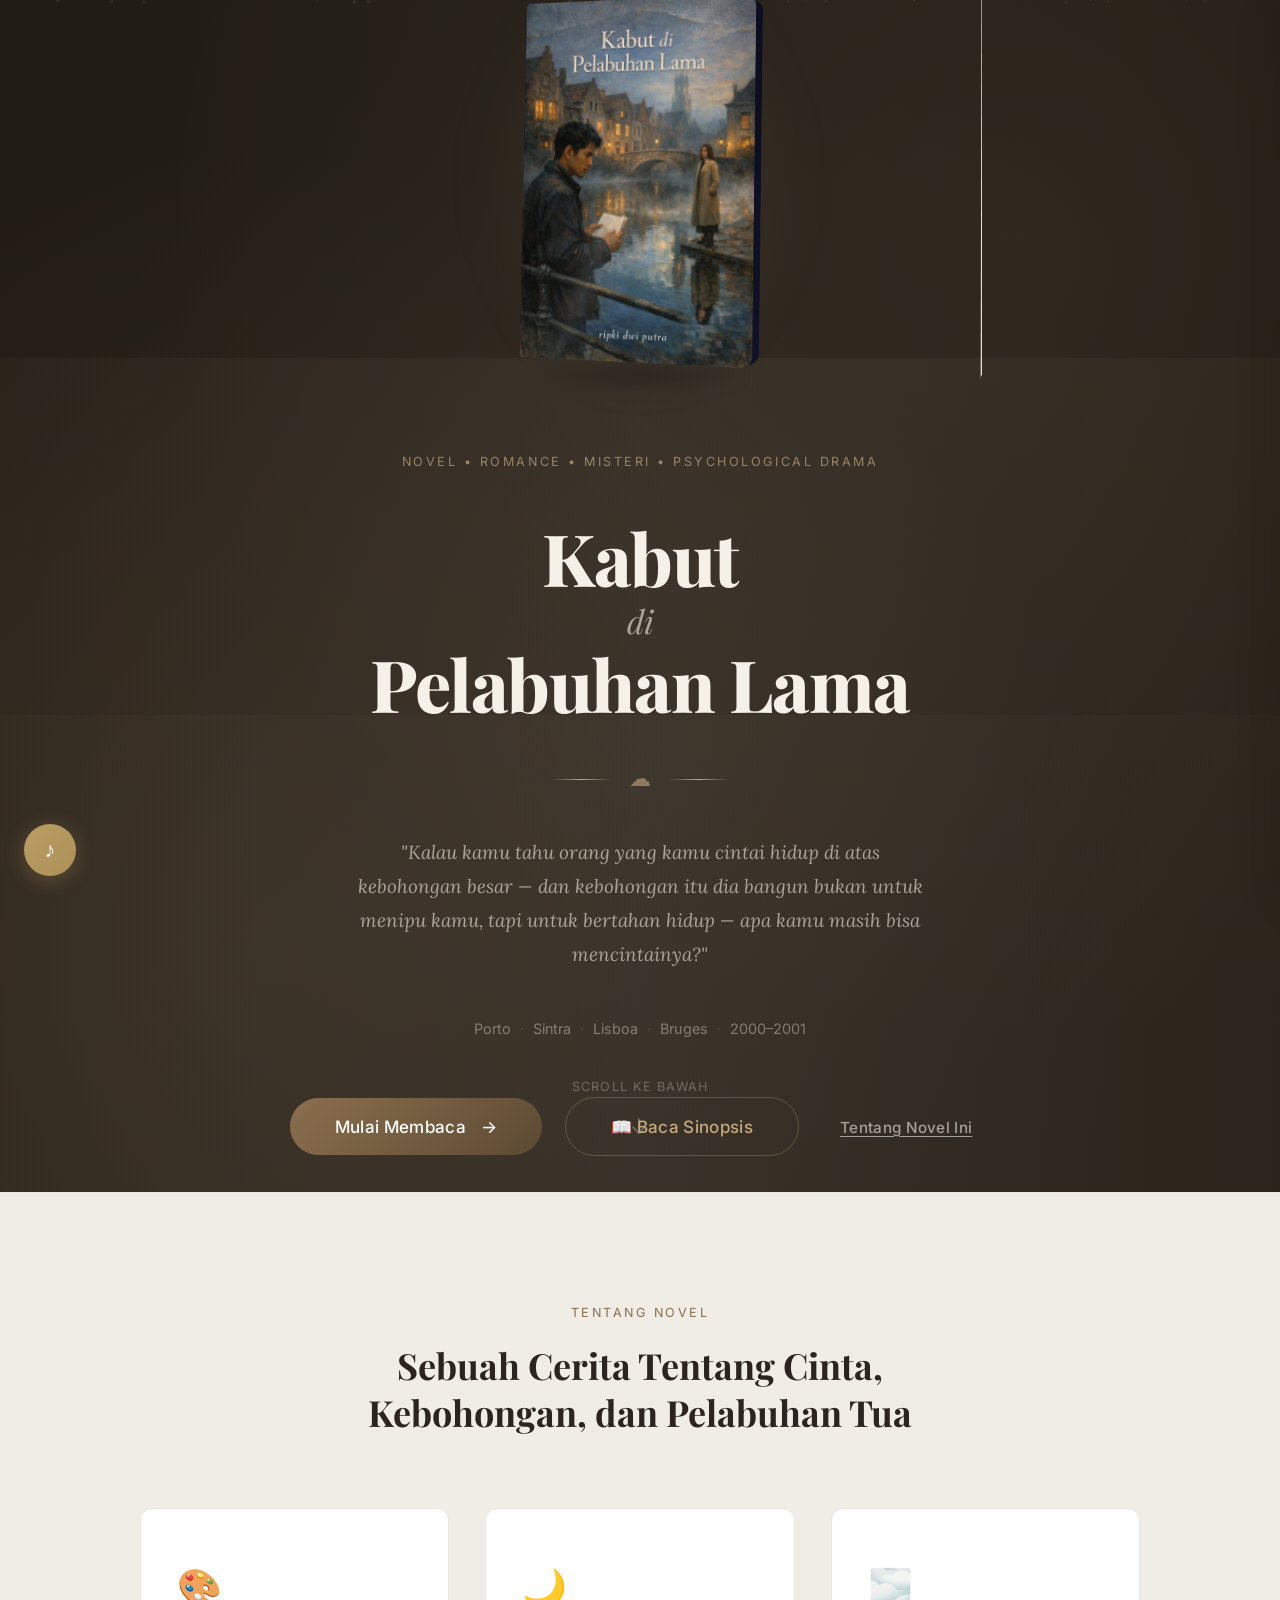
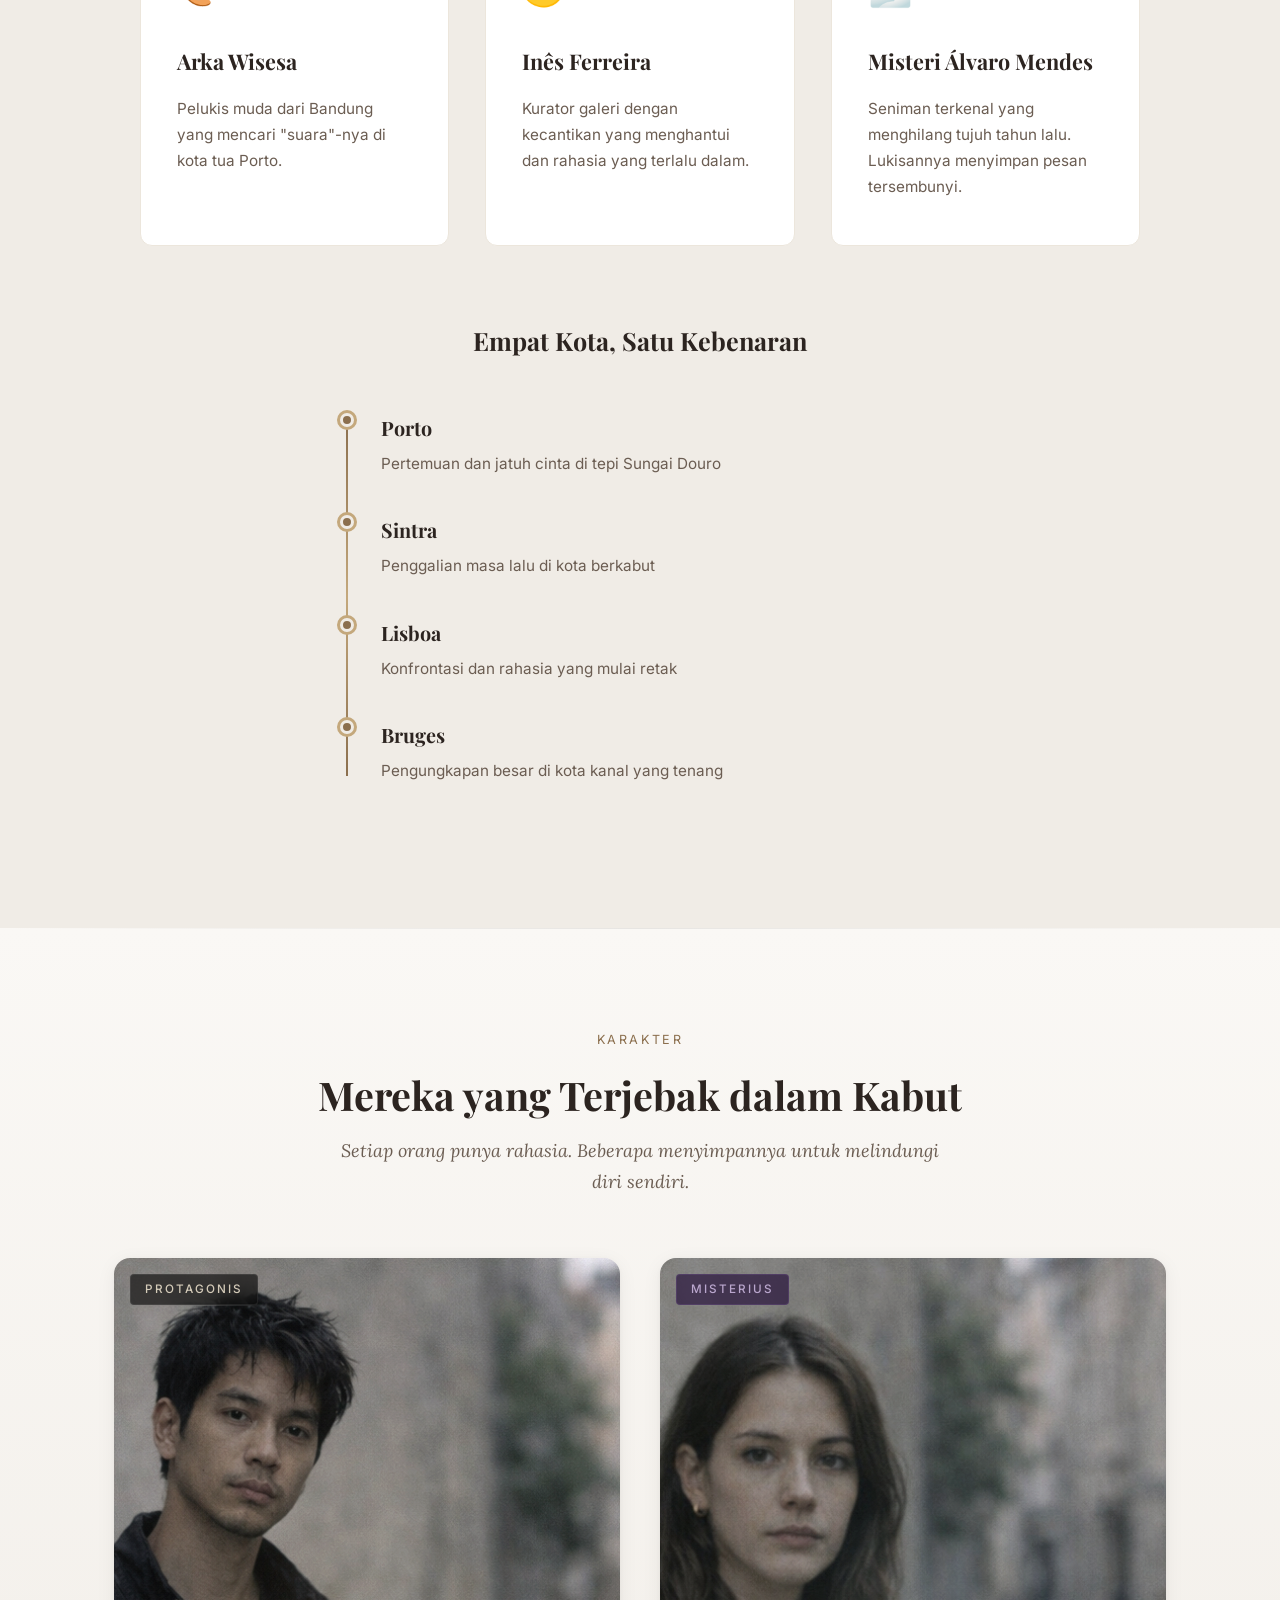
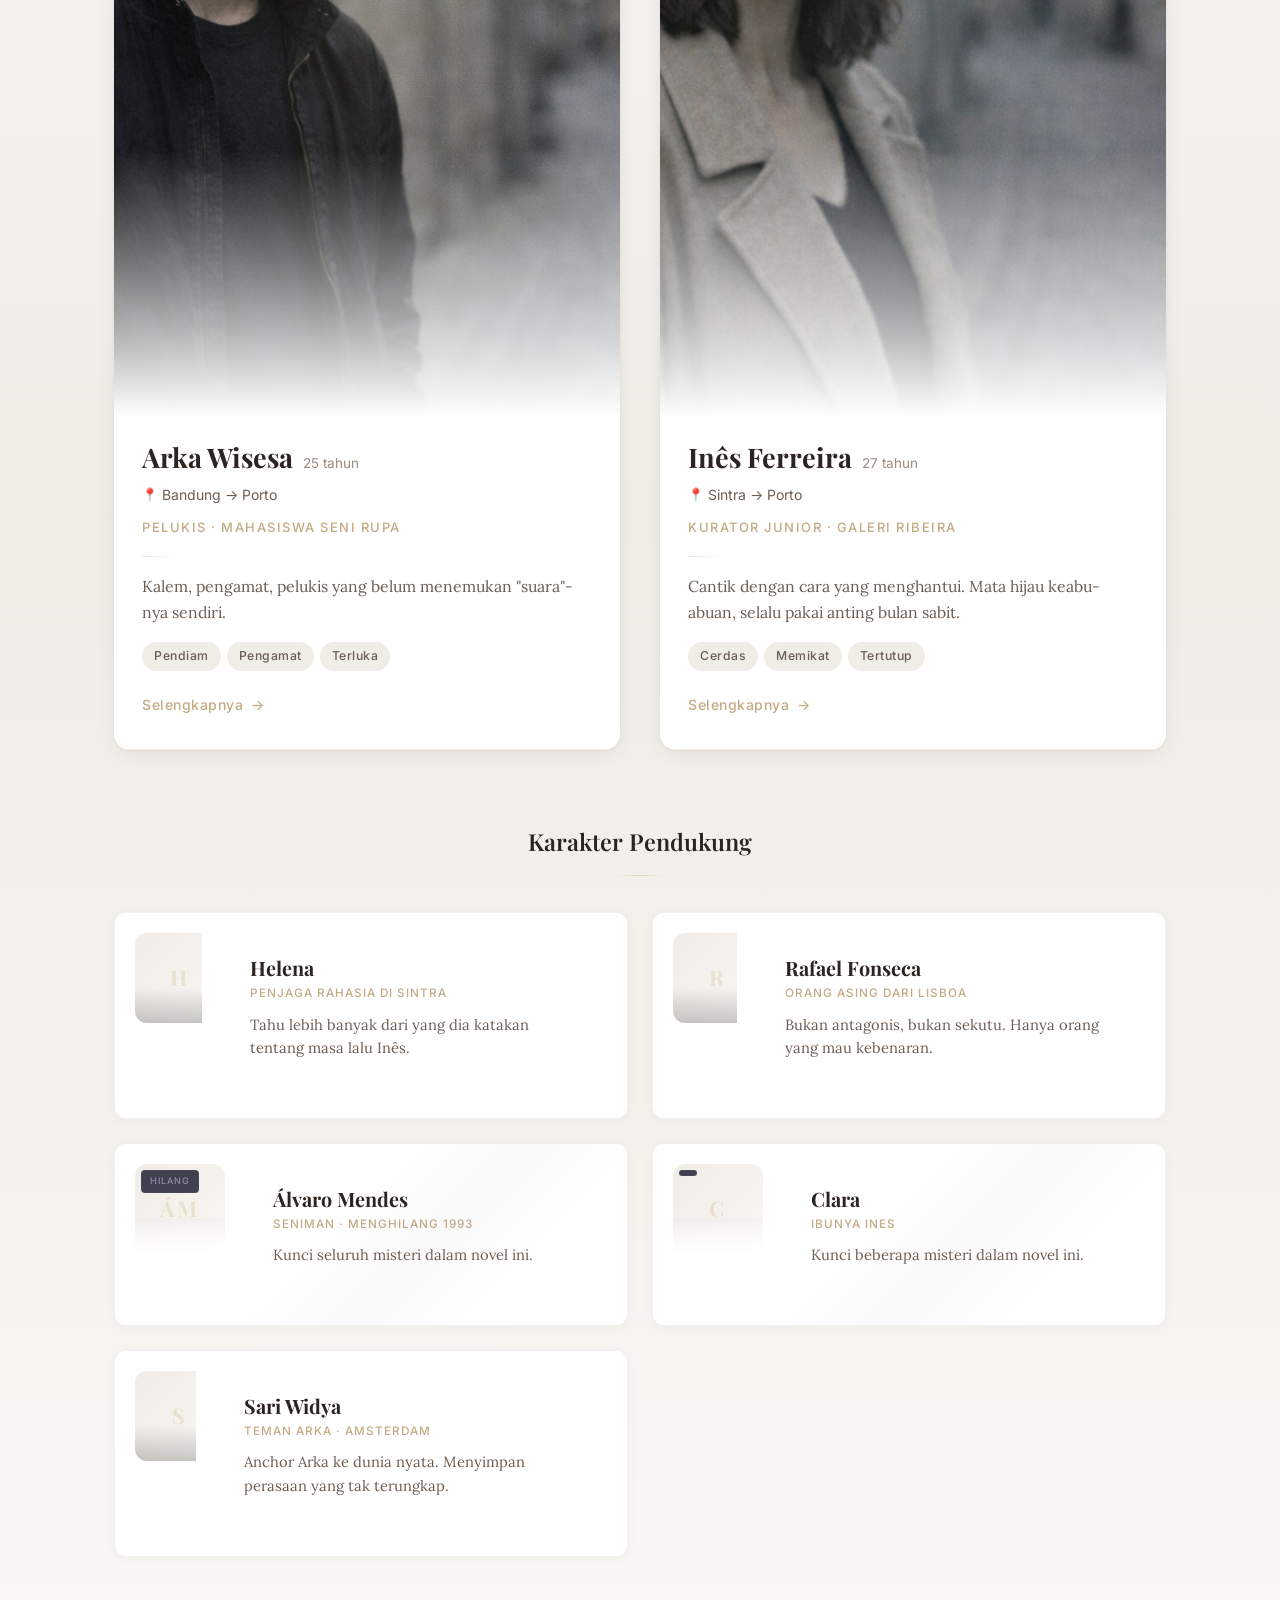
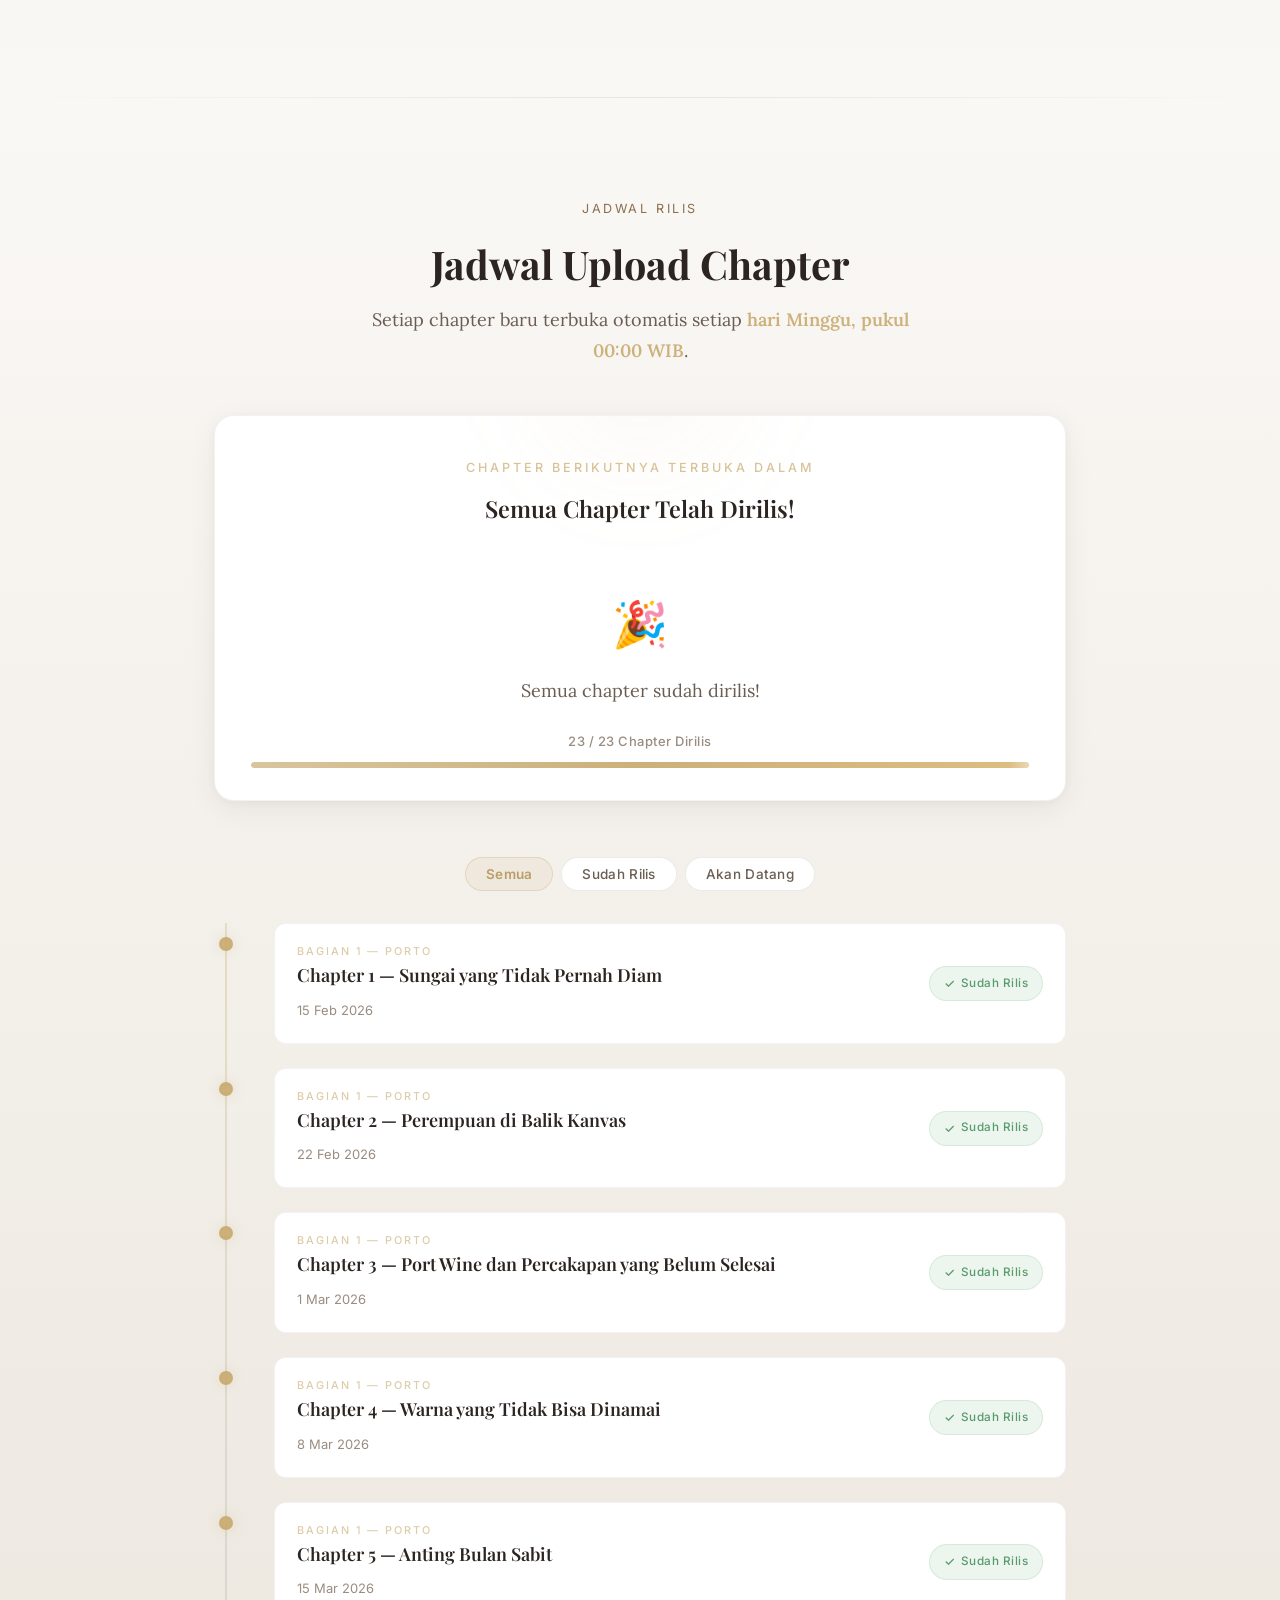
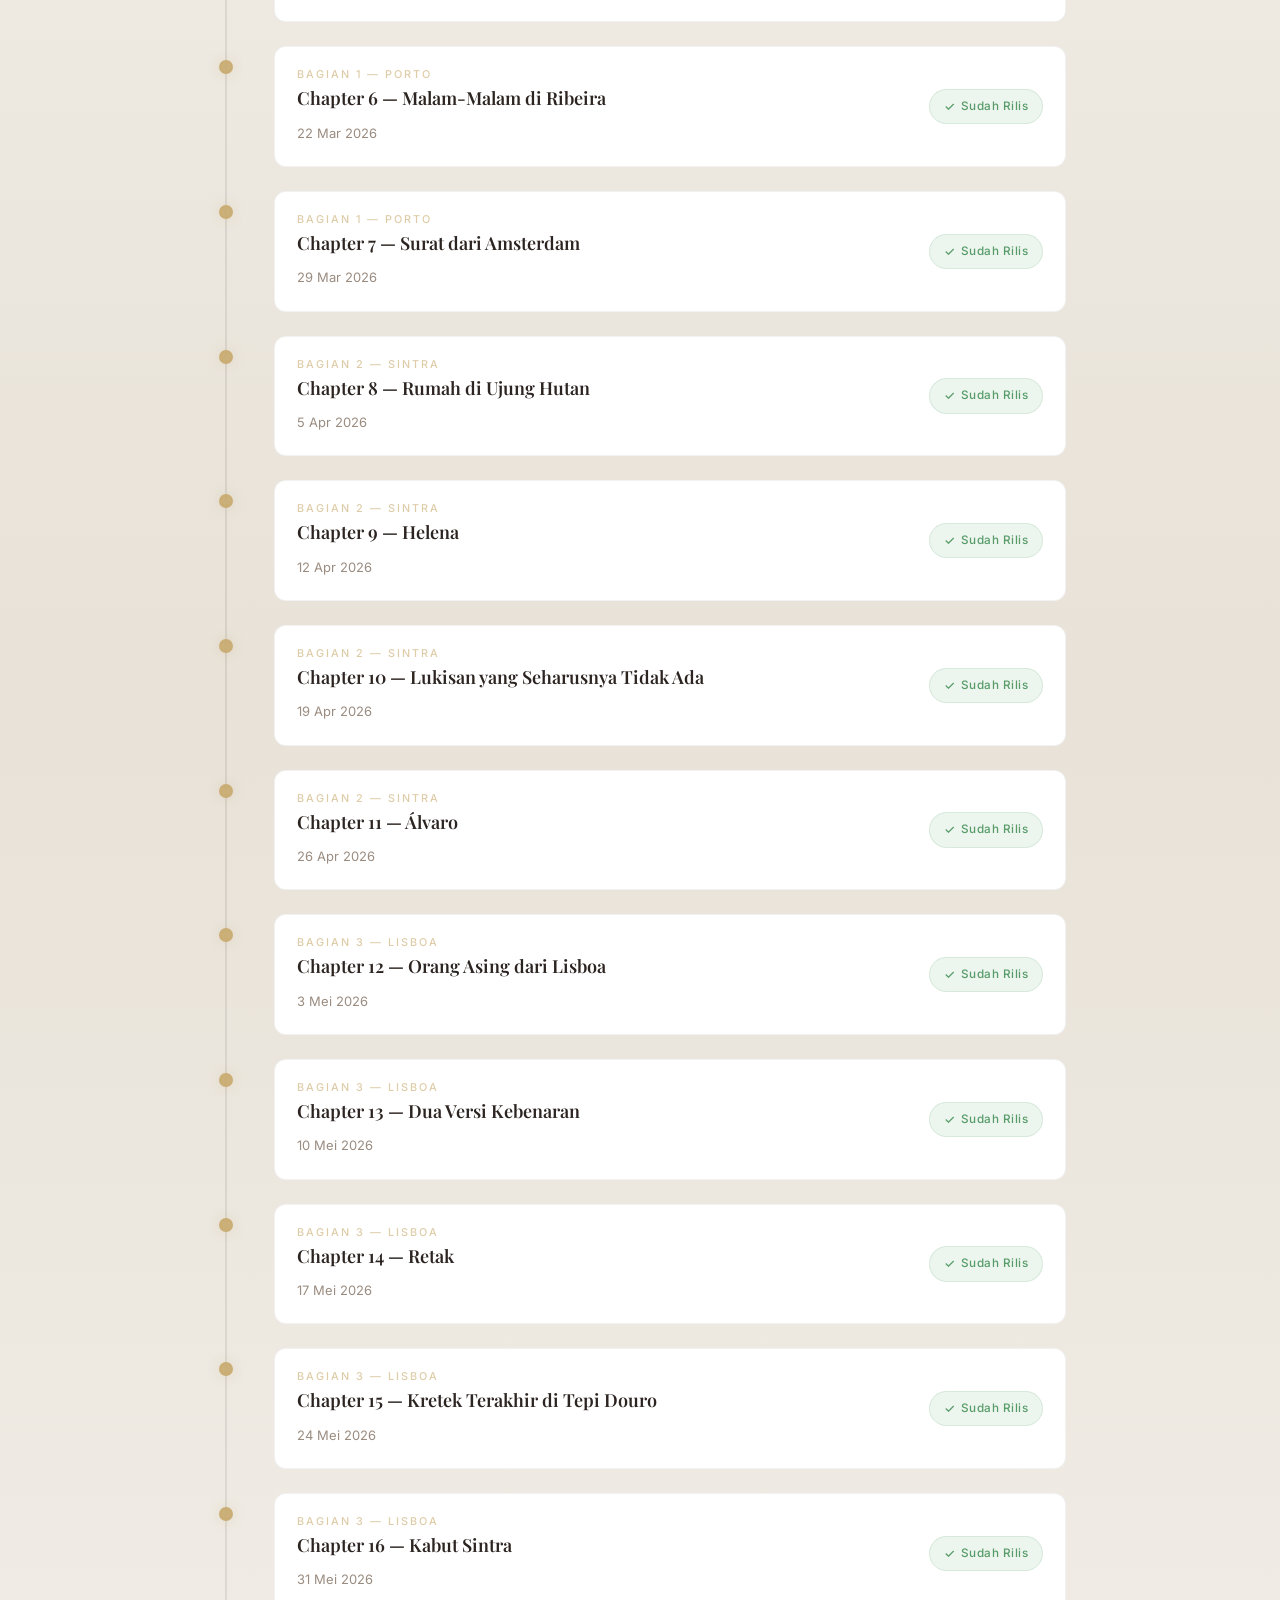
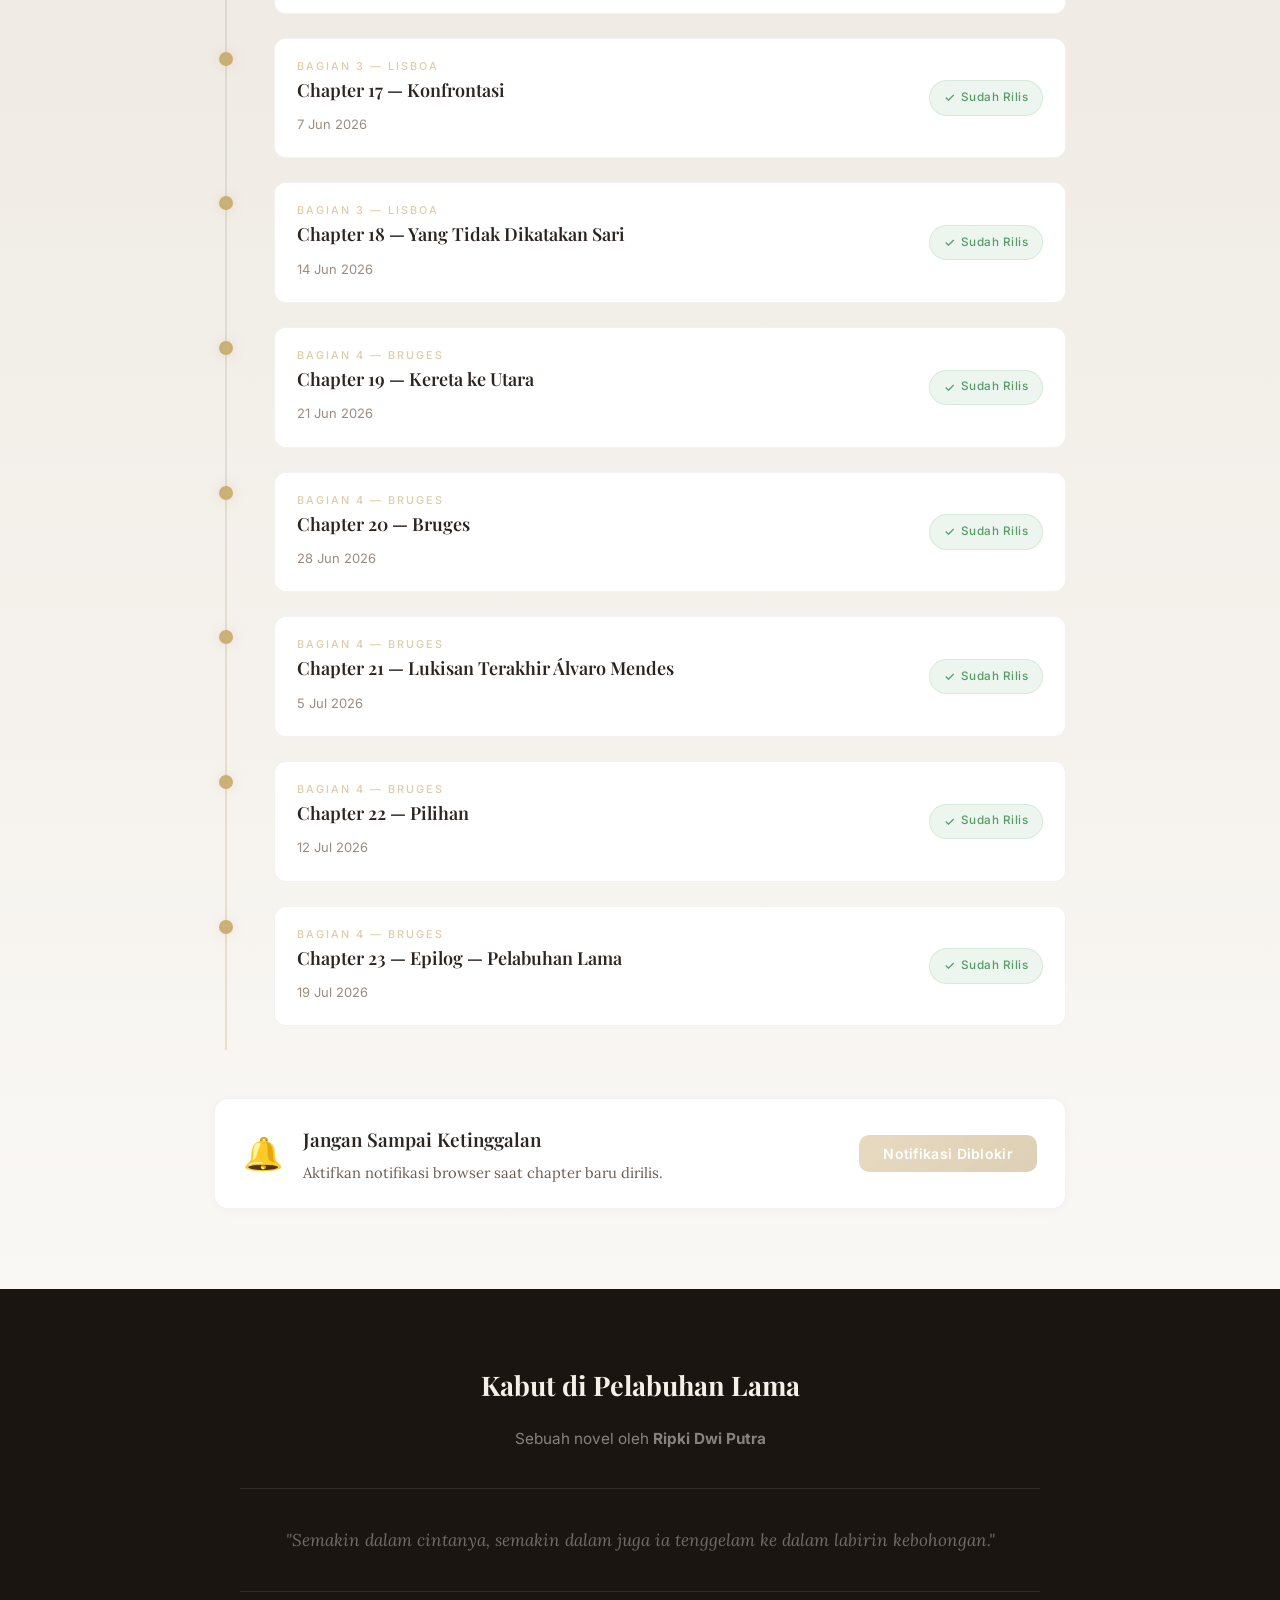
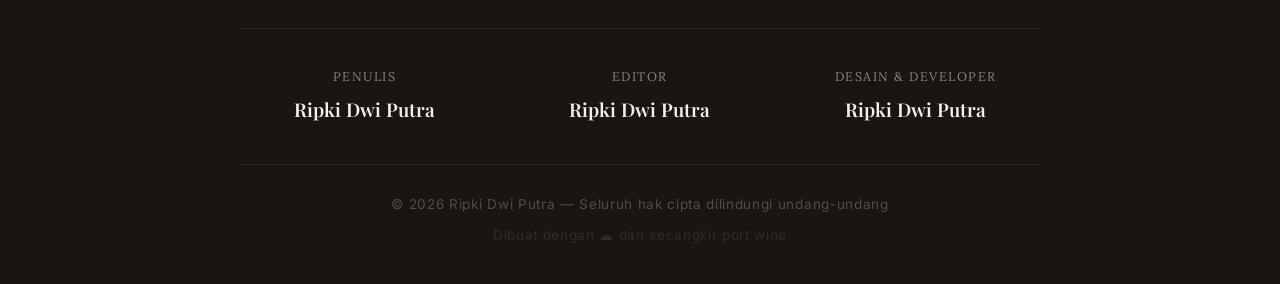
==== commit 665bae47: "Update font picker button text to 'Pengaturan'" ====
--- a/index.html
+++ b/index.html
@@ -487,7 +487,7 @@
         <span class="zen-icon">🧘</span> Zen Mode
                      </button>
                      <button class="font-picker-btn" id="btn-font-picker" title="Pilihan Font">
-        <span class="font-picker-icon">Aa</span>
+        <span class="font-picker-icon">Pengaturan</span>
                         </button>
                 </div>
             </div>
--- a/css/style.css
+++ b/css/style.css
@@ -7157,3 +7157,481 @@
         display: none;
     }
 }
+/* ============================================================
+   GLOSSARY PANEL
+   ============================================================ */
+
+/* --- Overlay --- */
+.glossary-overlay {
+    position: fixed;
+    top: 0;
+    left: 0;
+    width: 100%;
+    height: 100%;
+    background: rgba(0, 0, 0, 0.35);
+    backdrop-filter: blur(4px);
+    -webkit-backdrop-filter: blur(4px);
+    z-index: 10010;
+    opacity: 0;
+    visibility: hidden;
+    transition: all 0.3s ease;
+}
+
+.glossary-overlay.open {
+    opacity: 1;
+    visibility: visible;
+}
+
+/* --- Panel --- */
+.glossary-panel {
+    position: fixed;
+    top: 0;
+    right: 0;
+    width: 420px;
+    max-width: 100vw;
+    height: 100vh;
+    background: #f5f0e8;
+    border-left: 1px solid rgba(196, 168, 124, 0.12);
+    z-index: 10011;
+    display: flex;
+    flex-direction: column;
+    transform: translateX(100%);
+    transition: transform 0.4s cubic-bezier(0.25, 0.46, 0.45, 0.94);
+    box-shadow: -8px 0 40px rgba(0, 0, 0, 0.08);
+}
+
+[data-theme="dark"] .glossary-panel {
+    background: #141210;
+    border-left-color: rgba(196, 168, 124, 0.06);
+    box-shadow: -8px 0 40px rgba(0, 0, 0, 0.4);
+}
+
+.glossary-panel.open {
+    transform: translateX(0);
+}
+
+/* --- Header --- */
+.glossary-header {
+    padding: 24px 24px 16px;
+    border-bottom: 1px solid rgba(196, 168, 124, 0.08);
+    flex-shrink: 0;
+}
+
+[data-theme="dark"] .glossary-header {
+    border-bottom-color: rgba(196, 168, 124, 0.05);
+}
+
+.glossary-header-top {
+    display: flex;
+    align-items: center;
+    justify-content: space-between;
+    margin-bottom: 4px;
+}
+
+.glossary-title {
+    font-family: 'Playfair Display', serif;
+    font-size: 1.2rem;
+    font-weight: 700;
+    color: #2a2520;
+    margin: 0;
+}
+
+[data-theme="dark"] .glossary-title {
+    color: #e8e0d4;
+}
+
+.glossary-close {
+    width: 32px;
+    height: 32px;
+    border-radius: 50%;
+    background: rgba(196, 168, 124, 0.06);
+    border: 1px solid rgba(196, 168, 124, 0.1);
+    color: rgba(196, 168, 124, 0.5);
+    font-size: 0.9rem;
+    cursor: pointer;
+    display: flex;
+    align-items: center;
+    justify-content: center;
+    transition: all 0.2s ease;
+}
+
+.glossary-close:hover {
+    background: rgba(196, 168, 124, 0.15);
+    color: rgba(196, 168, 124, 0.9);
+}
+
+.glossary-subtitle {
+    font-family: 'Lora', serif;
+    font-size: 0.78rem;
+    font-style: italic;
+    color: #8b7f70;
+    margin: 0 0 16px;
+}
+
+[data-theme="dark"] .glossary-subtitle {
+    color: #6e6258;
+}
+
+/* --- Search --- */
+.glossary-search {
+    position: relative;
+    margin-bottom: 12px;
+}
+
+.glossary-search-icon {
+    position: absolute;
+    left: 12px;
+    top: 50%;
+    transform: translateY(-50%);
+    font-size: 0.75rem;
+    opacity: 0.5;
+    pointer-events: none;
+}
+
+.glossary-search-input {
+    width: 100%;
+    padding: 10px 36px 10px 34px;
+    background: rgba(196, 168, 124, 0.04);
+    border: 1px solid rgba(196, 168, 124, 0.1);
+    border-radius: 10px;
+    font-family: 'Inter', sans-serif;
+    font-size: 0.8rem;
+    color: #2a2520;
+    outline: none;
+    transition: all 0.3s ease;
+    box-sizing: border-box;
+}
+
+[data-theme="dark"] .glossary-search-input {
+    background: rgba(196, 168, 124, 0.03);
+    border-color: rgba(196, 168, 124, 0.06);
+    color: #e8e0d4;
+}
+
+.glossary-search-input::placeholder {
+    color: #8b7f70;
+}
+
+[data-theme="dark"] .glossary-search-input::placeholder {
+    color: #6e6258;
+}
+
+.glossary-search-input:focus {
+    border-color: rgba(196, 168, 124, 0.3);
+    box-shadow: 0 0 0 3px rgba(196, 168, 124, 0.06);
+}
+
+.glossary-search-clear {
+    position: absolute;
+    right: 8px;
+    top: 50%;
+    transform: translateY(-50%);
+    width: 22px;
+    height: 22px;
+    border-radius: 50%;
+    background: rgba(196, 168, 124, 0.08);
+    border: none;
+    color: rgba(196, 168, 124, 0.5);
+    font-size: 0.65rem;
+    cursor: pointer;
+    display: none;
+    align-items: center;
+    justify-content: center;
+    transition: all 0.2s ease;
+}
+
+.glossary-search-clear.visible {
+    display: flex;
+}
+
+.glossary-search-clear:hover {
+    background: rgba(196, 168, 124, 0.15);
+    color: rgba(196, 168, 124, 0.9);
+}
+
+/* --- Category Filters --- */
+.glossary-filters {
+    display: flex;
+    gap: 6px;
+    flex-wrap: wrap;
+}
+
+.glossary-filter-btn {
+    padding: 5px 12px;
+    background: rgba(196, 168, 124, 0.04);
+    border: 1px solid rgba(196, 168, 124, 0.08);
+    border-radius: 20px;
+    font-family: 'Inter', sans-serif;
+    font-size: 0.62rem;
+    font-weight: 500;
+    color: #8b7f70;
+    cursor: pointer;
+    transition: all 0.2s ease;
+    white-space: nowrap;
+}
+
+.glossary-filter-btn:hover {
+    background: rgba(196, 168, 124, 0.08);
+    border-color: rgba(196, 168, 124, 0.15);
+    color: rgba(196, 168, 124, 0.8);
+}
+
+.glossary-filter-btn.active {
+    background: rgba(196, 168, 124, 0.12);
+    border-color: rgba(196, 168, 124, 0.25);
+    color: rgba(196, 168, 124, 0.9);
+    font-weight: 600;
+}
+
+[data-theme="dark"] .glossary-filter-btn {
+    background: rgba(196, 168, 124, 0.03);
+    border-color: rgba(196, 168, 124, 0.05);
+    color: #6e6258;
+}
+
+[data-theme="dark"] .glossary-filter-btn.active {
+    background: rgba(196, 168, 124, 0.08);
+    border-color: rgba(196, 168, 124, 0.15);
+    color: rgba(196, 168, 124, 0.7);
+}
+
+/* --- Glossary List --- */
+.glossary-list {
+    flex: 1;
+    overflow-y: auto;
+    padding: 16px 24px;
+}
+
+.glossary-list::-webkit-scrollbar {
+    width: 4px;
+}
+
+.glossary-list::-webkit-scrollbar-thumb {
+    background: rgba(196, 168, 124, 0.15);
+    border-radius: 4px;
+}
+
+/* --- Letter Group --- */
+.glossary-letter-group {
+    margin-bottom: 24px;
+}
+
+.glossary-letter {
+    font-family: 'Playfair Display', serif;
+    font-size: 1.4rem;
+    font-weight: 700;
+    color: rgba(196, 168, 124, 0.3);
+    margin: 0 0 10px;
+    padding-bottom: 6px;
+    border-bottom: 1px solid rgba(196, 168, 124, 0.06);
+    position: sticky;
+    top: 0;
+    background: #f5f0e8;
+    z-index: 2;
+}
+
+[data-theme="dark"] .glossary-letter {
+    color: rgba(196, 168, 124, 0.2);
+    background: #141210;
+    border-bottom-color: rgba(196, 168, 124, 0.04);
+}
+
+/* --- Glossary Item --- */
+.glossary-item {
+    padding: 14px 16px;
+    margin-bottom: 8px;
+    background: rgba(196, 168, 124, 0.03);
+    border: 1px solid rgba(196, 168, 124, 0.06);
+    border-radius: 12px;
+    cursor: pointer;
+    transition: all 0.25s ease;
+}
+
+.glossary-item:hover {
+    background: rgba(196, 168, 124, 0.07);
+    border-color: rgba(196, 168, 124, 0.15);
+    transform: translateX(4px);
+}
+
+[data-theme="dark"] .glossary-item {
+    background: rgba(196, 168, 124, 0.02);
+    border-color: rgba(196, 168, 124, 0.04);
+}
+
+[data-theme="dark"] .glossary-item:hover {
+    background: rgba(196, 168, 124, 0.05);
+    border-color: rgba(196, 168, 124, 0.1);
+}
+
+/* Item Header */
+.glossary-item-header {
+    display: flex;
+    align-items: center;
+    justify-content: space-between;
+    margin-bottom: 4px;
+}
+
+.glossary-item-word {
+    font-family: 'Playfair Display', serif;
+    font-size: 1rem;
+    font-weight: 600;
+    color: #2a2520;
+}
+
+[data-theme="dark"] .glossary-item-word {
+    color: #e8e0d4;
+}
+
+.glossary-item-category {
+    font-family: 'Inter', sans-serif;
+    font-size: 0.55rem;
+    font-weight: 600;
+    letter-spacing: 1.5px;
+    text-transform: uppercase;
+    padding: 2px 8px;
+    border-radius: 10px;
+    background: rgba(196, 168, 124, 0.08);
+    color: rgba(196, 168, 124, 0.6);
+    flex-shrink: 0;
+}
+
+/* Item Pronunciation */
+.glossary-item-pronounce {
+    font-family: 'Lora', serif;
+    font-size: 0.72rem;
+    font-style: italic;
+    color: rgba(196, 168, 124, 0.5);
+    margin-bottom: 6px;
+    display: block;
+}
+
+/* Item Definition */
+.glossary-item-def {
+    font-family: 'Lora', serif;
+    font-size: 0.82rem;
+    line-height: 1.6;
+    color: #5a4e40;
+    margin: 0;
+}
+
+[data-theme="dark"] .glossary-item-def {
+    color: #a89a8a;
+}
+
+/* Item Detail (expandable) */
+.glossary-item-detail {
+    max-height: 0;
+    overflow: hidden;
+    transition: max-height 0.4s ease, margin 0.3s ease;
+}
+
+.glossary-item.expanded .glossary-item-detail {
+    max-height: 300px;
+    margin-top: 10px;
+}
+
+.glossary-item-context {
+    font-family: 'Lora', serif;
+    font-size: 0.78rem;
+    font-style: italic;
+    color: #8b7f70;
+    padding: 10px 14px;
+    background: rgba(196, 168, 124, 0.04);
+    border-left: 2px solid rgba(196, 168, 124, 0.15);
+    border-radius: 0 8px 8px 0;
+    line-height: 1.6;
+    margin: 0;
+}
+
+[data-theme="dark"] .glossary-item-context {
+    color: #6e6258;
+    background: rgba(196, 168, 124, 0.02);
+    border-left-color: rgba(196, 168, 124, 0.08);
+}
+
+.glossary-item-chapter {
+    display: inline-block;
+    margin-top: 8px;
+    font-family: 'Inter', sans-serif;
+    font-size: 0.6rem;
+    font-weight: 500;
+    color: rgba(196, 168, 124, 0.4);
+    letter-spacing: 0.5px;
+}
+
+/* Expand icon */
+.glossary-item-expand {
+    font-size: 0.65rem;
+    color: rgba(196, 168, 124, 0.3);
+    transition: transform 0.3s ease;
+}
+
+.glossary-item.expanded .glossary-item-expand {
+    transform: rotate(180deg);
+}
+
+/* --- No Results --- */
+.glossary-no-results {
+    text-align: center;
+    padding: 40px 20px;
+}
+
+.glossary-no-results-icon {
+    font-size: 2rem;
+    margin-bottom: 12px;
+    display: block;
+    opacity: 0.4;
+}
+
+.glossary-no-results-text {
+    font-family: 'Lora', serif;
+    font-size: 0.85rem;
+    color: #8b7f70;
+    font-style: italic;
+}
+
+[data-theme="dark"] .glossary-no-results-text {
+    color: #6e6258;
+}
+
+/* --- Footer --- */
+.glossary-footer {
+    padding: 12px 24px;
+    border-top: 1px solid rgba(196, 168, 124, 0.06);
+    text-align: center;
+    flex-shrink: 0;
+}
+
+.glossary-count {
+    font-family: 'Inter', sans-serif;
+    font-size: 0.65rem;
+    color: rgba(196, 168, 124, 0.4);
+    letter-spacing: 0.5px;
+}
+
+/* ============================================================
+   GLOSSARY RESPONSIVE
+   ============================================================ */
+
+@media (max-width: 480px) {
+    .glossary-panel {
+        width: 100vw;
+    }
+
+    .glossary-header {
+        padding: 20px 18px 14px;
+    }
+
+    .glossary-list {
+        padding: 14px 18px;
+    }
+
+    .glossary-filters {
+        gap: 4px;
+    }
+
+    .glossary-filter-btn {
+        padding: 4px 10px;
+        font-size: 0.58rem;
+    }
+}
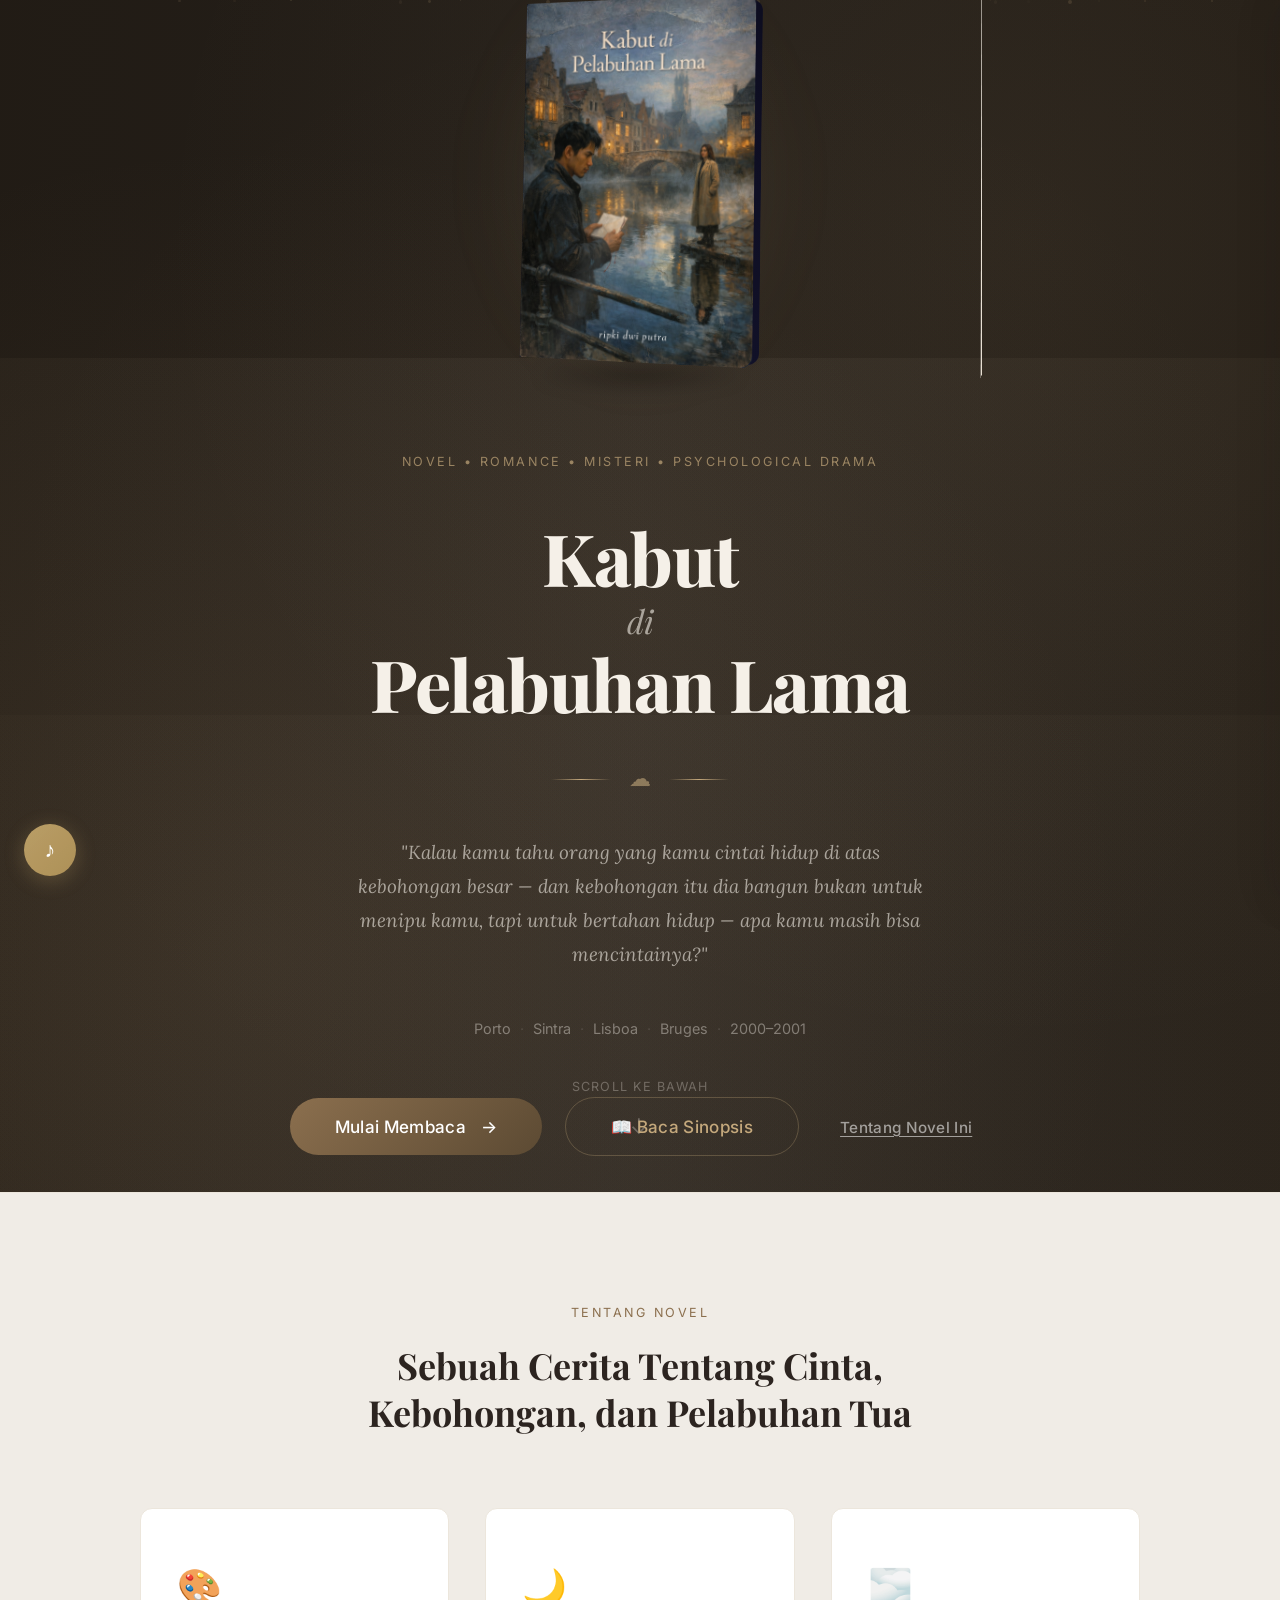
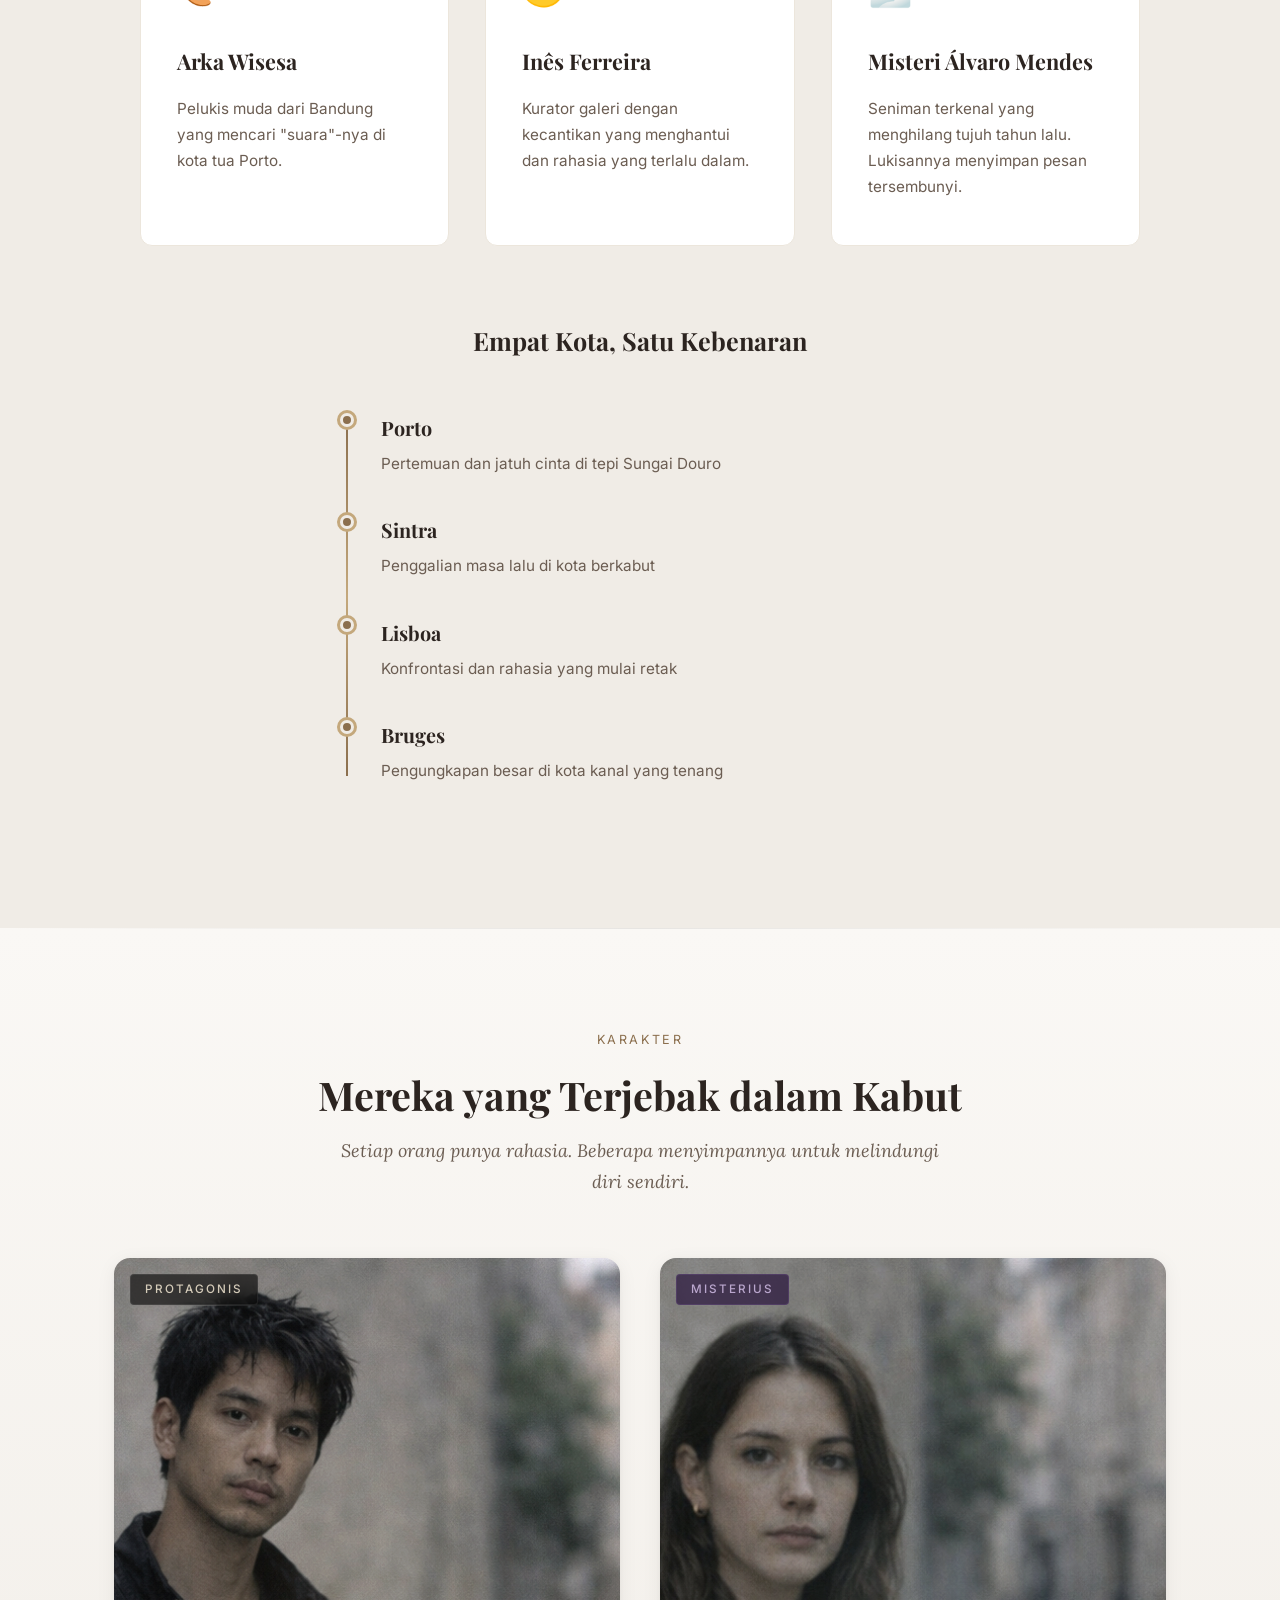
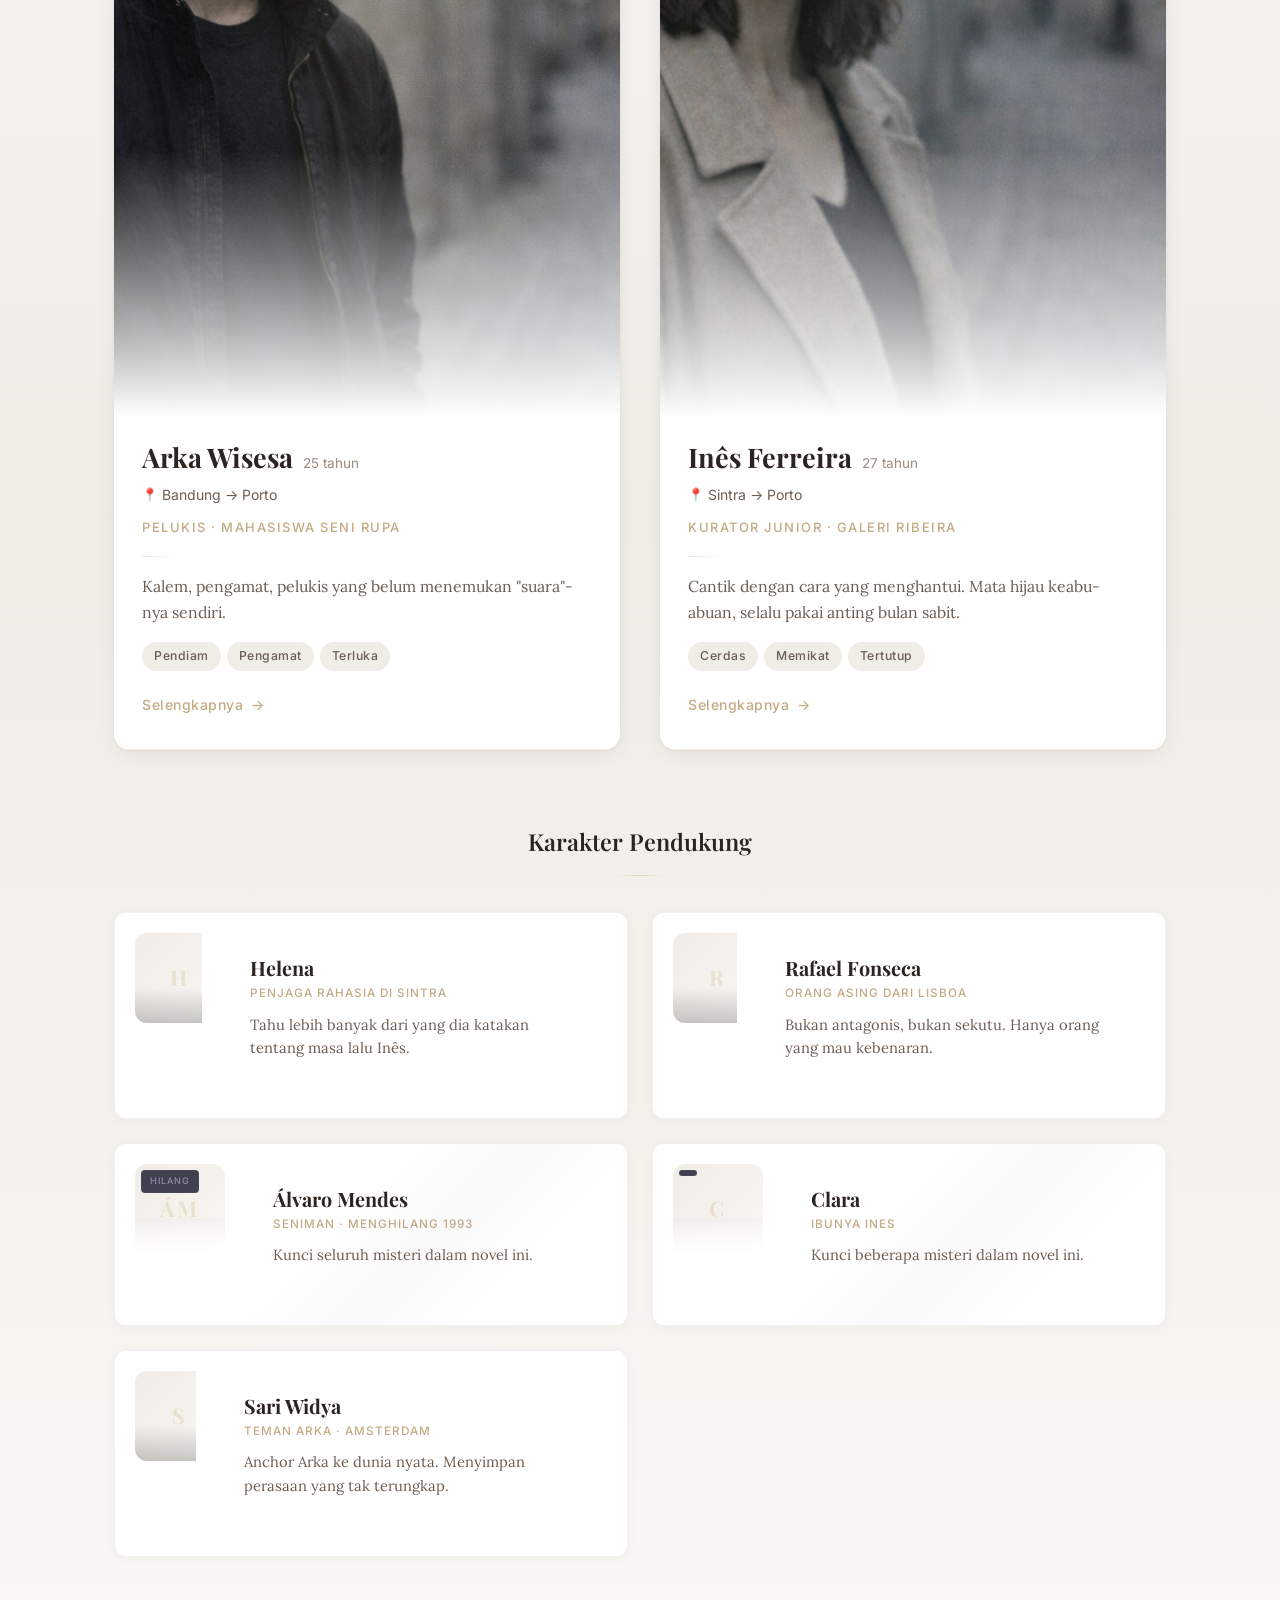
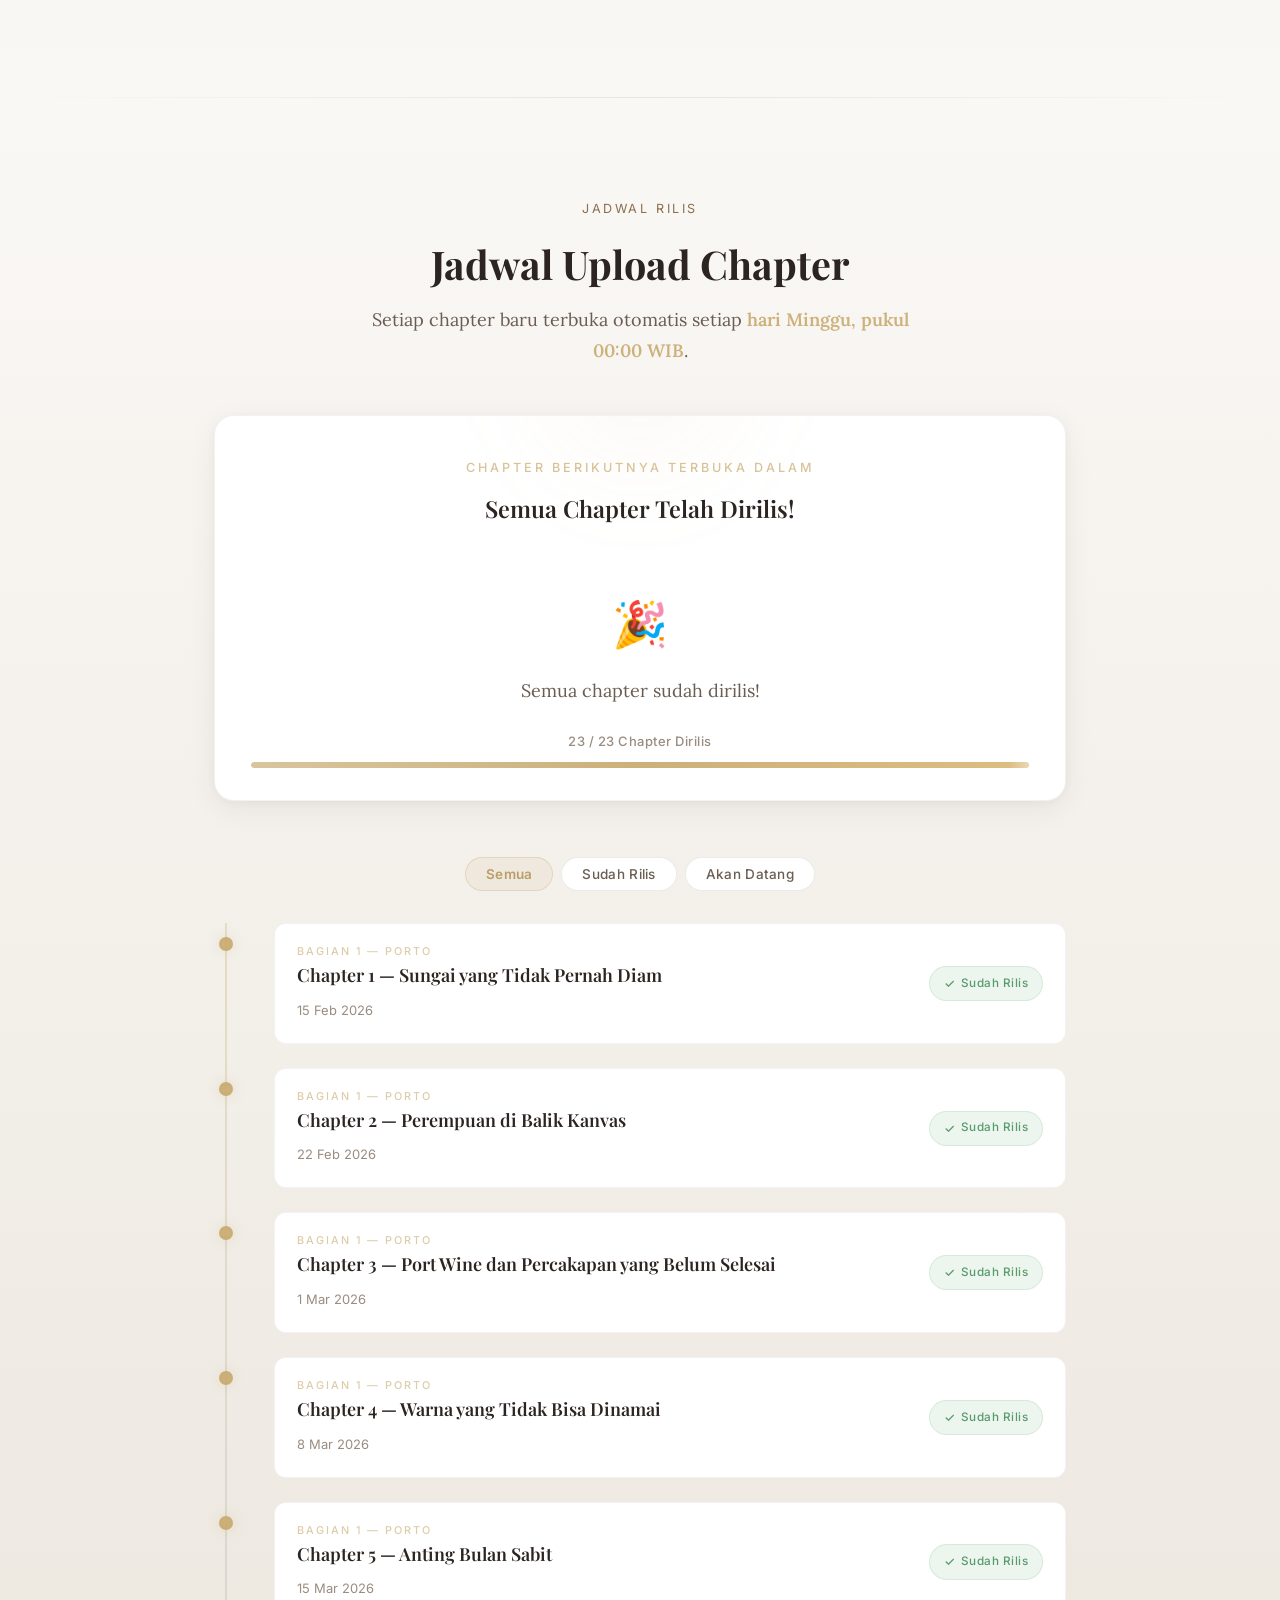
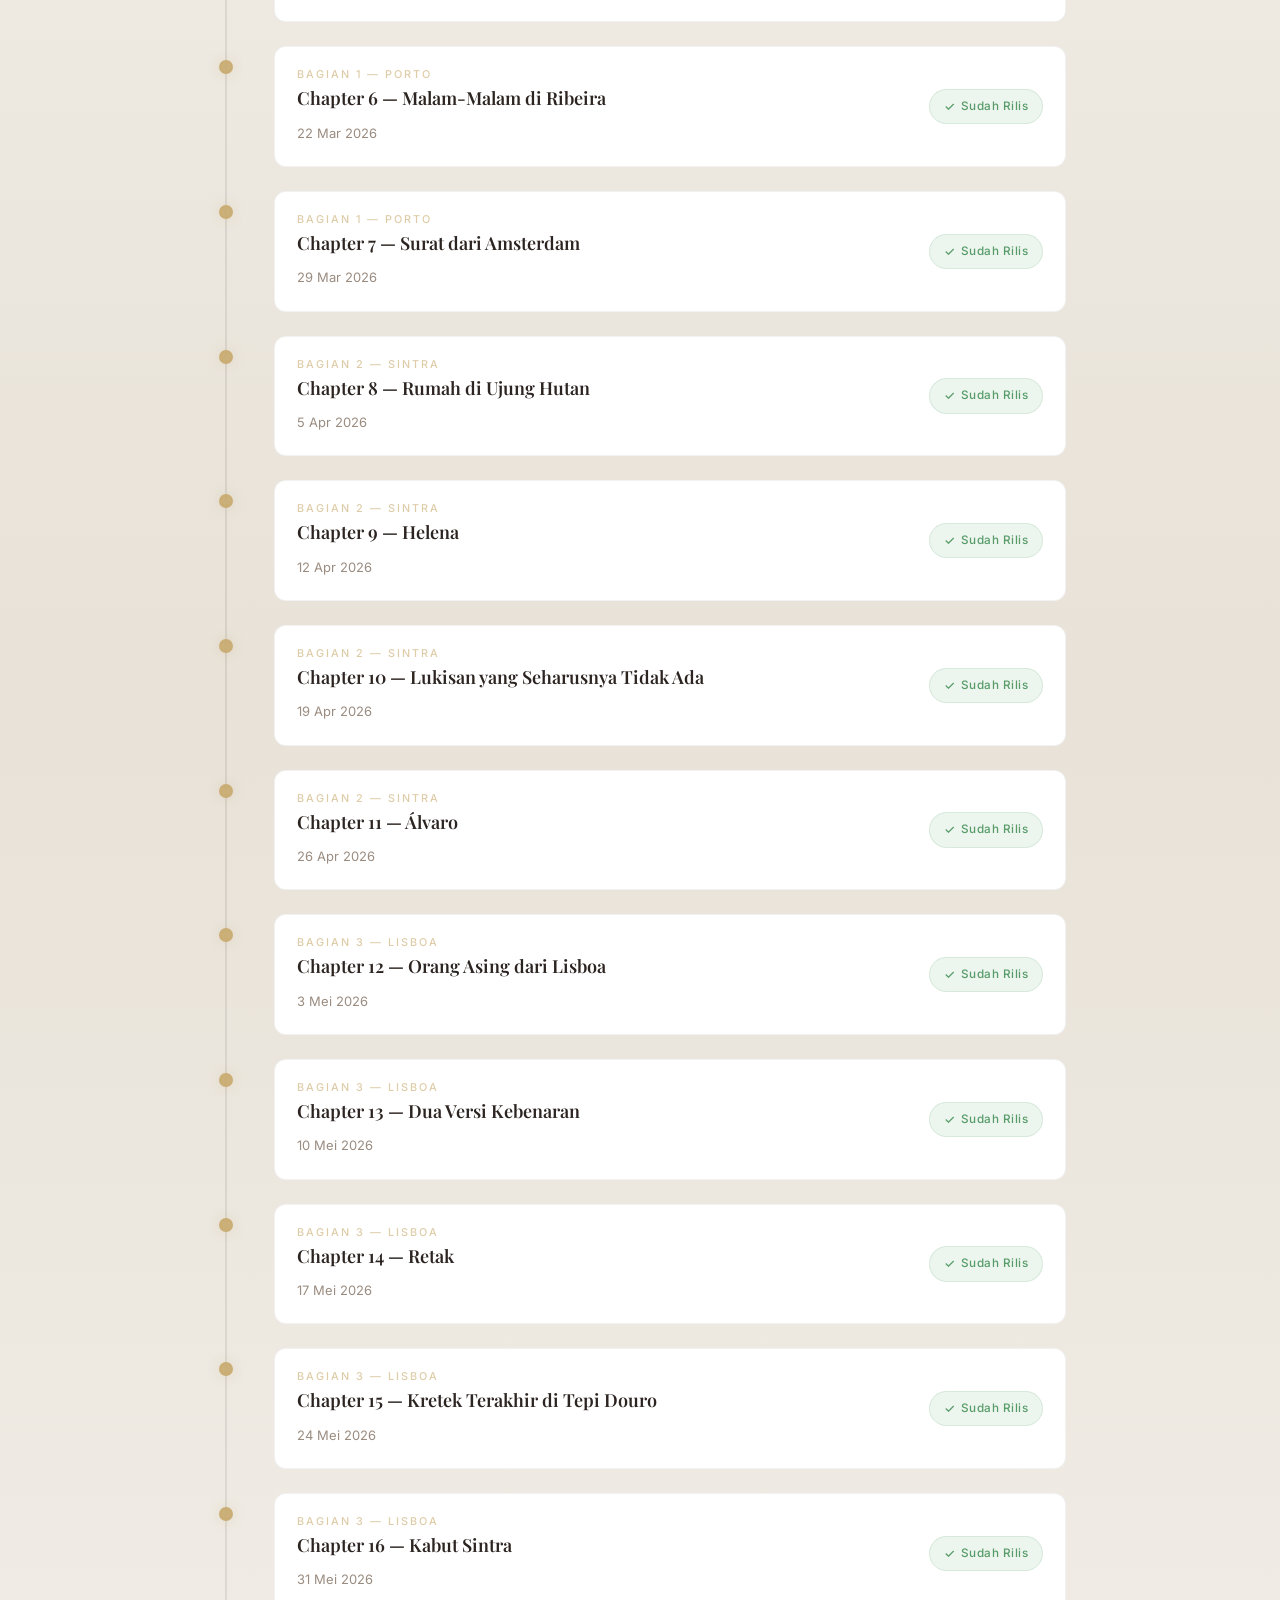
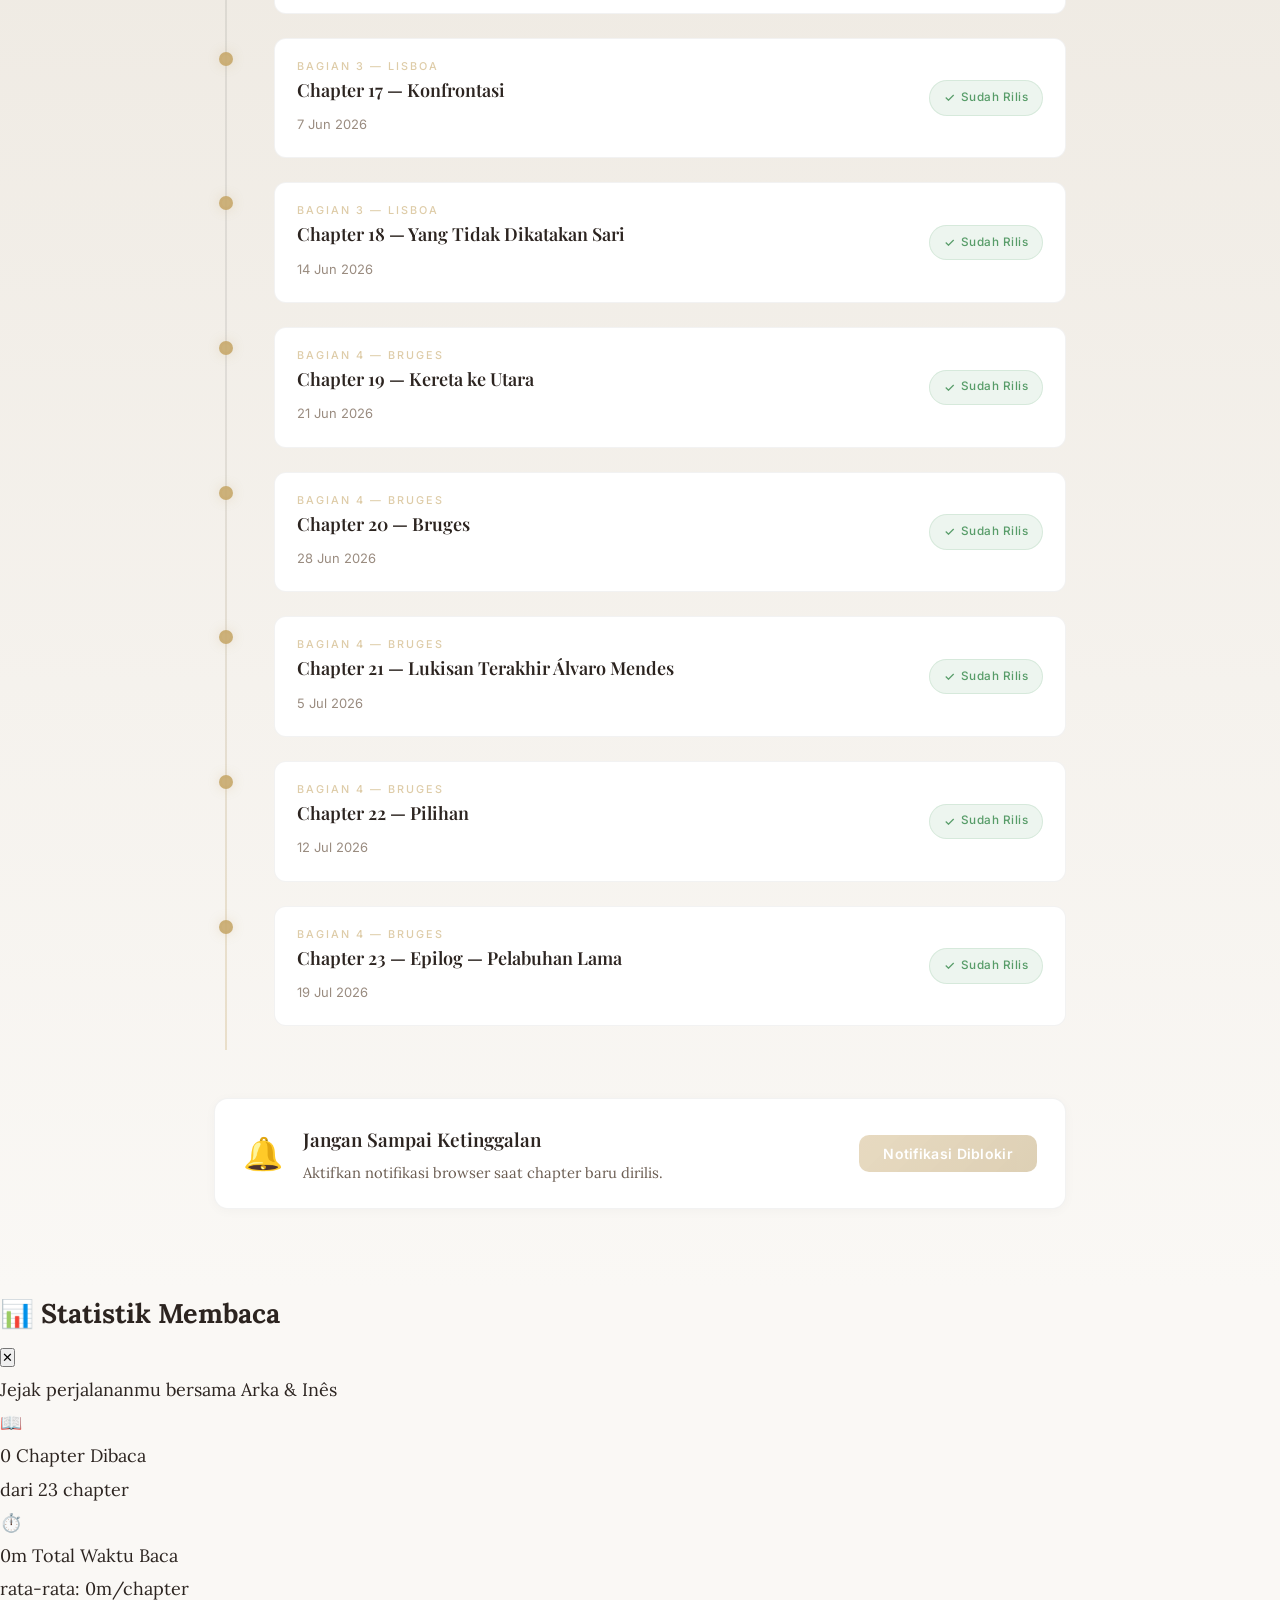
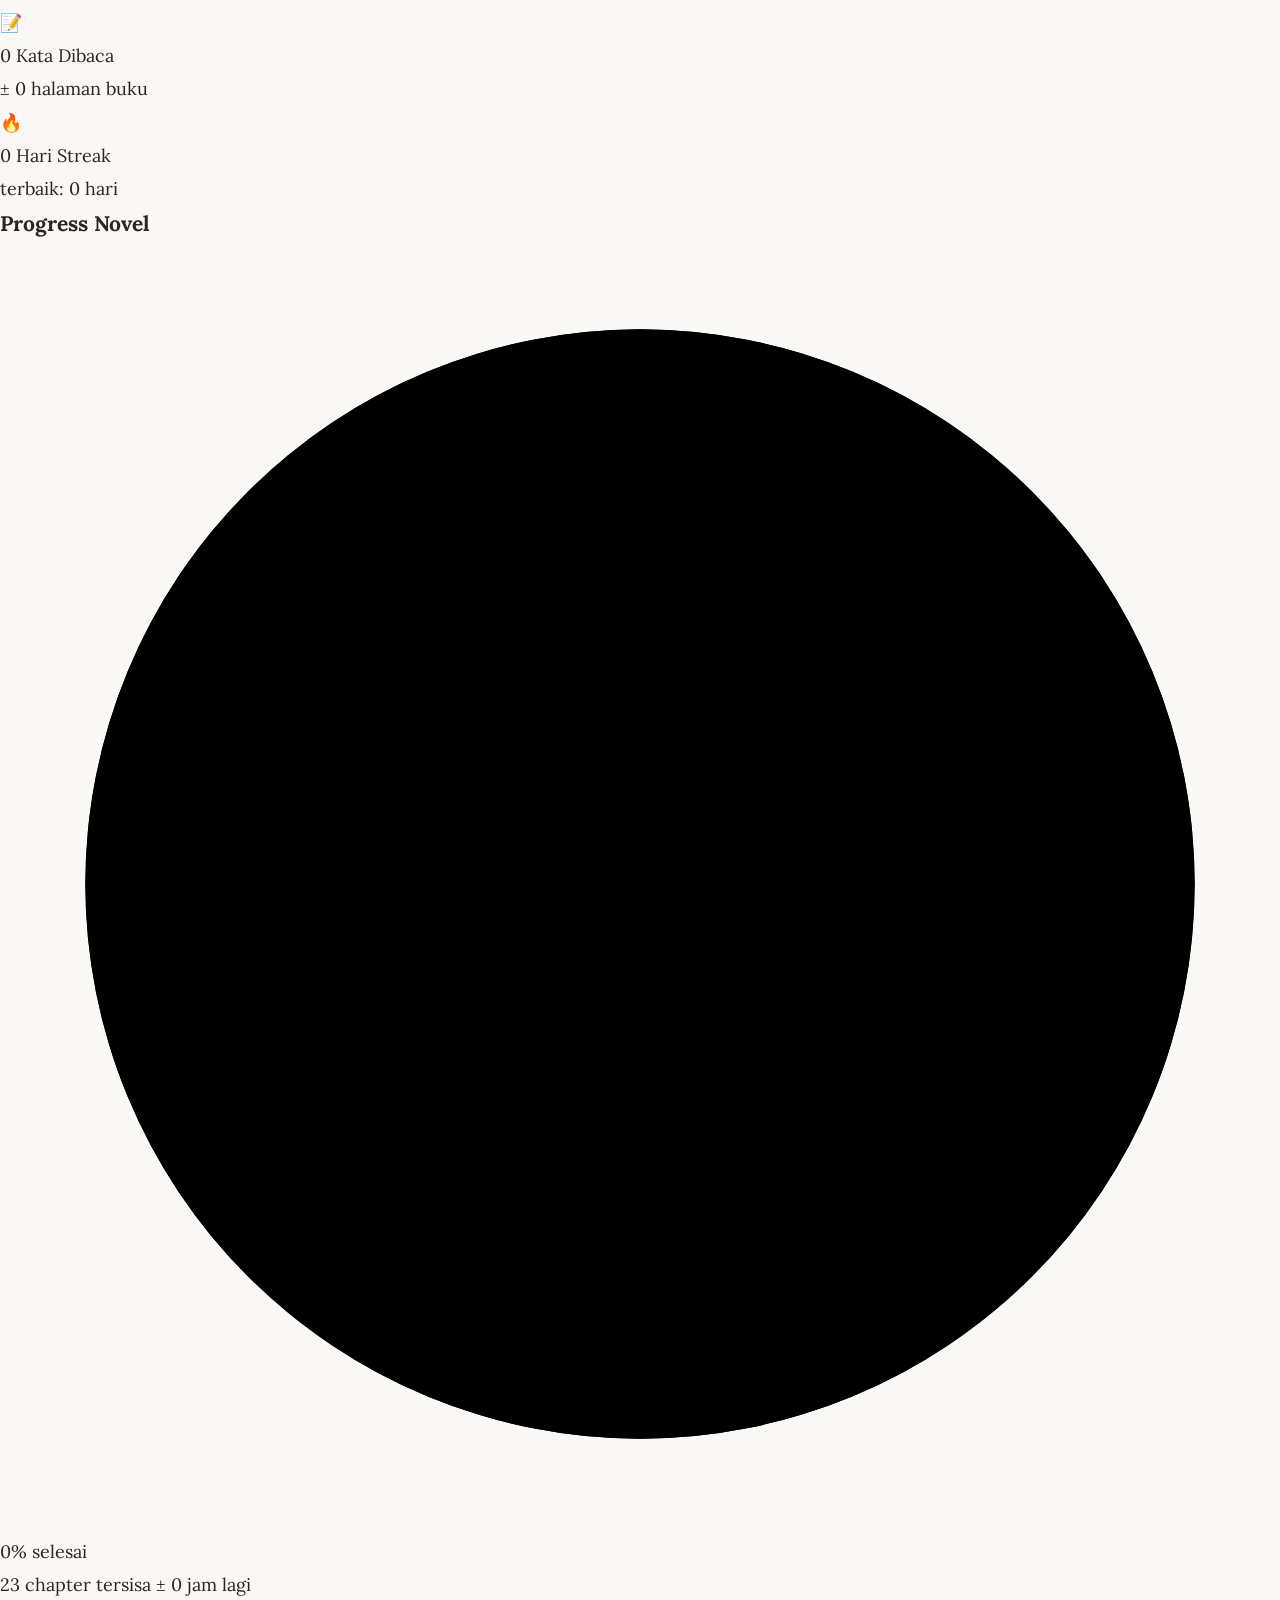
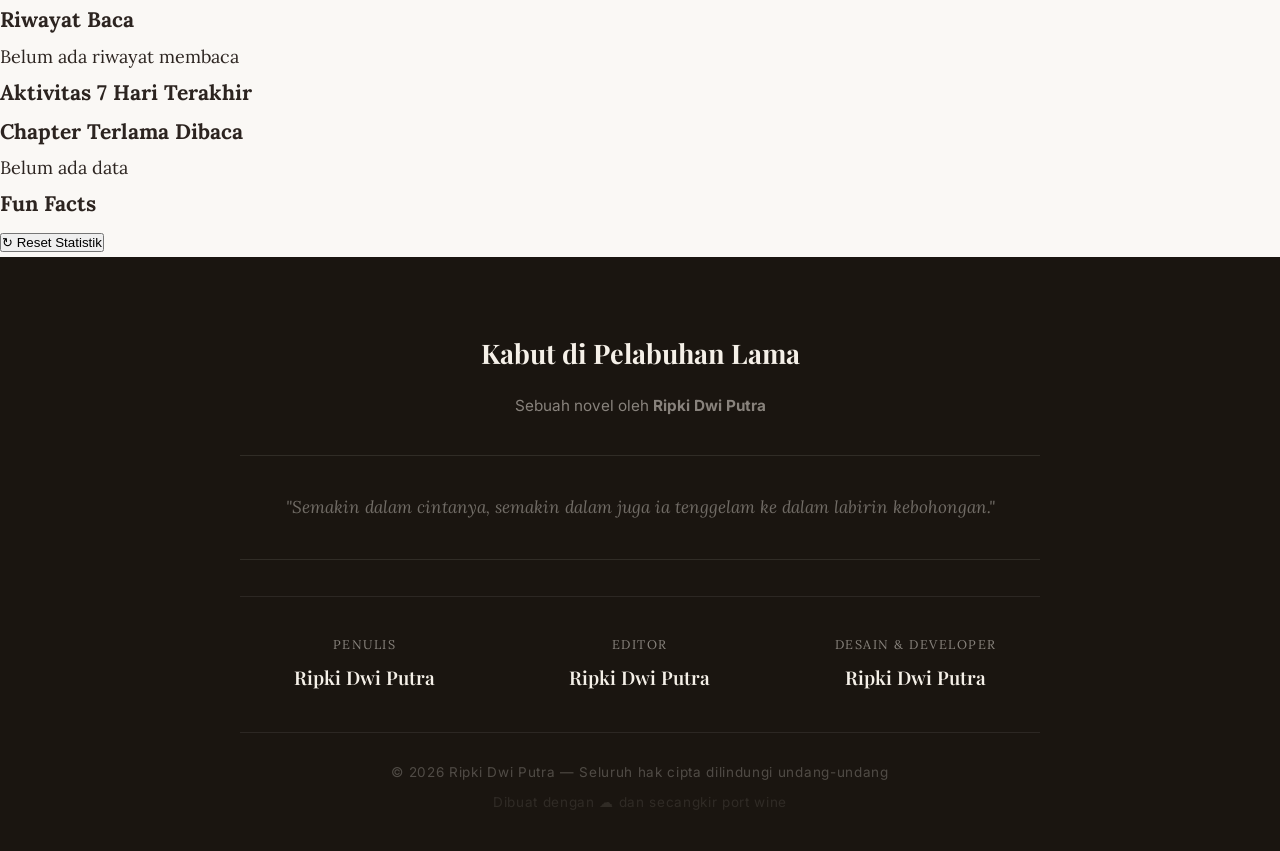
==== commit db879e25: "Implement reading statistics panel in index.html Added reading statistics panel and related elements" ====
--- a/index.html
+++ b/index.html
@@ -42,6 +42,9 @@
              <button class="nav-btn" id="btn-glossary" title="Glosarium">
         <span>📖</span>
                   </button>
+                <button class="nav-btn" id="btn-stats" title="Statistik Membaca">
+        <span>📊</span>
+                </button>
                 <button class="nav-btn" id="btn-toc" title="Daftar Isi">☰</button>
             </div>
         </div>
@@ -753,6 +756,119 @@
 
 </aside>
 <!-- ===== END GLOSSARY ===== -->
+<!-- ===== READING STATISTICS PANEL ===== -->
+<div class="stats-overlay" id="stats-overlay"></div>
+<div class="stats-panel" id="stats-panel">
+
+    <!-- Header -->
+    <div class="stats-header">
+        <div class="stats-header-top">
+            <h2 class="stats-title">📊 Statistik Membaca</h2>
+            <button class="stats-close" id="stats-close">✕</button>
+        </div>
+        <p class="stats-subtitle">Jejak perjalananmu bersama Arka & Inês</p>
+    </div>
+
+    <!-- Content -->
+    <div class="stats-content" id="stats-content">
+
+        <!-- Overview Cards -->
+        <div class="stats-overview">
+            <div class="stats-card stats-card-accent">
+                <div class="stats-card-icon">📖</div>
+                <div class="stats-card-info">
+                    <span class="stats-card-value" id="stat-chapters-read">0</span>
+                    <span class="stats-card-label">Chapter Dibaca</span>
+                </div>
+                <div class="stats-card-sub" id="stat-chapters-total">dari 23 chapter</div>
+            </div>
+            <div class="stats-card">
+                <div class="stats-card-icon">⏱️</div>
+                <div class="stats-card-info">
+                    <span class="stats-card-value" id="stat-total-time">0m</span>
+                    <span class="stats-card-label">Total Waktu Baca</span>
+                </div>
+                <div class="stats-card-sub" id="stat-avg-time">rata-rata: 0m/chapter</div>
+            </div>
+            <div class="stats-card">
+                <div class="stats-card-icon">📝</div>
+                <div class="stats-card-info">
+                    <span class="stats-card-value" id="stat-words-read">0</span>
+                    <span class="stats-card-label">Kata Dibaca</span>
+                </div>
+                <div class="stats-card-sub" id="stat-pages-est">± 0 halaman buku</div>
+            </div>
+            <div class="stats-card">
+                <div class="stats-card-icon">🔥</div>
+                <div class="stats-card-info">
+                    <span class="stats-card-value" id="stat-streak">0</span>
+                    <span class="stats-card-label">Hari Streak</span>
+                </div>
+                <div class="stats-card-sub" id="stat-streak-best">terbaik: 0 hari</div>
+            </div>
+        </div>
+
+        <!-- Progress Ring -->
+        <div class="stats-section">
+            <h3 class="stats-section-title">Progress Novel</h3>
+            <div class="stats-progress-ring-wrapper">
+                <svg class="stats-ring" viewBox="0 0 120 120">
+                    <circle class="stats-ring-bg" cx="60" cy="60" r="52" />
+                    <circle class="stats-ring-fill" id="stats-ring-fill" cx="60" cy="60" r="52" />
+                </svg>
+                <div class="stats-ring-center">
+                    <span class="stats-ring-percent" id="stats-ring-percent">0%</span>
+                    <span class="stats-ring-label">selesai</span>
+                </div>
+            </div>
+            <div class="stats-progress-info">
+                <span id="stat-remaining-chapters">23 chapter tersisa</span>
+                <span id="stat-remaining-time">± 0 jam lagi</span>
+            </div>
+        </div>
+
+        <!-- Chapter History -->
+        <div class="stats-section">
+            <h3 class="stats-section-title">Riwayat Baca</h3>
+            <div class="stats-history" id="stats-history">
+                <div class="stats-empty">Belum ada riwayat membaca</div>
+            </div>
+        </div>
+
+        <!-- Reading Heatmap (7 days) -->
+        <div class="stats-section">
+            <h3 class="stats-section-title">Aktivitas 7 Hari Terakhir</h3>
+            <div class="stats-heatmap" id="stats-heatmap">
+                <!-- Generated by JS -->
+            </div>
+        </div>
+
+        <!-- Favorite Chapter -->
+        <div class="stats-section">
+            <h3 class="stats-section-title">Chapter Terlama Dibaca</h3>
+            <div class="stats-favorite" id="stats-favorite">
+                <div class="stats-empty">Belum ada data</div>
+            </div>
+        </div>
+
+        <!-- Fun Facts -->
+        <div class="stats-section">
+            <h3 class="stats-section-title">Fun Facts</h3>
+            <div class="stats-facts" id="stats-facts">
+                <!-- Generated by JS -->
+            </div>
+        </div>
+
+    </div>
+
+    <!-- Footer -->
+    <div class="stats-footer">
+        <button class="stats-reset-btn" id="stats-reset">↻ Reset Statistik</button>
+    </div>
+
+</div>
+<!-- ===== END READING STATISTICS ===== -->
+
 <!-- ===== END FONT PICKER ===== -->
     <!-- FOOTER -->
       <footer id="main-footer">
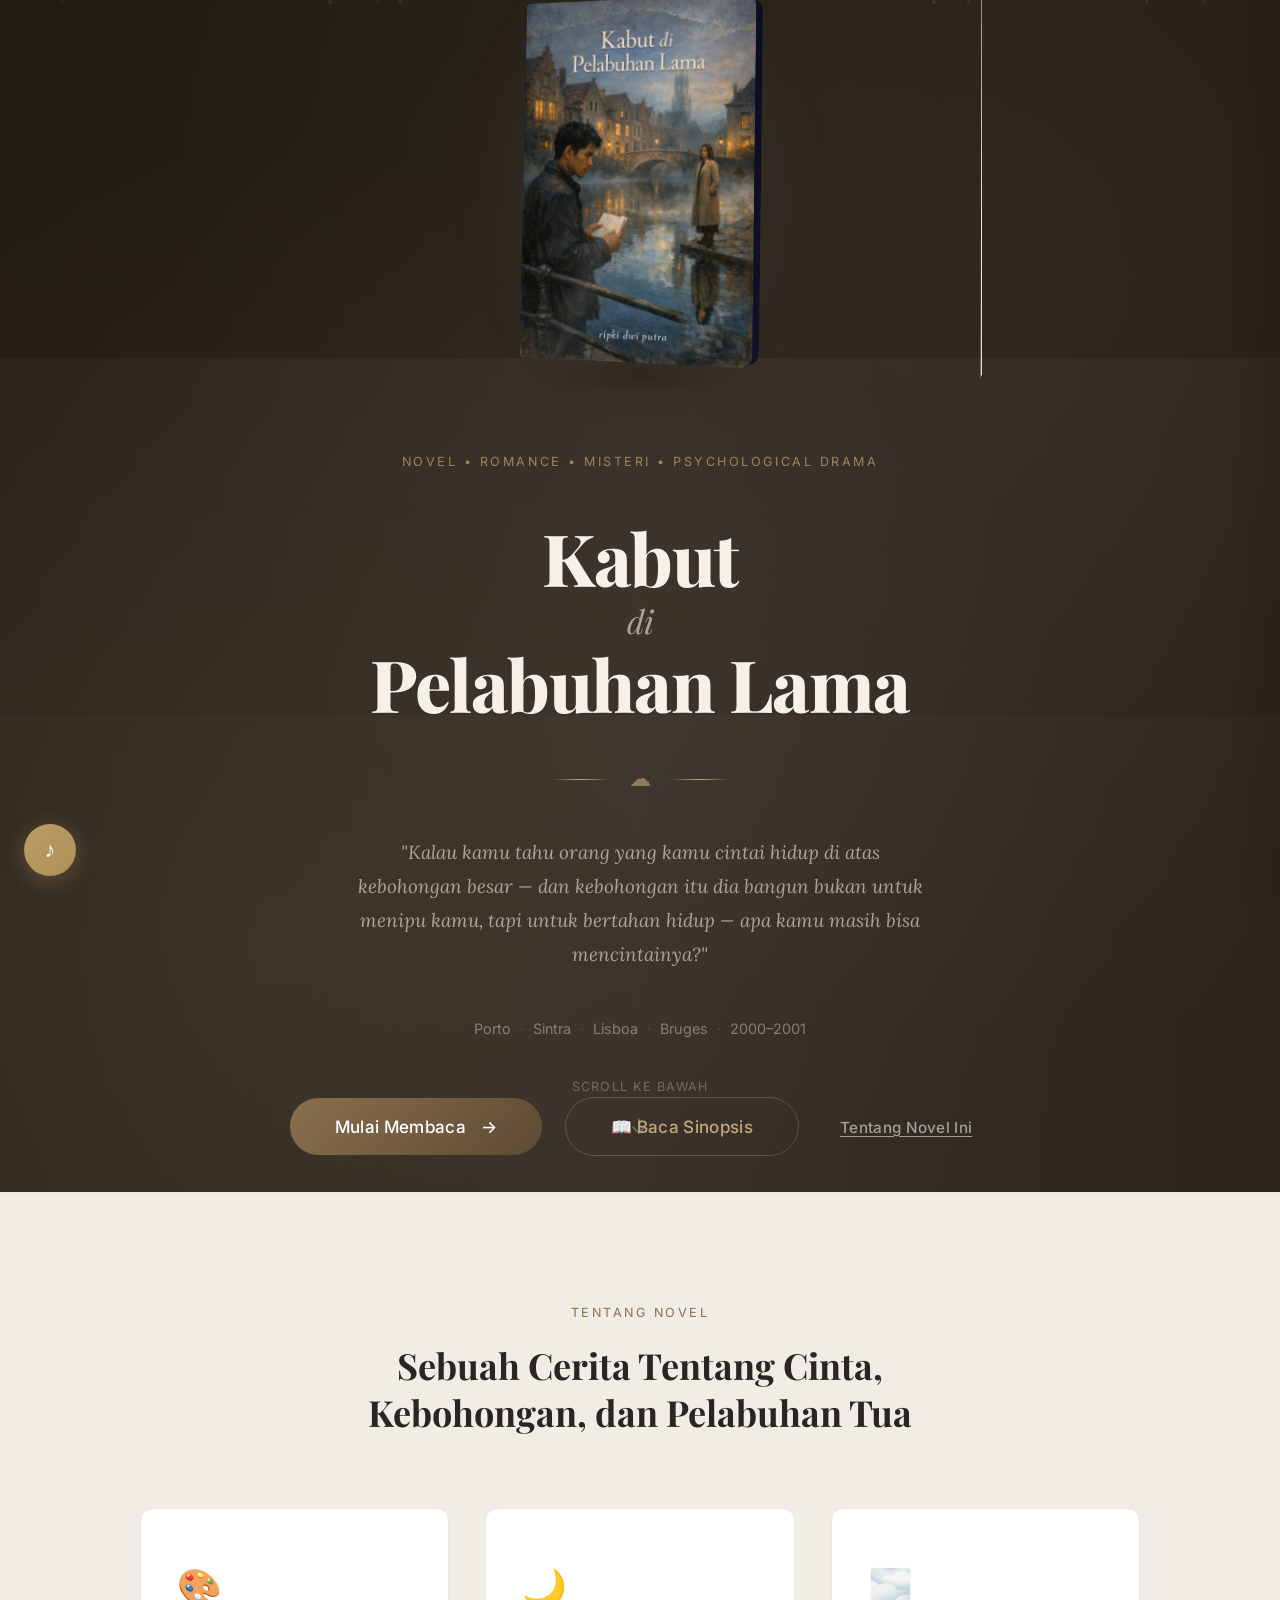
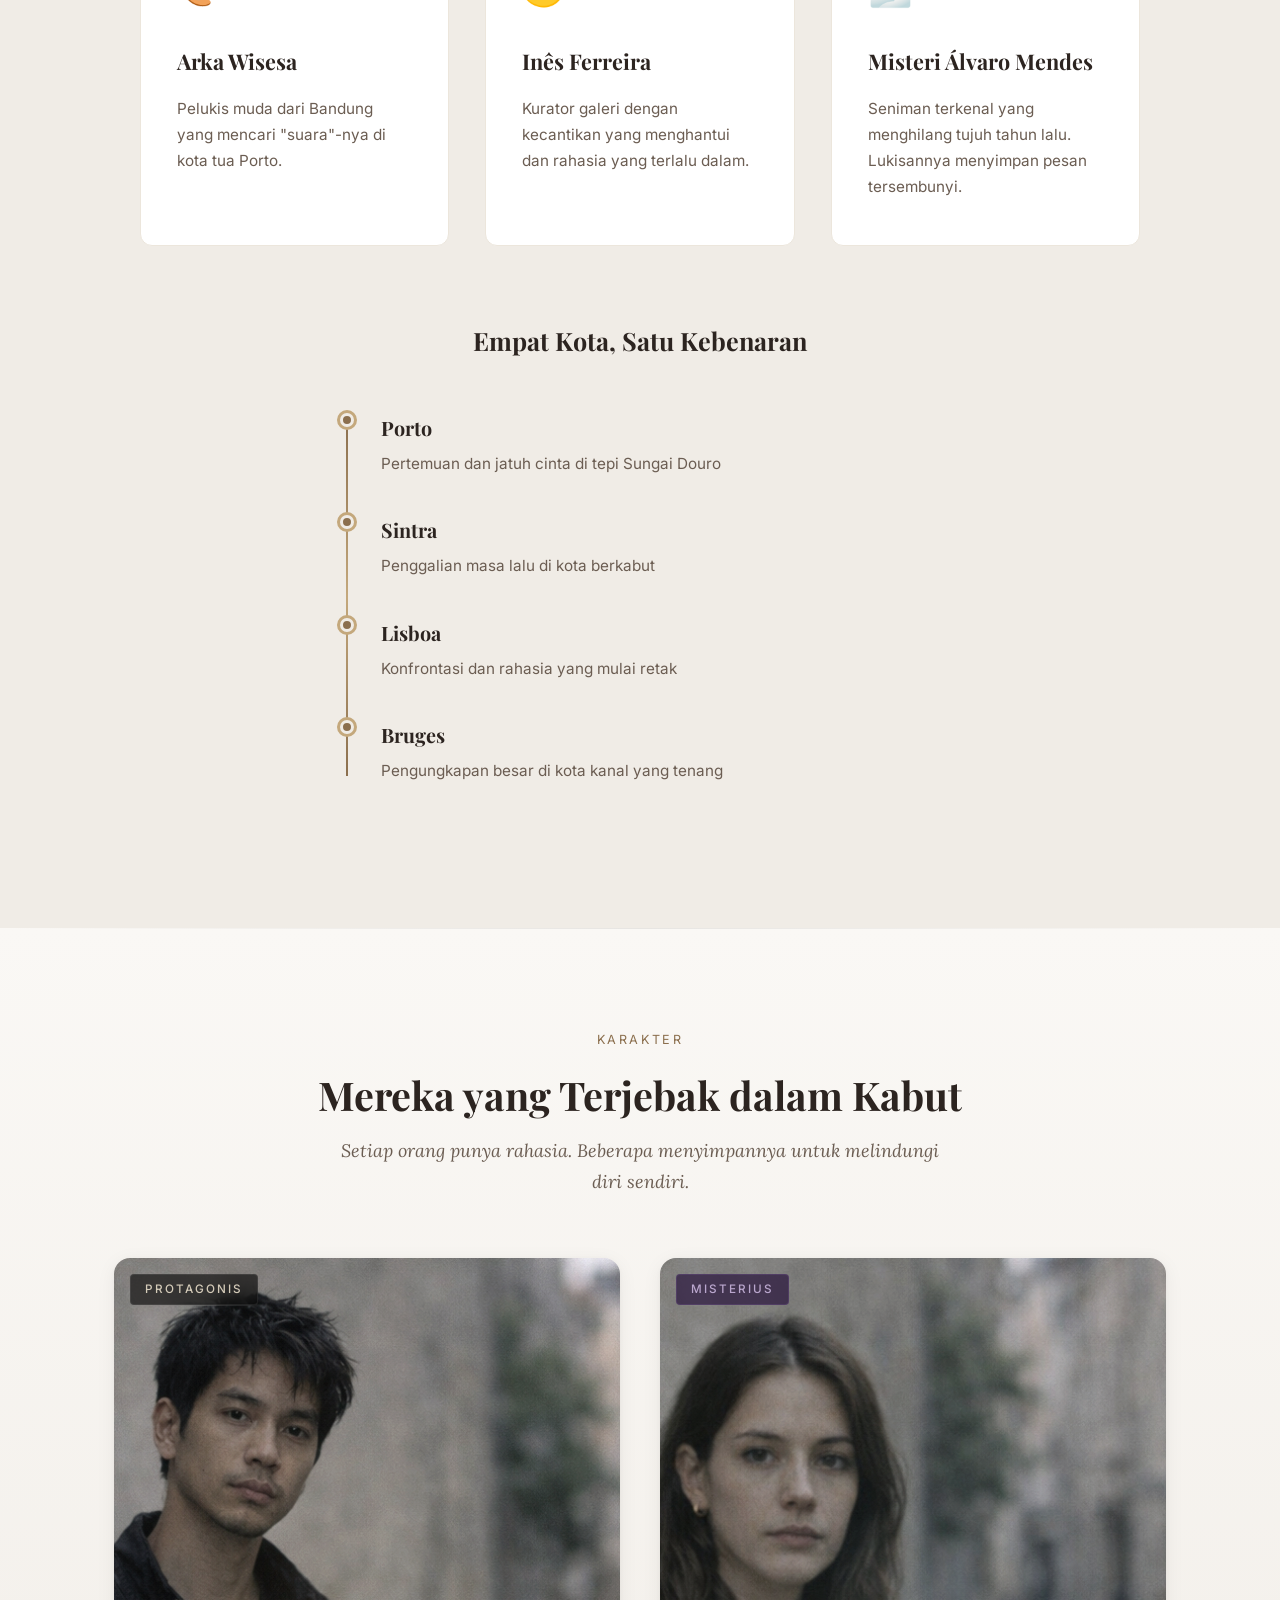
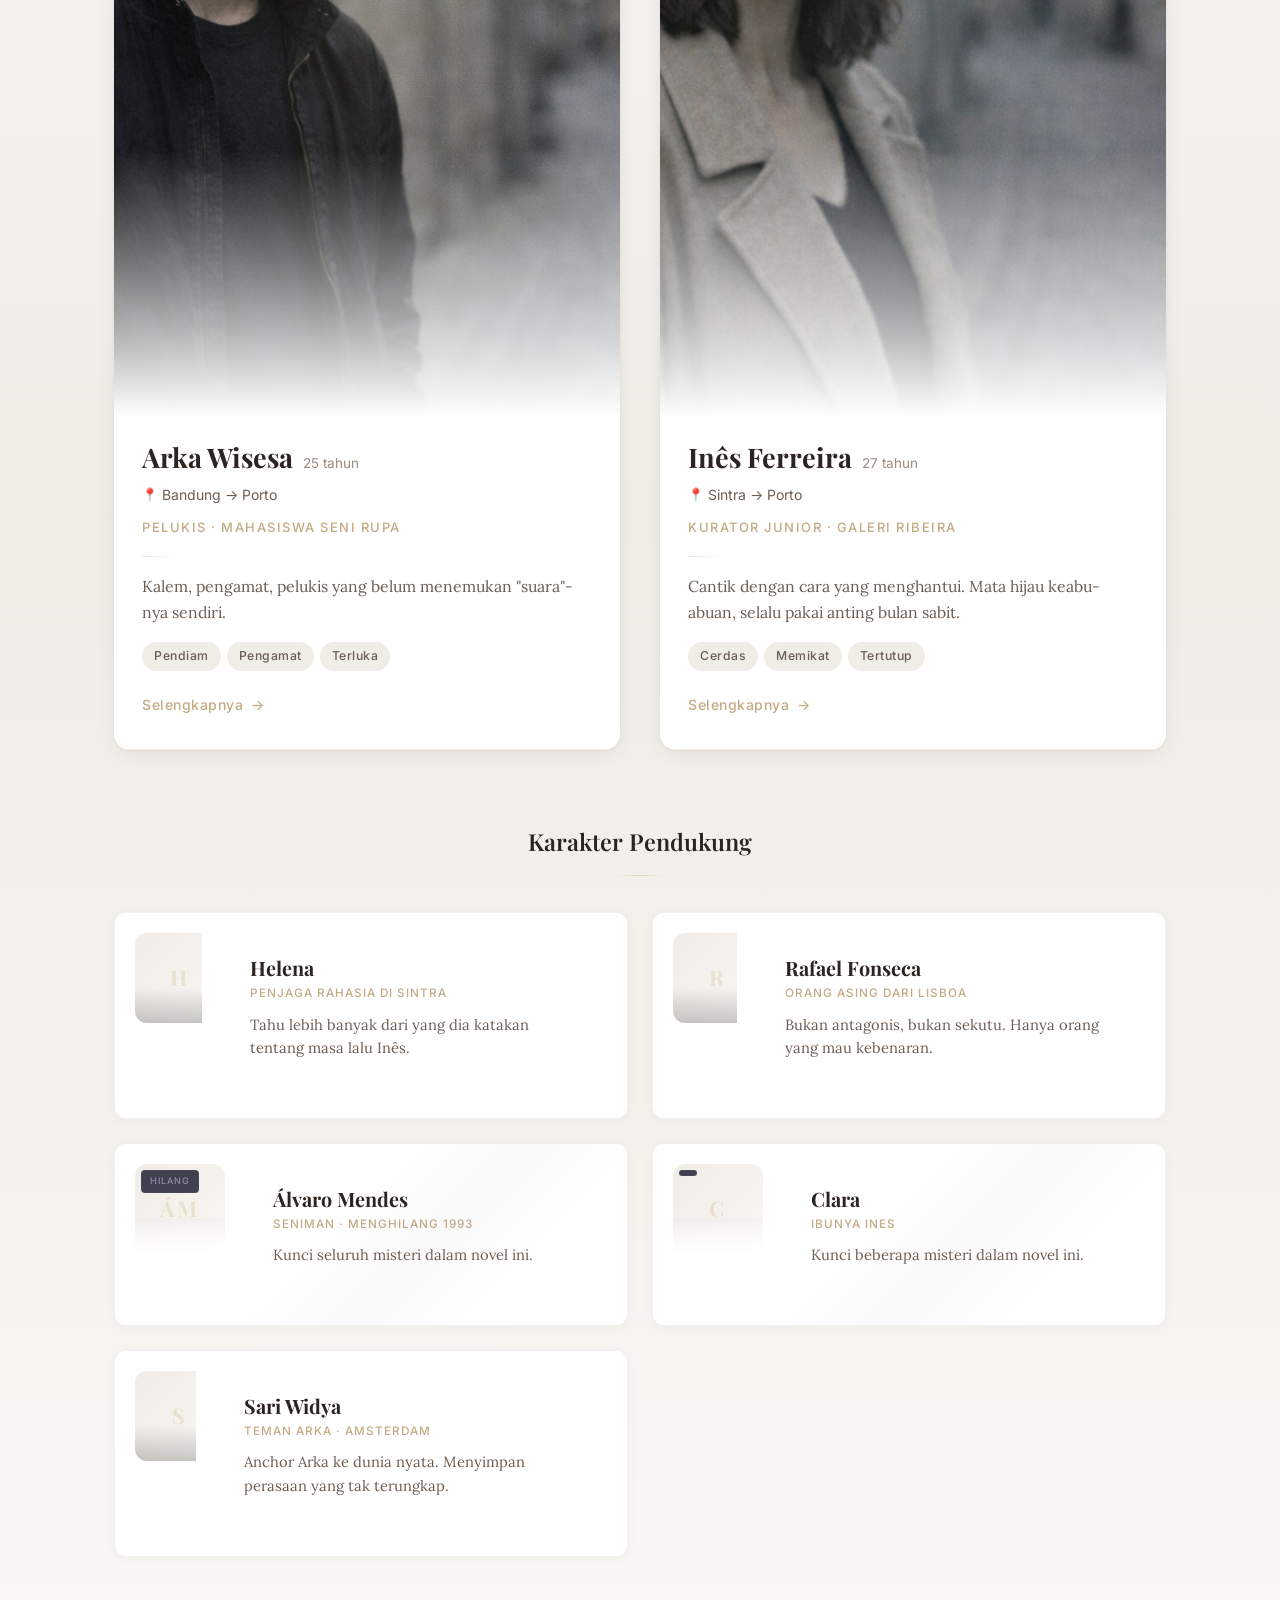
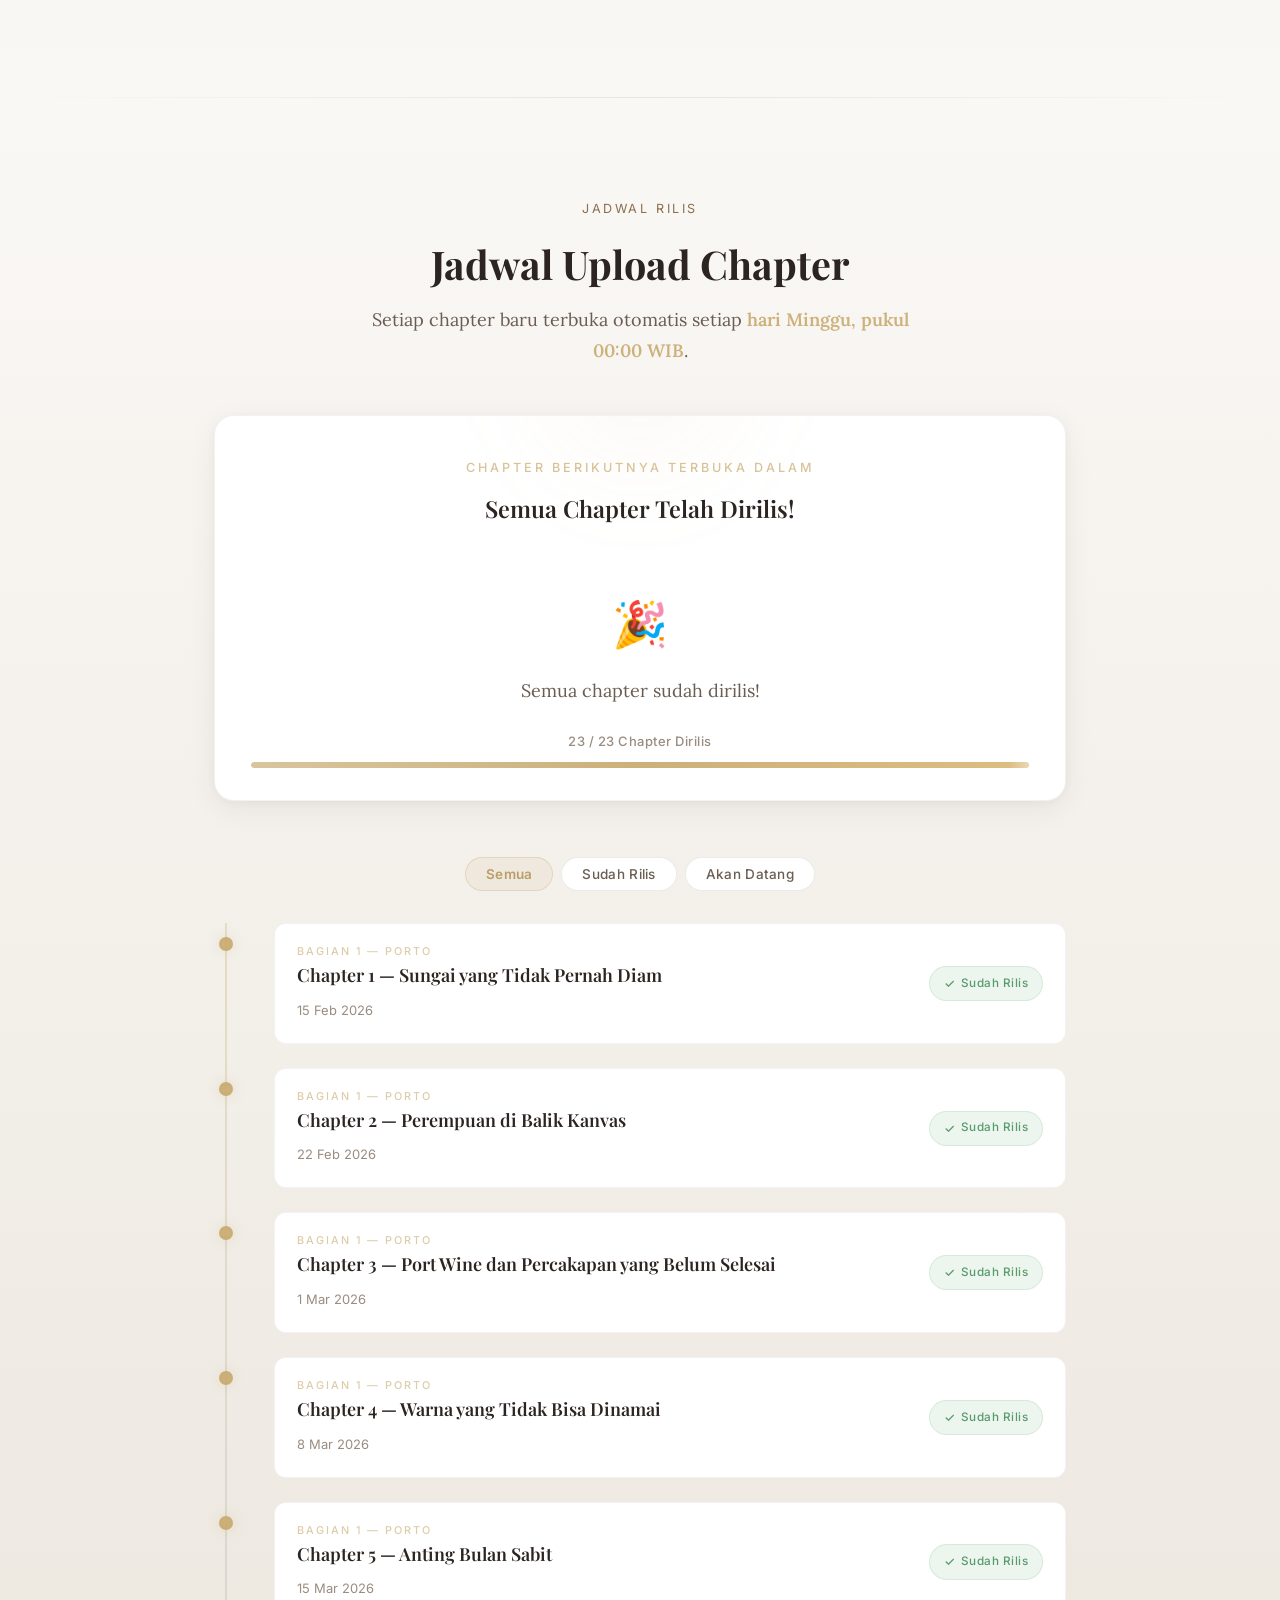
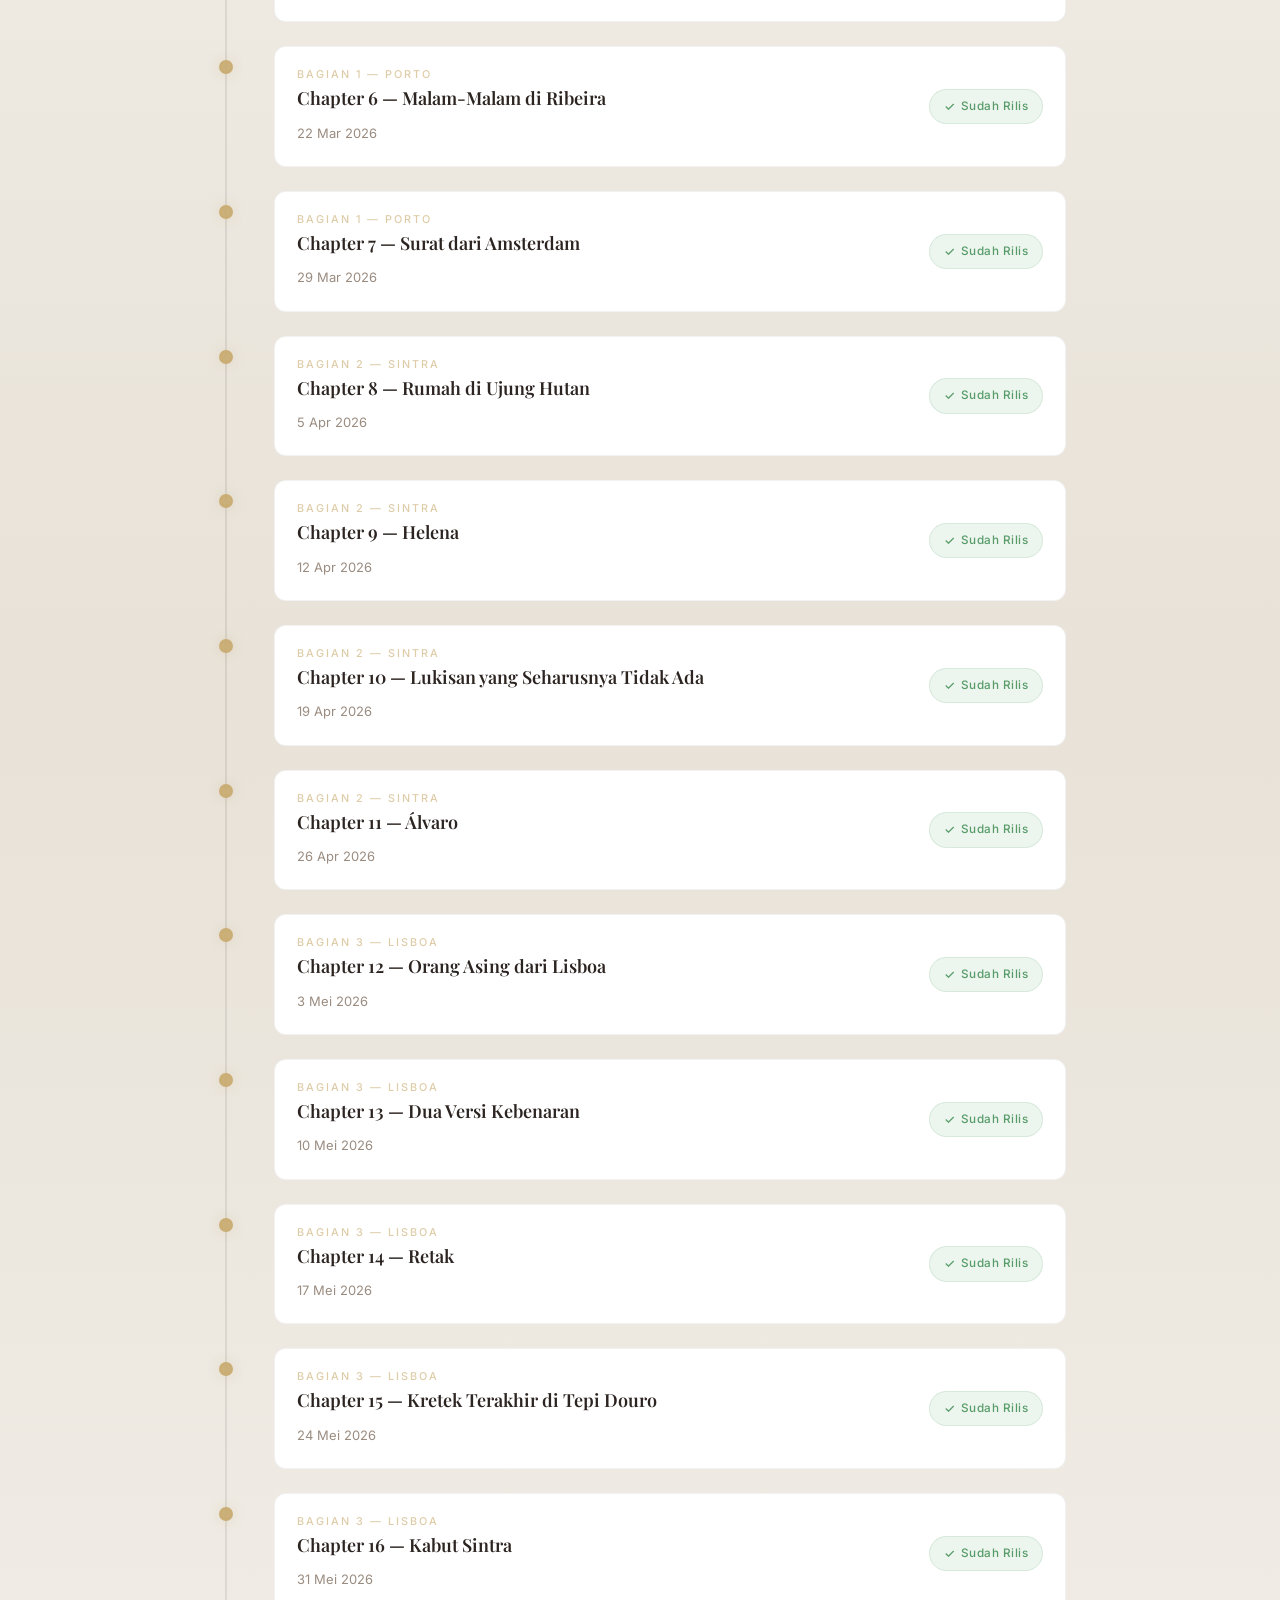
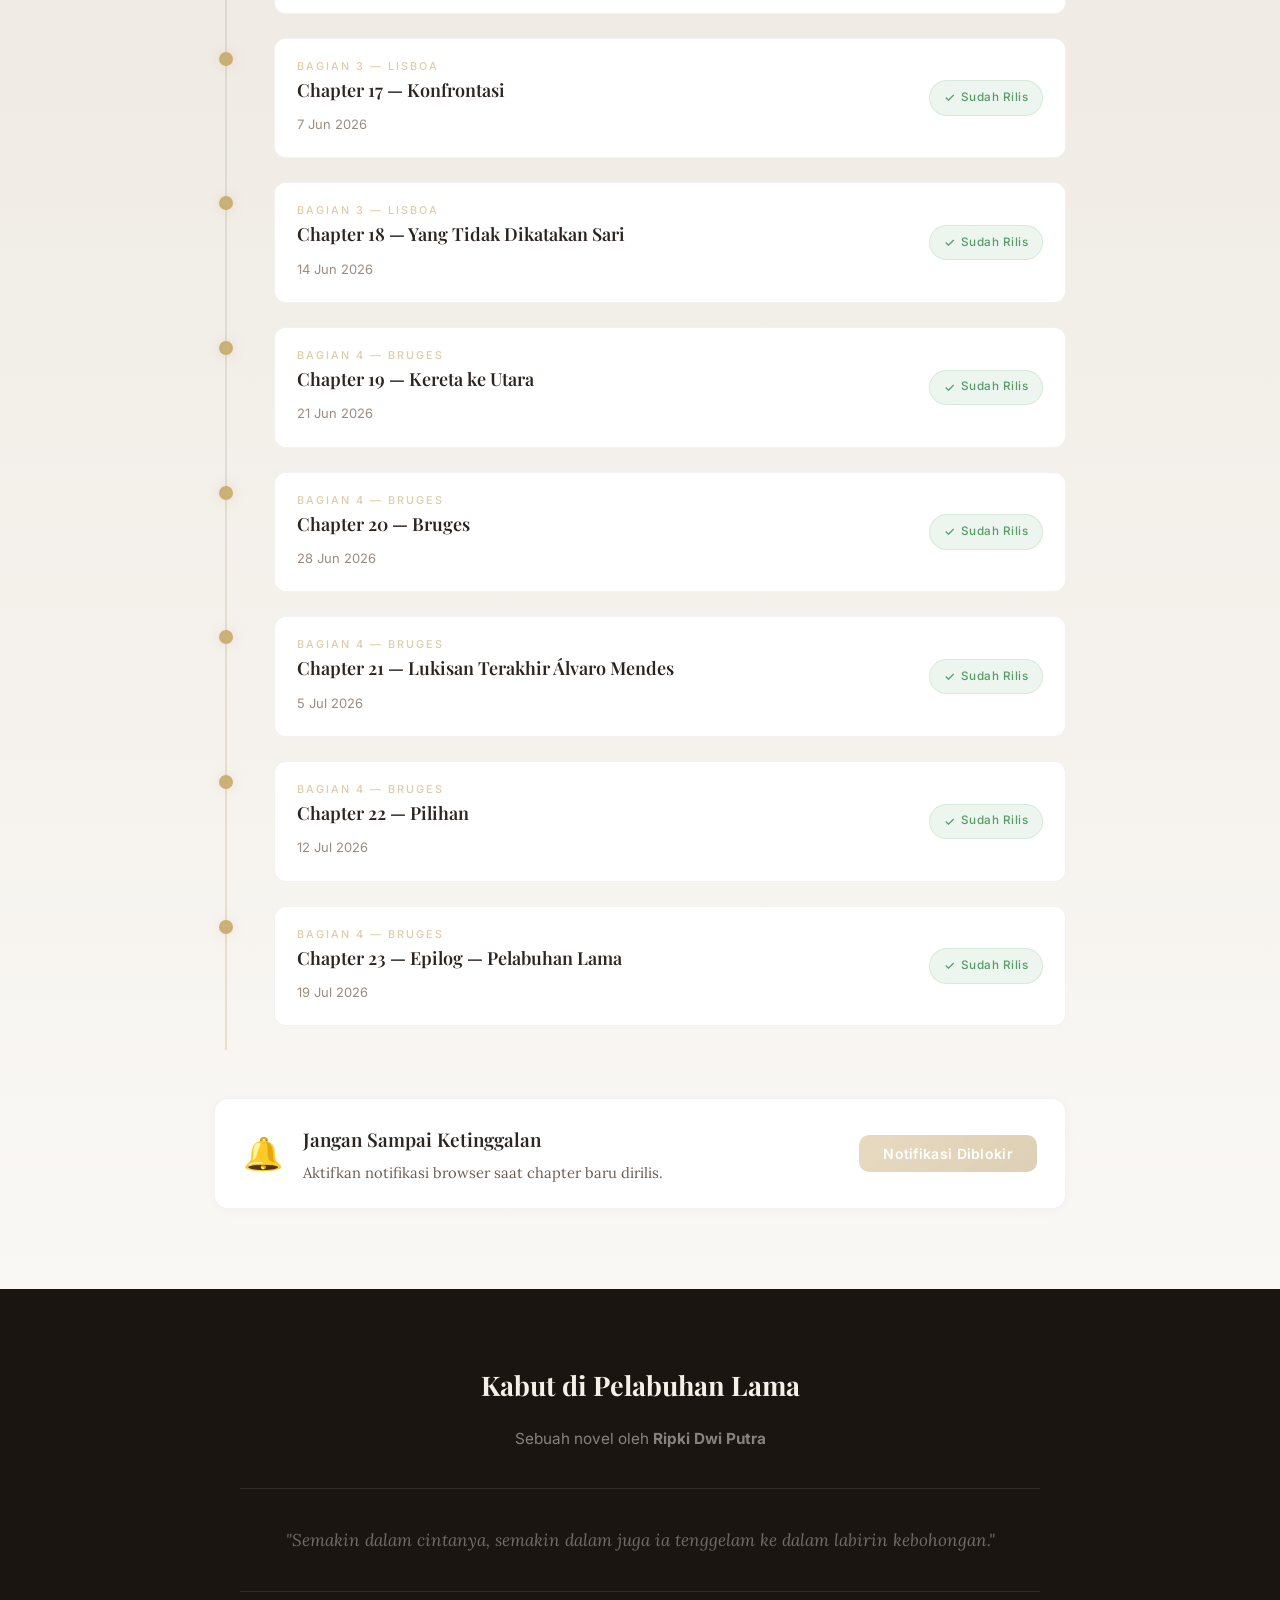
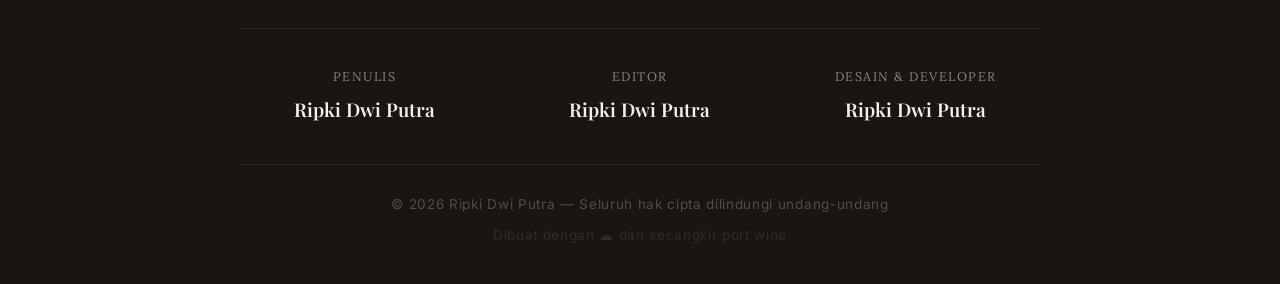
==== commit c2b61798: "Update index.html" ====
--- a/index.html
+++ b/index.html
@@ -1,6 +1,10 @@
 <!DOCTYPE html>
 <html lang="id">
 <head>
+    <meta name="mobile-web-app-capable" content="yes">
+<meta name="apple-mobile-web-app-capable" content="yes">
+<meta name="theme-color" content="#8b6f4e">
+<link rel="manifest" href="manifest.json">
     <meta charset="UTF-8">
     <meta name="viewport" content="width=device-width, initial-scale=1.0">
     <title>Kabut di Pelabuhan Lama</title>
@@ -906,5 +910,12 @@
     <button class="back-to-top" id="btn-back-top" title="Kembali ke atas">↑</button>
 
     <script src="js/app.js"></script>
+    <script>
+if ('serviceWorker' in navigator) {
+  window.addEventListener('load', function() {
+    navigator.serviceWorker.register('./sw.js');
+  });
+}
+                          </script>
 </body>
 </html>
--- a/css/style.css
+++ b/css/style.css
@@ -7635,3 +7635,567 @@
         font-size: 0.58rem;
     }
 }
+
+/* ============================================================
+   READING STATISTICS PANEL
+   ============================================================ */
+
+.stats-overlay {
+    position: fixed;
+    top: 0;
+    left: 0;
+    width: 100%;
+    height: 100%;
+    background: rgba(0, 0, 0, 0.4);
+    backdrop-filter: blur(6px);
+    -webkit-backdrop-filter: blur(6px);
+    z-index: 10010;
+    opacity: 0;
+    visibility: hidden;
+    transition: all 0.3s ease;
+}
+
+.stats-overlay.open {
+    opacity: 1;
+    visibility: visible;
+}
+
+.stats-panel {
+    position: fixed;
+    top: 50%;
+    left: 50%;
+    transform: translate(-50%, -50%) scale(0.95);
+    width: 520px;
+    max-width: calc(100vw - 32px);
+    max-height: calc(100vh - 48px);
+    background: #f5f0e8;
+    border: 1px solid rgba(196, 168, 124, 0.12);
+    border-radius: 20px;
+    z-index: 10011;
+    display: flex;
+    flex-direction: column;
+    opacity: 0;
+    visibility: hidden;
+    transition: all 0.4s cubic-bezier(0.25, 0.46, 0.45, 0.94);
+    box-shadow: 0 24px 80px rgba(0, 0, 0, 0.12);
+    overflow: hidden;
+}
+
+[data-theme="dark"] .stats-panel {
+    background: #141210;
+    border-color: rgba(196, 168, 124, 0.06);
+    box-shadow: 0 24px 80px rgba(0, 0, 0, 0.5);
+}
+
+.stats-panel.open {
+    opacity: 1;
+    visibility: visible;
+    transform: translate(-50%, -50%) scale(1);
+}
+
+/* --- Header --- */
+.stats-header {
+    padding: 24px 28px 16px;
+    border-bottom: 1px solid rgba(196, 168, 124, 0.06);
+    flex-shrink: 0;
+}
+
+.stats-header-top {
+    display: flex;
+    align-items: center;
+    justify-content: space-between;
+    margin-bottom: 4px;
+}
+
+.stats-title {
+    font-family: 'Playfair Display', serif;
+    font-size: 1.2rem;
+    font-weight: 700;
+    color: #2a2520;
+    margin: 0;
+}
+
+[data-theme="dark"] .stats-title {
+    color: #e8e0d4;
+}
+
+.stats-close {
+    width: 32px;
+    height: 32px;
+    border-radius: 50%;
+    background: rgba(196, 168, 124, 0.06);
+    border: 1px solid rgba(196, 168, 124, 0.1);
+    color: rgba(196, 168, 124, 0.5);
+    font-size: 0.9rem;
+    cursor: pointer;
+    display: flex;
+    align-items: center;
+    justify-content: center;
+    transition: all 0.2s ease;
+}
+
+.stats-close:hover {
+    background: rgba(196, 168, 124, 0.15);
+    color: rgba(196, 168, 124, 0.9);
+}
+
+.stats-subtitle {
+    font-family: 'Lora', serif;
+    font-size: 0.78rem;
+    font-style: italic;
+    color: #8b7f70;
+    margin: 0;
+}
+
+[data-theme="dark"] .stats-subtitle {
+    color: #6e6258;
+}
+
+/* --- Content --- */
+.stats-content {
+    flex: 1;
+    overflow-y: auto;
+    padding: 20px 28px;
+}
+
+.stats-content::-webkit-scrollbar { width: 4px; }
+.stats-content::-webkit-scrollbar-thumb {
+    background: rgba(196, 168, 124, 0.15);
+    border-radius: 4px;
+}
+
+/* --- Overview Cards --- */
+.stats-overview {
+    display: grid;
+    grid-template-columns: repeat(2, 1fr);
+    gap: 10px;
+    margin-bottom: 28px;
+}
+
+.stats-card {
+    padding: 16px;
+    background: rgba(196, 168, 124, 0.03);
+    border: 1px solid rgba(196, 168, 124, 0.06);
+    border-radius: 14px;
+    transition: all 0.25s ease;
+    position: relative;
+    overflow: hidden;
+}
+
+.stats-card:hover {
+    background: rgba(196, 168, 124, 0.06);
+    border-color: rgba(196, 168, 124, 0.12);
+    transform: translateY(-2px);
+}
+
+[data-theme="dark"] .stats-card {
+    background: rgba(196, 168, 124, 0.02);
+    border-color: rgba(196, 168, 124, 0.04);
+}
+
+.stats-card-accent {
+    background: rgba(196, 168, 124, 0.06);
+    border-color: rgba(196, 168, 124, 0.12);
+}
+
+[data-theme="dark"] .stats-card-accent {
+    background: rgba(196, 168, 124, 0.04);
+    border-color: rgba(196, 168, 124, 0.08);
+}
+
+.stats-card-icon {
+    font-size: 1.3rem;
+    margin-bottom: 8px;
+}
+
+.stats-card-info {
+    display: flex;
+    flex-direction: column;
+    gap: 2px;
+}
+
+.stats-card-value {
+    font-family: 'Playfair Display', serif;
+    font-size: 1.6rem;
+    font-weight: 700;
+    color: #2a2520;
+    line-height: 1;
+}
+
+[data-theme="dark"] .stats-card-value {
+    color: #e8e0d4;
+}
+
+.stats-card-accent .stats-card-value {
+    color: rgba(196, 168, 124, 0.9);
+}
+
+.stats-card-label {
+    font-family: 'Inter', sans-serif;
+    font-size: 0.65rem;
+    font-weight: 500;
+    color: #8b7f70;
+    letter-spacing: 0.3px;
+}
+
+[data-theme="dark"] .stats-card-label {
+    color: #6e6258;
+}
+
+.stats-card-sub {
+    font-family: 'Inter', sans-serif;
+    font-size: 0.58rem;
+    color: rgba(196, 168, 124, 0.4);
+    margin-top: 6px;
+}
+
+/* --- Sections --- */
+.stats-section {
+    margin-bottom: 28px;
+}
+
+.stats-section-title {
+    font-family: 'Inter', sans-serif;
+    font-size: 0.6rem;
+    font-weight: 600;
+    letter-spacing: 2.5px;
+    text-transform: uppercase;
+    color: rgba(196, 168, 124, 0.45);
+    margin: 0 0 14px;
+}
+
+/* --- Progress Ring --- */
+.stats-progress-ring-wrapper {
+    display: flex;
+    justify-content: center;
+    position: relative;
+    margin-bottom: 14px;
+}
+
+.stats-ring {
+    width: 120px;
+    height: 120px;
+    transform: rotate(-90deg);
+}
+
+.stats-ring-bg {
+    fill: none;
+    stroke: rgba(196, 168, 124, 0.08);
+    stroke-width: 8;
+}
+
+[data-theme="dark"] .stats-ring-bg {
+    stroke: rgba(196, 168, 124, 0.05);
+}
+
+.stats-ring-fill {
+    fill: none;
+    stroke: rgba(196, 168, 124, 0.7);
+    stroke-width: 8;
+    stroke-linecap: round;
+    stroke-dasharray: 326.73;
+    stroke-dashoffset: 326.73;
+    transition: stroke-dashoffset 1.5s cubic-bezier(0.25, 0.46, 0.45, 0.94);
+}
+
+.stats-ring-center {
+    position: absolute;
+    top: 50%;
+    left: 50%;
+    transform: translate(-50%, -50%);
+    text-align: center;
+}
+
+.stats-ring-percent {
+    display: block;
+    font-family: 'Playfair Display', serif;
+    font-size: 1.5rem;
+    font-weight: 700;
+    color: rgba(196, 168, 124, 0.8);
+}
+
+.stats-ring-label {
+    font-family: 'Inter', sans-serif;
+    font-size: 0.55rem;
+    color: rgba(196, 168, 124, 0.4);
+    letter-spacing: 1px;
+    text-transform: uppercase;
+}
+
+.stats-progress-info {
+    display: flex;
+    justify-content: center;
+    gap: 20px;
+    font-family: 'Inter', sans-serif;
+    font-size: 0.68rem;
+    color: #8b7f70;
+}
+
+[data-theme="dark"] .stats-progress-info {
+    color: #6e6258;
+}
+
+/* --- History --- */
+.stats-history {
+    max-height: 200px;
+    overflow-y: auto;
+}
+
+.stats-history::-webkit-scrollbar { width: 3px; }
+.stats-history::-webkit-scrollbar-thumb {
+    background: rgba(196, 168, 124, 0.12);
+    border-radius: 3px;
+}
+
+.stats-history-item {
+    display: flex;
+    align-items: center;
+    gap: 12px;
+    padding: 10px 14px;
+    margin-bottom: 6px;
+    background: rgba(196, 168, 124, 0.03);
+    border: 1px solid rgba(196, 168, 124, 0.04);
+    border-radius: 10px;
+    transition: all 0.2s ease;
+}
+
+.stats-history-item:hover {
+    background: rgba(196, 168, 124, 0.06);
+    transform: translateX(3px);
+}
+
+[data-theme="dark"] .stats-history-item {
+    background: rgba(196, 168, 124, 0.02);
+    border-color: rgba(196, 168, 124, 0.03);
+}
+
+.stats-history-num {
+    font-family: 'Playfair Display', serif;
+    font-size: 0.85rem;
+    font-weight: 700;
+    color: rgba(196, 168, 124, 0.5);
+    min-width: 28px;
+    text-align: center;
+}
+
+.stats-history-info {
+    flex: 1;
+    min-width: 0;
+}
+
+.stats-history-title {
+    font-family: 'Lora', serif;
+    font-size: 0.78rem;
+    color: #2a2520;
+    white-space: nowrap;
+    overflow: hidden;
+    text-overflow: ellipsis;
+}
+
+[data-theme="dark"] .stats-history-title {
+    color: #e8e0d4;
+}
+
+.stats-history-meta {
+    font-family: 'Inter', sans-serif;
+    font-size: 0.58rem;
+    color: #8b7f70;
+}
+
+[data-theme="dark"] .stats-history-meta {
+    color: #6e6258;
+}
+
+.stats-history-time {
+    font-family: 'Inter', sans-serif;
+    font-size: 0.65rem;
+    font-weight: 600;
+    color: rgba(196, 168, 124, 0.6);
+    flex-shrink: 0;
+}
+
+/* --- Heatmap --- */
+.stats-heatmap {
+    display: grid;
+    grid-template-columns: repeat(7, 1fr);
+    gap: 6px;
+}
+
+.stats-heatmap-day {
+    aspect-ratio: 1;
+    border-radius: 6px;
+    display: flex;
+    flex-direction: column;
+    align-items: center;
+    justify-content: center;
+    gap: 2px;
+    transition: all 0.2s ease;
+    cursor: default;
+}
+
+.stats-heatmap-day:hover {
+    transform: scale(1.1);
+}
+
+.heatmap-level-0 {
+    background: rgba(196, 168, 124, 0.04);
+    border: 1px solid rgba(196, 168, 124, 0.04);
+}
+.heatmap-level-1 {
+    background: rgba(196, 168, 124, 0.1);
+    border: 1px solid rgba(196, 168, 124, 0.08);
+}
+.heatmap-level-2 {
+    background: rgba(196, 168, 124, 0.2);
+    border: 1px solid rgba(196, 168, 124, 0.12);
+}
+.heatmap-level-3 {
+    background: rgba(196, 168, 124, 0.35);
+    border: 1px solid rgba(196, 168, 124, 0.2);
+}
+.heatmap-level-4 {
+    background: rgba(196, 168, 124, 0.5);
+    border: 1px solid rgba(196, 168, 124, 0.3);
+}
+
+.heatmap-day-label {
+    font-family: 'Inter', sans-serif;
+    font-size: 0.5rem;
+    font-weight: 600;
+    color: rgba(196, 168, 124, 0.5);
+}
+
+.heatmap-day-value {
+    font-family: 'Inter', sans-serif;
+    font-size: 0.45rem;
+    color: rgba(196, 168, 124, 0.35);
+}
+
+/* --- Favorite Chapter --- */
+.stats-favorite-item {
+    padding: 16px;
+    background: rgba(196, 168, 124, 0.04);
+    border: 1px solid rgba(196, 168, 124, 0.08);
+    border-radius: 12px;
+    text-align: center;
+}
+
+.stats-favorite-chapter {
+    font-family: 'Playfair Display', serif;
+    font-size: 1rem;
+    font-weight: 600;
+    color: #2a2520;
+    margin-bottom: 4px;
+}
+
+[data-theme="dark"] .stats-favorite-chapter {
+    color: #e8e0d4;
+}
+
+.stats-favorite-time {
+    font-family: 'Inter', sans-serif;
+    font-size: 0.7rem;
+    color: rgba(196, 168, 124, 0.6);
+}
+
+/* --- Fun Facts --- */
+.stats-fact {
+    display: flex;
+    align-items: flex-start;
+    gap: 10px;
+    padding: 10px 14px;
+    margin-bottom: 6px;
+    background: rgba(196, 168, 124, 0.03);
+    border-radius: 10px;
+}
+
+.stats-fact-icon {
+    font-size: 1rem;
+    flex-shrink: 0;
+    margin-top: 1px;
+}
+
+.stats-fact-text {
+    font-family: 'Lora', serif;
+    font-size: 0.78rem;
+    line-height: 1.5;
+    color: #5a4e40;
+}
+
+[data-theme="dark"] .stats-fact-text {
+    color: #a89a8a;
+}
+
+.stats-fact-highlight {
+    color: rgba(196, 168, 124, 0.85);
+    font-weight: 600;
+}
+
+/* --- Empty State --- */
+.stats-empty {
+    text-align: center;
+    padding: 20px;
+    font-family: 'Lora', serif;
+    font-size: 0.82rem;
+    font-style: italic;
+    color: #8b7f70;
+}
+
+/* --- Footer --- */
+.stats-footer {
+    padding: 14px 28px;
+    border-top: 1px solid rgba(196, 168, 124, 0.06);
+    text-align: center;
+    flex-shrink: 0;
+}
+
+.stats-reset-btn {
+    padding: 8px 20px;
+    background: none;
+    border: 1px solid rgba(196, 168, 124, 0.1);
+    border-radius: 8px;
+    font-family: 'Inter', sans-serif;
+    font-size: 0.68rem;
+    font-weight: 500;
+    color: rgba(196, 168, 124, 0.4);
+    cursor: pointer;
+    transition: all 0.2s ease;
+}
+
+.stats-reset-btn:hover {
+    background: rgba(200, 80, 80, 0.06);
+    border-color: rgba(200, 80, 80, 0.2);
+    color: rgba(200, 80, 80, 0.7);
+}
+
+/* --- Responsive --- */
+@media (max-width: 560px) {
+    .stats-panel {
+        width: calc(100vw - 16px);
+        max-height: calc(100vh - 24px);
+        border-radius: 16px;
+    }
+
+    .stats-content {
+        padding: 16px 20px;
+    }
+
+    .stats-overview {
+        grid-template-columns: 1fr 1fr;
+        gap: 8px;
+    }
+
+    .stats-card {
+        padding: 12px;
+    }
+
+    .stats-card-value {
+        font-size: 1.3rem;
+    }
+}
+
+@media (max-width: 380px) {
+    .stats-overview {
+        grid-template-columns: 1fr;
+    }
+}
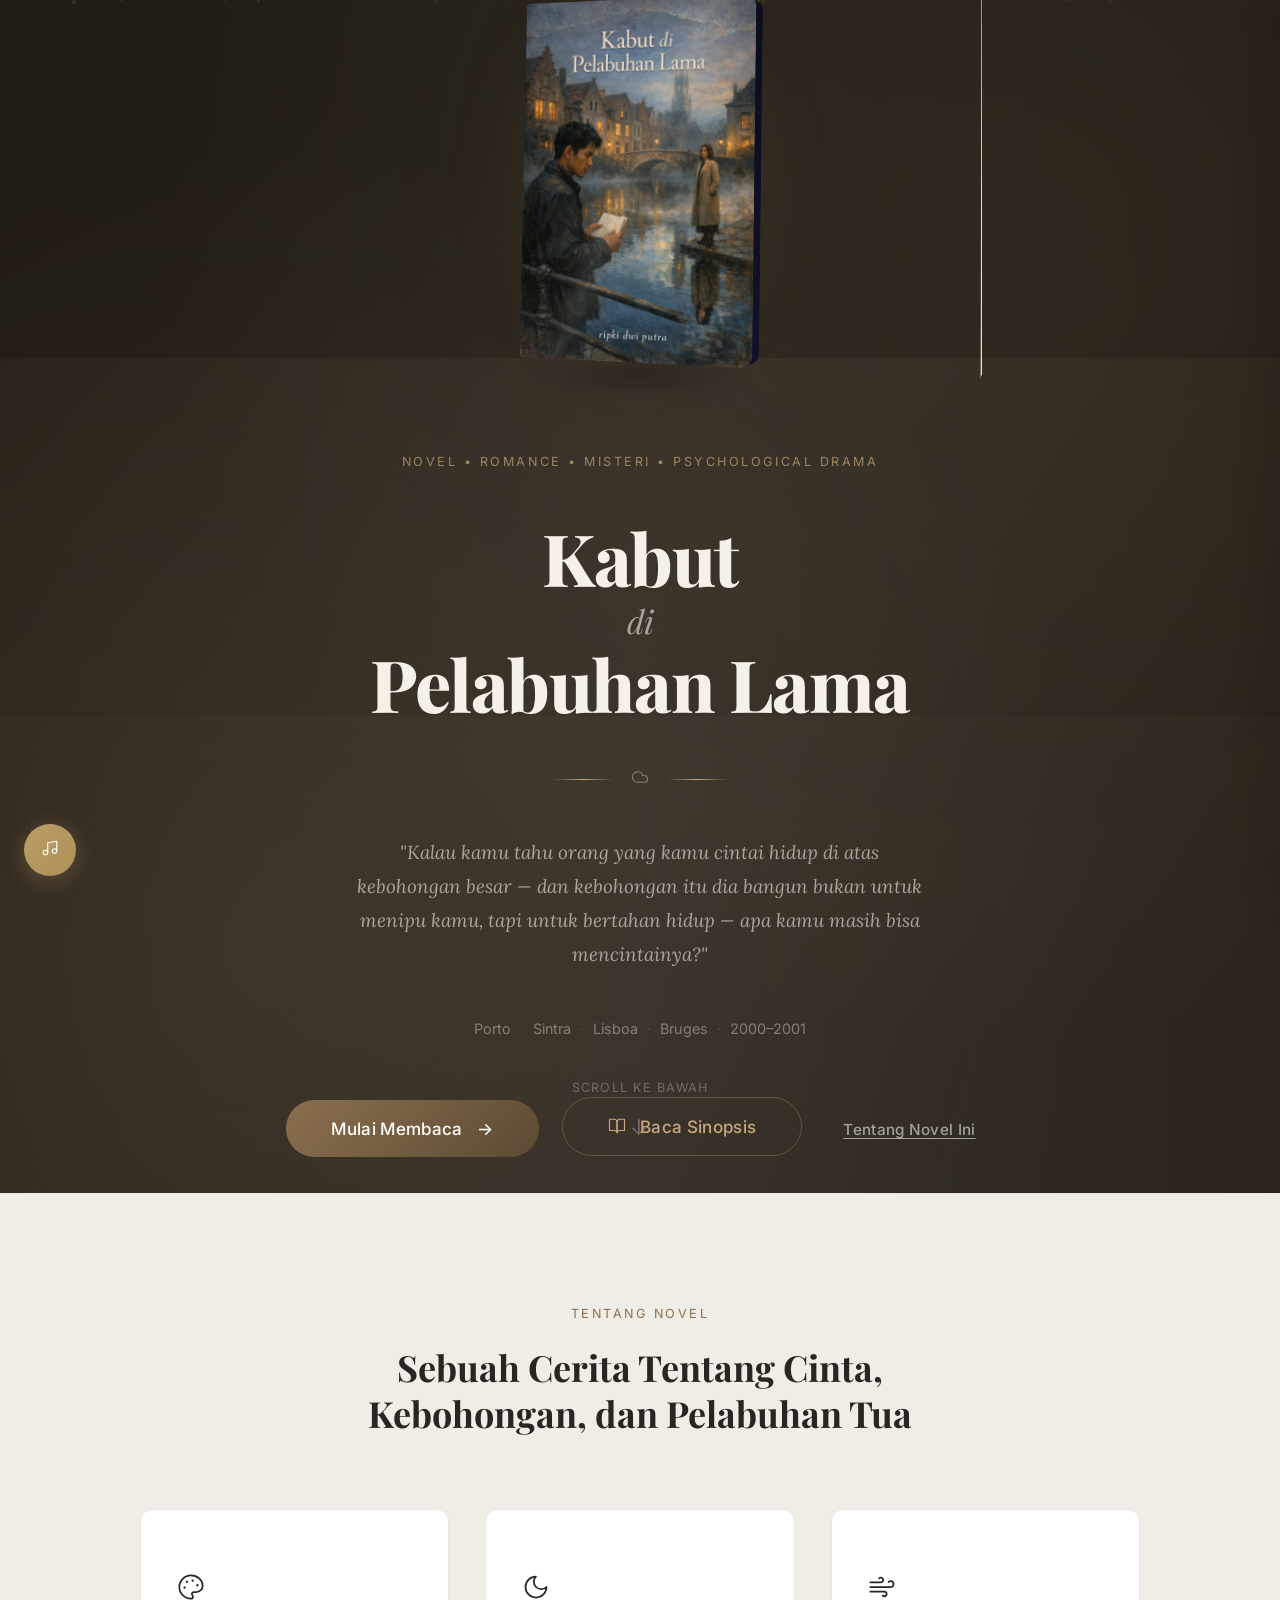
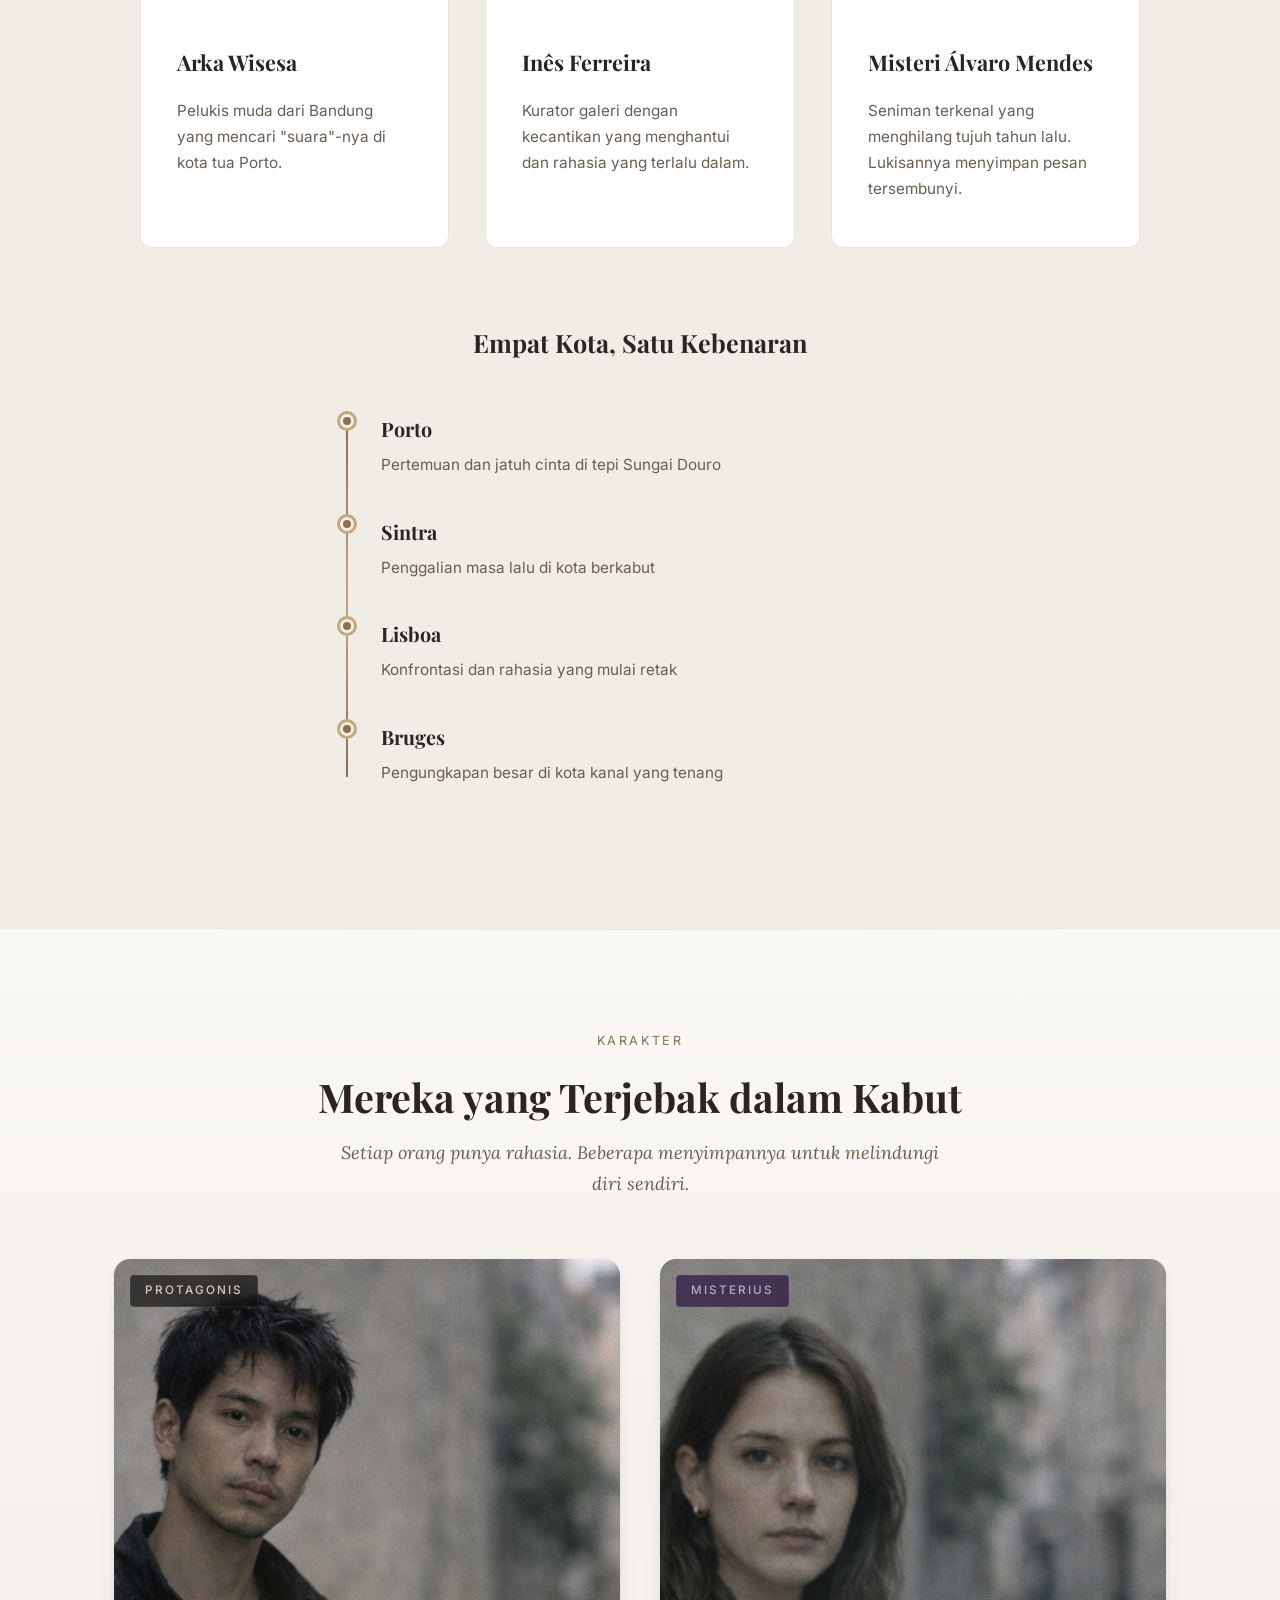
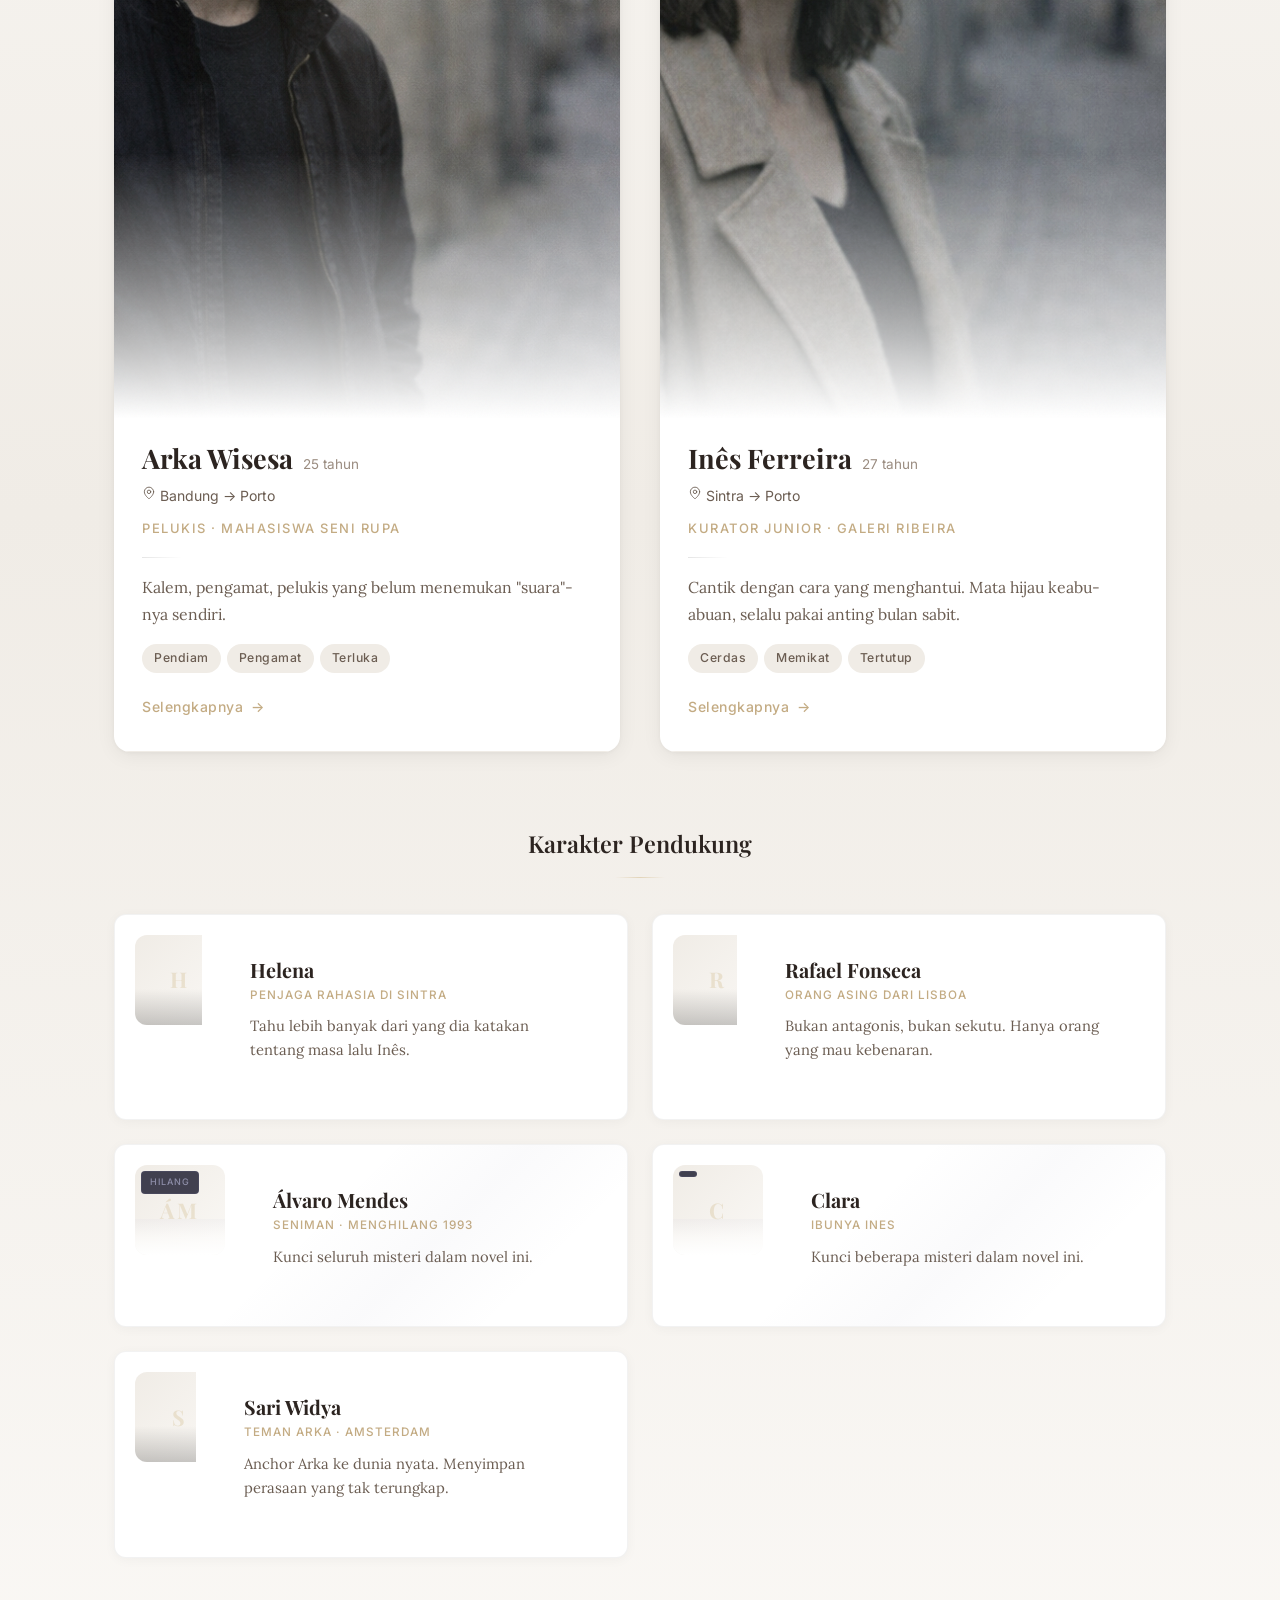
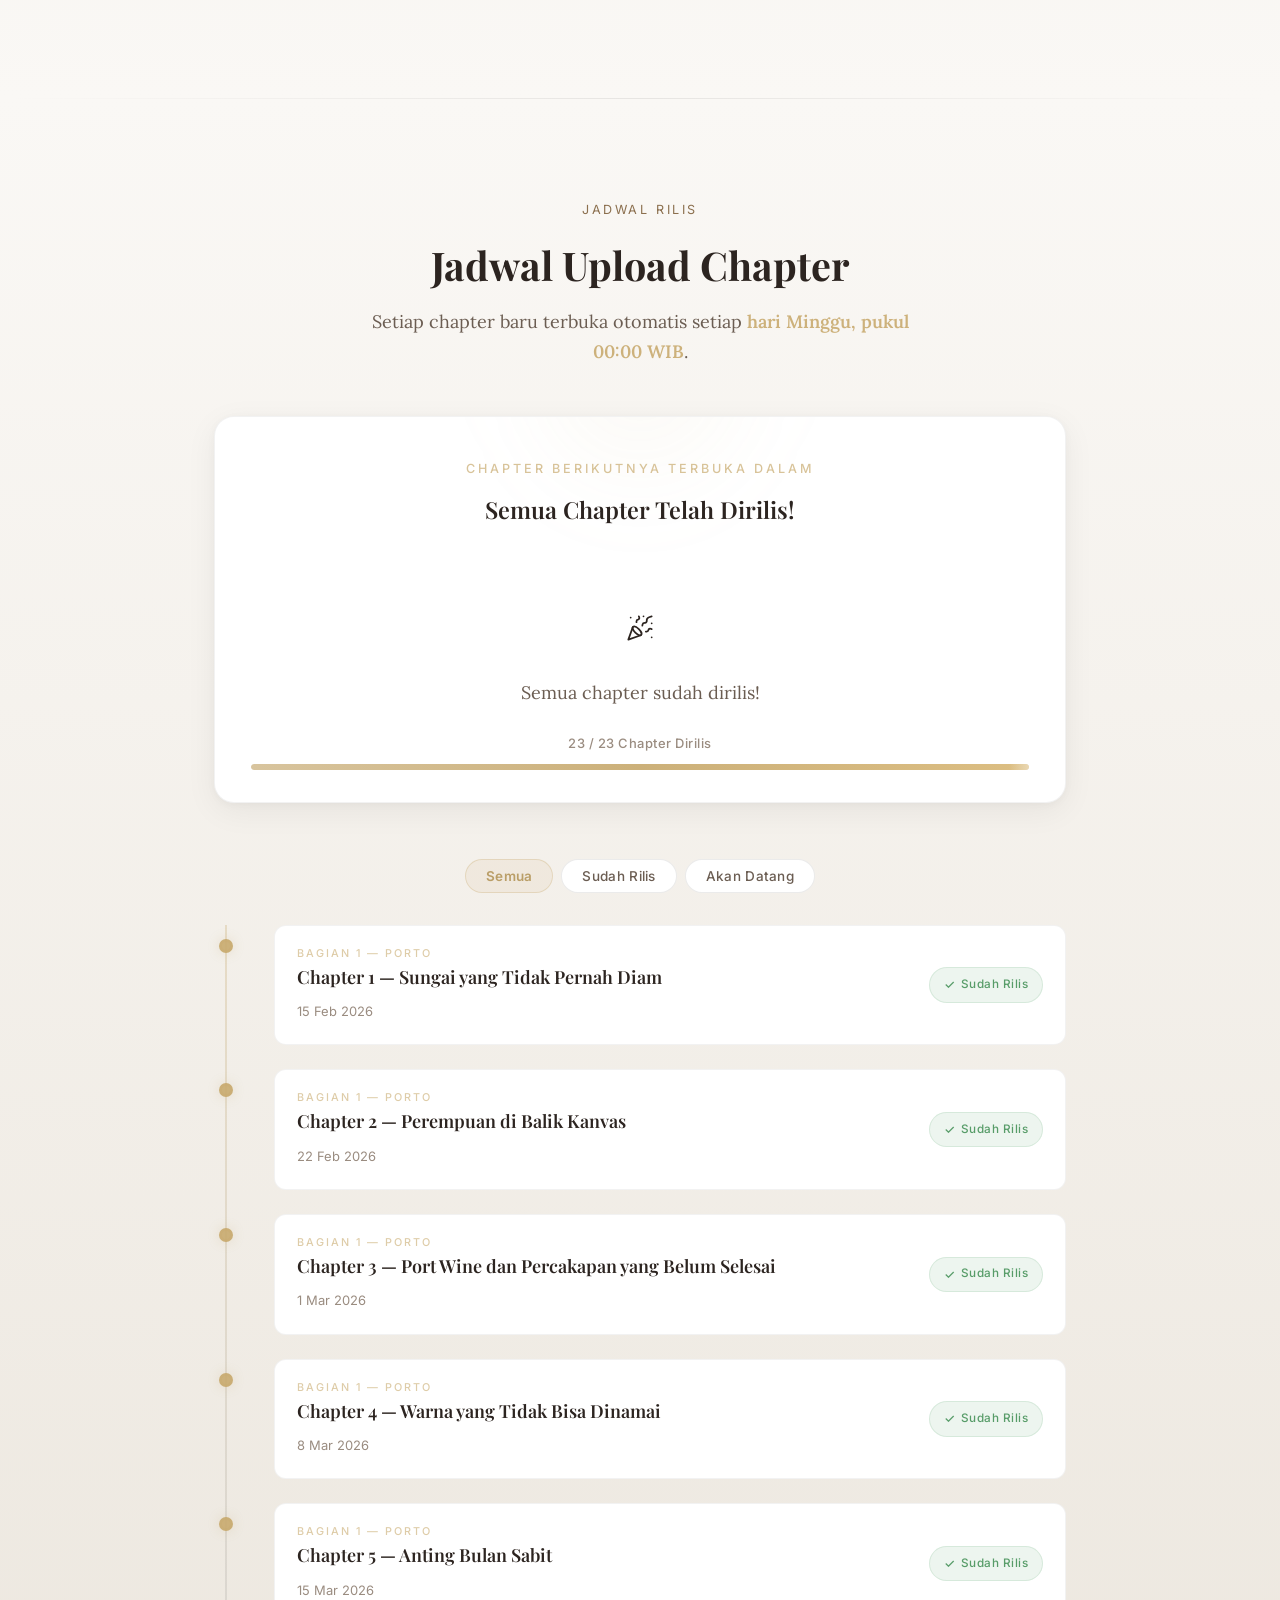
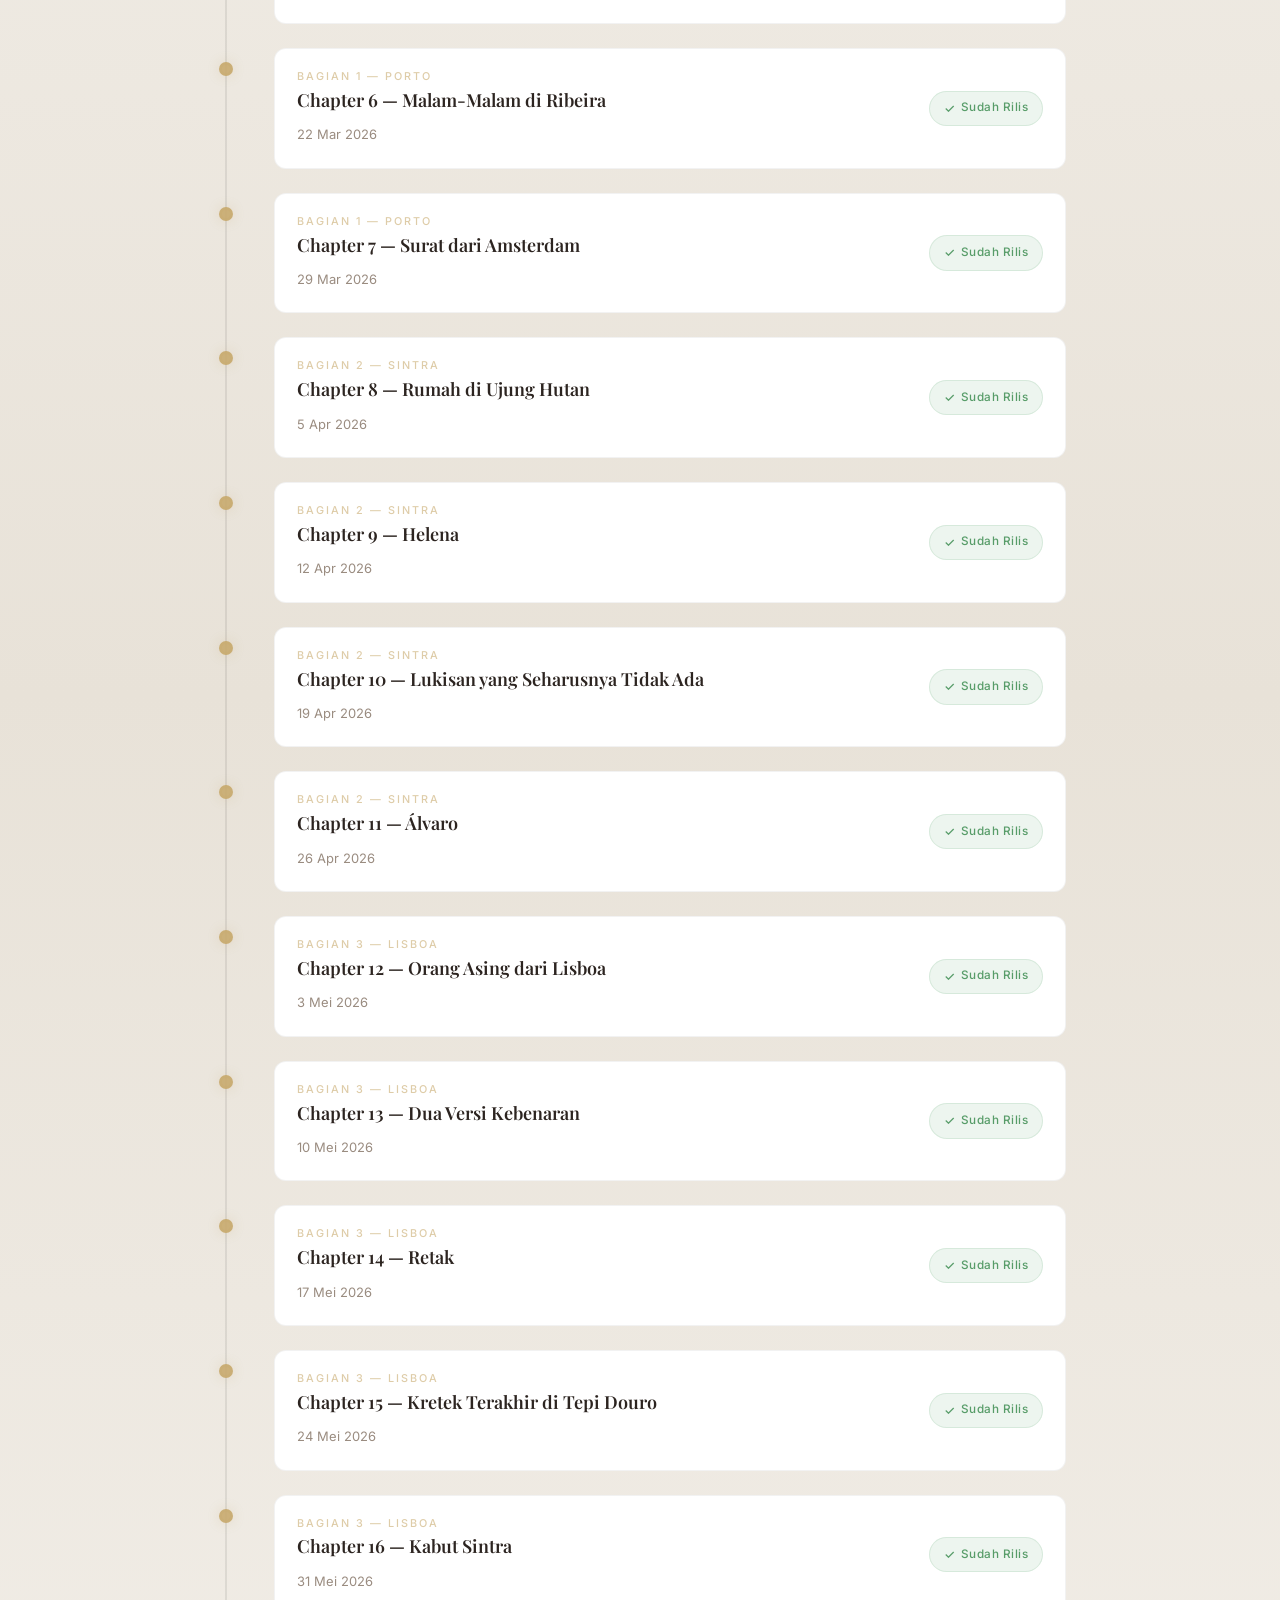
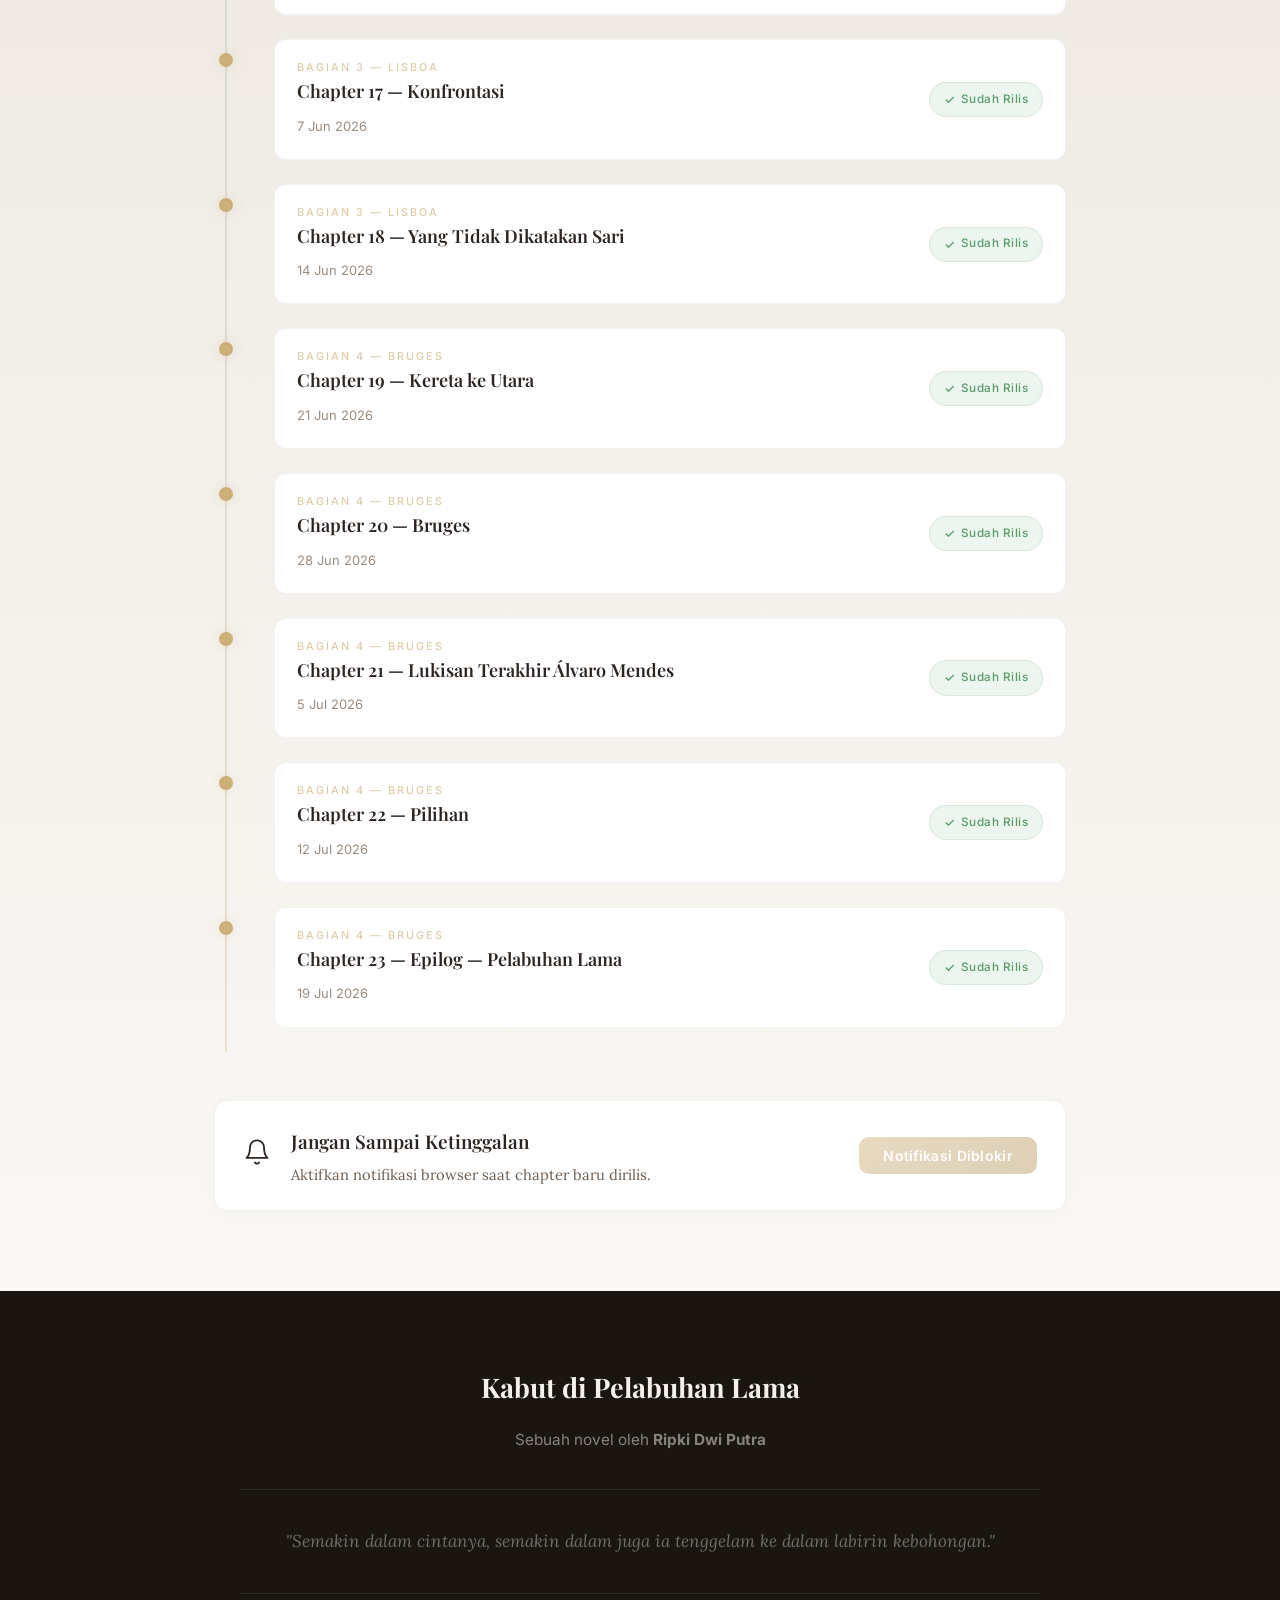
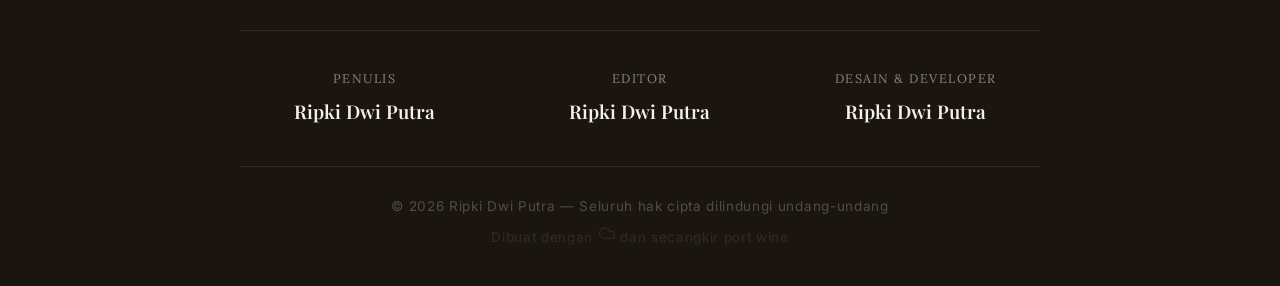
==== commit 6b2a04ae: "Add files via upload" ====
--- a/index.html
+++ b/index.html
@@ -34,22 +34,22 @@
     <nav id="main-nav">
         <div class="nav-inner">
             <div class="nav-brand" id="nav-brand">
-                <span class="nav-icon">☁</span>
+                <span class="nav-icon"><svg xmlns="http://www.w3.org/2000/svg" viewBox="0 0 24 24" fill="none" stroke="currentColor" stroke-width="1.5" stroke-linecap="round" stroke-linejoin="round" width="18" height="18"><path d="M17.5 19H9a7 7 0 1 1 6.71-9h1.79a4.5 4.5 0 1 1 0 9Z"/></svg></span>
                 <span class="nav-title-text">Kabut di Pelabuhan Lama</span>
             </div>
             <div class="nav-controls">
                 <button class="nav-btn" id="btn-font-decrease" title="Perkecil Font">A-</button>
                 <button class="nav-btn" id="btn-font-increase" title="Perbesar Font">A+</button>
                 <button class="nav-btn" id="btn-theme" title="Mode Gelap/Terang">
-                    <span id="theme-icon">🌙</span>
+                    <span id="theme-icon"><svg xmlns="http://www.w3.org/2000/svg" viewBox="0 0 24 24" fill="none" stroke="currentColor" stroke-width="1.5" stroke-linecap="round" stroke-linejoin="round" width="16" height="16"><path d="M12 3a6 6 0 0 0 9 9 9 9 0 1 1-9-9Z"/></svg></span>
                 </button>
              <button class="nav-btn" id="btn-glossary" title="Glosarium">
-        <span>📖</span>
+        <span><svg xmlns="http://www.w3.org/2000/svg" viewBox="0 0 24 24" fill="none" stroke="currentColor" stroke-width="1.5" stroke-linecap="round" stroke-linejoin="round" width="18" height="18"><path d="M2 3h6a4 4 0 0 1 4 4v14a3 3 0 0 0-3-3H2z"/><path d="M22 3h-6a4 4 0 0 0-4 4v14a3 3 0 0 1 3-3h7z"/></svg></span>
                   </button>
                 <button class="nav-btn" id="btn-stats" title="Statistik Membaca">
-        <span>📊</span>
+        <span><svg xmlns="http://www.w3.org/2000/svg" viewBox="0 0 24 24" fill="none" stroke="currentColor" stroke-width="1.5" stroke-linecap="round" stroke-linejoin="round" width="18" height="18"><line x1="18" y1="20" x2="18" y2="10"/><line x1="12" y1="20" x2="12" y2="4"/><line x1="6" y1="20" x2="6" y2="14"/><line x1="2" y1="20" x2="22" y2="20"/></svg></span>
                 </button>
-                <button class="nav-btn" id="btn-toc" title="Daftar Isi">☰</button>
+                <button class="nav-btn" id="btn-toc" title="Daftar Isi"><svg xmlns="http://www.w3.org/2000/svg" viewBox="0 0 24 24" fill="none" stroke="currentColor" stroke-width="1.5" stroke-linecap="round" stroke-linejoin="round" width="18" height="18"><line x1="3" y1="6" x2="21" y2="6"/><line x1="3" y1="12" x2="21" y2="12"/><line x1="3" y1="18" x2="21" y2="18"/></svg></button>
             </div>
         </div>
         <div class="reading-progress">
@@ -79,7 +79,7 @@
                     </li>
                     <li>
                         <a href="#" class="toc-link" data-page="sinopsis">
-                            <span class="ch-num">📖</span> Sinopsis
+                            <span class="ch-num"><svg xmlns="http://www.w3.org/2000/svg" viewBox="0 0 24 24" fill="none" stroke="currentColor" stroke-width="1.5" stroke-linecap="round" stroke-linejoin="round" width="18" height="18"><path d="M2 3h6a4 4 0 0 1 4 4v14a3 3 0 0 0-3-3H2z"/><path d="M22 3h-6a4 4 0 0 0-4 4v14a3 3 0 0 1 3-3h7z"/></svg></span> Sinopsis
                         </a>
                     </li>
                 </ul>
@@ -102,7 +102,7 @@
             </div>
         </div>
         <div class="toc-bookmark-section">
-            <h3>🔖 Bookmark</h3>
+            <h3><svg xmlns="http://www.w3.org/2000/svg" viewBox="0 0 24 24" fill="none" stroke="currentColor" stroke-width="1.5" stroke-linecap="round" stroke-linejoin="round" width="16" height="16"><path d="m19 21-7-4-7 4V5a2 2 0 0 1 2-2h10a2 2 0 0 1 2 2v16z"/></svg> Bookmark</h3>
             <ul class="toc-list" id="bookmark-list">
                 <li class="toc-empty">Belum ada bookmark</li>
             </ul>
@@ -165,7 +165,7 @@
             </h1>
             <div class="hero-divider">
                 <span class="hero-divider-line"></span>
-                <span class="hero-divider-icon">☁</span>
+                <span class="hero-divider-icon"><svg xmlns="http://www.w3.org/2000/svg" viewBox="0 0 24 24" fill="none" stroke="currentColor" stroke-width="1.5" stroke-linecap="round" stroke-linejoin="round" width="18" height="18"><path d="M17.5 19H9a7 7 0 1 1 6.71-9h1.79a4.5 4.5 0 1 1 0 9Z"/></svg></span>
                 <span class="hero-divider-line"></span>
             </div>
             <p class="hero-quote">
@@ -185,7 +185,7 @@
                     <span class="cta-arrow">→</span>
                 </button>
                 <button class="hero-cta hero-cta-secondary" id="btn-read-sinopsis">
-                    📖 Baca Sinopsis
+                    <svg xmlns="http://www.w3.org/2000/svg" viewBox="0 0 24 24" fill="none" stroke="currentColor" stroke-width="1.5" stroke-linecap="round" stroke-linejoin="round" width="18" height="18"><path d="M2 3h6a4 4 0 0 1 4 4v14a3 3 0 0 0-3-3H2z"/><path d="M22 3h-6a4 4 0 0 0-4 4v14a3 3 0 0 1 3-3h7z"/></svg> Baca Sinopsis
                 </button>
                 <button class="hero-cta hero-cta-tertiary" id="btn-scroll-about">
                     Tentang Novel Ini
@@ -207,17 +207,17 @@
             </div>
             <div class="about-grid">
                 <div class="about-card">
-                    <div class="about-card-icon">🎨</div>
+                    <div class="about-card-icon"><svg xmlns="http://www.w3.org/2000/svg" viewBox="0 0 24 24" fill="none" stroke="currentColor" stroke-width="1.5" stroke-linecap="round" stroke-linejoin="round" width="28" height="28"><circle cx="13.5" cy="6.5" r="1" fill="currentColor" stroke="none"/><circle cx="17.5" cy="10.5" r="1" fill="currentColor" stroke="none"/><circle cx="8.5" cy="7.5" r="1" fill="currentColor" stroke="none"/><circle cx="6.5" cy="12.5" r="1" fill="currentColor" stroke="none"/><path d="M12 2C6.5 2 2 6.5 2 12s4.5 10 10 10c.926 0 1.648-.746 1.648-1.688 0-.437-.18-.835-.437-1.125-.29-.289-.438-.652-.438-1.125a1.64 1.64 0 0 1 1.668-1.668h1.996c3.051 0 5.555-2.503 5.555-5.554C21.965 6.012 17.461 2 12 2z"/></svg></div>
                     <h3>Arka Wisesa</h3>
                     <p>Pelukis muda dari Bandung yang mencari "suara"-nya di kota tua Porto.</p>
                 </div>
                 <div class="about-card">
-                    <div class="about-card-icon">🌙</div>
+                    <div class="about-card-icon"><svg xmlns="http://www.w3.org/2000/svg" viewBox="0 0 24 24" fill="none" stroke="currentColor" stroke-width="1.5" stroke-linecap="round" stroke-linejoin="round" width="28" height="28"><path d="M12 3a6 6 0 0 0 9 9 9 9 0 1 1-9-9Z"/></svg></div>
                     <h3>Inês Ferreira</h3>
                     <p>Kurator galeri dengan kecantikan yang menghantui dan rahasia yang terlalu dalam.</p>
                 </div>
                 <div class="about-card">
-                    <div class="about-card-icon">🌫️</div>
+                    <div class="about-card-icon"><svg xmlns="http://www.w3.org/2000/svg" viewBox="0 0 24 24" fill="none" stroke="currentColor" stroke-width="1.5" stroke-linecap="round" stroke-linejoin="round" width="28" height="28"><path d="M17.7 7.7a2.5 2.5 0 1 1 1.8 4.3H2"/><path d="M9.6 4.6A2 2 0 1 1 11 8H2"/><path d="M12.6 19.4A2 2 0 1 0 14 16H2"/></svg></div>
                     <h3>Misteri Álvaro Mendes</h3>
                     <p>Seniman terkenal yang menghilang tujuh tahun lalu. Lukisannya menyimpan pesan tersembunyi.</p>
                 </div>
@@ -272,7 +272,7 @@
                                 <h3 class="character-name">Arka Wisesa</h3>
                                 <span class="character-age">25 tahun</span>
                             </div>
-                            <p class="character-origin"><span class="origin-icon">📍</span> Bandung → Porto</p>
+                            <p class="character-origin"><span class="origin-icon"><svg xmlns="http://www.w3.org/2000/svg" viewBox="0 0 24 24" fill="none" stroke="currentColor" stroke-width="1.5" stroke-linecap="round" stroke-linejoin="round" width="14" height="14"><path d="M20 10c0 6-8 12-8 12s-8-6-8-12a8 8 0 0 1 16 0Z"/><circle cx="12" cy="10" r="3"/></svg></span> Bandung → Porto</p>
                             <p class="character-role">Pelukis · Mahasiswa Seni Rupa</p>
                             <div class="character-divider"></div>
                             <p class="character-desc">Kalem, pengamat, pelukis yang belum menemukan "suara"-nya sendiri.</p>
@@ -311,7 +311,7 @@
                                 <h3 class="character-name">Inês Ferreira</h3>
                                 <span class="character-age">27 tahun</span>
                             </div>
-                            <p class="character-origin"><span class="origin-icon">📍</span> Sintra → Porto</p>
+                            <p class="character-origin"><span class="origin-icon"><svg xmlns="http://www.w3.org/2000/svg" viewBox="0 0 24 24" fill="none" stroke="currentColor" stroke-width="1.5" stroke-linecap="round" stroke-linejoin="round" width="14" height="14"><path d="M20 10c0 6-8 12-8 12s-8-6-8-12a8 8 0 0 1 16 0Z"/><circle cx="12" cy="10" r="3"/></svg></span> Sintra → Porto</p>
                             <p class="character-role">Kurator Junior · Galeri Ribeira</p>
                             <div class="character-divider"></div>
                             <p class="character-desc">Cantik dengan cara yang menghantui. Mata hijau keabu-abuan, selalu pakai anting bulan sabit.</p>
@@ -443,7 +443,7 @@
                         </div>
                     </div>
                     <div class="countdown-all-released" id="countdown-all-released" style="display:none;">
-                        <span class="all-released-icon">🎉</span>
+                        <span class="all-released-icon"><svg xmlns="http://www.w3.org/2000/svg" viewBox="0 0 24 24" fill="none" stroke="currentColor" stroke-width="1.5" stroke-linecap="round" stroke-linejoin="round" width="28" height="28"><path d="M5.8 11.3 2 22l10.7-3.79"/><path d="M4 3h.01"/><path d="M22 8h.01"/><path d="M15 2h.01"/><path d="M22 20h.01"/><path d="m22 2-2.24.75a2.9 2.9 0 0 0-1.96 3.12c.1.86-.57 1.63-1.45 1.63h-.38c-.86 0-1.6.6-1.76 1.44L14 10"/><path d="m22 13-.82-.33c-.86-.34-1.82.2-1.98 1.11c-.11.7-.72 1.22-1.43 1.22H17"/><path d="m11 2 .33.82c.34.86-.2 1.82-1.11 1.98C9.52 4.9 9 5.52 9 6.23V7"/><path d="M11 13c1.93 1.93 2.83 4.17 2 5-.83.83-3.07-.07-5-2-1.93-1.93-2.83-4.17-2-5 .83-.83 3.07.07 5 2Z"/></svg></span>
                         <p>Semua chapter sudah dirilis!</p>
                     </div>
                     <div class="countdown-progress-row">
@@ -464,7 +464,7 @@
             </div>
             <div class="schedule-notify">
                 <div class="notify-card">
-                    <div class="notify-icon">🔔</div>
+                    <div class="notify-icon"><svg xmlns="http://www.w3.org/2000/svg" viewBox="0 0 24 24" fill="none" stroke="currentColor" stroke-width="1.5" stroke-linecap="round" stroke-linejoin="round" width="28" height="28"><path d="M6 8a6 6 0 0 1 12 0c0 7 3 9 3 9H3s3-2 3-9"/><path d="M10.3 21a1.94 1.94 0 0 0 3.4 0"/></svg></div>
                     <div class="notify-content">
                         <h4>Jangan Sampai Ketinggalan</h4>
                         <p>Aktifkan notifikasi browser saat chapter baru dirilis.</p>
@@ -488,10 +488,10 @@
                 <div class="chapter-meta">
                     <span id="chapter-read-time">± 8 menit baca</span>
                     <button class="bookmark-btn" id="btn-bookmark" title="Bookmark">
-                        <span id="bookmark-icon">☆</span> Bookmark
+                        <span id="bookmark-icon"><svg xmlns="http://www.w3.org/2000/svg" viewBox="0 0 24 24" fill="none" stroke="currentColor" stroke-width="1.5" stroke-linecap="round" stroke-linejoin="round" width="16" height="16"><polygon points="12 2 15.09 8.26 22 9.27 17 14.14 18.18 21.02 12 17.77 5.82 21.02 7 14.14 2 9.27 8.91 8.26 12 2"/></svg></span> Bookmark
                     </button>
                      <button class="zen-mode-btn" id="btn-zen-mode" title="Mode Membaca">
-        <span class="zen-icon">🧘</span> Zen Mode
+        <span class="zen-icon"><svg xmlns="http://www.w3.org/2000/svg" viewBox="0 0 24 24" fill="none" stroke="currentColor" stroke-width="1.5" stroke-linecap="round" stroke-linejoin="round" width="16" height="16"><circle cx="12" cy="12" r="10"/><path d="M8 14s1.5 2 4 2 4-2 4-2"/><line x1="9" y1="9" x2="9.01" y2="9"/><line x1="15" y1="9" x2="15.01" y2="9"/></svg></span> Zen Mode
                      </button>
                      <button class="font-picker-btn" id="btn-font-picker" title="Pilihan Font">
         <span class="font-picker-icon">Pengaturan</span>
@@ -521,7 +521,7 @@
 
     <!-- Toggle Button (selalu terlihat) -->
     <button class="music-toggle" id="music-toggle" title="Music Player">
-        <span class="music-toggle-icon" id="music-toggle-icon">♪</span>
+        <span class="music-toggle-icon" id="music-toggle-icon"><svg xmlns="http://www.w3.org/2000/svg" viewBox="0 0 24 24" fill="none" stroke="currentColor" stroke-width="1.5" stroke-linecap="round" stroke-linejoin="round" width="18" height="18"><path d="M9 18V5l12-2v13"/><circle cx="6" cy="18" r="3"/><circle cx="18" cy="16" r="3"/></svg></span>
         <span class="music-equalizer" id="music-equalizer">
             <span class="eq-bar"></span>
             <span class="eq-bar"></span>
@@ -538,7 +538,7 @@
             <div class="music-disc" id="music-disc">
                 <div class="disc-outer">
                     <div class="disc-inner">
-                        <span class="disc-icon">☁</span>
+                        <span class="disc-icon"><svg xmlns="http://www.w3.org/2000/svg" viewBox="0 0 24 24" fill="none" stroke="currentColor" stroke-width="1.5" stroke-linecap="round" stroke-linejoin="round" width="24" height="24"><path d="M17.5 19H9a7 7 0 1 1 6.71-9h1.79a4.5 4.5 0 1 1 0 9Z"/></svg></span>
                     </div>
                 </div>
             </div>
@@ -564,20 +564,20 @@
         <!-- Controls -->
         <div class="music-controls">
             <button class="music-ctrl-btn" id="music-prev" title="Sebelumnya">
-                <span>⏮</span>
+                <span><svg xmlns="http://www.w3.org/2000/svg" viewBox="0 0 24 24" fill="none" stroke="currentColor" stroke-width="1.5" stroke-linecap="round" stroke-linejoin="round" width="20" height="20"><polygon points="19 20 9 12 19 4 19 20" fill="currentColor" stroke="none"/><line x1="5" y1="19" x2="5" y2="5" stroke-width="2"/></svg></span>
             </button>
             <button class="music-ctrl-btn music-play-btn" id="music-play" title="Play/Pause">
-                <span id="music-play-icon">▶</span>
+                <span id="music-play-icon"><svg xmlns="http://www.w3.org/2000/svg" viewBox="0 0 24 24" fill="currentColor" stroke="none" width="22" height="22"><polygon points="5 3 19 12 5 21 5 3"/></svg></span>
             </button>
             <button class="music-ctrl-btn" id="music-next" title="Selanjutnya">
-                <span>⏭</span>
+                <span><svg xmlns="http://www.w3.org/2000/svg" viewBox="0 0 24 24" fill="none" stroke="currentColor" stroke-width="1.5" stroke-linecap="round" stroke-linejoin="round" width="20" height="20"><polygon points="5 4 15 12 5 20 5 4" fill="currentColor" stroke="none"/><line x1="19" y1="5" x2="19" y2="19" stroke-width="2"/></svg></span>
             </button>
         </div>
 
         <!-- Volume -->
         <div class="music-volume-wrapper">
             <button class="music-vol-btn" id="music-vol-btn" title="Mute/Unmute">
-                <span id="music-vol-icon">🔊</span>
+                <span id="music-vol-icon"><svg xmlns="http://www.w3.org/2000/svg" viewBox="0 0 24 24" fill="none" stroke="currentColor" stroke-width="1.5" stroke-linecap="round" stroke-linejoin="round" width="18" height="18"><polygon points="11 5 6 9 2 9 2 15 6 15 11 19 11 5" fill="currentColor" stroke="none"/><path d="M19.07 4.93a10 10 0 0 1 0 14.14"/><path d="M15.54 8.46a5 5 0 0 1 0 7.07"/></svg></span>
             </button>
             <div class="music-volume-bar" id="music-volume-bar">
                 <div class="music-volume-fill" id="music-volume-fill"></div>
@@ -587,7 +587,7 @@
         <!-- Playlist -->
         <div class="music-playlist-wrapper">
             <button class="music-playlist-toggle" id="music-playlist-toggle">
-                <span>☰</span> Playlist
+                <span><svg xmlns="http://www.w3.org/2000/svg" viewBox="0 0 24 24" fill="none" stroke="currentColor" stroke-width="1.5" stroke-linecap="round" stroke-linejoin="round" width="16" height="16"><line x1="8" y1="6" x2="21" y2="6"/><line x1="8" y1="12" x2="21" y2="12"/><line x1="8" y1="18" x2="21" y2="18"/><line x1="3" y1="6" x2="3.01" y2="6"/><line x1="3" y1="12" x2="3.01" y2="12"/><line x1="3" y1="18" x2="3.01" y2="18"/></svg></span> Playlist
                 <span class="playlist-count" id="playlist-count">0</span>
             </button>
             <ul class="music-playlist" id="music-playlist">
@@ -598,10 +598,10 @@
         <!-- Repeat & Shuffle -->
         <div class="music-extras">
             <button class="music-extra-btn" id="music-shuffle" title="Acak">
-                <span>🔀</span>
+                <span><svg xmlns="http://www.w3.org/2000/svg" viewBox="0 0 24 24" fill="none" stroke="currentColor" stroke-width="1.5" stroke-linecap="round" stroke-linejoin="round" width="18" height="18"><polyline points="16 3 21 3 21 8"/><line x1="4" y1="20" x2="21" y2="3"/><polyline points="21 16 21 21 16 21"/><line x1="15" y1="15" x2="21" y2="21"/><line x1="4" y1="4" x2="9" y2="9"/></svg></span>
             </button>
             <button class="music-extra-btn" id="music-repeat" title="Ulangi">
-                <span>🔁</span>
+                <span><svg xmlns="http://www.w3.org/2000/svg" viewBox="0 0 24 24" fill="none" stroke="currentColor" stroke-width="1.5" stroke-linecap="round" stroke-linejoin="round" width="18" height="18"><polyline points="17 1 21 5 17 9"/><path d="M3 11V9a4 4 0 0 1 4-4h14"/><polyline points="7 23 3 19 7 15"/><path d="M21 13v2a4 4 0 0 1-4 4H3"/></svg></span>
             </button>
         </div>
 
@@ -724,14 +724,14 @@
     <!-- Header -->
     <div class="glossary-header">
         <div class="glossary-header-top">
-            <h2 class="glossary-title">📖 Glosarium</h2>
+            <h2 class="glossary-title"><svg xmlns="http://www.w3.org/2000/svg" viewBox="0 0 24 24" fill="none" stroke="currentColor" stroke-width="1.5" stroke-linecap="round" stroke-linejoin="round" width="18" height="18"><path d="M2 3h6a4 4 0 0 1 4 4v14a3 3 0 0 0-3-3H2z"/><path d="M22 3h-6a4 4 0 0 0-4 4v14a3 3 0 0 1 3-3h7z"/></svg> Glosarium</h2>
             <button class="glossary-close" id="glossary-close">✕</button>
         </div>
         <p class="glossary-subtitle">Istilah, tempat, dan referensi dalam novel</p>
 
         <!-- Search -->
         <div class="glossary-search">
-            <span class="glossary-search-icon">🔍</span>
+            <span class="glossary-search-icon"><svg xmlns="http://www.w3.org/2000/svg" viewBox="0 0 24 24" fill="none" stroke="currentColor" stroke-width="1.5" stroke-linecap="round" stroke-linejoin="round" width="16" height="16"><circle cx="11" cy="11" r="8"/><path d="m21 21-4.3-4.3"/></svg></span>
             <input type="text" class="glossary-search-input" id="glossary-search" 
                    placeholder="Cari istilah..." autocomplete="off">
             <button class="glossary-search-clear" id="glossary-search-clear">✕</button>
@@ -767,7 +767,7 @@
     <!-- Header -->
     <div class="stats-header">
         <div class="stats-header-top">
-            <h2 class="stats-title">📊 Statistik Membaca</h2>
+            <h2 class="stats-title"><svg xmlns="http://www.w3.org/2000/svg" viewBox="0 0 24 24" fill="none" stroke="currentColor" stroke-width="1.5" stroke-linecap="round" stroke-linejoin="round" width="18" height="18"><line x1="18" y1="20" x2="18" y2="10"/><line x1="12" y1="20" x2="12" y2="4"/><line x1="6" y1="20" x2="6" y2="14"/><line x1="2" y1="20" x2="22" y2="20"/></svg> Statistik Membaca</h2>
             <button class="stats-close" id="stats-close">✕</button>
         </div>
         <p class="stats-subtitle">Jejak perjalananmu bersama Arka & Inês</p>
@@ -779,7 +779,7 @@
         <!-- Overview Cards -->
         <div class="stats-overview">
             <div class="stats-card stats-card-accent">
-                <div class="stats-card-icon">📖</div>
+                <div class="stats-card-icon"><svg xmlns="http://www.w3.org/2000/svg" viewBox="0 0 24 24" fill="none" stroke="currentColor" stroke-width="1.5" stroke-linecap="round" stroke-linejoin="round" width="24" height="24"><path d="M2 3h6a4 4 0 0 1 4 4v14a3 3 0 0 0-3-3H2z"/><path d="M22 3h-6a4 4 0 0 0-4 4v14a3 3 0 0 1 3-3h7z"/></svg></div>
                 <div class="stats-card-info">
                     <span class="stats-card-value" id="stat-chapters-read">0</span>
                     <span class="stats-card-label">Chapter Dibaca</span>
@@ -787,7 +787,7 @@
                 <div class="stats-card-sub" id="stat-chapters-total">dari 23 chapter</div>
             </div>
             <div class="stats-card">
-                <div class="stats-card-icon">⏱️</div>
+                <div class="stats-card-icon"><svg xmlns="http://www.w3.org/2000/svg" viewBox="0 0 24 24" fill="none" stroke="currentColor" stroke-width="1.5" stroke-linecap="round" stroke-linejoin="round" width="24" height="24"><circle cx="12" cy="12" r="10"/><polyline points="12 6 12 12 16 14"/></svg></div>
                 <div class="stats-card-info">
                     <span class="stats-card-value" id="stat-total-time">0m</span>
                     <span class="stats-card-label">Total Waktu Baca</span>
@@ -795,7 +795,7 @@
                 <div class="stats-card-sub" id="stat-avg-time">rata-rata: 0m/chapter</div>
             </div>
             <div class="stats-card">
-                <div class="stats-card-icon">📝</div>
+                <div class="stats-card-icon"><svg xmlns="http://www.w3.org/2000/svg" viewBox="0 0 24 24" fill="none" stroke="currentColor" stroke-width="1.5" stroke-linecap="round" stroke-linejoin="round" width="24" height="24"><path d="M14 2H6a2 2 0 0 0-2 2v16a2 2 0 0 0 2 2h12a2 2 0 0 0 2-2V8z"/><polyline points="14 2 14 8 20 8"/><line x1="16" y1="13" x2="8" y2="13"/><line x1="16" y1="17" x2="8" y2="17"/><polyline points="10 9 9 9 8 9"/></svg></div>
                 <div class="stats-card-info">
                     <span class="stats-card-value" id="stat-words-read">0</span>
                     <span class="stats-card-label">Kata Dibaca</span>
@@ -803,7 +803,7 @@
                 <div class="stats-card-sub" id="stat-pages-est">± 0 halaman buku</div>
             </div>
             <div class="stats-card">
-                <div class="stats-card-icon">🔥</div>
+                <div class="stats-card-icon"><svg xmlns="http://www.w3.org/2000/svg" viewBox="0 0 24 24" fill="none" stroke="currentColor" stroke-width="1.5" stroke-linecap="round" stroke-linejoin="round" width="24" height="24"><path d="M8.5 14.5A2.5 2.5 0 0 0 11 12c0-1.38-.5-2-1-3-1.072-2.143-.224-4.054 2-6 .5 2.5 2 4.9 4 6.5 2 1.6 3 3.5 3 5.5a7 7 0 1 1-14 0c0-1.153.433-2.294 1-3a2.5 2.5 0 0 0 2.5 2.5z"/></svg></div>
                 <div class="stats-card-info">
                     <span class="stats-card-value" id="stat-streak">0</span>
                     <span class="stats-card-label">Hari Streak</span>
@@ -902,12 +902,12 @@
             </div>
             <div class="footer-bottom">
                 <p>© 2026 Ripki Dwi Putra — Seluruh hak cipta dilindungi undang-undang</p>
-                <p class="footer-sub">Dibuat dengan ☁ dan secangkir port wine</p>
+                <p class="footer-sub">Dibuat dengan <svg xmlns="http://www.w3.org/2000/svg" viewBox="0 0 24 24" fill="none" stroke="currentColor" stroke-width="1.5" stroke-linecap="round" stroke-linejoin="round" width="18" height="18"><path d="M17.5 19H9a7 7 0 1 1 6.71-9h1.79a4.5 4.5 0 1 1 0 9Z"/></svg> dan secangkir port wine</p>
             </div>
         </div>
     </footer>
 
-    <button class="back-to-top" id="btn-back-top" title="Kembali ke atas">↑</button>
+    <button class="back-to-top" id="btn-back-top" title="Kembali ke atas"><svg xmlns="http://www.w3.org/2000/svg" viewBox="0 0 24 24" fill="none" stroke="currentColor" stroke-width="2" stroke-linecap="round" stroke-linejoin="round" width="18" height="18"><line x1="12" y1="19" x2="12" y2="5"/><polyline points="5 12 12 5 19 12"/></svg></button>
 
     <script src="js/app.js"></script>
     <script>
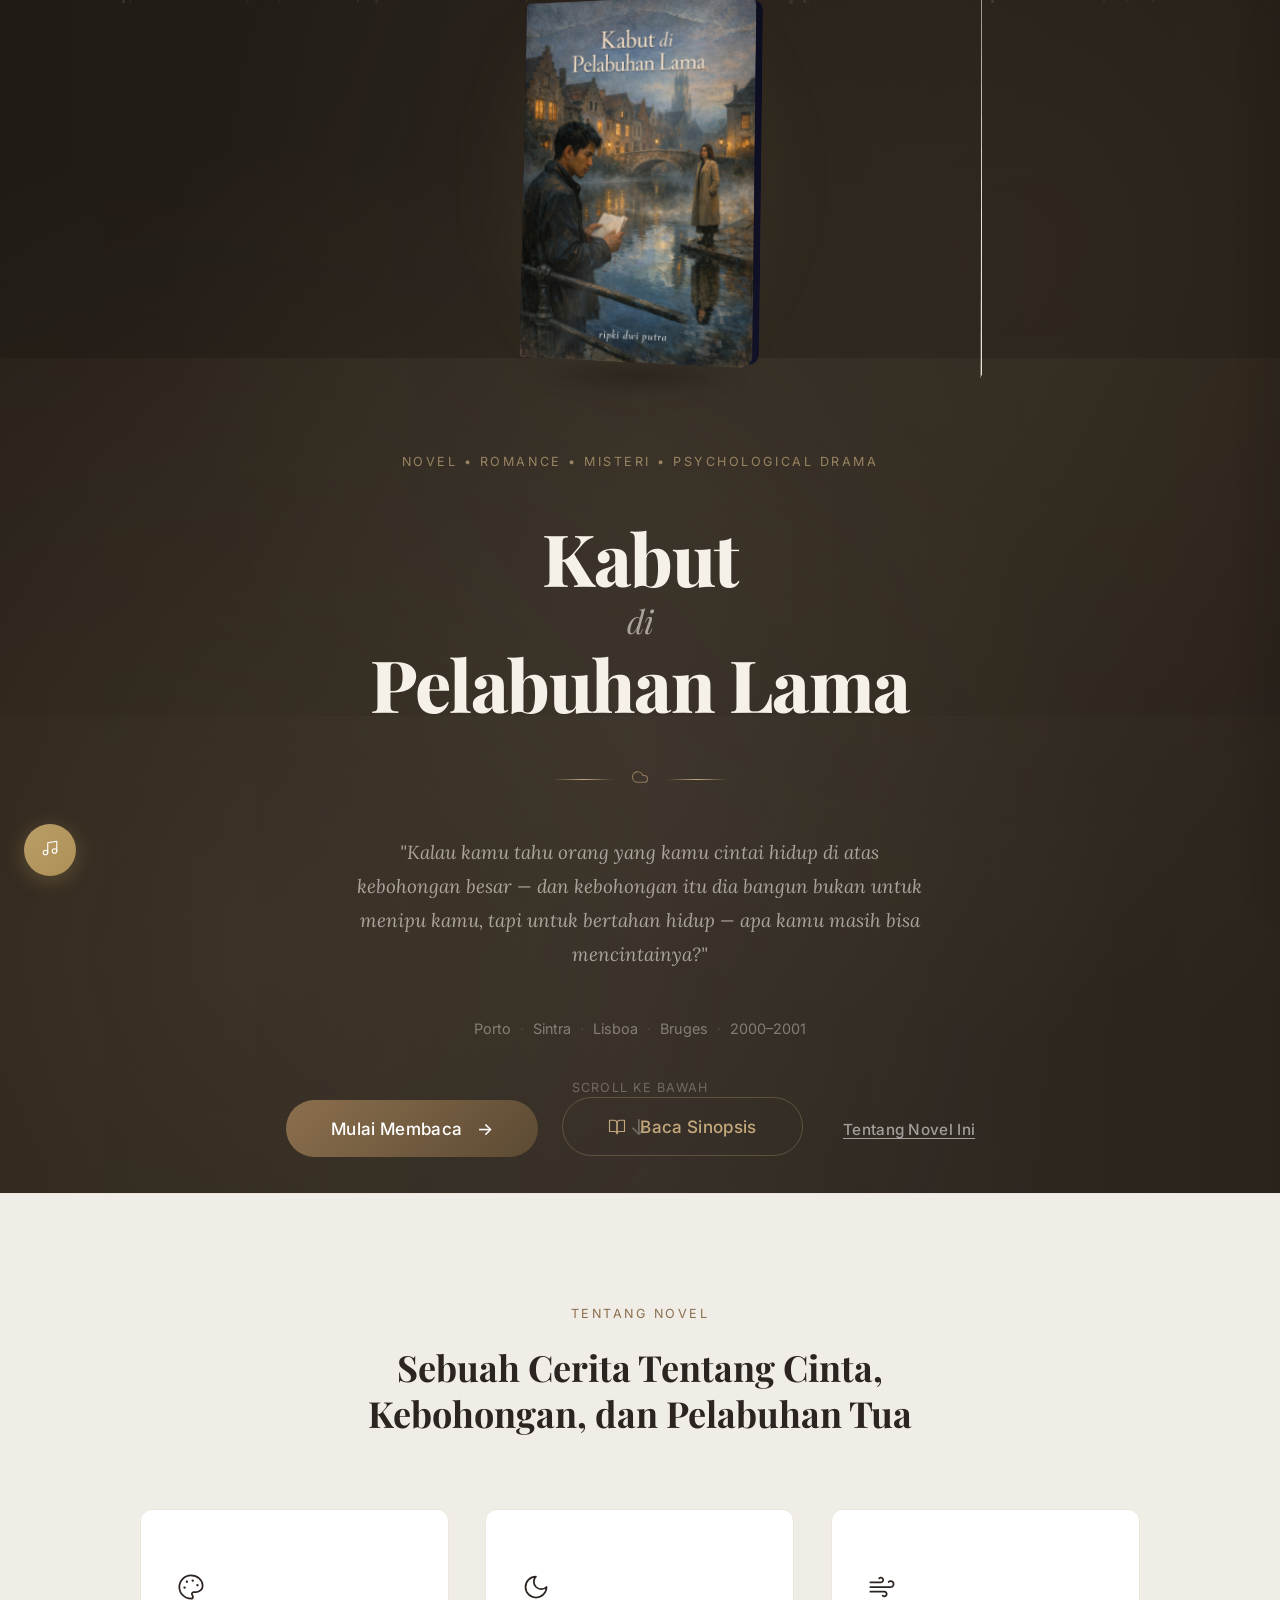
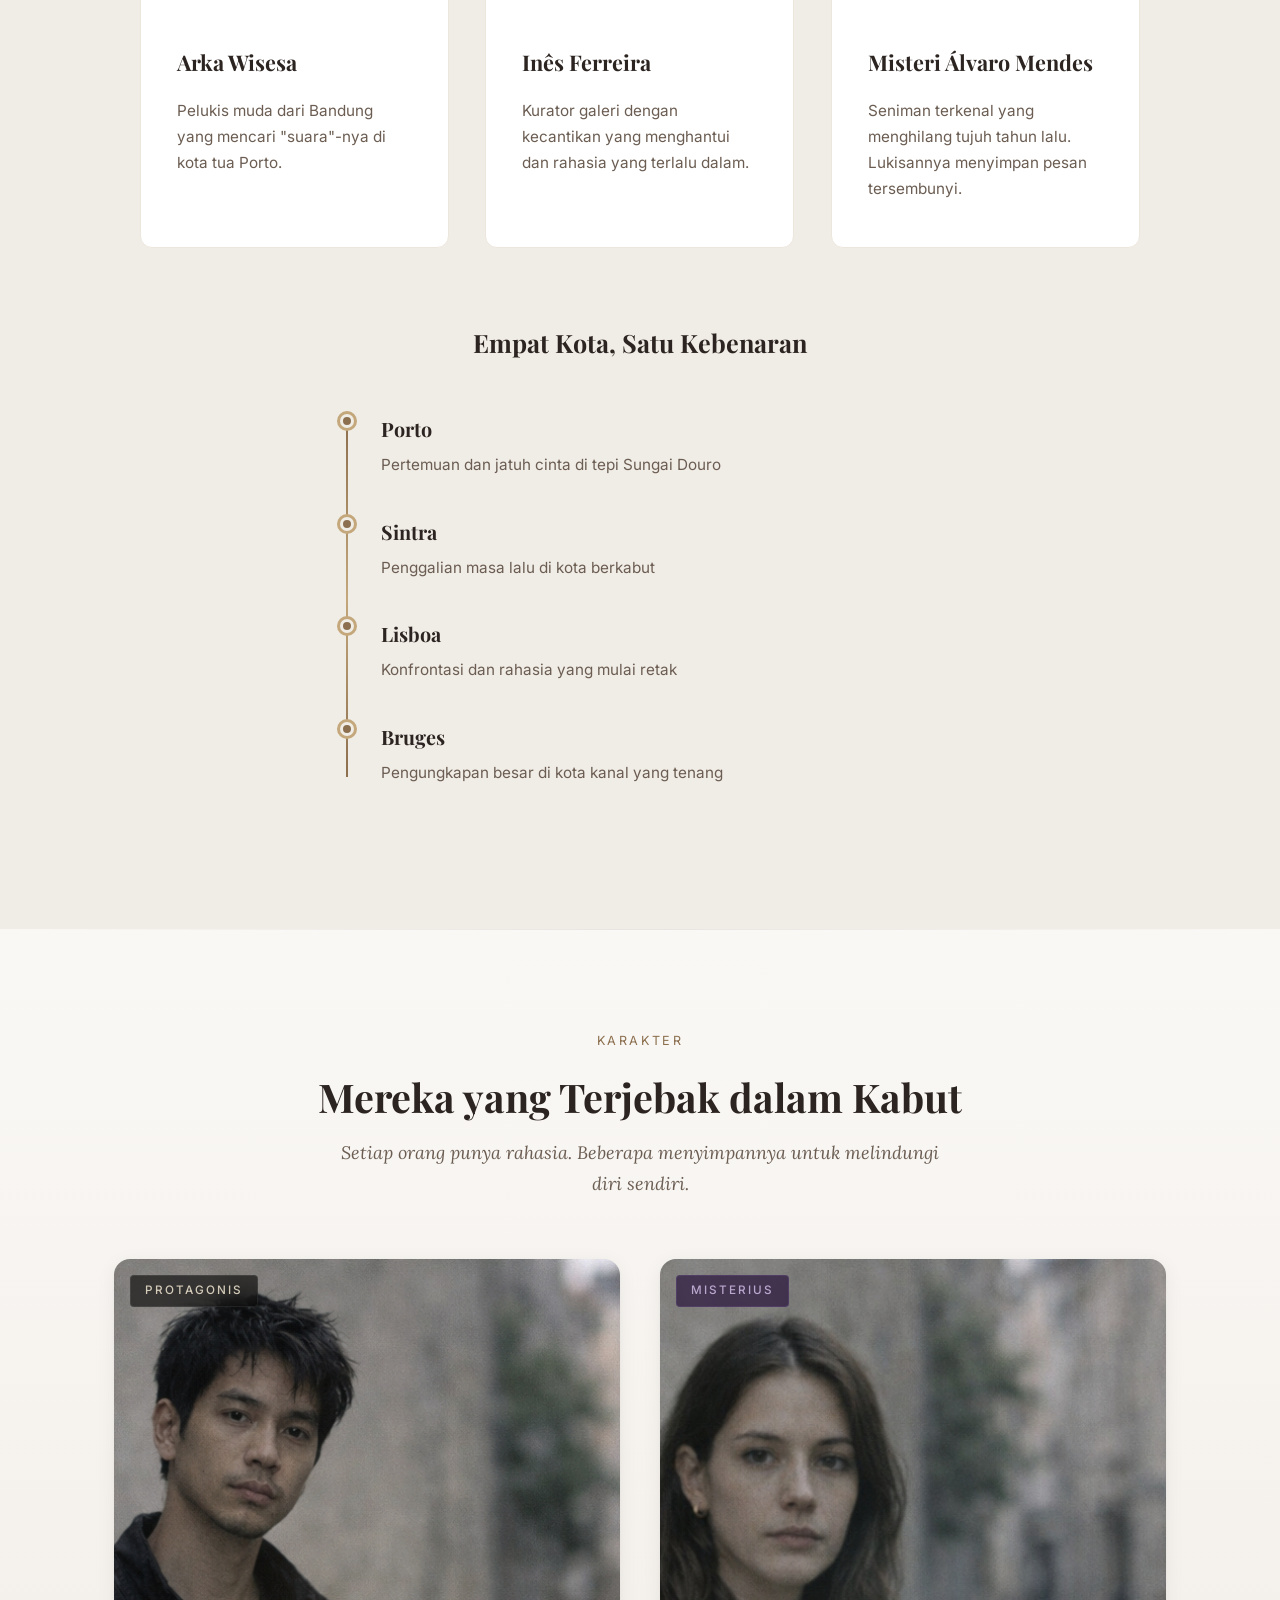
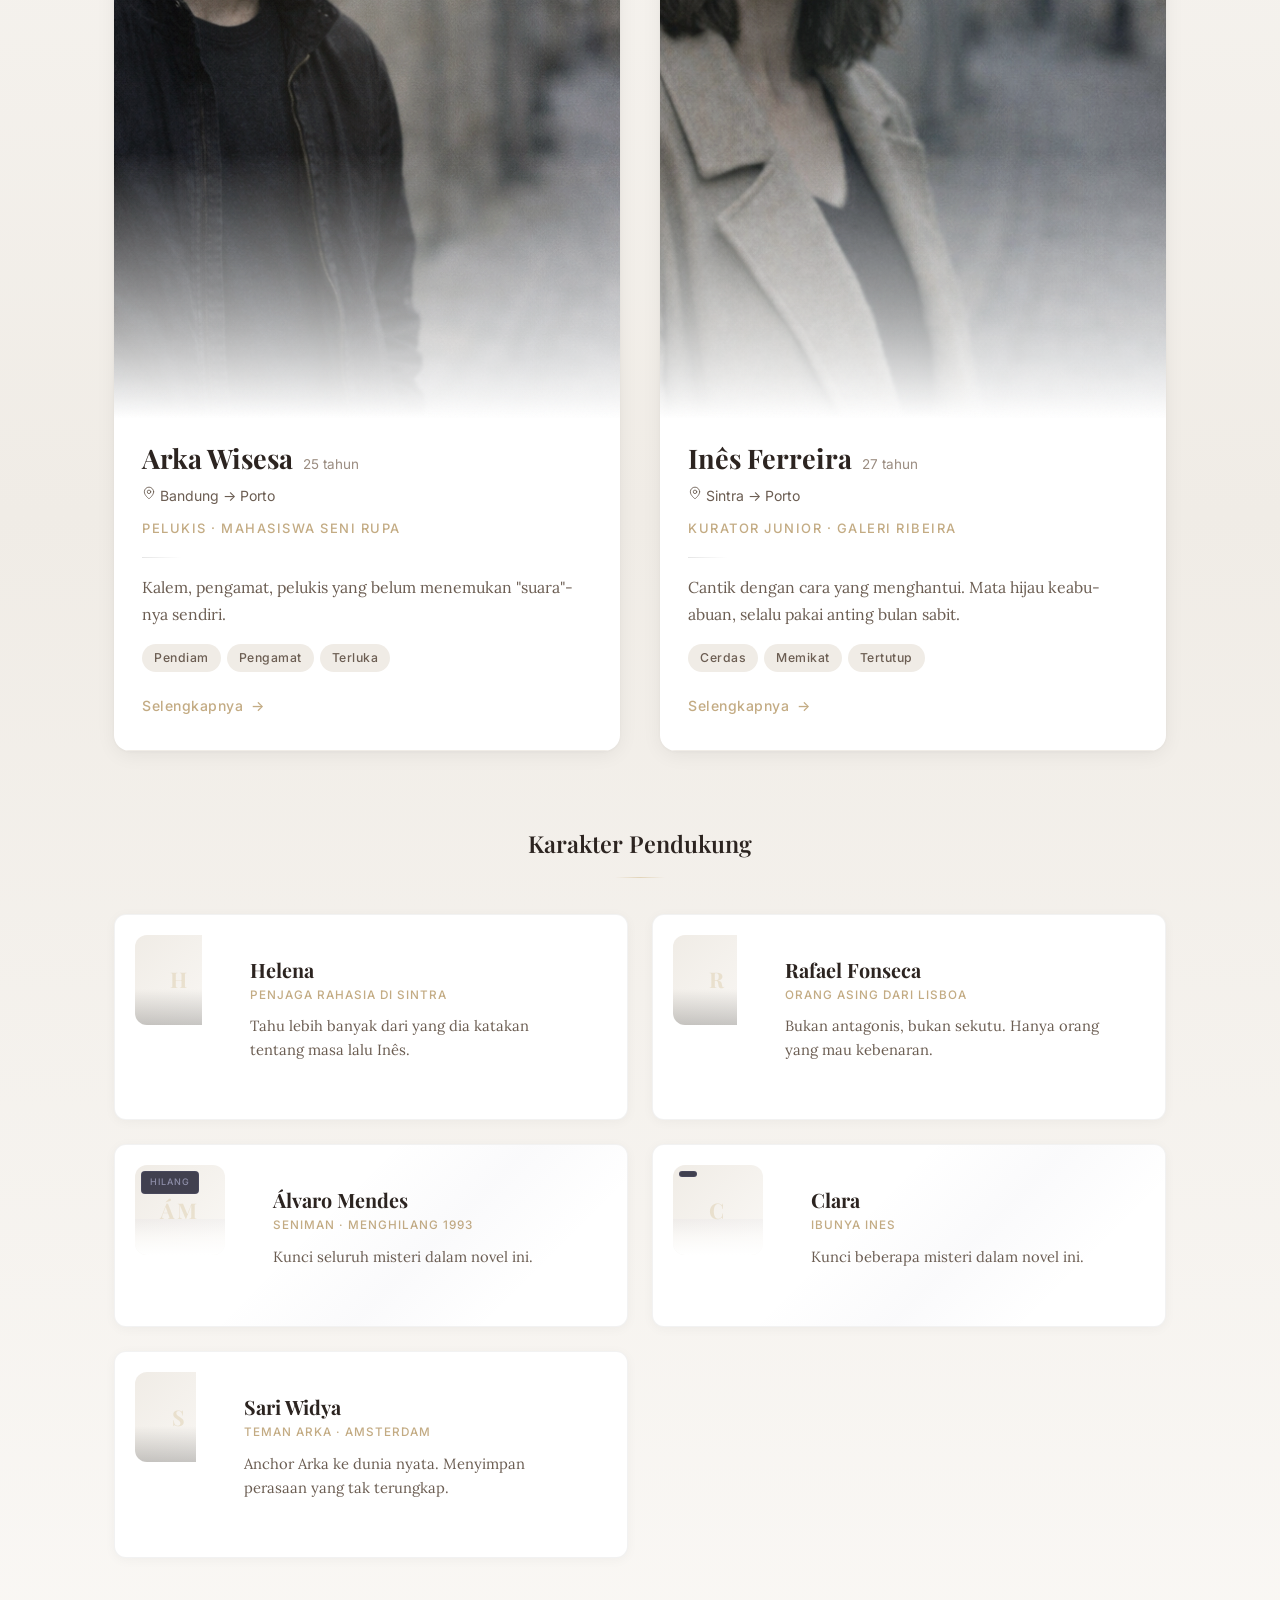
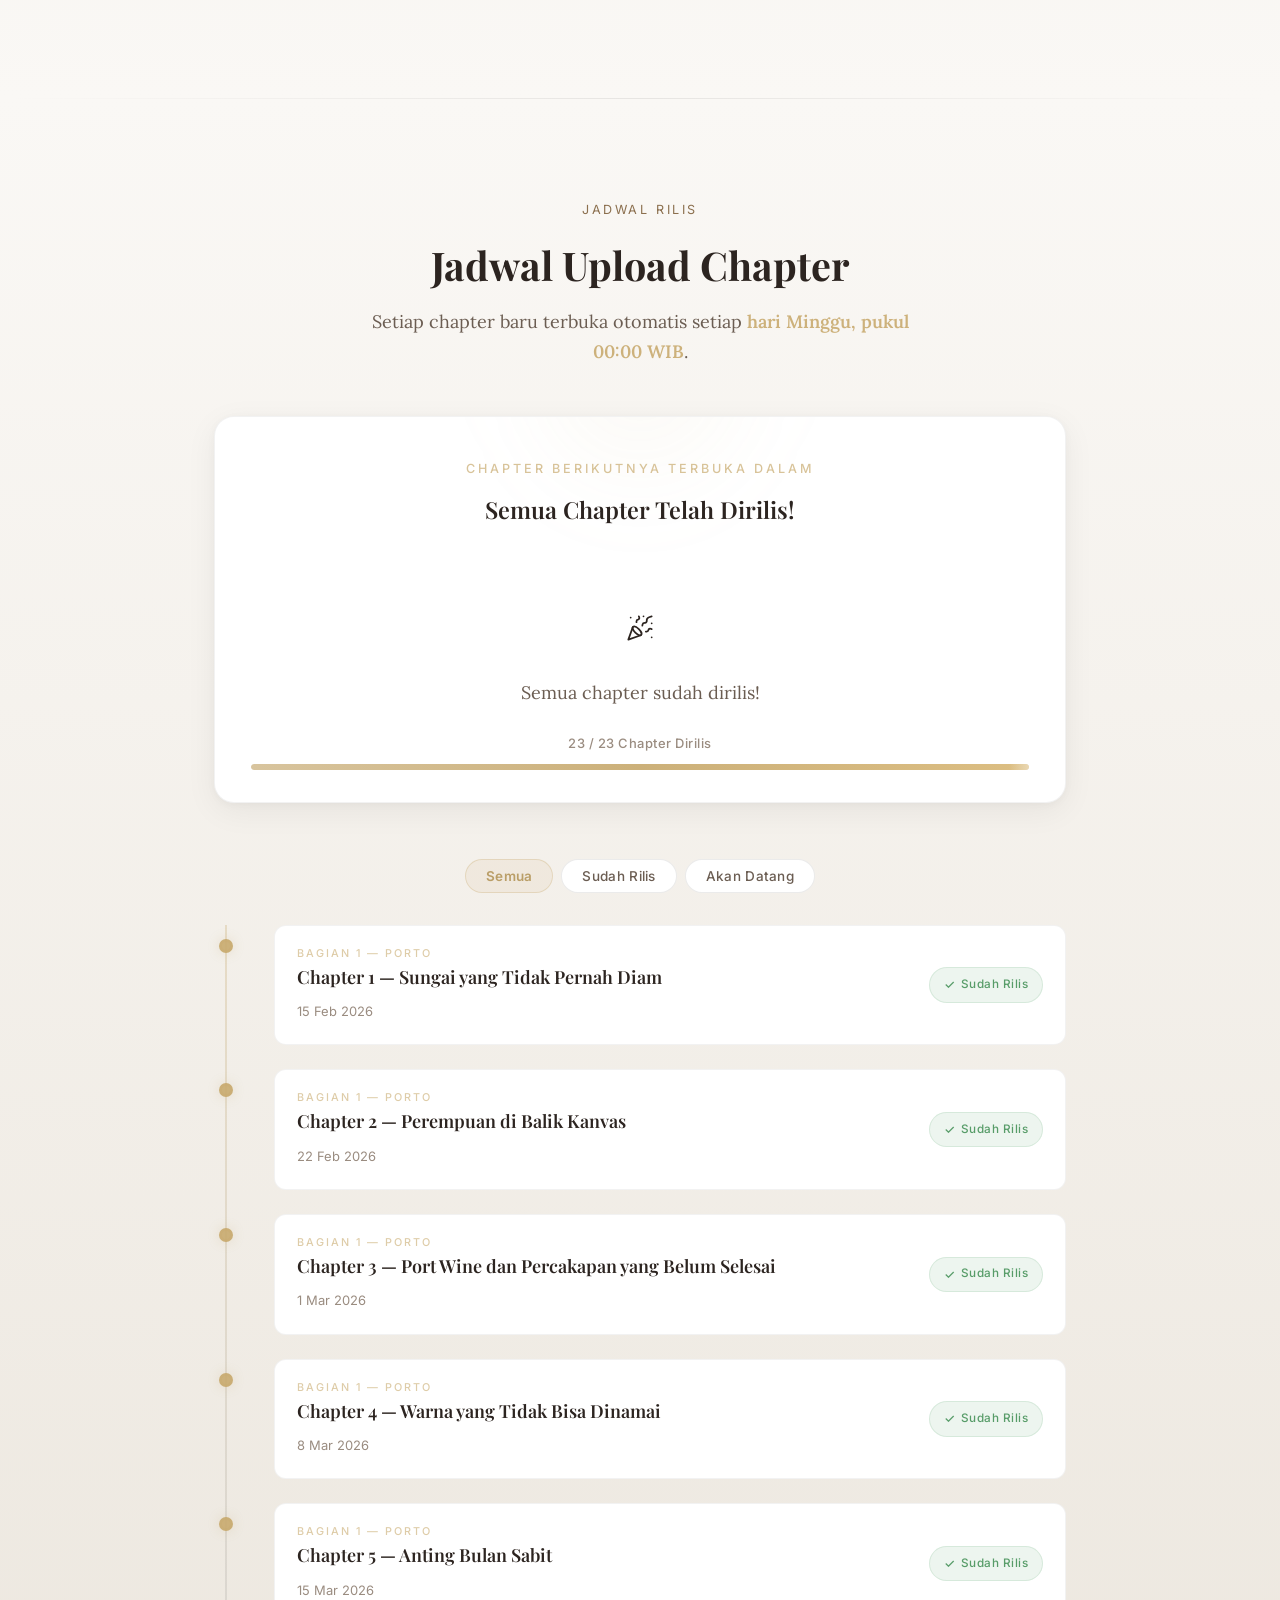
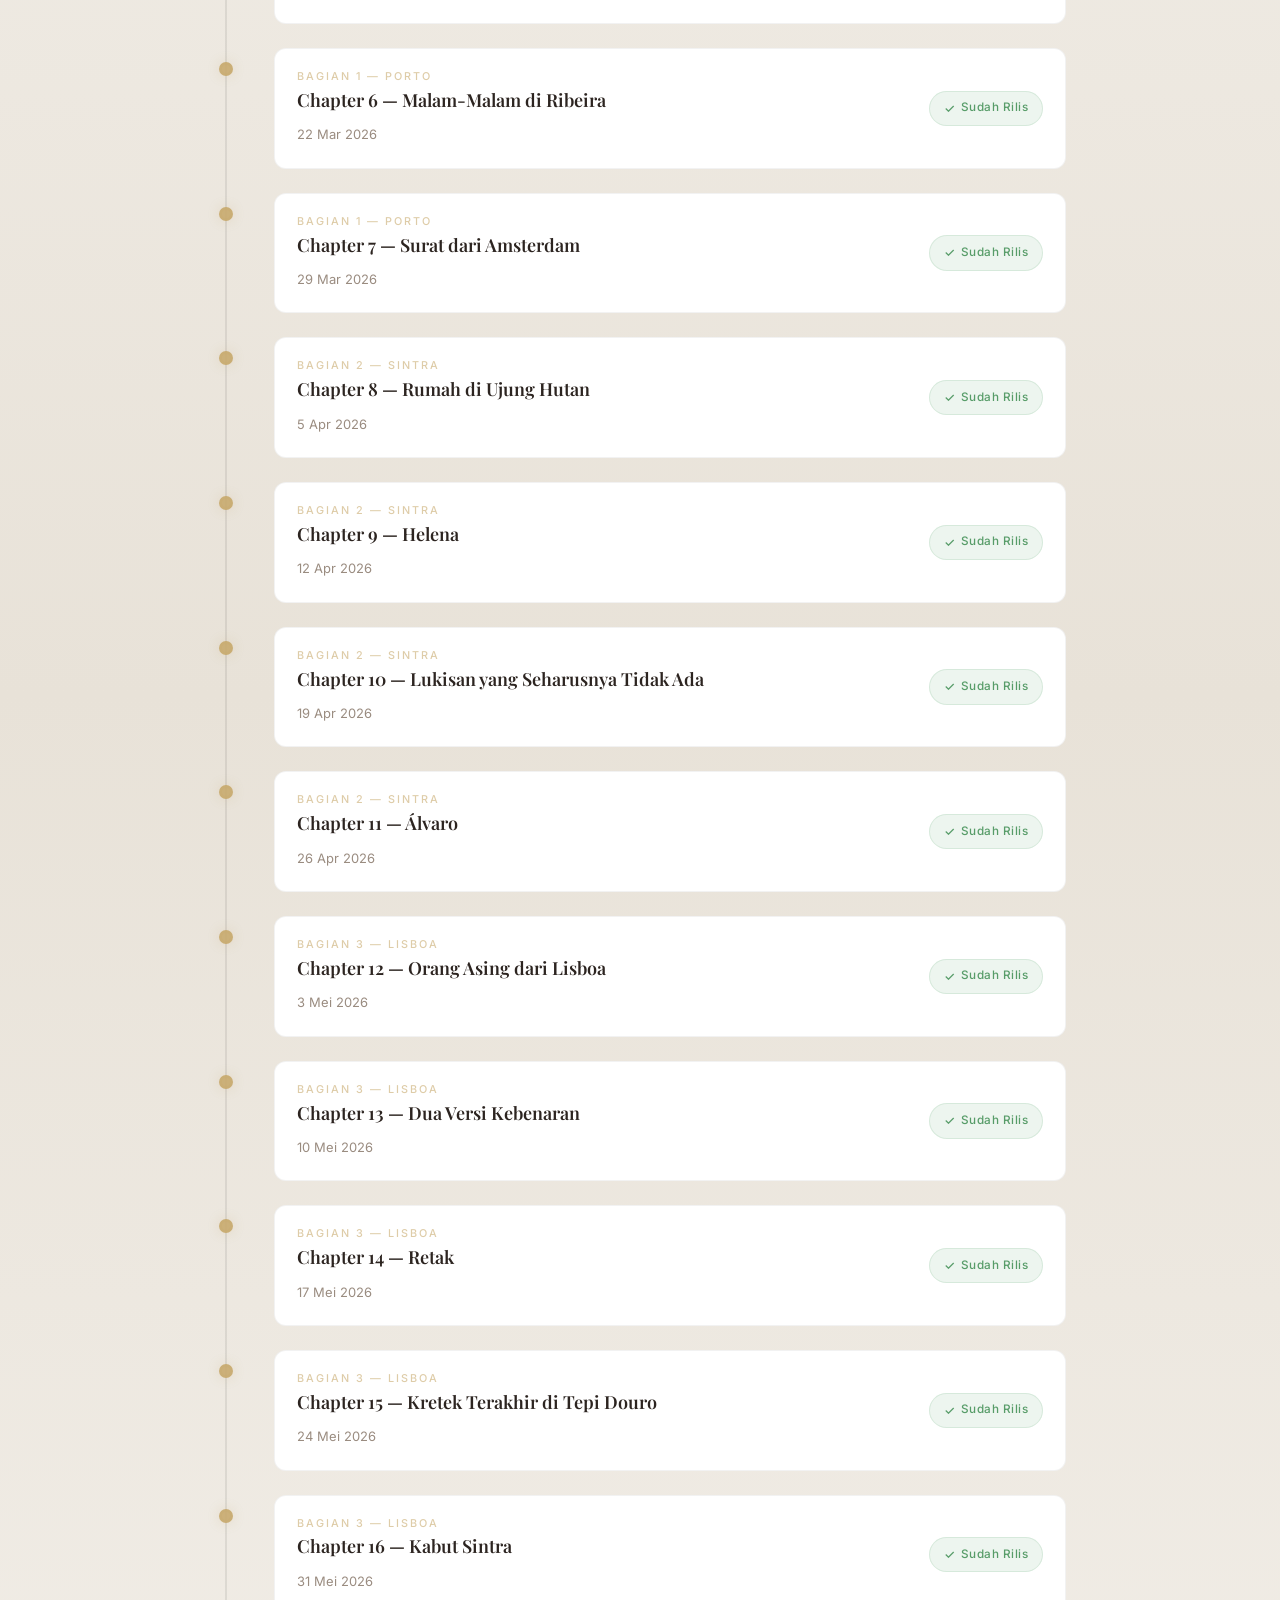
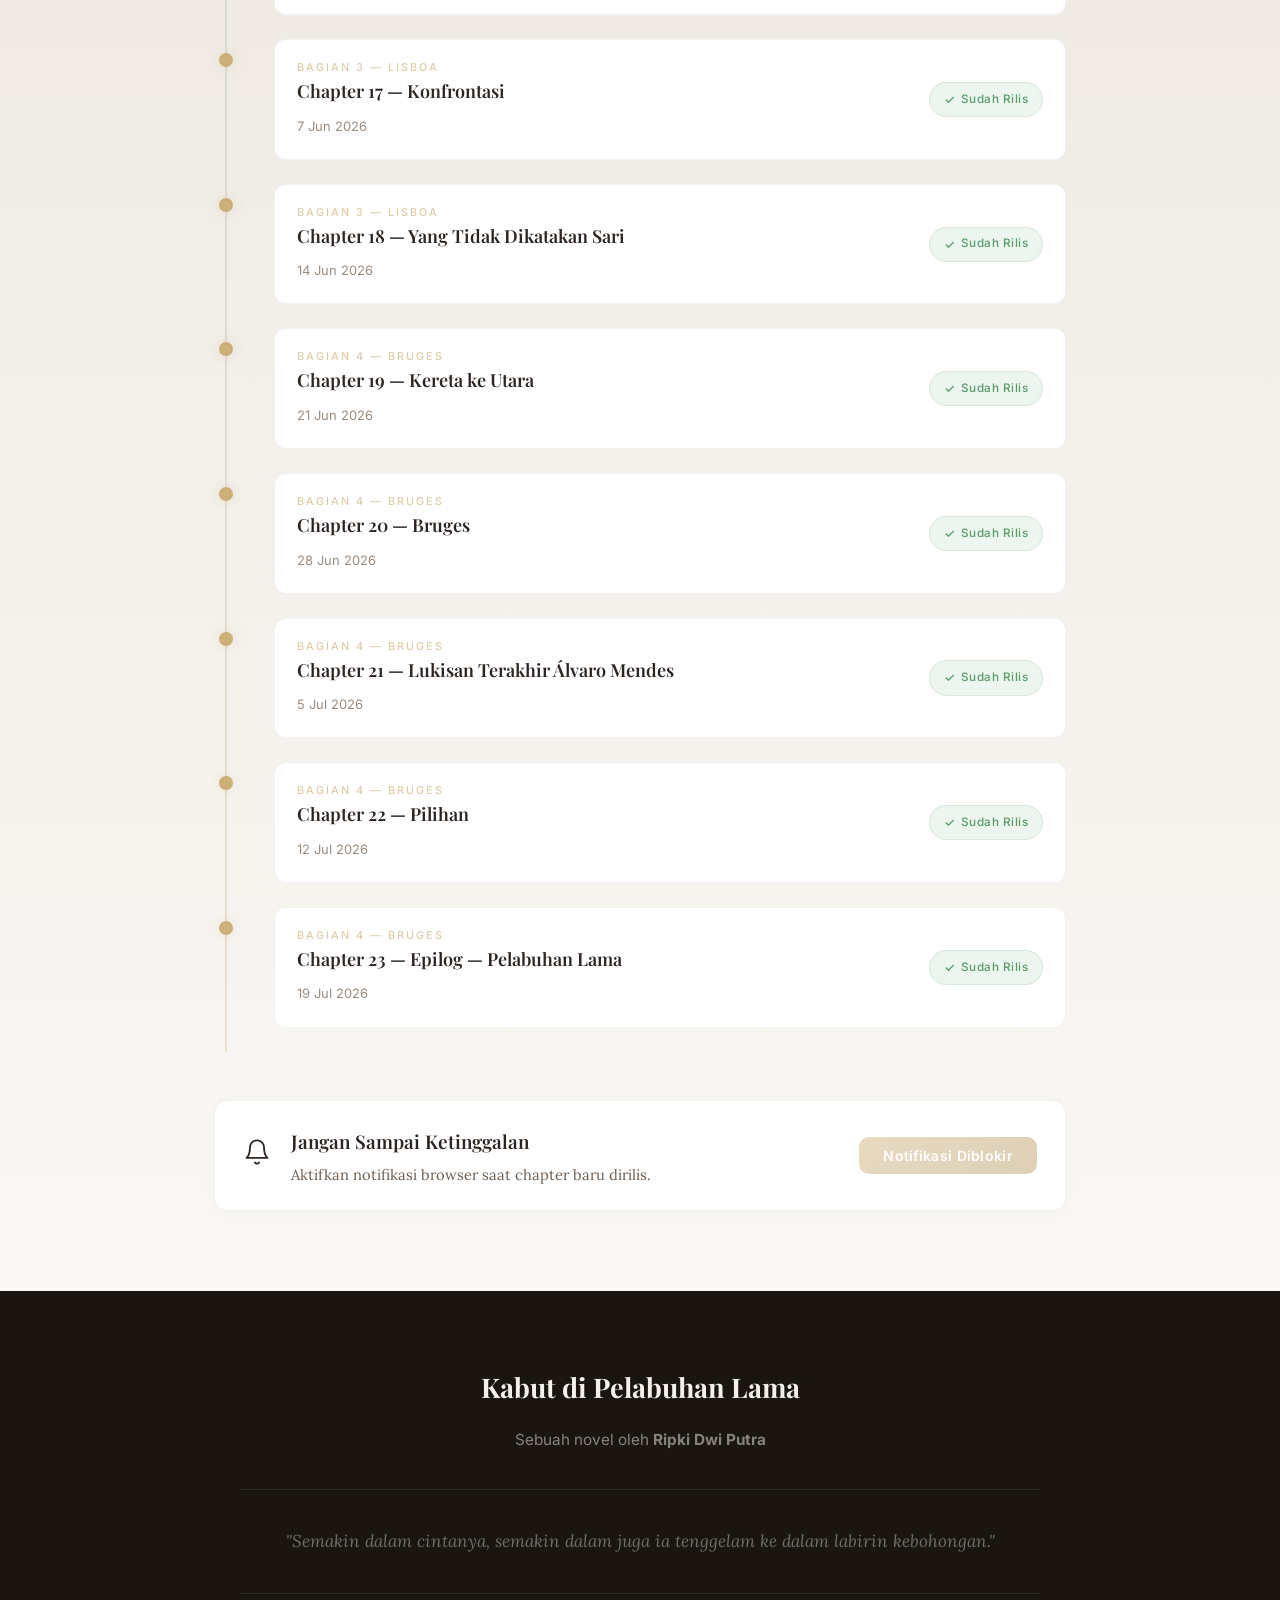
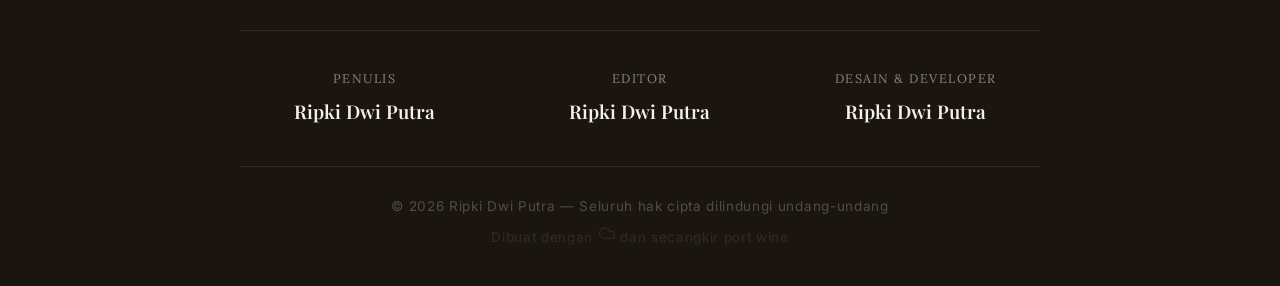
==== commit c289d3ae: "Update index.html" ====
--- a/index.html
+++ b/index.html
@@ -38,8 +38,7 @@
                 <span class="nav-title-text">Kabut di Pelabuhan Lama</span>
             </div>
             <div class="nav-controls">
-                <button class="nav-btn" id="btn-font-decrease" title="Perkecil Font">A-</button>
-                <button class="nav-btn" id="btn-font-increase" title="Perbesar Font">A+</button>
+               
                 <button class="nav-btn" id="btn-theme" title="Mode Gelap/Terang">
                     <span id="theme-icon"><svg xmlns="http://www.w3.org/2000/svg" viewBox="0 0 24 24" fill="none" stroke="currentColor" stroke-width="1.5" stroke-linecap="round" stroke-linejoin="round" width="16" height="16"><path d="M12 3a6 6 0 0 0 9 9 9 9 0 1 1-9-9Z"/></svg></span>
                 </button>
--- a/css/style.css
+++ b/css/style.css
@@ -76,8 +76,11 @@
     background-color: var(--bg-primary);
     color: var(--text-primary);
     line-height: var(--line-height-base);
-    transition: background-color 0.4s ease, color 0.4s ease;
+    transition: background-color 0.5s cubic-bezier(0.4, 0, 0.2, 1), color 0.5s cubic-bezier(0.4, 0, 0.2, 1);
     overflow-x: hidden;
+    -webkit-font-smoothing: antialiased;
+    -moz-osx-font-smoothing: grayscale;
+    text-rendering: optimizeLegibility;
 }
 
 ::selection {
@@ -130,7 +133,8 @@
     display: flex;
     align-items: center;
     justify-content: center;
-    transition: opacity 0.8s ease, visibility 0.8s ease;
+    transition: opacity 1s cubic-bezier(0.4, 0, 0.2, 1), visibility 1s cubic-bezier(0.4, 0, 0.2, 1);
+    will-change: opacity;
 }
 
 #loading-screen.hidden {
@@ -152,18 +156,19 @@
     width: 120%;
     height: 100%;
     background: linear-gradient(90deg, transparent, rgba(196, 168, 124, 0.05), transparent);
-    animation: fogDrift 4s ease-in-out infinite;
+    animation: fogDrift 5s cubic-bezier(0.4, 0, 0.6, 1) infinite;
+    will-change: transform;
 }
 
 .loading-fog-2 {
-    animation-delay: -2s;
-    animation-duration: 6s;
+    animation-delay: -2.5s;
+    animation-duration: 7s;
     opacity: 0.5;
 }
 
 @keyframes fogDrift {
-    0%, 100% { transform: translateX(-20%); }
-    50% { transform: translateX(20%); }
+    0%, 100% { transform: translateX(-20%) translateZ(0); opacity: 0.4; }
+    50% { transform: translateX(20%) translateZ(0); opacity: 1; }
 }
 
 .loading-title {
@@ -188,9 +193,10 @@
 .loading-bar-fill {
     width: 0%;
     height: 100%;
-    background: linear-gradient(90deg, #c4a87c, #8b6f4e);
+    background: linear-gradient(90deg, #8b6f4e, #c4a87c, #dcc4a0);
     border-radius: 2px;
-    transition: width 0.3s ease;
+    transition: width 0.4s cubic-bezier(0.4, 0, 0.2, 1);
+    box-shadow: 0 0 8px rgba(196, 168, 124, 0.4);
 }
 
 .loading-subtitle {
@@ -210,11 +216,12 @@
     width: 100%;
     z-index: 1000;
     background: var(--bg-nav);
-    backdrop-filter: blur(20px);
-    -webkit-backdrop-filter: blur(20px);
+    backdrop-filter: blur(24px) saturate(180%);
+    -webkit-backdrop-filter: blur(24px) saturate(180%);
     border-bottom: 1px solid var(--border-light);
     transform: translateY(-100%);
-    transition: transform 0.4s ease, background-color 0.4s ease;
+    transition: transform 0.5s cubic-bezier(0.22, 1, 0.36, 1), background-color 0.5s cubic-bezier(0.4, 0, 0.2, 1);
+    will-change: transform;
 }
 
 #main-nav.visible {
@@ -224,10 +231,11 @@
 .nav-inner {
     max-width: 1200px;
     margin: 0 auto;
-    padding: 0.75rem 2rem;
+    padding: 0.75rem 2.5rem;
     display: flex;
     align-items: center;
     justify-content: space-between;
+    gap: 1rem;
 }
 
 .nav-brand {
@@ -236,6 +244,9 @@
     gap: 0.6rem;
     cursor: pointer;
     transition: opacity 0.3s;
+    min-width: 0;
+    flex-shrink: 1;
+    overflow: hidden;
 }
 
 .nav-brand:hover {
@@ -251,35 +262,44 @@
     font-size: 1rem;
     font-weight: 600;
     color: var(--text-primary);
+    white-space: nowrap;
+    overflow: hidden;
+    text-overflow: ellipsis;
+    min-width: 0;
 }
 
 .nav-controls {
     display: flex;
     align-items: center;
-    gap: 0.4rem;
+    gap: 0.5rem;
+    flex-shrink: 0;
+    padding-right: 0.25rem;
 }
 
 .nav-btn {
     background: transparent;
     border: 1px solid var(--border);
     color: var(--text-secondary);
-    padding: 0.4rem 0.7rem;
-    border-radius: 6px;
+    padding: 0.4rem 0.75rem;
+    border-radius: 8px;
     cursor: pointer;
     font-family: 'Inter', sans-serif;
     font-size: 0.8rem;
-    transition: all 0.3s ease;
+    transition: all 0.25s cubic-bezier(0.4, 0, 0.2, 1);
     display: flex;
     align-items: center;
     justify-content: center;
-    min-width: 36px;
-    height: 36px;
+    min-width: 38px;
+    height: 38px;
+    will-change: transform, box-shadow;
 }
 
 .nav-btn:hover {
     background: var(--highlight);
     border-color: var(--accent);
     color: var(--accent);
+    transform: translateY(-1px);
+    box-shadow: 0 4px 12px rgba(139, 111, 78, 0.15);
 }
 
 .reading-progress {
@@ -292,7 +312,8 @@
     width: 0%;
     height: 100%;
     background: linear-gradient(90deg, var(--accent-dark), var(--accent), var(--accent-light));
-    transition: width 0.15s ease;
+    transition: width 0.2s cubic-bezier(0.4, 0, 0.2, 1);
+    box-shadow: 0 0 6px rgba(196, 168, 124, 0.3);
 }
 
 /* ---------- TOC SIDEBAR ---------- */
@@ -306,7 +327,8 @@
     z-index: 2000;
     opacity: 0;
     visibility: hidden;
-    transition: opacity 0.4s ease, visibility 0.4s ease;
+    transition: opacity 0.35s cubic-bezier(0.4, 0, 0.2, 1), visibility 0.35s cubic-bezier(0.4, 0, 0.2, 1);
+    will-change: opacity;
 }
 
 .toc-overlay.active {
@@ -323,9 +345,10 @@
     height: 100%;
     background: var(--bg-card);
     z-index: 2001;
-    transition: right 0.4s cubic-bezier(0.22, 1, 0.36, 1);
+    transition: right 0.45s cubic-bezier(0.22, 1, 0.36, 1);
     overflow-y: auto;
     box-shadow: -10px 0 40px var(--shadow-lg);
+    will-change: right;
 }
 
 .toc-sidebar.active {
@@ -494,26 +517,27 @@
         rgba(196, 168, 124, 0.04) 80%,
         transparent 100%
     );
-    animation: heroFog 12s ease-in-out infinite;
+    animation: heroFog 14s cubic-bezier(0.4, 0, 0.6, 1) infinite;
     pointer-events: none;
+    will-change: transform;
 }
 
 .hero-fog-2 {
-    animation-delay: -4s;
-    animation-duration: 16s;
+    animation-delay: -5s;
+    animation-duration: 18s;
     top: 30%;
 }
 
 .hero-fog-3 {
-    animation-delay: -8s;
-    animation-duration: 20s;
+    animation-delay: -9s;
+    animation-duration: 22s;
     top: 60%;
     opacity: 0.5;
 }
 
 @keyframes heroFog {
-    0%, 100% { transform: translateX(-15%) scaleY(1); }
-    50% { transform: translateX(15%) scaleY(1.1); }
+    0%, 100% { transform: translateX(-15%) translateZ(0) scaleY(1); opacity: 0.6; }
+    50% { transform: translateX(15%) translateZ(0) scaleY(1.08); opacity: 1; }
 }
 
 .hero-particles {
@@ -532,17 +556,18 @@
     background: rgba(196, 168, 124, 0.3);
     border-radius: 50%;
     animation: particleFloat linear infinite;
+    will-change: transform, opacity;
 }
 
 @keyframes particleFloat {
     0% {
-        transform: translateY(100vh) rotate(0deg);
+        transform: translateY(100vh) translateZ(0) rotate(0deg);
         opacity: 0;
     }
-    10% { opacity: 1; }
-    90% { opacity: 1; }
+    8% { opacity: 0.8; }
+    92% { opacity: 0.8; }
     100% {
-        transform: translateY(-10vh) rotate(360deg);
+        transform: translateY(-10vh) translateZ(0) rotate(360deg);
         opacity: 0;
     }
 }
@@ -646,14 +671,15 @@
     font-size: 0.95rem;
     font-weight: 500;
     cursor: pointer;
-    transition: all 0.4s ease;
+    transition: transform 0.35s cubic-bezier(0.34, 1.56, 0.64, 1), box-shadow 0.35s cubic-bezier(0.4, 0, 0.2, 1);
     letter-spacing: 0.02em;
     margin: 0 0.5rem;
+    will-change: transform, box-shadow;
 }
 
 .hero-cta:hover {
-    transform: translateY(-2px);
-    box-shadow: 0 8px 30px rgba(139, 111, 78, 0.4);
+    transform: translateY(-3px) scale(1.02);
+    box-shadow: 0 12px 36px rgba(139, 111, 78, 0.45);
 }
 
 .hero-cta-secondary {
@@ -691,13 +717,15 @@
 
 .scroll-arrow {
     margin-top: 0.5rem;
-    animation: scrollBounce 2s ease-in-out infinite;
+    animation: scrollBounce 2.2s cubic-bezier(0.4, 0, 0.6, 1) infinite;
     font-size: 1.2rem;
+    will-change: transform;
 }
 
 @keyframes scrollBounce {
-    0%, 100% { transform: translateY(0); }
-    50% { transform: translateY(8px); }
+    0%, 100% { transform: translateY(0) translateZ(0); opacity: 0.5; }
+    40% { transform: translateY(10px) translateZ(0); opacity: 1; }
+    60% { transform: translateY(7px) translateZ(0); opacity: 1; }
 }
 
 /* ---------- ABOUT SECTION ---------- */
@@ -759,12 +787,13 @@
     padding: 2.5rem 2rem;
     border-radius: 12px;
     border: 1px solid var(--border-light);
-    transition: all 0.4s ease;
+    transition: transform 0.35s cubic-bezier(0.34, 1.56, 0.64, 1), box-shadow 0.35s cubic-bezier(0.4, 0, 0.2, 1), border-color 0.35s ease;
+    will-change: transform;
 }
 
 .about-card:hover {
-    transform: translateY(-4px);
-    box-shadow: 0 12px 40px var(--shadow);
+    transform: translateY(-6px) scale(1.01);
+    box-shadow: 0 16px 48px var(--shadow);
     border-color: var(--accent-light);
 }
 
@@ -1326,8 +1355,8 @@
     position: fixed;
     bottom: 2rem;
     right: 2rem;
-    width: 44px;
-    height: 44px;
+    width: 46px;
+    height: 46px;
     background: var(--accent);
     color: #fff;
     border: none;
@@ -1336,21 +1365,26 @@
     cursor: pointer;
     opacity: 0;
     visibility: hidden;
-    transform: translateY(10px);
-    transition: all 0.4s ease;
+    transform: translateY(16px) scale(0.9);
+    transition: opacity 0.4s cubic-bezier(0.4, 0, 0.2, 1), 
+                visibility 0.4s cubic-bezier(0.4, 0, 0.2, 1),
+                transform 0.4s cubic-bezier(0.34, 1.56, 0.64, 1),
+                box-shadow 0.3s ease;
     z-index: 500;
-    box-shadow: 0 4px 15px rgba(139, 111, 78, 0.3);
+    box-shadow: 0 4px 16px rgba(139, 111, 78, 0.3);
+    will-change: transform, opacity;
 }
 
 .back-to-top.visible {
     opacity: 1;
     visibility: visible;
-    transform: translateY(0);
+    transform: translateY(0) scale(1);
 }
 
 .back-to-top:hover {
     background: var(--accent-dark);
-    transform: translateY(-3px);
+    transform: translateY(-4px) scale(1.05);
+    box-shadow: 0 8px 24px rgba(139, 111, 78, 0.4);
 }
 
 /* ---------- RESPONSIVE ---------- */
@@ -1385,7 +1419,7 @@
     }
 
     .nav-inner {
-        padding: 0.75rem 1rem;
+        padding: 0.75rem 1.25rem;
     }
 
     .nav-title-text {
@@ -1439,29 +1473,95 @@
         min-width: 32px;
         height: 32px;
         font-size: 0.7rem;
+        padding: 0.3rem 0.5rem;
+    }
+
+    .nav-inner {
+        padding: 0.6rem 1rem;
+    }
+
+    .nav-controls {
+        gap: 0.3rem;
     }
 
     .reader-inner {
         padding: 60px 20px 100px;
+    }
+}
+
+/* Extra small screens — 400px ke bawah */
+@media (max-width: 400px) {
+    .nav-inner {
+        padding: 0.5rem 0.85rem;
+    }
+
+    .nav-btn {
+        min-width: 30px;
+        height: 30px;
+        font-size: 0.65rem;
+        padding: 0.25rem 0.4rem;
+    }
+
+    .nav-controls {
+        gap: 0.2rem;
+    }
+
+    .nav-title-text {
+        font-size: 0.8rem;
+        max-width: 120px;
+    }
+
+    .nav-icon {
+        font-size: 1.1rem;
+    }
+}
+
+/* Layar sangat kecil — 360px ke bawah */
+@media (max-width: 360px) {
+    .nav-btn {
+        min-width: 28px;
+        height: 28px;
+        font-size: 0.62rem;
+        padding: 0.2rem 0.38rem;
+        border-radius: 6px;
+    }
+
+    .nav-controls {
+        gap: 0.2rem;
+        padding-right: 0.1rem;
+    }
+
+    .nav-title-text {
+        font-size: 0.75rem;
+        max-width: 90px;
+    }
+
+    .nav-icon {
+        font-size: 1rem;
+    }
+
+    .nav-brand {
+        gap: 0.4rem;
     }
 }
 
 /* ---------- ANIMATION CLASSES ---------- */
 .fade-in {
     opacity: 0;
-    transform: translateY(20px);
-    transition: opacity 0.6s ease, transform 0.6s ease;
+    transform: translateY(24px) translateZ(0);
+    transition: opacity 0.7s cubic-bezier(0.4, 0, 0.2, 1), transform 0.7s cubic-bezier(0.34, 1.56, 0.64, 1);
+    will-change: opacity, transform;
 }
 
 .fade-in.visible {
     opacity: 1;
-    transform: translateY(0);
+    transform: translateY(0) translateZ(0);
 }
 
 .fade-in-delay-1 { transition-delay: 0.1s; }
 .fade-in-delay-2 { transition-delay: 0.2s; }
-.fade-in-delay-3 { transition-delay: 0.3s; }
-.fade-in-delay-4 { transition-delay: 0.4s; }
+.fade-in-delay-3 { transition-delay: 0.32s; }
+.fade-in-delay-4 { transition-delay: 0.44s; }
 
 /* ---------- CHAPTER TEXT FORMATTING ---------- */
 .chapter-content h3 {
@@ -1496,8 +1596,12 @@
 }
 
 /* Smooth transitions for theme switching */
-.chapter-content, .about-card, .chapter-nav-btn, #main-footer {
-    transition: background-color 0.4s ease, color 0.4s ease, border-color 0.4s ease;
+.chapter-content, .about-card, .chapter-nav-btn, #main-footer,
+.toc-sidebar, .zen-settings, .zen-controls, .zen-exit-btn,
+.nav-btn, .zen-ctrl-btn, #main-nav {
+    transition: background-color 0.5s cubic-bezier(0.4, 0, 0.2, 1), 
+                color 0.5s cubic-bezier(0.4, 0, 0.2, 1), 
+                border-color 0.5s cubic-bezier(0.4, 0, 0.2, 1);
 }
 
 /* ============================================================
@@ -1543,12 +1647,12 @@
 
 @keyframes coverGlowPulse {
     0%, 100% {
-        opacity: 0.7;
-        transform: scale(1);
+        opacity: 0.6;
+        transform: scale(1) translateZ(0);
     }
     50% {
         opacity: 1;
-        transform: scale(1.1);
+        transform: scale(1.12) translateZ(0);
     }
 }
 
@@ -1558,14 +1662,15 @@
     width: 240px;
     height: 360px;
     transform-style: preserve-3d;
-    transform: rotateY(-18deg) rotateX(3deg);
-    transition: transform 0.8s cubic-bezier(0.25, 0.46, 0.45, 0.94);
+    transform: rotateY(-18deg) rotateX(3deg) translateZ(0);
+    transition: transform 0.9s cubic-bezier(0.34, 1.56, 0.64, 1);
     z-index: 2;
     cursor: pointer;
+    will-change: transform;
 }
 
 .book-cover:hover {
-    transform: rotateY(-5deg) rotateX(1deg) translateY(-8px);
+    transform: rotateY(-4deg) rotateX(1deg) translateY(-10px) translateZ(0);
 }
 
 /* --- Book Front Face --- */
@@ -1934,18 +2039,20 @@
    BOOK COVER - OPEN ANIMATION
    ============================================================ */
 .book-cover.opening {
-    animation: bookOpen 1.2s cubic-bezier(0.25, 0.46, 0.45, 0.94) forwards;
+    animation: bookOpen 1.3s cubic-bezier(0.34, 1.2, 0.64, 1) forwards;
 }
 
 @keyframes bookOpen {
     0% {
-        transform: rotateY(-18deg) rotateX(3deg);
-    }
-    40% {
-        transform: rotateY(-40deg) rotateX(2deg) scale(1.05);
+        transform: rotateY(-18deg) rotateX(3deg) translateZ(0);
+        opacity: 1;
+    }
+    35% {
+        transform: rotateY(-45deg) rotateX(2deg) scale(1.06) translateZ(0);
+        opacity: 1;
     }
     100% {
-        transform: rotateY(-160deg) rotateX(0deg) scale(0.9);
+        transform: rotateY(-165deg) rotateX(0deg) scale(0.88) translateZ(0);
         opacity: 0;
     }
 }
@@ -1954,15 +2061,15 @@
    BOOK COVER - FLOAT ANIMATION
    ============================================================ */
 .book-cover-wrapper {
-    animation: bookFloat 6s ease-in-out infinite;
+    animation: bookFloat 7s cubic-bezier(0.4, 0, 0.6, 1) infinite;
 }
 
 @keyframes bookFloat {
     0%, 100% {
-        transform: translateY(0px);
+        transform: translateY(0px) translateZ(0);
     }
     50% {
-        transform: translateY(-12px);
+        transform: translateY(-14px) translateZ(0);
     }
 }
 
@@ -1972,18 +2079,18 @@
 .book-cover-wrapper {
     opacity: 0;
     animation: 
-        bookEntrance 1.2s cubic-bezier(0.25, 0.46, 0.45, 0.94) 0.5s forwards,
-        bookFloat 6s ease-in-out 1.7s infinite;
+        bookEntrance 1.3s cubic-bezier(0.34, 1.56, 0.64, 1) 0.5s forwards,
+        bookFloat 7s cubic-bezier(0.4, 0, 0.6, 1) 1.8s infinite;
 }
 
 @keyframes bookEntrance {
     0% {
         opacity: 0;
-        transform: translateY(60px) scale(0.8);
+        transform: translateY(70px) scale(0.75) translateZ(0);
     }
     100% {
         opacity: 1;
-        transform: translateY(0) scale(1);
+        transform: translateY(0) scale(1) translateZ(0);
     }
 }
 
@@ -2288,8 +2395,9 @@
     box-shadow:
         0 4px 20px rgba(0, 0, 0, 0.06),
         0 1px 4px rgba(0, 0, 0, 0.04);
-    transition: transform 0.5s cubic-bezier(0.25, 0.46, 0.45, 0.94),
-                box-shadow 0.5s ease;
+    transition: transform 0.45s cubic-bezier(0.34, 1.56, 0.64, 1),
+                box-shadow 0.45s cubic-bezier(0.4, 0, 0.2, 1);
+    will-change: transform;
 }
 
 [data-theme="dark"] .character-card-main {
@@ -2343,9 +2451,10 @@
     height: 100%;
     object-fit: cover;
     object-position: center top;
-    transition: transform 0.8s cubic-bezier(0.25, 0.46, 0.45, 0.94),
-                filter 0.5s ease;
+    transition: transform 0.7s cubic-bezier(0.4, 0, 0.2, 1),
+                filter 0.5s cubic-bezier(0.4, 0, 0.2, 1);
     filter: saturate(0.85) contrast(1.05);
+    will-change: transform;
 }
 
 .character-card:hover .character-image {
@@ -5766,24 +5875,26 @@
     display: inline-flex;
     align-items: center;
     gap: 6px;
-    padding: 6px 14px;
+    padding: 7px 16px;
     background: rgba(196, 168, 124, 0.08);
-    border: 1px solid rgba(196, 168, 124, 0.15);
-    border-radius: 8px;
+    border: 1px solid rgba(196, 168, 124, 0.18);
+    border-radius: 10px;
     font-family: 'Inter', sans-serif;
     font-size: 0.75rem;
     font-weight: 500;
     color: rgba(196, 168, 124, 0.7);
     cursor: pointer;
-    transition: all 0.3s ease;
-    margin-left: 8px;
+    transition: all 0.25s cubic-bezier(0.4, 0, 0.2, 1);
+    margin-left: 6px;
+    white-space: nowrap;
 }
 
 .zen-mode-btn:hover {
     background: rgba(196, 168, 124, 0.15);
-    border-color: rgba(196, 168, 124, 0.3);
+    border-color: rgba(196, 168, 124, 0.35);
     color: rgba(196, 168, 124, 1);
-    box-shadow: 0 0 16px rgba(196, 168, 124, 0.1);
+    box-shadow: 0 0 20px rgba(196, 168, 124, 0.12);
+    transform: translateY(-1px);
 }
 
 [data-theme="dark"] .zen-mode-btn {
@@ -5815,9 +5926,10 @@
     z-index: 99999;
     opacity: 0;
     visibility: hidden;
-    transition: opacity 0.5s ease, visibility 0.5s ease;
+    transition: opacity 0.55s cubic-bezier(0.4, 0, 0.2, 1), visibility 0.55s cubic-bezier(0.4, 0, 0.2, 1);
     overflow-y: auto;
     overflow-x: hidden;
+    will-change: opacity;
 
     /* Light mode */
     background: #f5f0e8;
@@ -6176,26 +6288,30 @@
 
 .zen-exit-btn {
     position: fixed;
-    top: 24px;
-    right: 24px;
-    width: 44px;
-    height: 44px;
+    top: 20px;
+    right: 28px;
+    width: 46px;
+    height: 46px;
     border-radius: 50%;
-    background: rgba(245, 240, 232, 0.9);
-    backdrop-filter: blur(10px);
-    -webkit-backdrop-filter: blur(10px);
-    border: 1px solid rgba(196, 168, 124, 0.15);
-    color: rgba(196, 168, 124, 0.6);
+    background: rgba(245, 240, 232, 0.92);
+    backdrop-filter: blur(12px);
+    -webkit-backdrop-filter: blur(12px);
+    border: 1px solid rgba(196, 168, 124, 0.18);
+    color: rgba(196, 168, 124, 0.65);
     font-size: 1.1rem;
     cursor: pointer;
     display: flex;
     align-items: center;
     justify-content: center;
-    transition: all 0.3s ease;
+    transition: transform 0.3s cubic-bezier(0.34, 1.56, 0.64, 1), 
+                background 0.25s ease, 
+                box-shadow 0.25s ease,
+                opacity 0.4s cubic-bezier(0.4, 0, 0.2, 1);
     z-index: 100001;
-    box-shadow: 0 4px 16px rgba(0, 0, 0, 0.06);
+    box-shadow: 0 4px 16px rgba(0, 0, 0, 0.08);
     opacity: 0;
-    transform: scale(0.8);
+    transform: scale(0.75);
+    will-change: transform, opacity;
 }
 
 [data-theme="dark"] .zen-exit-btn {
@@ -6208,14 +6324,15 @@
 .zen-mode-overlay.active .zen-exit-btn {
     opacity: 1;
     transform: scale(1);
-    transition-delay: 0.3s;
+    transition-delay: 0.25s;
 }
 
 .zen-exit-btn:hover {
-    background: rgba(196, 168, 124, 0.1);
-    border-color: rgba(196, 168, 124, 0.3);
-    color: rgba(196, 168, 124, 0.9);
-    transform: scale(1.1) !important;
+    background: rgba(196, 168, 124, 0.12);
+    border-color: rgba(196, 168, 124, 0.35);
+    color: rgba(196, 168, 124, 0.95);
+    transform: scale(1.12) !important;
+    box-shadow: 0 6px 20px rgba(196, 168, 124, 0.15);
 }
 
 [data-theme="dark"] .zen-exit-btn:hover {
@@ -6233,19 +6350,20 @@
     bottom: 0;
     left: 0;
     width: 100%;
-    background: rgba(245, 240, 232, 0.95);
-    backdrop-filter: blur(12px);
-    -webkit-backdrop-filter: blur(12px);
+    background: rgba(245, 240, 232, 0.96);
+    backdrop-filter: blur(16px) saturate(180%);
+    -webkit-backdrop-filter: blur(16px) saturate(180%);
     border-top: 1px solid rgba(196, 168, 124, 0.1);
-    padding: 14px 24px;
+    padding: 14px 32px;
     display: flex;
     justify-content: center;
     align-items: center;
     gap: 12px;
     z-index: 100000;
-    transform: translateY(100%);
-    transition: transform 0.4s cubic-bezier(0.25, 0.46, 0.45, 0.94);
-    box-shadow: 0 -4px 24px rgba(0, 0, 0, 0.04);
+    transform: translateY(100%) translateZ(0);
+    transition: transform 0.45s cubic-bezier(0.22, 1, 0.36, 1);
+    box-shadow: 0 -4px 24px rgba(0, 0, 0, 0.05);
+    will-change: transform;
 }
 
 [data-theme="dark"] .zen-controls {
@@ -6255,8 +6373,8 @@
 }
 
 .zen-mode-overlay.active .zen-controls {
-    transform: translateY(0);
-    transition-delay: 0.15s;
+    transform: translateY(0) translateZ(0);
+    transition-delay: 0.12s;
 }
 
 /* Control Buttons */
@@ -6274,16 +6392,18 @@
     font-weight: 500;
     color: rgba(196, 168, 124, 0.6);
     cursor: pointer;
-    transition: all 0.25s ease;
+    transition: all 0.25s cubic-bezier(0.4, 0, 0.2, 1);
     white-space: nowrap;
     letter-spacing: 0.3px;
+    will-change: transform, box-shadow;
 }
 
 .zen-ctrl-btn:hover {
-    background: rgba(196, 168, 124, 0.12);
-    border-color: rgba(196, 168, 124, 0.25);
-    color: rgba(196, 168, 124, 0.9);
-    box-shadow: 0 2px 12px rgba(196, 168, 124, 0.08);
+    background: rgba(196, 168, 124, 0.14);
+    border-color: rgba(196, 168, 124, 0.28);
+    color: rgba(196, 168, 124, 0.95);
+    box-shadow: 0 4px 14px rgba(196, 168, 124, 0.1);
+    transform: translateY(-1px);
 }
 
 [data-theme="dark"] .zen-ctrl-btn {
@@ -6317,33 +6437,34 @@
 
 .zen-settings {
     position: fixed;
-    bottom: 75px;
+    bottom: 80px;
     left: 50%;
-    transform: translateX(-50%) translateY(20px);
+    transform: translateX(-50%) translateY(16px) translateZ(0);
     background: rgba(245, 240, 232, 0.98);
-    backdrop-filter: blur(16px);
-    -webkit-backdrop-filter: blur(16px);
-    border: 1px solid rgba(196, 168, 124, 0.12);
-    border-radius: 14px;
+    backdrop-filter: blur(20px) saturate(180%);
+    -webkit-backdrop-filter: blur(20px) saturate(180%);
+    border: 1px solid rgba(196, 168, 124, 0.14);
+    border-radius: 16px;
     padding: 20px 24px;
-    box-shadow: 0 12px 40px rgba(0, 0, 0, 0.08);
+    box-shadow: 0 16px 48px rgba(0, 0, 0, 0.1), 0 4px 16px rgba(0,0,0,0.05);
     z-index: 100002;
     opacity: 0;
     visibility: hidden;
-    transition: all 0.3s cubic-bezier(0.25, 0.46, 0.45, 0.94);
+    transition: all 0.32s cubic-bezier(0.34, 1.56, 0.64, 1);
     min-width: 280px;
+    will-change: transform, opacity;
 }
 
 [data-theme="dark"] .zen-settings {
     background: rgba(30, 27, 23, 0.98);
     border-color: rgba(196, 168, 124, 0.08);
-    box-shadow: 0 12px 40px rgba(0, 0, 0, 0.4);
+    box-shadow: 0 16px 48px rgba(0, 0, 0, 0.5);
 }
 
 .zen-settings.open {
     opacity: 1;
     visibility: visible;
-    transform: translateX(-50%) translateY(0);
+    transform: translateX(-50%) translateY(0) translateZ(0);
 }
 
 .zen-settings-title {
